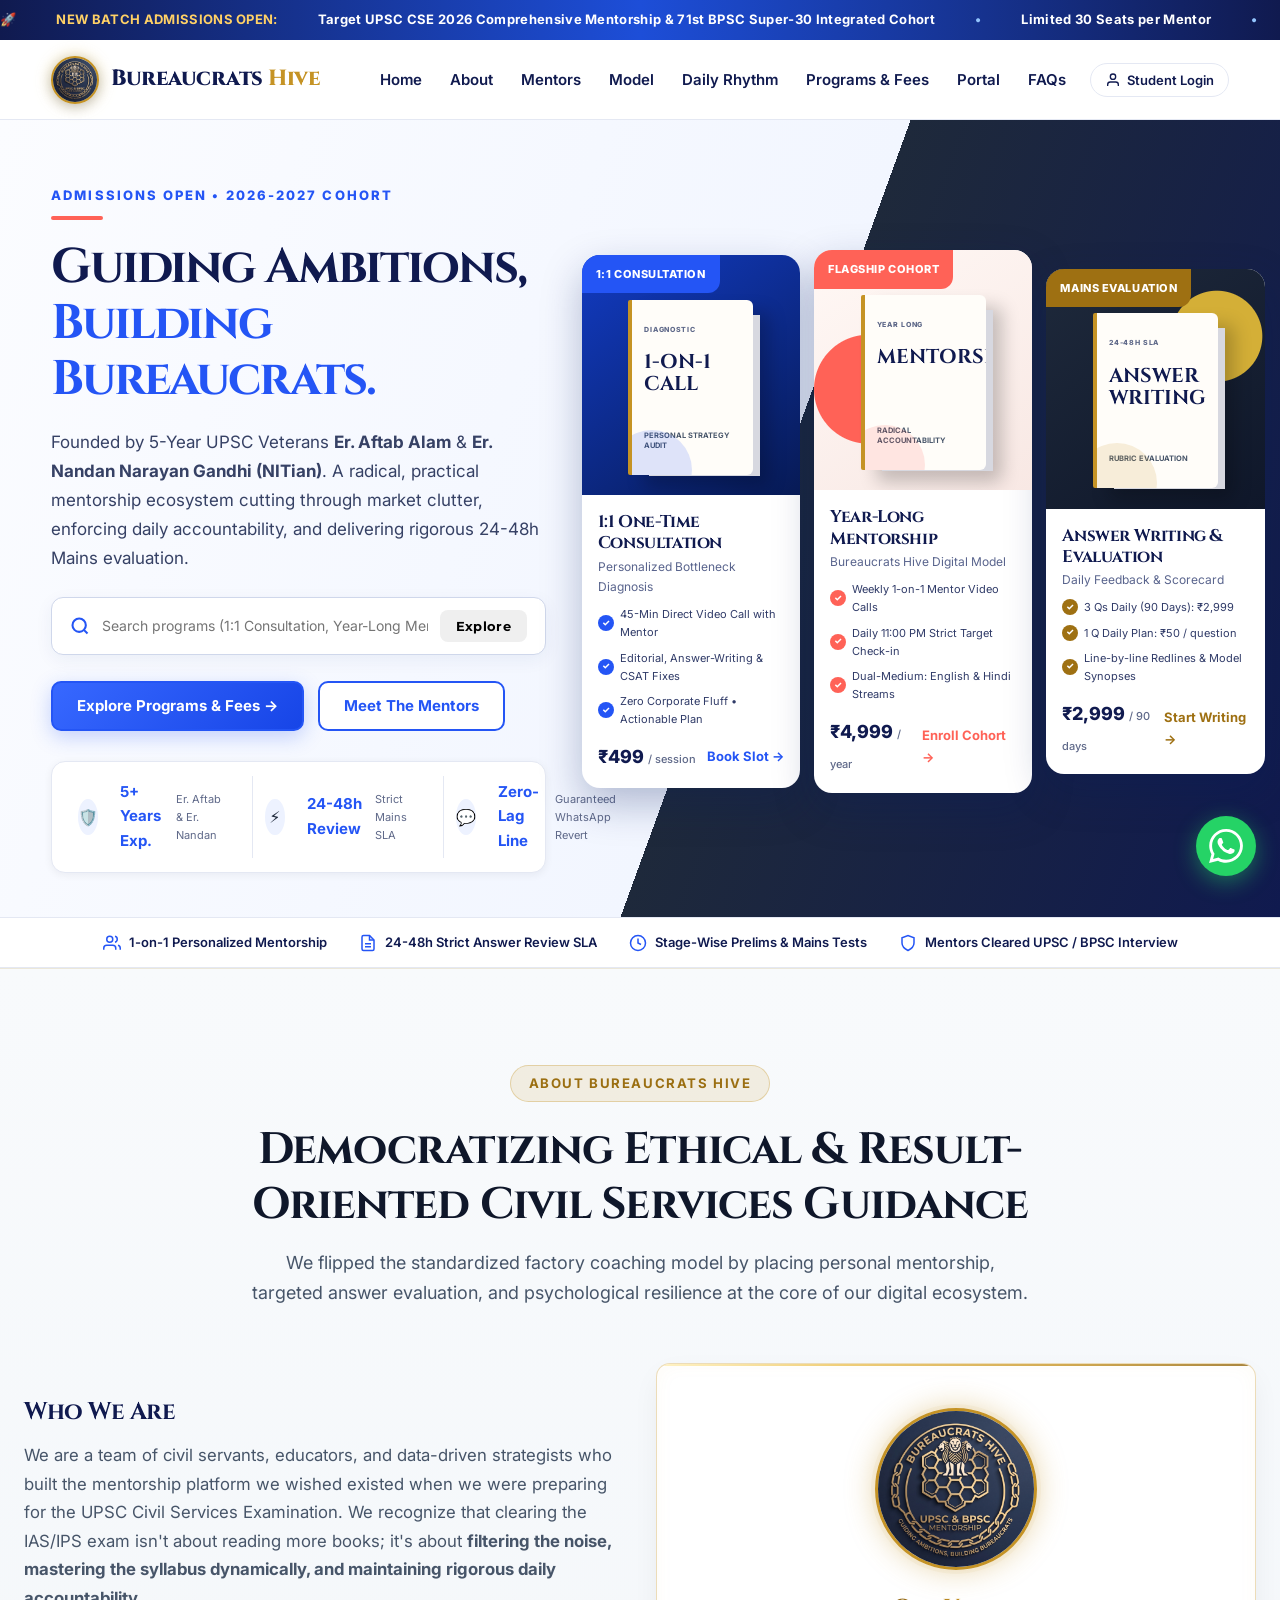
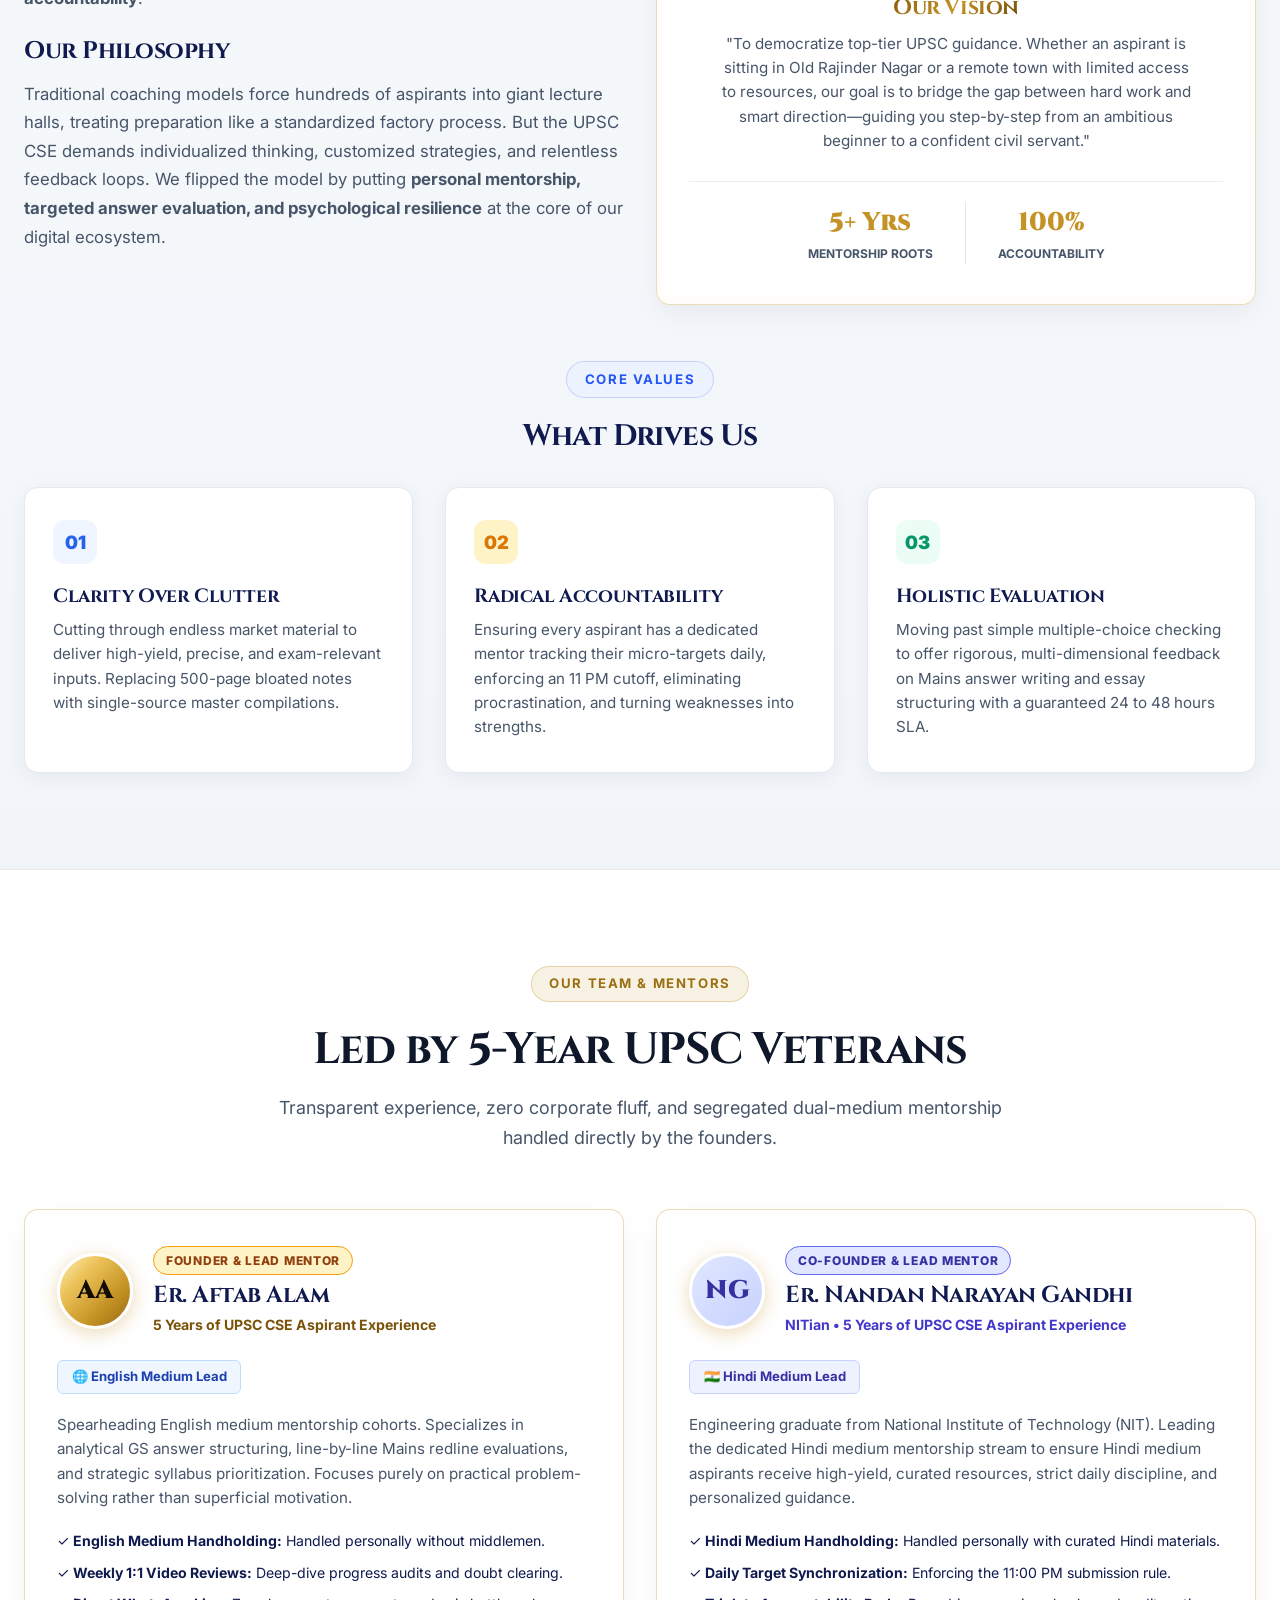
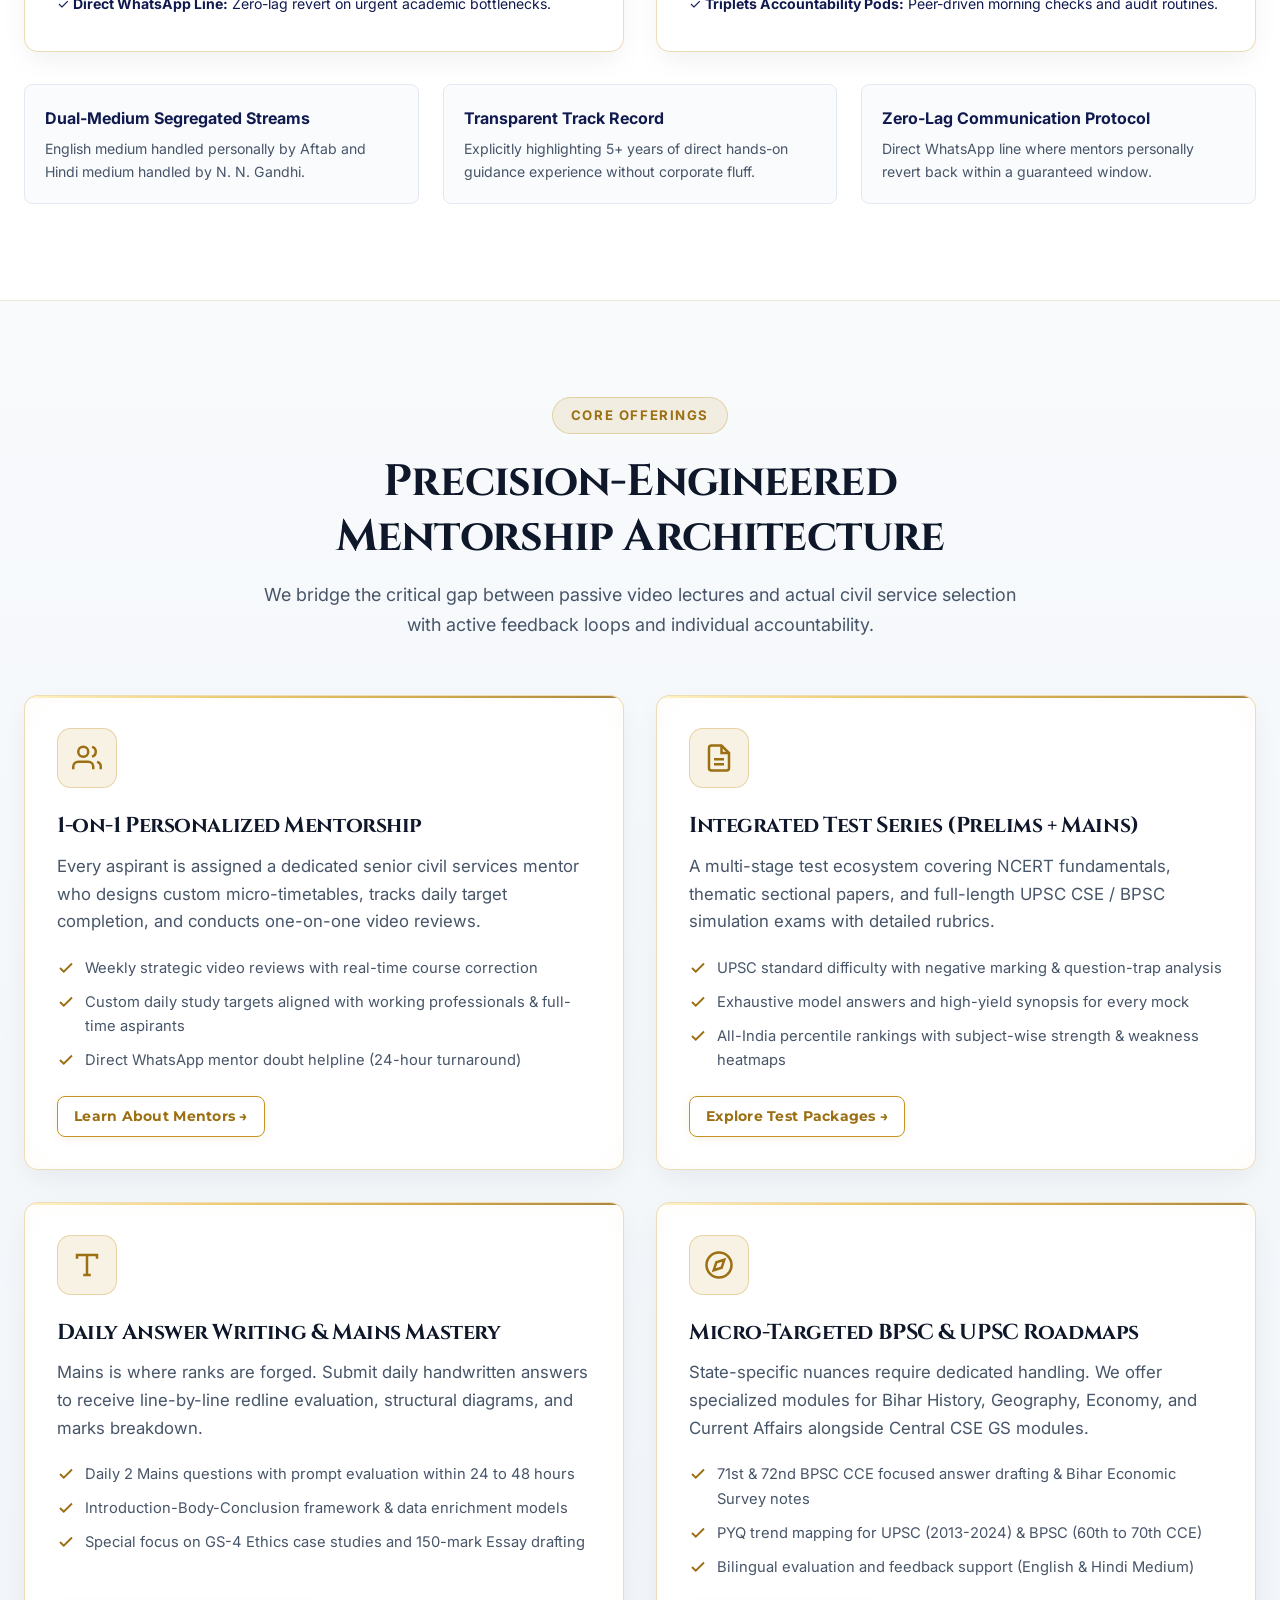
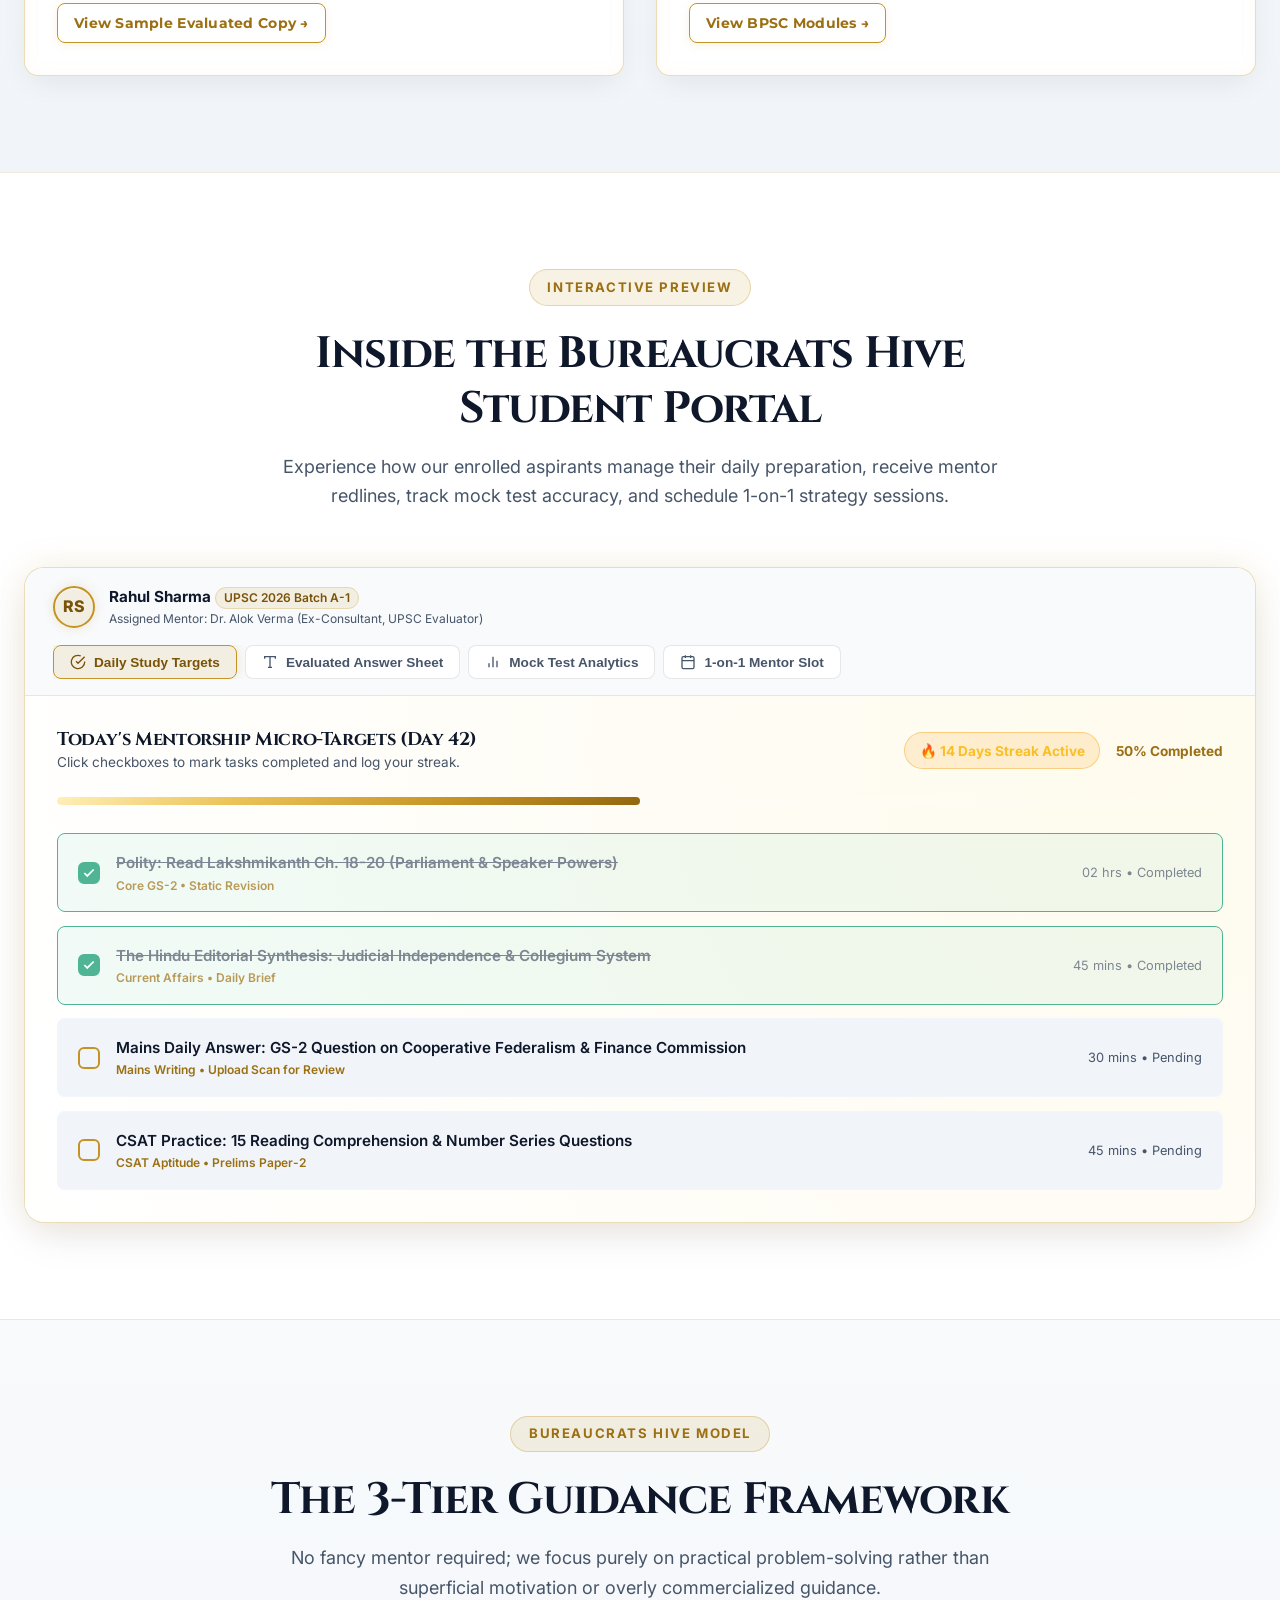
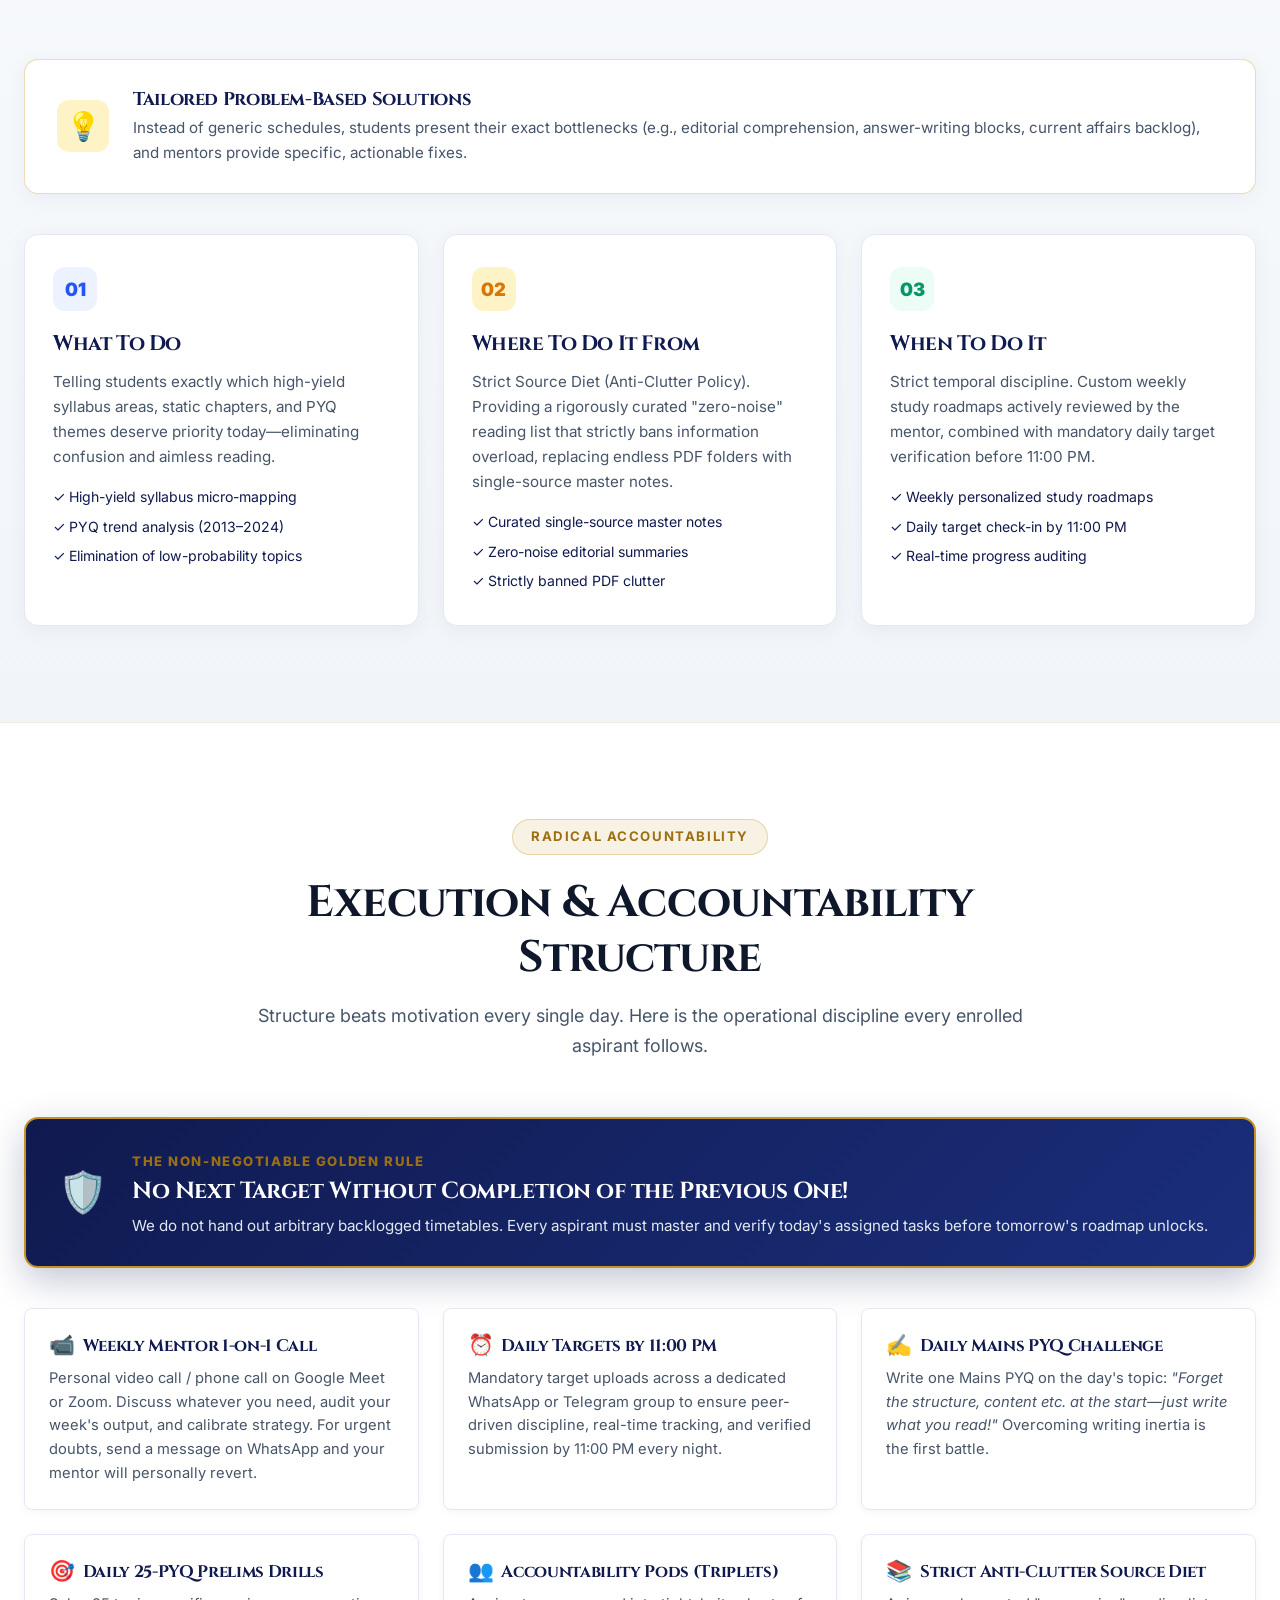
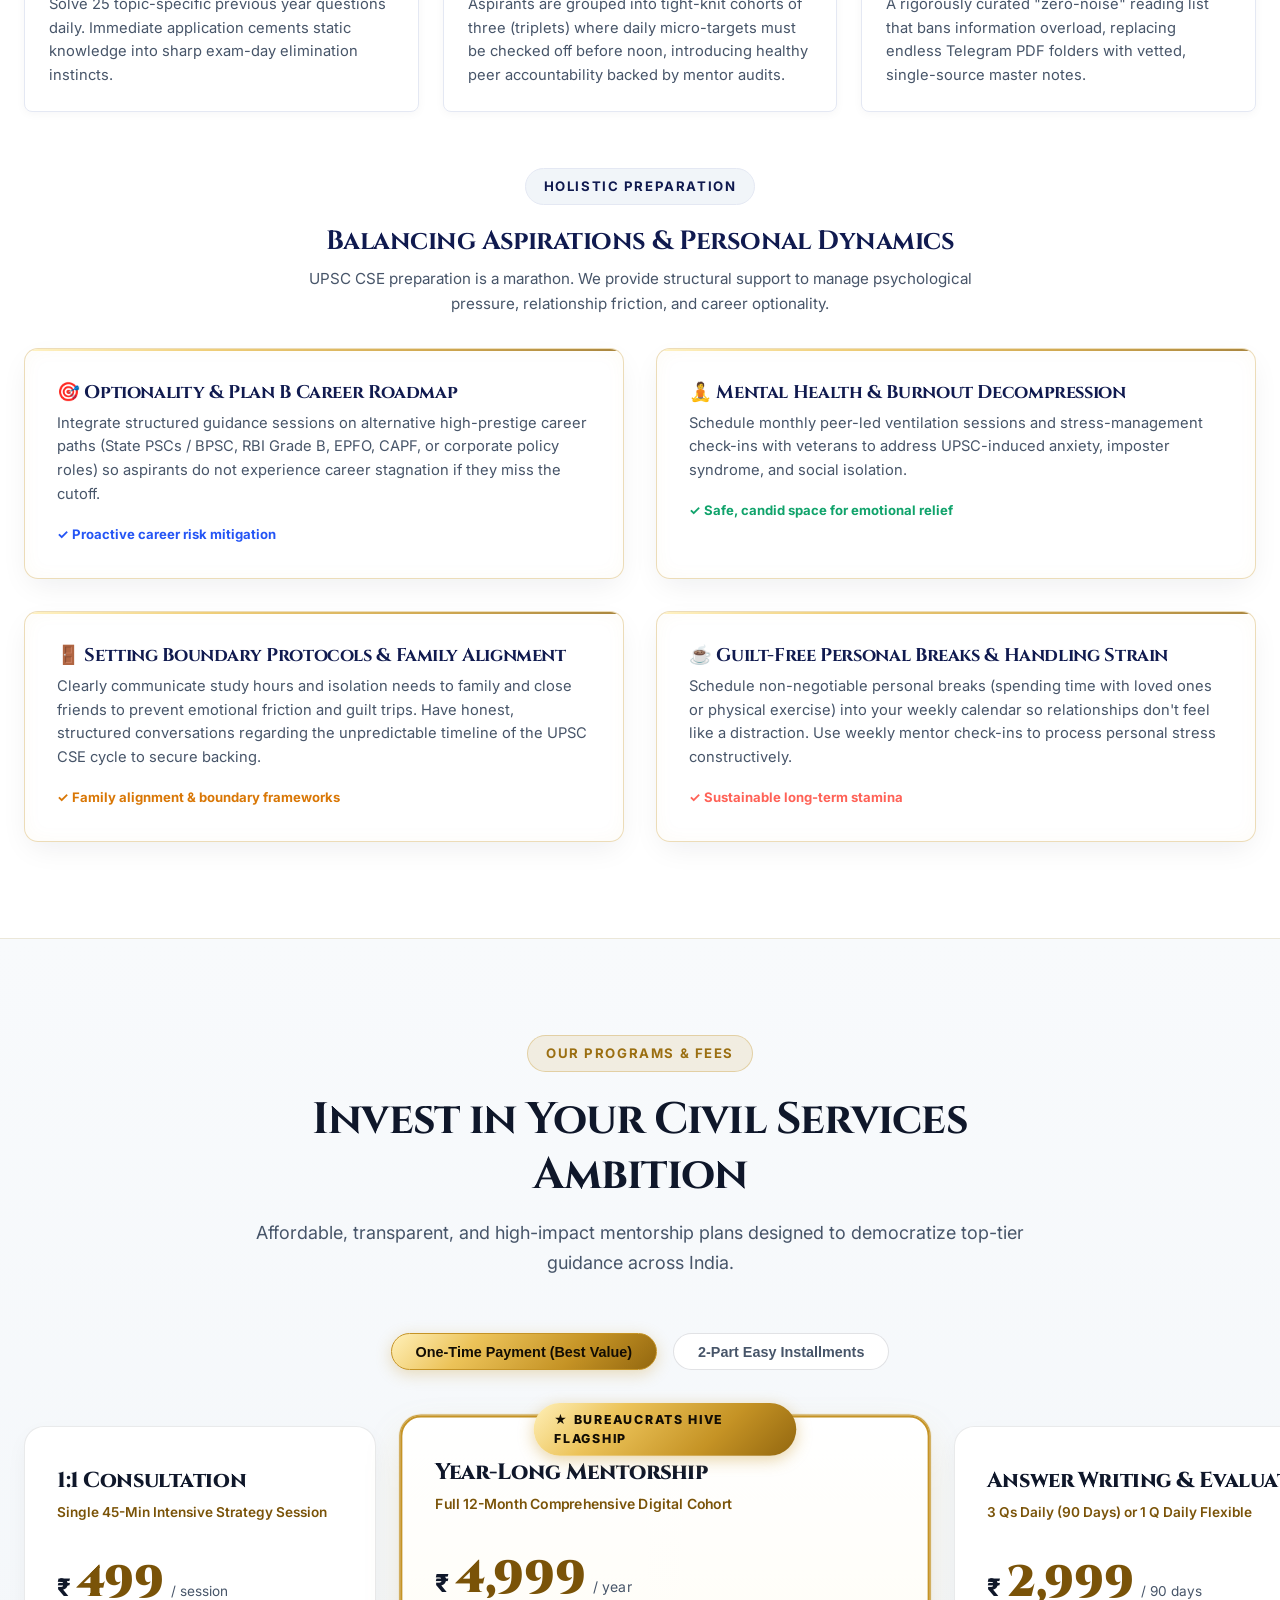
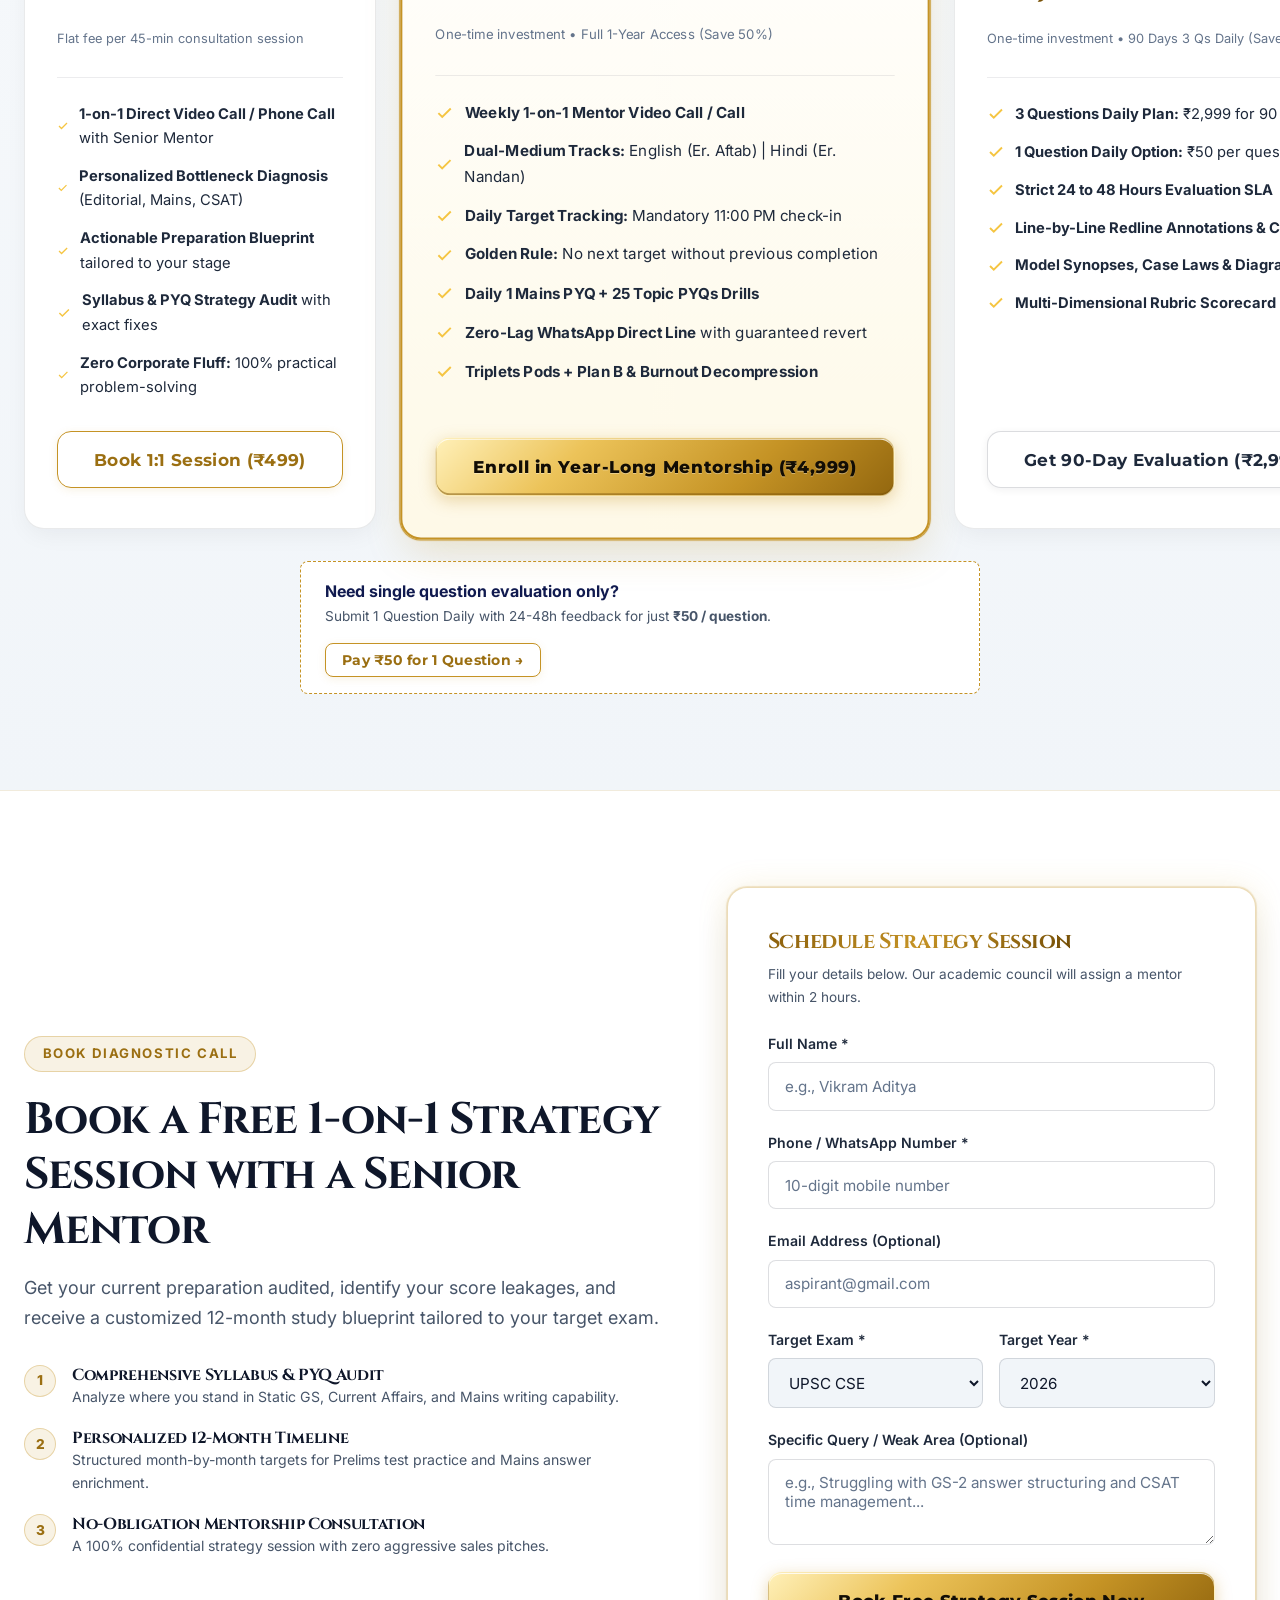
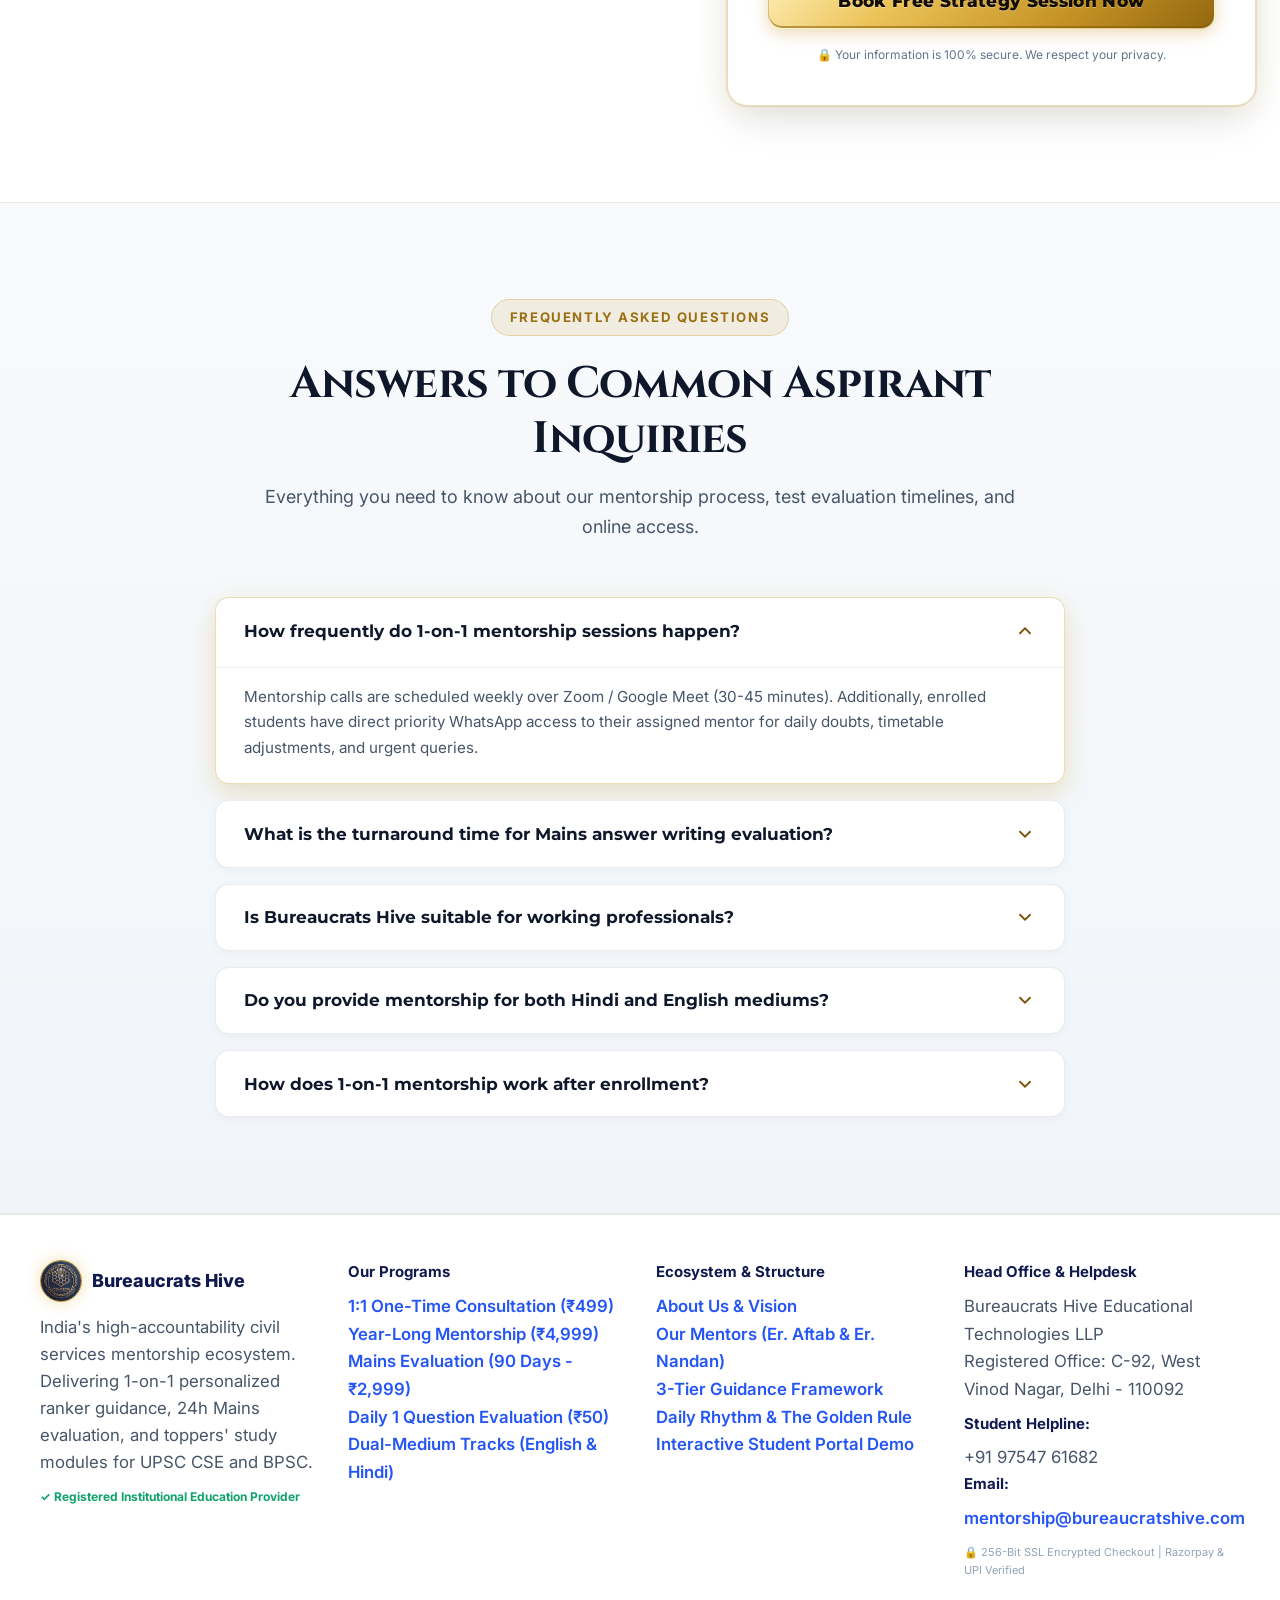
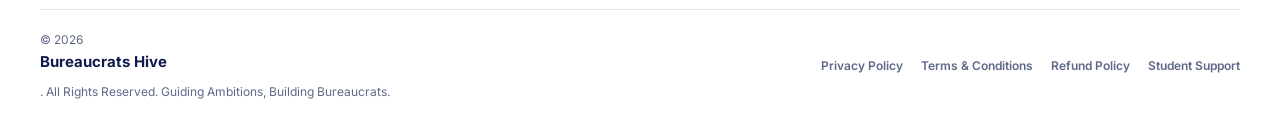
==== index.html @ f59de05a "Integrate complete Bureaucrats Hive mentorship model, founders (Er. Aftab & Er. Nandan), 3-tier fram" ====
<!DOCTYPE html>
<html lang="en">
<head>
  <meta charset="UTF-8" />
  <meta name="viewport" content="width=device-width, initial-scale=1.0" />
  
  <!-- SEO Meta Tags -->
  <title>Bureaucrats Hive | UPSC & BPSC Online Mentorship & Test Series</title>
  <meta name="description" content="Bureaucrats Hive is India's premier online civil services mentorship ecosystem for UPSC CSE and BPSC aspirants. 1-on-1 mentorship, strict daily answer writing evaluation, stage-wise test series, and personalized roadmaps." />
  <meta name="keywords" content="UPSC Mentorship, BPSC Mentorship, Civil Services Test Series, 1-on-1 UPSC Guidance, Daily Answer Writing Evaluation, 71st BPSC Mentorship" />
  <meta name="author" content="Bureaucrats Hive" />
  <meta name="color-scheme" content="light" />
  <meta name="theme-color" content="#ffffff" />

  <!-- Open Graph / Social Meta -->
  <meta property="og:title" content="Bureaucrats Hive - Guiding Ambitions, Building Bureaucrats" />
  <meta property="og:description" content="Personalized Online Mentorship & Comprehensive Test Series for UPSC & BPSC Aspirants." />
  <meta property="og:image" content="assets/images/logo.png" />
  <meta property="og:type" content="website" />

  <!-- Favicon -->
  <link rel="icon" type="image/png" href="assets/images/logo.png" />

  <!-- Google Fonts: Cinzel, Montserrat, Inter -->
  <link rel="preconnect" href="https://fonts.googleapis.com" />
  <link rel="preconnect" href="https://fonts.gstatic.com" crossorigin />
  <link href="https://fonts.googleapis.com/css2?family=Cinzel:wght@600;700;800;900&family=Inter:wght@300;400;500;600;700&family=Montserrat:wght@400;500;600;700;800;900&display=swap" rel="stylesheet" />

  <!-- Stylesheets -->
  <link rel="stylesheet" href="css/main.css?v=3" />
  <link rel="stylesheet" href="css/components.css?v=4" />
  <link rel="stylesheet" href="css/portal.css?v=3" />
</head>
<body>

  <!-- Smriti Shah Continuous Announcement Ribbon -->
  <div class="launch-ribbon">
    <a href="#pricing">
      🚀 <strong>NEW BATCH ADMISSIONS OPEN:</strong> Target UPSC CSE 2026 Comprehensive Mentorship &amp; 71st BPSC Super-30 Integrated Cohort <span class="dot">•</span> Limited 30 Seats per Mentor <span class="dot">•</span> <strong>Special 35% Early Bird Fee Waiver Active Today!</strong> <span class="dot">•</span> 100% Online With 1-on-1 Mentor Handholding &amp; 24h Mains Evaluation &rarr;
    </a>
  </div>

  <!-- Smriti Shah Clean White Sticky Navbar -->
  <header class="navbar-edtech" id="siteHeader">
    <a href="#home" class="brand-edtech" aria-label="Bureaucrats Hive Home">
      <img src="assets/images/emblem.png?v=7" alt="Bureaucrats Hive Emblem Logo" class="brand-emblem-img" style="width: 48px; height: 48px; border-radius: 50%; object-fit: cover; box-shadow: 0 3px 12px rgba(16, 26, 79, 0.22); border: 2px solid var(--gold-primary);" />
      <div class="brand-txt-edtech">Bureaucrats <span>Hive</span></div>
    </a>

    <!-- Desktop Navigation Links -->
    <nav class="desktop-links-edtech">
      <a href="#home">Home</a>
      <a href="#about">About</a>
      <a href="#team">Mentors</a>
      <a href="#methodology">Model</a>
      <a href="#accountability">Daily Rhythm</a>
      <a href="#pricing">Programs &amp; Fees</a>
      <a href="#student-portal">Portal</a>
      <a href="#faq">FAQs</a>
    </nav>

    <!-- Right Action Items: Student Login -->
    <div class="nav-actions-edtech">
      <button class="track-btn-edtech" onclick="openAuthModal()" title="Student LMS Portal Login">
        <svg xmlns="http://www.w3.org/2000/svg" width="16" height="16" viewBox="0 0 24 24" fill="none" stroke="currentColor" stroke-width="2"><path d="M20 21v-2a4 4 0 0 0-4-4H8a4 4 0 0 0-4 4v2"></path><circle cx="12" cy="7" r="4"></circle></svg>
        <span>Student Login</span>
      </button>

      <!-- Mobile Hamburger Button -->
      <button class="mobile-toggle-btn" id="mobileMenuToggle" aria-label="Toggle Navigation Menu">
        <svg xmlns="http://www.w3.org/2000/svg" width="24" height="24" viewBox="0 0 24 24" fill="none" stroke="currentColor" stroke-width="2"><line x1="3" y1="12" x2="21" y2="12"></line><line x1="3" y1="6" x2="21" y2="6"></line><line x1="3" y1="18" x2="21" y2="18"></line></svg>
      </button>
    </div>

    <!-- Mobile Drawer Menu -->
    <div class="mobile-drawer" id="mobileDrawer">
      <a href="#home" class="nav-link">Home</a>
      <a href="#about" class="nav-link">About Us &amp; Vision</a>
      <a href="#team" class="nav-link">Our Mentors</a>
      <a href="#methodology" class="nav-link">Mentorship Model</a>
      <a href="#accountability" class="nav-link">Daily Rhythm &amp; Rules</a>
      <a href="#pricing" class="nav-link">Programs &amp; Pricing</a>
      <a href="#student-portal" class="nav-link">Student Portal Demo</a>
      <a href="#faq" class="nav-link">FAQs</a>
      <div style="display: flex; flex-direction: column; gap: 0.75rem; margin-top: 1rem;">
        <button onclick="openAuthModal();" class="btn btn-gold" style="width: 100%;">Student Login</button>
        <a href="#strategy-session" class="btn btn-outline-gold" style="width: 100%; text-align: center;">Book Free Strategy Session</a>
      </div>
    </div>
  </header>

  <!-- 2. Smriti Shah Asymmetric Split Hero Section -->
  <section class="hero-edtech" id="home">
    <div class="hero-shell">
      
      <!-- Left Column: Copy, Search, CTAs & Trust Box -->
      <div class="hero-copy">
        <span class="hero-tag-edtech">Admissions Open • 2026-2027 Cohort</span>
        <h1>
          Guiding Ambitions, <br />
          <em>Building Bureaucrats.</em>
        </h1>
        <p>
          Founded by 5-Year UPSC Veterans <strong>Er. Aftab Alam</strong> &amp; <strong>Er. Nandan Narayan Gandhi (NITian)</strong>. A radical, practical mentorship ecosystem cutting through market clutter, enforcing daily accountability, and delivering rigorous 24-48h Mains evaluation.
        </p>

        <!-- Live Instant Search Bar -->
        <div class="search-bar">
          <svg xmlns="http://www.w3.org/2000/svg" width="20" height="20" viewBox="0 0 24 24" fill="none" stroke="currentColor" stroke-width="2.5"><circle cx="11" cy="11" r="8"></circle><line x1="21" y1="21" x2="16.65" y2="16.65"></line></svg>
          <input type="text" id="catalog-search-input" placeholder="Search programs (1:1 Consultation, Year-Long Mentorship, Mains Eval)..." onkeydown="if(event.key==='Enter') document.getElementById('pricing').scrollIntoView({behavior:'smooth'})" />
          <button class="btn btn-blue" style="padding: 8px 16px; font-size: 13px; border-radius: 8px;" onclick="document.getElementById('pricing').scrollIntoView({behavior:'smooth'})">Explore</button>
        </div>

        <!-- Action CTAs -->
        <div class="hero-buttons">
          <a href="#pricing" class="hero-cta primary">
            Explore Programs &amp; Fees &rarr;
          </a>
          <a href="#team" class="hero-cta secondary">
            Meet The Mentors
          </a>
        </div>

        <!-- 3-Item Trust Stats Box -->
        <div class="hero-trust">
          <div>
            <i>🛡️</i>
            <div>
              <strong>5+ Years Exp.</strong>
              <span>Er. Aftab &amp; Er. Nandan</span>
            </div>
          </div>
          <div>
            <i>⚡</i>
            <div>
              <strong>24-48h Review</strong>
              <span>Strict Mains SLA</span>
            </div>
          </div>
          <div>
            <i>💬</i>
            <div>
              <strong>Zero-Lag Line</strong>
              <span>Guaranteed WhatsApp Revert</span>
            </div>
          </div>
        </div>
      </div>

      <!-- Right Column: 3 Interactive 3D Promotional Cards -->
      <div class="hero-products">
        
        <!-- Promo Card 1: 1:1 One-Time Consultation -->
        <a href="#pricing" class="promo-card">
          <div class="promo-visual">
            <span class="promo-tag">1:1 CONSULTATION</span>
            <div class="cover">
              <small>DIAGNOSTIC</small>
              <b>1-ON-1 CALL</b>
              <span>PERSONAL STRATEGY AUDIT</span>
            </div>
          </div>
          <div class="promo-info">
            <h3>1:1 One-Time Consultation</h3>
            <p>Personalized Bottleneck Diagnosis</p>
            <ul>
              <li>45-Min Direct Video Call with Mentor</li>
              <li>Editorial, Answer-Writing &amp; CSAT Fixes</li>
              <li>Zero Corporate Fluff • Actionable Plan</li>
            </ul>
            <div style="margin-top: 14px; display: flex; align-items: center; justify-content: space-between;">
              <span style="font-size: 18px; font-weight: 800; color: var(--ink);">₹499 <small style="font-size: 11px; color: var(--ed-muted); font-weight: 500;">/ session</small></span>
              <span style="font-size: 13px; color: var(--blue); font-weight: 700;">Book Slot &rarr;</span>
            </div>
          </div>
        </a>

        <!-- Promo Card 2: Year-Long Mentorship -->
        <a href="#pricing" class="promo-card">
          <div class="promo-visual">
            <span class="promo-tag">FLAGSHIP COHORT</span>
            <div class="cover bpsc">
              <small>YEAR LONG</small>
              <b>MENTORSHIP</b>
              <span>RADICAL ACCOUNTABILITY</span>
            </div>
          </div>
          <div class="promo-info">
            <h3>Year-Long Mentorship</h3>
            <p>Bureaucrats Hive Digital Model</p>
            <ul>
              <li>Weekly 1-on-1 Mentor Video Calls</li>
              <li>Daily 11:00 PM Strict Target Check-in</li>
              <li>Dual-Medium: English &amp; Hindi Streams</li>
            </ul>
            <div style="margin-top: 14px; display: flex; align-items: center; justify-content: space-between;">
              <span style="font-size: 18px; font-weight: 800; color: var(--ink);">₹4,999 <small style="font-size: 11px; color: var(--ed-muted); font-weight: 500;">/ year</small></span>
              <span style="font-size: 13px; color: var(--coral); font-weight: 700;">Enroll Cohort &rarr;</span>
            </div>
          </div>
        </a>

        <!-- Promo Card 3: Mains Daily Answer Writing & Evaluation -->
        <a href="#pricing" class="promo-card">
          <div class="promo-visual">
            <span class="promo-tag">MAINS EVALUATION</span>
            <div class="cover test">
              <small>24-48H SLA</small>
              <b>ANSWER WRITING</b>
              <span>RUBRIC EVALUATION</span>
            </div>
          </div>
          <div class="promo-info">
            <h3>Answer Writing &amp; Evaluation</h3>
            <p>Daily Feedback &amp; Scorecard</p>
            <ul>
              <li>3 Qs Daily (90 Days): ₹2,999</li>
              <li>1 Q Daily Plan: ₹50 / question</li>
              <li>Line-by-line Redlines &amp; Model Synopses</li>
            </ul>
            <div style="margin-top: 14px; display: flex; align-items: center; justify-content: space-between;">
              <span style="font-size: 18px; font-weight: 800; color: var(--ink);">₹2,999 <small style="font-size: 11px; color: var(--ed-muted); font-weight: 500;">/ 90 days</small></span>
              <span style="font-size: 13px; color: #9E7012; font-weight: 700;">Start Writing &rarr;</span>
            </div>
          </div>
        </a>

      </div>
    </div>
  </section>

  <!-- Horizontal Trust Pill Strip -->
  <div class="trust-bar-edtech">
    <div class="trust-pill-edtech">
      <svg xmlns="http://www.w3.org/2000/svg" width="18" height="18" viewBox="0 0 24 24" fill="none" stroke="currentColor" stroke-width="2" style="color:var(--blue);"><path d="M17 21v-2a4 4 0 0 0-4-4H5a4 4 0 0 0-4 4v2"></path><circle cx="9" cy="7" r="4"></circle><path d="M23 21v-2a4 4 0 0 0-3-3.87"></path><path d="M16 3.13a4 4 0 0 1 0 7.75"></path></svg>
      <span>1-on-1 Personalized Mentorship</span>
    </div>
    <div class="trust-pill-edtech">
      <svg xmlns="http://www.w3.org/2000/svg" width="18" height="18" viewBox="0 0 24 24" fill="none" stroke="currentColor" stroke-width="2" style="color:var(--blue);"><path d="M14 2H6a2 2 0 0 0-2 2v16a2 2 0 0 0 2 2h12a2 2 0 0 0 2-2V8z"></path><polyline points="14 2 14 8 20 8"></polyline><line x1="16" y1="13" x2="8" y2="13"></line><line x1="16" y1="17" x2="8" y2="17"></line></svg>
      <span>24-48h Strict Answer Review SLA</span>
    </div>
    <div class="trust-pill-edtech">
      <svg xmlns="http://www.w3.org/2000/svg" width="18" height="18" viewBox="0 0 24 24" fill="none" stroke="currentColor" stroke-width="2" style="color:var(--blue);"><circle cx="12" cy="12" r="10"></circle><polyline points="12 6 12 12 16 14"></polyline></svg>
      <span>Stage-Wise Prelims &amp; Mains Tests</span>
    </div>
    <div class="trust-pill-edtech">
      <svg xmlns="http://www.w3.org/2000/svg" width="18" height="18" viewBox="0 0 24 24" fill="none" stroke="currentColor" stroke-width="2" style="color:var(--blue);"><path d="M12 22s8-4 8-10V5l-8-3-8 3v7c0 6 8 10 8 10z"></path></svg>
      <span>Mentors Cleared UPSC / BPSC Interview</span>
    </div>
  </div>

  <!-- 3. About Us & Institutional Vision -->
  <section class="section section-alt" id="about">
    <div class="container">
      <div class="section-header">
        <span class="section-tag">About Bureaucrats Hive</span>
        <h2>Democratizing Ethical &amp; Result-Oriented Civil Services Guidance</h2>
        <p class="section-subtitle">We flipped the standardized factory coaching model by placing personal mentorship, targeted answer evaluation, and psychological resilience at the core of our digital ecosystem.</p>
      </div>

      <div class="grid-2" style="align-items: center; margin-bottom: 3.5rem;">
        <!-- Left: Who We Are & Our Philosophy -->
        <div>
          <h3 style="color: var(--ink); margin-bottom: 0.85rem; font-size: 1.5rem;">Who We Are</h3>
          <p style="margin-bottom: 1.25rem; font-size: 1.05rem; line-height: 1.7;">
            We are a team of civil servants, educators, and data-driven strategists who built the mentorship platform we wished existed when we were preparing for the UPSC Civil Services Examination. We recognize that clearing the IAS/IPS exam isn't about reading more books; it's about <strong>filtering the noise, mastering the syllabus dynamically, and maintaining rigorous daily accountability</strong>.
          </p>

          <h3 style="color: var(--ink); margin-bottom: 0.85rem; font-size: 1.5rem; margin-top: 1.5rem;">Our Philosophy</h3>
          <p style="font-size: 1.05rem; line-height: 1.7; margin-bottom: 1.25rem;">
            Traditional coaching models force hundreds of aspirants into giant lecture halls, treating preparation like a standardized factory process. But the UPSC CSE demands individualized thinking, customized strategies, and relentless feedback loops. We flipped the model by putting <strong>personal mentorship, targeted answer evaluation, and psychological resilience</strong> at the core of our digital ecosystem.
          </p>
        </div>

        <!-- Right: Official Seal & Vision Card -->
        <div class="glass-card" style="text-align: center; padding: 2.5rem 2rem;">
          <div class="animate-float" style="width: 170px; height: 170px; margin: 0 auto 1.25rem auto; border-radius: 50%; padding: 4px; background: radial-gradient(circle, rgba(197,147,37,0.25) 0%, rgba(197,147,37,0.05) 70%, transparent 100%);">
            <img src="assets/images/emblem.png?v=7" alt="Bureaucrats Hive Seal" style="width: 100%; height: 100%; object-fit: cover; border-radius: 50%; border: 3px solid var(--gold-primary); box-shadow: 0 0 30px rgba(197, 147, 37, 0.4); display: block;" />
          </div>
          <h4 class="gold-text" style="font-size: 1.35rem; margin-bottom: 0.65rem;">Our Vision</h4>
          <p style="font-size: 0.95rem; color: var(--text-slate); line-height: 1.6; max-width: 480px; margin: 0 auto;">
            "To democratize top-tier UPSC guidance. Whether an aspirant is sitting in Old Rajinder Nagar or a remote town with limited access to resources, our goal is to bridge the gap between hard work and smart direction—guiding you step-by-step from an ambitious beginner to a confident civil servant."
          </p>
          <div style="display: flex; justify-content: center; gap: 2rem; margin-top: 1.75rem; border-top: 1px solid rgba(15,23,42,0.08); padding-top: 1.25rem;">
            <div>
              <div style="font-family: var(--font-heading); font-size: 1.6rem; font-weight: 900; color: var(--gold-primary);">5+ Yrs</div>
              <div style="font-size: 0.75rem; color: var(--text-slate); text-transform: uppercase; font-weight: 700;">Mentorship Roots</div>
            </div>
            <div style="width: 1px; background: rgba(15,23,42,0.1);"></div>
            <div>
              <div style="font-family: var(--font-heading); font-size: 1.6rem; font-weight: 900; color: var(--gold-primary);">100%</div>
              <div style="font-size: 0.75rem; color: var(--text-slate); text-transform: uppercase; font-weight: 700;">Accountability</div>
            </div>
          </div>
        </div>
      </div>

      <!-- What Drives Us (3 Visual Pillars) -->
      <div style="text-align: center; margin-bottom: 2rem;">
        <span class="section-tag" style="background: var(--blue-pale); border-color: rgba(36,85,245,0.2); color: var(--blue);">Core Values</span>
        <h3 style="font-size: 1.85rem; color: var(--ink);">What Drives Us</h3>
      </div>

      <div class="grid-3">
        <div class="tier-pillar-card">
          <div class="tier-pillar-number" style="background: #EFF6FF; color: #2563EB;">01</div>
          <h4 style="font-size: 1.2rem; color: var(--ink); margin-bottom: 0.65rem;">Clarity Over Clutter</h4>
          <p style="font-size: 0.95rem; color: var(--text-slate); line-height: 1.6;">
            Cutting through endless market material to deliver high-yield, precise, and exam-relevant inputs. Replacing 500-page bloated notes with single-source master compilations.
          </p>
        </div>

        <div class="tier-pillar-card">
          <div class="tier-pillar-number" style="background: #FEF3C7; color: #D97706;">02</div>
          <h4 style="font-size: 1.2rem; color: var(--ink); margin-bottom: 0.65rem;">Radical Accountability</h4>
          <p style="font-size: 0.95rem; color: var(--text-slate); line-height: 1.6;">
            Ensuring every aspirant has a dedicated mentor tracking their micro-targets daily, enforcing an 11 PM cutoff, eliminating procrastination, and turning weaknesses into strengths.
          </p>
        </div>

        <div class="tier-pillar-card">
          <div class="tier-pillar-number" style="background: #ECFDF5; color: #059669;">03</div>
          <h4 style="font-size: 1.2rem; color: var(--ink); margin-bottom: 0.65rem;">Holistic Evaluation</h4>
          <p style="font-size: 0.95rem; color: var(--text-slate); line-height: 1.6;">
            Moving past simple multiple-choice checking to offer rigorous, multi-dimensional feedback on Mains answer writing and essay structuring with a guaranteed 24 to 48 hours SLA.
          </p>
        </div>
      </div>
    </div>
  </section>

  <!-- 4. Our Leadership & Mentors Section -->
  <section class="section" id="team">
    <div class="container">
      <div class="section-header">
        <span class="section-tag">Our Team &amp; Mentors</span>
        <h2>Led by 5-Year UPSC Veterans</h2>
        <p class="section-subtitle">Transparent experience, zero corporate fluff, and segregated dual-medium mentorship handled directly by the founders.</p>
      </div>

      <div class="team-grid">
        <!-- Mentor 1: Founder Er. Aftab Alam -->
        <div class="team-card">
          <div class="team-card-header">
            <div class="team-avatar-box">AA</div>
            <div>
              <span class="team-badge-tag badge-founder">Founder &amp; Lead Mentor</span>
              <h3 style="font-size: 1.45rem; color: var(--ink); margin-bottom: 0.2rem;">Er. Aftab Alam</h3>
              <p style="font-size: 0.88rem; color: var(--gold-dark); font-weight: 700;">5 Years of UPSC CSE Aspirant Experience</p>
            </div>
          </div>
          <div style="margin-bottom: 1.2rem;">
            <span class="medium-pill" style="background: #EFF6FF; border-color: #BFDBFE; color: #1E40AF;">
              🌐 English Medium Lead
            </span>
          </div>
          <p style="font-size: 0.95rem; color: var(--text-slate); line-height: 1.6; margin-bottom: 1.2rem;">
            Spearheading English medium mentorship cohorts. Specializes in analytical GS answer structuring, line-by-line Mains redline evaluations, and strategic syllabus prioritization. Focuses purely on practical problem-solving rather than superficial motivation.
          </p>
          <ul style="font-size: 0.88rem; color: var(--ink); display: flex; flex-direction: column; gap: 0.5rem;">
            <li>✓ <strong>English Medium Handholding:</strong> Handled personally without middlemen.</li>
            <li>✓ <strong>Weekly 1:1 Video Reviews:</strong> Deep-dive progress audits and doubt clearing.</li>
            <li>✓ <strong>Direct WhatsApp Line:</strong> Zero-lag revert on urgent academic bottlenecks.</li>
          </ul>
        </div>

        <!-- Mentor 2: Co-Founder Er. Nandan Narayan Gandhi -->
        <div class="team-card">
          <div class="team-card-header">
            <div class="team-avatar-box" style="background: linear-gradient(135deg, #E0E7FF 0%, #C7D2FE 100%); color: #3730A3;">NG</div>
            <div>
              <span class="team-badge-tag badge-cofounder">Co-Founder &amp; Lead Mentor</span>
              <h3 style="font-size: 1.45rem; color: var(--ink); margin-bottom: 0.2rem;">Er. Nandan Narayan Gandhi</h3>
              <p style="font-size: 0.88rem; color: #4338CA; font-weight: 700;">NITian • 5 Years of UPSC CSE Aspirant Experience</p>
            </div>
          </div>
          <div style="margin-bottom: 1.2rem;">
            <span class="medium-pill" style="background: #EEF2FF; border-color: #C7D2FE; color: #3730A3;">
              🇮🇳 Hindi Medium Lead
            </span>
          </div>
          <p style="font-size: 0.95rem; color: var(--text-slate); line-height: 1.6; margin-bottom: 1.2rem;">
            Engineering graduate from National Institute of Technology (NIT). Leading the dedicated Hindi medium mentorship stream to ensure Hindi medium aspirants receive high-yield, curated resources, strict daily discipline, and personalized guidance.
          </p>
          <ul style="font-size: 0.88rem; color: var(--ink); display: flex; flex-direction: column; gap: 0.5rem;">
            <li>✓ <strong>Hindi Medium Handholding:</strong> Handled personally with curated Hindi materials.</li>
            <li>✓ <strong>Daily Target Synchronization:</strong> Enforcing the 11:00 PM submission rule.</li>
            <li>✓ <strong>Triplets Accountability Pods:</strong> Peer-driven morning checks and audit routines.</li>
          </ul>
        </div>
      </div>

      <!-- Trust Pillars Row -->
      <div style="display: grid; grid-template-columns: repeat(3, 1fr); gap: 1.5rem; margin-top: 2rem;">
        <div style="background: #FAFBFD; border: 1px solid var(--ed-line); border-radius: var(--radius-sm); padding: 1.25rem;">
          <strong style="color: var(--ink); display: block; margin-bottom: 0.35rem;">Dual-Medium Segregated Streams</strong>
          <p style="font-size: 0.88rem; color: var(--text-slate); margin: 0;">English medium handled personally by Aftab and Hindi medium handled by N. N. Gandhi.</p>
        </div>
        <div style="background: #FAFBFD; border: 1px solid var(--ed-line); border-radius: var(--radius-sm); padding: 1.25rem;">
          <strong style="color: var(--ink); display: block; margin-bottom: 0.35rem;">Transparent Track Record</strong>
          <p style="font-size: 0.88rem; color: var(--text-slate); margin: 0;">Explicitly highlighting 5+ years of direct hands-on guidance experience without corporate fluff.</p>
        </div>
        <div style="background: #FAFBFD; border: 1px solid var(--ed-line); border-radius: var(--radius-sm); padding: 1.25rem;">
          <strong style="color: var(--ink); display: block; margin-bottom: 0.35rem;">Zero-Lag Communication Protocol</strong>
          <p style="font-size: 0.88rem; color: var(--text-slate); margin: 0;">Direct WhatsApp line where mentors personally revert back within a guaranteed window.</p>
        </div>
      </div>
    </div>
  </section>

  <!-- 5. Core Offerings & Features -->
  <section class="section section-alt" id="offerings">
    <div class="container">
      <div class="section-header">
        <span class="section-tag">Core Offerings</span>
        <h2>Precision-Engineered Mentorship Architecture</h2>
        <p class="section-subtitle">We bridge the critical gap between passive video lectures and actual civil service selection with active feedback loops and individual accountability.</p>
      </div>

      <div class="grid-2">
        <!-- Offering 1: 1-on-1 Online Mentorship -->
        <div class="glass-card offering-card">
          <div>
            <div class="offering-icon-wrapper">
              <svg xmlns="http://www.w3.org/2000/svg" width="30" height="30" viewBox="0 0 24 24" fill="none" stroke="currentColor" stroke-width="2"><path d="M17 21v-2a4 4 0 0 0-4-4H5a4 4 0 0 0-4 4v2"></path><circle cx="9" cy="7" r="4"></circle><path d="M23 21v-2a4 4 0 0 0-3-3.87"></path><path d="M16 3.13a4 4 0 0 1 0 7.75"></path></svg>
            </div>
            <h3 class="offering-title">1-on-1 Personalized Mentorship</h3>
            <p>Every aspirant is assigned a dedicated senior civil services mentor who designs custom micro-timetables, tracks daily target completion, and conducts one-on-one video reviews.</p>
            <ul class="offering-features-list">
              <li>
                <svg xmlns="http://www.w3.org/2000/svg" width="18" height="18" viewBox="0 0 24 24" fill="none" stroke="currentColor" stroke-width="2.5"><polyline points="20 6 9 17 4 12"></polyline></svg>
                <span>Weekly strategic video reviews with real-time course correction</span>
              </li>
              <li>
                <svg xmlns="http://www.w3.org/2000/svg" width="18" height="18" viewBox="0 0 24 24" fill="none" stroke="currentColor" stroke-width="2.5"><polyline points="20 6 9 17 4 12"></polyline></svg>
                <span>Custom daily study targets aligned with working professionals &amp; full-time aspirants</span>
              </li>
              <li>
                <svg xmlns="http://www.w3.org/2000/svg" width="18" height="18" viewBox="0 0 24 24" fill="none" stroke="currentColor" stroke-width="2.5"><polyline points="20 6 9 17 4 12"></polyline></svg>
                <span>Direct WhatsApp mentor doubt helpline (24-hour turnaround)</span>
              </li>
            </ul>
          </div>
          <div style="margin-top: 1.5rem;">
            <a href="#strategy-session" class="btn btn-outline-gold btn-sm">Learn About Mentors &rarr;</a>
          </div>
        </div>

        <!-- Offering 2: Integrated Test Series -->
        <div class="glass-card offering-card">
          <div>
            <div class="offering-icon-wrapper">
              <svg xmlns="http://www.w3.org/2000/svg" width="30" height="30" viewBox="0 0 24 24" fill="none" stroke="currentColor" stroke-width="2"><path d="M14 2H6a2 2 0 0 0-2 2v16a2 2 0 0 0 2 2h12a2 2 0 0 0 2-2V8z"></path><polyline points="14 2 14 8 20 8"></polyline><line x1="16" y1="13" x2="8" y2="13"></line><line x1="16" y1="17" x2="8" y2="17"></line></svg>
            </div>
            <h3 class="offering-title">Integrated Test Series (Prelims + Mains)</h3>
            <p>A multi-stage test ecosystem covering NCERT fundamentals, thematic sectional papers, and full-length UPSC CSE / BPSC simulation exams with detailed rubrics.</p>
            <ul class="offering-features-list">
              <li>
                <svg xmlns="http://www.w3.org/2000/svg" width="18" height="18" viewBox="0 0 24 24" fill="none" stroke="currentColor" stroke-width="2.5"><polyline points="20 6 9 17 4 12"></polyline></svg>
                <span>UPSC standard difficulty with negative marking &amp; question-trap analysis</span>
              </li>
              <li>
                <svg xmlns="http://www.w3.org/2000/svg" width="18" height="18" viewBox="0 0 24 24" fill="none" stroke="currentColor" stroke-width="2.5"><polyline points="20 6 9 17 4 12"></polyline></svg>
                <span>Exhaustive model answers and high-yield synopsis for every mock</span>
              </li>
              <li>
                <svg xmlns="http://www.w3.org/2000/svg" width="18" height="18" viewBox="0 0 24 24" fill="none" stroke="currentColor" stroke-width="2.5"><polyline points="20 6 9 17 4 12"></polyline></svg>
                <span>All-India percentile rankings with subject-wise strength &amp; weakness heatmaps</span>
              </li>
            </ul>
          </div>
          <div style="margin-top: 1.5rem;">
            <a href="#pricing" class="btn btn-outline-gold btn-sm">Explore Test Packages &rarr;</a>
          </div>
        </div>

        <!-- Offering 3: Daily Answer Writing & Mains Mastery -->
        <div class="glass-card offering-card">
          <div>
            <div class="offering-icon-wrapper">
              <svg xmlns="http://www.w3.org/2000/svg" width="30" height="30" viewBox="0 0 24 24" fill="none" stroke="currentColor" stroke-width="2"><polyline points="4 7 4 4 20 4 20 7"></polyline><line x1="9" y1="20" x2="15" y2="20"></line><line x1="12" y1="4" x2="12" y2="20"></line></svg>
            </div>
            <h3 class="offering-title">Daily Answer Writing &amp; Mains Mastery</h3>
            <p>Mains is where ranks are forged. Submit daily handwritten answers to receive line-by-line redline evaluation, structural diagrams, and marks breakdown.</p>
            <ul class="offering-features-list">
              <li>
                <svg xmlns="http://www.w3.org/2000/svg" width="18" height="18" viewBox="0 0 24 24" fill="none" stroke="currentColor" stroke-width="2.5"><polyline points="20 6 9 17 4 12"></polyline></svg>
                <span>Daily 2 Mains questions with prompt evaluation within 24 to 48 hours</span>
              </li>
              <li>
                <svg xmlns="http://www.w3.org/2000/svg" width="18" height="18" viewBox="0 0 24 24" fill="none" stroke="currentColor" stroke-width="2.5"><polyline points="20 6 9 17 4 12"></polyline></svg>
                <span>Introduction-Body-Conclusion framework &amp; data enrichment models</span>
              </li>
              <li>
                <svg xmlns="http://www.w3.org/2000/svg" width="18" height="18" viewBox="0 0 24 24" fill="none" stroke="currentColor" stroke-width="2.5"><polyline points="20 6 9 17 4 12"></polyline></svg>
                <span>Special focus on GS-4 Ethics case studies and 150-mark Essay drafting</span>
              </li>
            </ul>
          </div>
          <div style="margin-top: 1.5rem;">
            <a href="#student-portal" class="btn btn-outline-gold btn-sm">View Sample Evaluated Copy &rarr;</a>
          </div>
        </div>

        <!-- Offering 4: Micro-Targeted BPSC & UPSC Roadmaps -->
        <div class="glass-card offering-card">
          <div>
            <div class="offering-icon-wrapper">
              <svg xmlns="http://www.w3.org/2000/svg" width="30" height="30" viewBox="0 0 24 24" fill="none" stroke="currentColor" stroke-width="2"><circle cx="12" cy="12" r="10"></circle><polygon points="16.24 7.76 14.12 14.12 7.76 16.24 9.88 9.88 16.24 7.76"></polygon></svg>
            </div>
            <h3 class="offering-title">Micro-Targeted BPSC &amp; UPSC Roadmaps</h3>
            <p>State-specific nuances require dedicated handling. We offer specialized modules for Bihar History, Geography, Economy, and Current Affairs alongside Central CSE GS modules.</p>
            <ul class="offering-features-list">
              <li>
                <svg xmlns="http://www.w3.org/2000/svg" width="18" height="18" viewBox="0 0 24 24" fill="none" stroke="currentColor" stroke-width="2.5"><polyline points="20 6 9 17 4 12"></polyline></svg>
                <span>71st &amp; 72nd BPSC CCE focused answer drafting &amp; Bihar Economic Survey notes</span>
              </li>
              <li>
                <svg xmlns="http://www.w3.org/2000/svg" width="18" height="18" viewBox="0 0 24 24" fill="none" stroke="currentColor" stroke-width="2.5"><polyline points="20 6 9 17 4 12"></polyline></svg>
                <span>PYQ trend mapping for UPSC (2013-2024) &amp; BPSC (60th to 70th CCE)</span>
              </li>
              <li>
                <svg xmlns="http://www.w3.org/2000/svg" width="18" height="18" viewBox="0 0 24 24" fill="none" stroke="currentColor" stroke-width="2.5"><polyline points="20 6 9 17 4 12"></polyline></svg>
                <span>Bilingual evaluation and feedback support (English &amp; Hindi Medium)</span>
              </li>
            </ul>
          </div>
          <div style="margin-top: 1.5rem;">
            <a href="#pricing" class="btn btn-outline-gold btn-sm">View BPSC Modules &rarr;</a>
          </div>
        </div>
      </div>
    </div>
  </section>

  <!-- 4. Interactive Student Portal Demo Section -->
  <section class="section" id="student-portal">
    <div class="container">
      <div class="section-header">
        <span class="section-tag">Interactive Preview</span>
        <h2>Inside the Bureaucrats Hive Student Portal</h2>
        <p class="section-subtitle">Experience how our enrolled aspirants manage their daily preparation, receive mentor redlines, track mock test accuracy, and schedule 1-on-1 strategy sessions.</p>
      </div>

      <!-- Portal Window Mockup -->
      <div class="portal-showcase-box">
        
        <!-- Portal Window Topbar -->
        <div class="portal-top-header">
          <div class="portal-user-badge">
            <div class="portal-avatar">RS</div>
            <div>
              <div class="portal-student-name">Rahul Sharma <span class="portal-batch-tag">UPSC 2026 Batch A-1</span></div>
              <div style="font-size: 0.75rem; color: var(--text-slate);">Assigned Mentor: Dr. Alok Verma (Ex-Consultant, UPSC Evaluator)</div>
            </div>
          </div>

          <!-- Navigation Tabs -->
          <div class="portal-nav-tabs">
            <button class="portal-tab-btn active" data-tab="tab-daily-targets">
              <svg xmlns="http://www.w3.org/2000/svg" width="16" height="16" viewBox="0 0 24 24" fill="none" stroke="currentColor" stroke-width="2"><path d="M22 11.08V12a10 10 0 1 1-5.93-9.14"></path><polyline points="22 4 12 14.01 9 11.01"></polyline></svg>
              Daily Study Targets
            </button>
            <button class="portal-tab-btn" data-tab="tab-mains-eval">
              <svg xmlns="http://www.w3.org/2000/svg" width="16" height="16" viewBox="0 0 24 24" fill="none" stroke="currentColor" stroke-width="2"><polyline points="4 7 4 4 20 4 20 7"></polyline><line x1="9" y1="20" x2="15" y2="20"></line><line x1="12" y1="4" x2="12" y2="20"></line></svg>
              Evaluated Answer Sheet
            </button>
            <button class="portal-tab-btn" data-tab="tab-analytics">
              <svg xmlns="http://www.w3.org/2000/svg" width="16" height="16" viewBox="0 0 24 24" fill="none" stroke="currentColor" stroke-width="2"><line x1="18" y1="20" x2="18" y2="10"></line><line x1="12" y1="20" x2="12" y2="4"></line><line x1="6" y1="20" x2="6" y2="14"></line></svg>
              Mock Test Analytics
            </button>
            <button class="portal-tab-btn" data-tab="tab-mentor-booking">
              <svg xmlns="http://www.w3.org/2000/svg" width="16" height="16" viewBox="0 0 24 24" fill="none" stroke="currentColor" stroke-width="2"><rect x="3" y="4" width="18" height="18" rx="2" ry="2"></rect><line x1="16" y1="2" x2="16" y2="6"></line><line x1="8" y1="2" x2="8" y2="6"></line><line x1="3" y1="10" x2="21" y2="10"></line></svg>
              1-on-1 Mentor Slot
            </button>
          </div>
        </div>

        <!-- Portal Body Panels -->
        <div class="portal-content-body">
          
          <!-- TAB 1: Daily Targets Checklist -->
          <div class="portal-tab-panel active" id="tab-daily-targets">
            <div class="tracker-header">
              <div>
                <h4 style="font-size: 1.15rem; color: var(--text-white);">Today's Mentorship Micro-Targets (Day 42)</h4>
                <p style="font-size: 0.85rem; color: var(--text-slate);">Click checkboxes to mark tasks completed and log your streak.</p>
              </div>
              <div style="display: flex; align-items: center; gap: 1rem;">
                <span id="portalStreakCount" class="streak-counter">🔥 14 Days Streak Active</span>
                <span id="portalProgressPercent" style="font-size: 0.85rem; color: var(--gold-light); font-weight: 700;">66% Completed</span>
              </div>
            </div>

            <div class="progress-bar-container">
              <div class="progress-bar-fill" style="width: 66%;"></div>
            </div>

            <div class="task-list">
              <div class="task-item completed">
                <div class="task-left">
                  <div class="custom-checkbox">
                    <svg xmlns="http://www.w3.org/2000/svg" width="14" height="14" viewBox="0 0 24 24" fill="none" stroke="currentColor" stroke-width="3"><polyline points="20 6 9 17 4 12"></polyline></svg>
                  </div>
                  <div>
                    <div class="task-info-title">Polity: Read Lakshmikanth Ch. 18-20 (Parliament &amp; Speaker Powers)</div>
                    <div class="task-info-tag">Core GS-2 • Static Revision</div>
                  </div>
                </div>
                <div class="task-time">02 hrs • Completed</div>
              </div>

              <div class="task-item completed">
                <div class="task-left">
                  <div class="custom-checkbox">
                    <svg xmlns="http://www.w3.org/2000/svg" width="14" height="14" viewBox="0 0 24 24" fill="none" stroke="currentColor" stroke-width="3"><polyline points="20 6 9 17 4 12"></polyline></svg>
                  </div>
                  <div>
                    <div class="task-info-title">The Hindu Editorial Synthesis: Judicial Independence &amp; Collegium System</div>
                    <div class="task-info-tag">Current Affairs • Daily Brief</div>
                  </div>
                </div>
                <div class="task-time">45 mins • Completed</div>
              </div>

              <div class="task-item">
                <div class="task-left">
                  <div class="custom-checkbox"></div>
                  <div>
                    <div class="task-info-title">Mains Daily Answer: GS-2 Question on Cooperative Federalism &amp; Finance Commission</div>
                    <div class="task-info-tag">Mains Writing • Upload Scan for Review</div>
                  </div>
                </div>
                <div class="task-time">30 mins • Pending</div>
              </div>

              <div class="task-item">
                <div class="task-left">
                  <div class="custom-checkbox"></div>
                  <div>
                    <div class="task-info-title">CSAT Practice: 15 Reading Comprehension &amp; Number Series Questions</div>
                    <div class="task-info-tag">CSAT Aptitude • Prelims Paper-2</div>
                  </div>
                </div>
                <div class="task-time">45 mins • Pending</div>
              </div>
            </div>
          </div>

          <!-- TAB 2: Evaluated Answer Sheet Preview -->
          <div class="portal-tab-panel" id="tab-mains-eval">
            <div class="eval-grid">
              
              <!-- Left: Evaluated Sheet Sample -->
              <div class="answer-sheet-preview">
                <div class="sample-answer-header">
                  <div style="font-size: 0.8rem; color: var(--gold-light); font-weight: 700;">QUESTION GS-2 (15 MARKS - 250 WORDS):</div>
                  <p style="color: var(--text-white); font-size: 0.9rem; margin-top: 0.3rem;">
                    "The Office of the Governor has often become a bone of contention between the Centre and States. Discuss the constitutional role, recent controversies, and key recommendations of Sarkaria &amp; Punchhi Commissions."
                  </p>
                </div>

                <div style="font-size: 0.85rem; line-height: 1.6; color: #CBD5E1;">
                  <p><strong>Aspirant Answer Extract:</strong> Under Article 153 of the Constitution, there shall be a Governor for each state. The Governor acts as the constitutional head of the state as well as a vital link between Union and State...</p>
                  
                  <div class="mentor-annotation praise">
                    ✔ <strong>Mentor Note:</strong> Strong opening mentioning Art 153 and dual constitutional role. Clean and precise definition.
                  </div>

                  <p><strong>Body:</strong> The constitutional role includes discretionary powers under Article 163, reservation of bills under Article 200, and recommending President's rule under Article 356...</p>

                  <div class="mentor-annotation">
                    ⚠ <strong>Mentor Redline:</strong> Mention recent SC judgment in <em>State of Punjab v. Principal Secretary to Governor (2023)</em> regarding Article 200 timeline. Include a 3-point diagram on Sarkaria Commission recommendations.
                  </div>
                </div>
              </div>

              <!-- Right: Evaluation Scorecard -->
              <div class="eval-scorecard">
                <div class="eval-score-total">
                  <div style="font-size: 0.8rem; text-transform: uppercase; color: var(--text-slate);">Awarded Score</div>
                  <div class="score-num">9.5 <span style="font-size: 1.1rem; color: var(--text-slate);">/ 15</span></div>
                  <div style="font-size: 0.75rem; color: #10B981; font-weight: 700;">Above Average (Top 12% Cohort)</div>
                </div>

                <div style="margin-bottom: 1.25rem;">
                  <div class="eval-rubric-row">
                    <span>Introduction &amp; Definition:</span>
                    <span>3.0 / 3.0</span>
                  </div>
                  <div class="eval-rubric-row">
                    <span>Constitutional Articles &amp; Data:</span>
                    <span>2.5 / 4.0</span>
                  </div>
                  <div class="eval-rubric-row">
                    <span>Sarkaria/Punchhi Recommendations:</span>
                    <span>2.0 / 4.0</span>
                  </div>
                  <div class="eval-rubric-row">
                    <span>Structure &amp; Conclusion:</span>
                    <span>2.0 / 4.0</span>
                  </div>
                </div>

                <div style="border-top: 1px solid rgba(255,255,255,0.08); padding-top: 0.85rem; font-size: 0.82rem; color: var(--text-slate);">
                  <strong style="color: var(--gold-light);">Mentor Verdict:</strong> Good conceptual clarity. Focus on case law integration and visual formatting to push score beyond 10.5/15 in final exam.
                </div>
              </div>

            </div>
          </div>

          <!-- TAB 3: Mock Test Analytics -->
          <div class="portal-tab-panel" id="tab-analytics">
            <div class="analytics-stats-grid">
              <div class="analytic-card">
                <div class="analytic-val">114.5</div>
                <div class="analytic-lbl">Latest Mock Score (Cutoff: 88.0)</div>
              </div>
              <div class="analytic-card">
                <div class="analytic-val">96.4%</div>
                <div class="analytic-lbl">All-India Percentile (Rank 42/1150)</div>
              </div>
              <div class="analytic-card">
                <div class="analytic-val">78.2%</div>
                <div class="analytic-lbl">Accuracy Rate (68 Correct / 18 Incorrect)</div>
              </div>
            </div>

            <div style="background: var(--bg-surface-elevated); border: 1px solid var(--gold-border); border-radius: var(--radius-sm); padding: 1.5rem;">
              <h4 style="font-size: 1rem; color: var(--text-white); margin-bottom: 1.25rem;">Subject-Wise Performance Breakdown</h4>

              <div class="subject-bar-item">
                <div class="subject-bar-header">
                  <span>Indian Polity &amp; Governance</span>
                  <span style="color: var(--color-success); font-weight: 700;">88% Accuracy (Strong)</span>
                </div>
                <div class="subject-bar-track">
                  <div class="subject-bar-val" style="width: 88%;"></div>
                </div>
              </div>

              <div class="subject-bar-item">
                <div class="subject-bar-header">
                  <span>Modern Indian History &amp; Art/Culture</span>
                  <span style="color: var(--gold-light); font-weight: 700;">72% Accuracy (Good)</span>
                </div>
                <div class="subject-bar-track">
                  <div class="subject-bar-val" style="width: 72%;"></div>
                </div>
              </div>

              <div class="subject-bar-item">
                <div class="subject-bar-header">
                  <span>Economy &amp; Budget Analysis</span>
                  <span style="color: var(--color-warning); font-weight: 700;">64% Accuracy (Moderate)</span>
                </div>
                <div class="subject-bar-track">
                  <div class="subject-bar-val" style="width: 64%;"></div>
                </div>
              </div>

              <div class="subject-bar-item">
                <div class="subject-bar-header">
                  <span>Environment, Ecology &amp; Science Tech</span>
                  <span style="color: #F87171; font-weight: 700;">52% Accuracy (Requires Attention)</span>
                </div>
                <div class="subject-bar-track">
                  <div class="subject-bar-val" style="width: 52%; background: #EF4444;"></div>
                </div>
              </div>
            </div>
          </div>

          <!-- TAB 4: 1-on-1 Mentor Slot Booking -->
          <div class="portal-tab-panel" id="tab-mentor-booking">
            <div class="mentor-profile-box">
              <div class="mentor-profile-avatar">AV</div>
              <div>
                <h4 style="color: var(--text-white); font-size: 1.1rem;">Dr. Alok Verma, Senior Mentor</h4>
                <p style="font-size: 0.85rem; color: var(--gold-light);">Civil Services Coach &amp; Mains Evaluator • 9+ Years Experience</p>
                <p style="font-size: 0.8rem; color: var(--text-slate); margin-top: 0.2rem;">Specialization: GS 2, GS 4 Ethics, Essay &amp; Strategy Roadmaps</p>
              </div>
            </div>

            <div style="background: var(--bg-surface-elevated); border: 1px solid rgba(255,255,255,0.08); border-radius: var(--radius-sm); padding: 1.5rem;">
              <h4 style="font-size: 0.95rem; color: var(--text-white); margin-bottom: 0.5rem;">Select Available 1-on-1 Strategy Call Slot:</h4>
              <p style="font-size: 0.82rem; color: var(--text-slate);">Sessions are conducted via Google Meet / Zoom (Duration: 30-45 mins)</p>

              <div class="slots-grid">
                <button type="button" class="slot-btn" data-slot="Tomorrow, 4:00 PM - 4:45 PM">Tomorrow • 4:00 PM</button>
                <button type="button" class="slot-btn selected" data-slot="Tomorrow, 6:30 PM - 7:15 PM">Tomorrow • 6:30 PM</button>
                <button type="button" class="slot-btn" data-slot="Thursday, 11:00 AM - 11:45 AM">Thursday • 11:00 AM</button>
                <button type="button" class="slot-btn" data-slot="Thursday, 5:00 PM - 5:45 PM">Thursday • 5:00 PM</button>
                <button type="button" class="slot-btn" data-slot="Friday, 3:00 PM - 3:45 PM">Friday • 3:00 PM</button>
                <button type="button" class="slot-btn" data-slot="Saturday, 7:00 PM - 7:45 PM">Saturday • 7:00 PM</button>
              </div>

              <div style="display: flex; gap: 1rem; align-items: center; margin-top: 1.5rem;">
                <button type="button" id="confirmSlotBookingBtn" class="btn btn-gold">
                  Confirm Mentorship Slot &amp; Generate Link
                </button>
              </div>
            </div>
          </div>

        </div>
      </div>
    </div>
  </section>

  <!-- 6. Bureaucrats Hive Model & 3-Tier Guidance Framework -->
  <section class="section section-alt" id="methodology">
    <div class="container">
      <div class="section-header">
        <span class="section-tag">Bureaucrats Hive Model</span>
        <h2>The 3-Tier Guidance Framework</h2>
        <p class="section-subtitle">No fancy mentor required; we focus purely on practical problem-solving rather than superficial motivation or overly commercialized guidance.</p>
      </div>

      <!-- Problem-Based Solutions Callout -->
      <div style="background: #FFFFFF; border: 1.5px solid var(--gold-border); border-radius: var(--radius-md); padding: 1.75rem 2rem; margin-bottom: 2.5rem; box-shadow: 0 4px 20px rgba(16, 26, 79, 0.05); display: flex; align-items: center; gap: 1.5rem; flex-wrap: wrap;">
        <div style="width: 52px; height: 52px; border-radius: 12px; background: #FEF3C7; color: #D97706; display: flex; align-items: center; justify-content: center; font-size: 1.75rem; flex-shrink: 0;">
          💡
        </div>
        <div style="flex: 1; min-width: 280px;">
          <h4 style="font-size: 1.15rem; color: var(--ink); margin-bottom: 0.35rem;">Tailored Problem-Based Solutions</h4>
          <p style="font-size: 0.95rem; color: var(--text-slate); margin: 0; line-height: 1.6;">
            Instead of generic schedules, students present their exact bottlenecks (e.g., editorial comprehension, answer-writing blocks, current affairs backlog), and mentors provide specific, actionable fixes.
          </p>
        </div>
      </div>

      <!-- 3 Actionable Pillars -->
      <div class="tier-framework-grid">
        <!-- Pillar 1 -->
        <div class="tier-pillar-card">
          <div class="tier-pillar-number">01</div>
          <h3 style="font-size: 1.3rem; color: var(--ink); margin-bottom: 0.75rem;">What To Do</h3>
          <p style="font-size: 0.95rem; color: var(--text-slate); line-height: 1.65; margin-bottom: 1rem;">
            Telling students exactly which high-yield syllabus areas, static chapters, and PYQ themes deserve priority today—eliminating confusion and aimless reading.
          </p>
          <ul style="font-size: 0.88rem; color: var(--ink); display: flex; flex-direction: column; gap: 0.4rem;">
            <li>✓ High-yield syllabus micro-mapping</li>
            <li>✓ PYQ trend analysis (2013–2024)</li>
            <li>✓ Elimination of low-probability topics</li>
          </ul>
        </div>

        <!-- Pillar 2 -->
        <div class="tier-pillar-card">
          <div class="tier-pillar-number" style="background: #FEF3C7; color: #D97706;">02</div>
          <h3 style="font-size: 1.3rem; color: var(--ink); margin-bottom: 0.75rem;">Where To Do It From</h3>
          <p style="font-size: 0.95rem; color: var(--text-slate); line-height: 1.65; margin-bottom: 1rem;">
            Strict Source Diet (Anti-Clutter Policy). Providing a rigorously curated "zero-noise" reading list that strictly bans information overload, replacing endless PDF folders with single-source master notes.
          </p>
          <ul style="font-size: 0.88rem; color: var(--ink); display: flex; flex-direction: column; gap: 0.4rem;">
            <li>✓ Curated single-source master notes</li>
            <li>✓ Zero-noise editorial summaries</li>
            <li>✓ Strictly banned PDF clutter</li>
          </ul>
        </div>

        <!-- Pillar 3 -->
        <div class="tier-pillar-card">
          <div class="tier-pillar-number" style="background: #ECFDF5; color: #059669;">03</div>
          <h3 style="font-size: 1.3rem; color: var(--ink); margin-bottom: 0.75rem;">When To Do It</h3>
          <p style="font-size: 0.95rem; color: var(--text-slate); line-height: 1.65; margin-bottom: 1rem;">
            Strict temporal discipline. Custom weekly study roadmaps actively reviewed by the mentor, combined with mandatory daily target verification before 11:00 PM.
          </p>
          <ul style="font-size: 0.88rem; color: var(--ink); display: flex; flex-direction: column; gap: 0.4rem;">
            <li>✓ Weekly personalized study roadmaps</li>
            <li>✓ Daily target check-in by 11:00 PM</li>
            <li>✓ Real-time progress auditing</li>
          </ul>
        </div>
      </div>
    </div>
  </section>

  <!-- 7. Execution, Accountability Structure & Daily Rhythm -->
  <section class="section" id="accountability">
    <div class="container">
      <div class="section-header">
        <span class="section-tag">Radical Accountability</span>
        <h2>Execution &amp; Accountability Structure</h2>
        <p class="section-subtitle">Structure beats motivation every single day. Here is the operational discipline every enrolled aspirant follows.</p>
      </div>

      <!-- The Non-Negotiable Golden Rule Banner -->
      <div class="golden-rule-banner">
        <div class="golden-rule-icon">🛡️</div>
        <div>
          <span style="font-size: 0.82rem; text-transform: uppercase; letter-spacing: 0.12em; color: var(--gold-light); font-weight: 800;">The Non-Negotiable Golden Rule</span>
          <h3 style="font-size: 1.45rem; color: #FFFFFF; margin: 0.25rem 0 0.5rem 0;">No Next Target Without Completion of the Previous One!</h3>
          <p style="font-size: 0.95rem; color: #E2E8F0; margin: 0; line-height: 1.6;">
            We do not hand out arbitrary backlogged timetables. Every aspirant must master and verify today's assigned tasks before tomorrow's roadmap unlocks.
          </p>
        </div>
      </div>

      <!-- Daily Rhythm (6 Cards) -->
      <div class="accountability-grid">
        <!-- 1. Weekly 1-on-1 Mentor Video Call -->
        <div class="accountability-item">
          <h4>
            <span style="font-size: 1.3rem;">📹</span>
            <span>Weekly Mentor 1-on-1 Call</span>
          </h4>
          <p style="font-size: 0.92rem; color: var(--text-slate); line-height: 1.6;">
            Personal video call / phone call on Google Meet or Zoom. Discuss whatever you need, audit your week's output, and calibrate strategy. For urgent doubts, send a message on WhatsApp and your mentor will personally revert.
          </p>
        </div>

        <!-- 2. Daily Target Synchronization -->
        <div class="accountability-item">
          <h4>
            <span style="font-size: 1.3rem;">⏰</span>
            <span>Daily Targets by 11:00 PM</span>
          </h4>
          <p style="font-size: 0.92rem; color: var(--text-slate); line-height: 1.6;">
            Mandatory target uploads across a dedicated WhatsApp or Telegram group to ensure peer-driven discipline, real-time tracking, and verified submission by 11:00 PM every night.
          </p>
        </div>

        <!-- 3. Daily Mains PYQ -->
        <div class="accountability-item">
          <h4>
            <span style="font-size: 1.3rem;">✍️</span>
            <span>Daily Mains PYQ Challenge</span>
          </h4>
          <p style="font-size: 0.92rem; color: var(--text-slate); line-height: 1.6;">
            Write one Mains PYQ on the day's topic: <em>"Forget the structure, content etc. at the start—just write what you read!"</em> Overcoming writing inertia is the first battle.
          </p>
        </div>

        <!-- 4. Solve 25 Topic PYQs -->
        <div class="accountability-item">
          <h4>
            <span style="font-size: 1.3rem;">🎯</span>
            <span>Daily 25-PYQ Prelims Drills</span>
          </h4>
          <p style="font-size: 0.92rem; color: var(--text-slate); line-height: 1.6;">
            Solve 25 topic-specific previous year questions daily. Immediate application cements static knowledge into sharp exam-day elimination instincts.
          </p>
        </div>

        <!-- 5. Accountability Pods (Triplets) -->
        <div class="accountability-item">
          <h4>
            <span style="font-size: 1.3rem;">👥</span>
            <span>Accountability Pods (Triplets)</span>
          </h4>
          <p style="font-size: 0.92rem; color: var(--text-slate); line-height: 1.6;">
            Aspirants are grouped into tight-knit cohorts of three (triplets) where daily micro-targets must be checked off before noon, introducing healthy peer accountability backed by mentor audits.
          </p>
        </div>

        <!-- 6. Strict Source Diet -->
        <div class="accountability-item">
          <h4>
            <span style="font-size: 1.3rem;">📚</span>
            <span>Strict Anti-Clutter Source Diet</span>
          </h4>
          <p style="font-size: 0.92rem; color: var(--text-slate); line-height: 1.6;">
            A rigorously curated "zero-noise" reading list that bans information overload, replacing endless Telegram PDF folders with vetted, single-source master notes.
          </p>
        </div>
      </div>

      <!-- Strategic Backups & Personal Dynamics Section -->
      <div style="margin-top: 3.5rem;">
        <div style="text-align: center; margin-bottom: 2rem;">
          <span class="section-tag" style="background: #F1F5F9; color: var(--ink); border-color: var(--ed-line);">Holistic Preparation</span>
          <h3 style="font-size: 1.65rem; color: var(--ink);">Balancing Aspirations &amp; Personal Dynamics</h3>
          <p style="font-size: 0.95rem; color: var(--text-slate); max-width: 680px; margin: 0.5rem auto 0 auto;">
            UPSC CSE preparation is a marathon. We provide structural support to manage psychological pressure, relationship friction, and career optionality.
          </p>
        </div>

        <div class="grid-2">
          <!-- Optionality & Plan B Roadmap -->
          <div class="glass-card">
            <h4 style="font-size: 1.15rem; color: var(--ink); margin-bottom: 0.5rem;">🎯 Optionality &amp; Plan B Career Roadmap</h4>
            <p style="font-size: 0.92rem; color: var(--text-slate); line-height: 1.6; margin-bottom: 0.85rem;">
              Integrate structured guidance sessions on alternative high-prestige career paths (State PSCs / BPSC, RBI Grade B, EPFO, CAPF, or corporate policy roles) so aspirants do not experience career stagnation if they miss the cutoff.
            </p>
            <span style="font-size: 0.82rem; color: var(--blue); font-weight: 700;">✓ Proactive career risk mitigation</span>
          </div>

          <!-- Mental Health & Burnout Decompression -->
          <div class="glass-card">
            <h4 style="font-size: 1.15rem; color: var(--ink); margin-bottom: 0.5rem;">🧘 Mental Health &amp; Burnout Decompression</h4>
            <p style="font-size: 0.92rem; color: var(--text-slate); line-height: 1.6; margin-bottom: 0.85rem;">
              Schedule monthly peer-led ventilation sessions and stress-management check-ins with veterans to address UPSC-induced anxiety, imposter syndrome, and social isolation.
            </p>
            <span style="font-size: 0.82rem; color: var(--green); font-weight: 700;">✓ Safe, candid space for emotional relief</span>
          </div>

          <!-- Setting Boundary Protocols -->
          <div class="glass-card">
            <h4 style="font-size: 1.15rem; color: var(--ink); margin-bottom: 0.5rem;">🚪 Setting Boundary Protocols &amp; Family Alignment</h4>
            <p style="font-size: 0.92rem; color: var(--text-slate); line-height: 1.6; margin-bottom: 0.85rem;">
              Clearly communicate study hours and isolation needs to family and close friends to prevent emotional friction and guilt trips. Have honest, structured conversations regarding the unpredictable timeline of the UPSC CSE cycle to secure backing.
            </p>
            <span style="font-size: 0.82rem; color: #D97706; font-weight: 700;">✓ Family alignment &amp; boundary frameworks</span>
          </div>

          <!-- Guilt-Free Breaks & Handling Strain -->
          <div class="glass-card">
            <h4 style="font-size: 1.15rem; color: var(--ink); margin-bottom: 0.5rem;">☕ Guilt-Free Personal Breaks &amp; Handling Strain</h4>
            <p style="font-size: 0.92rem; color: var(--text-slate); line-height: 1.6; margin-bottom: 0.85rem;">
              Schedule non-negotiable personal breaks (spending time with loved ones or physical exercise) into your weekly calendar so relationships don't feel like a distraction. Use weekly mentor check-ins to process personal stress constructively.
            </p>
            <span style="font-size: 0.82rem; color: var(--coral); font-weight: 700;">✓ Sustainable long-term stamina</span>
          </div>
        </div>
      </div>
    </div>
  </section>

  <!-- 8. Fee Structure & Transparent Pricing Plans -->
  <section class="section section-alt" id="pricing">
    <div class="container">
      <div class="section-header">
        <span class="section-tag">Our Programs &amp; Fees</span>
        <h2>Invest in Your Civil Services Ambition</h2>
        <p class="section-subtitle">Affordable, transparent, and high-impact mentorship plans designed to democratize top-tier guidance across India.</p>
      </div>

      <!-- Switcher: One-Time vs Installments -->
      <div class="pricing-switcher-wrap">
        <button type="button" class="pricing-switch-btn active" data-billing="onetime">One-Time Payment (Best Value)</button>
        <button type="button" class="pricing-switch-btn" data-billing="installment">2-Part Easy Installments</button>
      </div>

      <div class="grid-3">
        
        <!-- Plan 1: 1:1 One-Time Consultation -->
        <div class="pricing-card" id="card-consultation">
          <div>
            <div class="plan-header">
              <h3 class="plan-tier-name">1:1 Consultation</h3>
              <div class="plan-target">Single 45-Min Intensive Strategy Session</div>
            </div>

            <div class="price-display">
              <span class="price-currency">₹</span>
              <span class="price-amount" id="pricePlan1">499</span>
              <span class="price-period">/ session</span>
            </div>
            <div class="price-sub-note" id="notePlan1">Flat fee per 45-min consultation session</div>

            <ul class="pricing-features">
              <li>
                <svg xmlns="http://www.w3.org/2000/svg" width="18" height="18" viewBox="0 0 24 24" fill="none" stroke="#F5C542" stroke-width="2.5"><polyline points="20 6 9 17 4 12"></polyline></svg>
                <span><strong>1-on-1 Direct Video Call / Phone Call</strong> with Senior Mentor</span>
              </li>
              <li>
                <svg xmlns="http://www.w3.org/2000/svg" width="18" height="18" viewBox="0 0 24 24" fill="none" stroke="#F5C542" stroke-width="2.5"><polyline points="20 6 9 17 4 12"></polyline></svg>
                <span><strong>Personalized Bottleneck Diagnosis</strong> (Editorial, Mains, CSAT)</span>
              </li>
              <li>
                <svg xmlns="http://www.w3.org/2000/svg" width="18" height="18" viewBox="0 0 24 24" fill="none" stroke="#F5C542" stroke-width="2.5"><polyline points="20 6 9 17 4 12"></polyline></svg>
                <span><strong>Actionable Preparation Blueprint</strong> tailored to your stage</span>
              </li>
              <li>
                <svg xmlns="http://www.w3.org/2000/svg" width="18" height="18" viewBox="0 0 24 24" fill="none" stroke="#F5C542" stroke-width="2.5"><polyline points="20 6 9 17 4 12"></polyline></svg>
                <span><strong>Syllabus &amp; PYQ Strategy Audit</strong> with exact fixes</span>
              </li>
              <li>
                <svg xmlns="http://www.w3.org/2000/svg" width="18" height="18" viewBox="0 0 24 24" fill="none" stroke="#F5C542" stroke-width="2.5"><polyline points="20 6 9 17 4 12"></polyline></svg>
                <span><strong>Zero Corporate Fluff:</strong> 100% practical problem-solving</span>
              </li>
            </ul>
          </div>

          <button type="button" class="btn btn-outline-gold btn-lg enroll-trigger-btn" data-plan="one-time-consultation" style="width: 100%;">
            Book 1:1 Session (₹499)
          </button>
        </div>

        <!-- Plan 2: Year-Long Comprehensive Mentorship -->
        <div class="pricing-card featured" id="card-yearlong">
          <span class="popular-badge">★ Bureaucrats Hive Flagship</span>
          <div>
            <div class="plan-header">
              <h3 class="plan-tier-name">Year-Long Mentorship</h3>
              <div class="plan-target">Full 12-Month Comprehensive Digital Cohort</div>
            </div>

            <div class="price-display">
              <span class="price-currency">₹</span>
              <span class="price-amount" id="pricePlan2">4,999</span>
              <span class="price-period">/ year</span>
            </div>
            <div class="price-sub-note" id="notePlan2">One-time investment • Full 1-Year Access (Save 50%)</div>

            <ul class="pricing-features">
              <li>
                <svg xmlns="http://www.w3.org/2000/svg" width="18" height="18" viewBox="0 0 24 24" fill="none" stroke="#F5C542" stroke-width="2.5"><polyline points="20 6 9 17 4 12"></polyline></svg>
                <span><strong>Weekly 1-on-1 Mentor Video Call / Call</strong></span>
              </li>
              <li>
                <svg xmlns="http://www.w3.org/2000/svg" width="18" height="18" viewBox="0 0 24 24" fill="none" stroke="#F5C542" stroke-width="2.5"><polyline points="20 6 9 17 4 12"></polyline></svg>
                <span><strong>Dual-Medium Tracks:</strong> English (Er. Aftab) | Hindi (Er. Nandan)</span>
              </li>
              <li>
                <svg xmlns="http://www.w3.org/2000/svg" width="18" height="18" viewBox="0 0 24 24" fill="none" stroke="#F5C542" stroke-width="2.5"><polyline points="20 6 9 17 4 12"></polyline></svg>
                <span><strong>Daily Target Tracking:</strong> Mandatory 11:00 PM check-in</span>
              </li>
              <li>
                <svg xmlns="http://www.w3.org/2000/svg" width="18" height="18" viewBox="0 0 24 24" fill="none" stroke="#F5C542" stroke-width="2.5"><polyline points="20 6 9 17 4 12"></polyline></svg>
                <span><strong>Golden Rule:</strong> No next target without previous completion</span>
              </li>
              <li>
                <svg xmlns="http://www.w3.org/2000/svg" width="18" height="18" viewBox="0 0 24 24" fill="none" stroke="#F5C542" stroke-width="2.5"><polyline points="20 6 9 17 4 12"></polyline></svg>
                <span><strong>Daily 1 Mains PYQ + 25 Topic PYQs Drills</strong></span>
              </li>
              <li>
                <svg xmlns="http://www.w3.org/2000/svg" width="18" height="18" viewBox="0 0 24 24" fill="none" stroke="#F5C542" stroke-width="2.5"><polyline points="20 6 9 17 4 12"></polyline></svg>
                <span><strong>Zero-Lag WhatsApp Direct Line</strong> with guaranteed revert</span>
              </li>
              <li>
                <svg xmlns="http://www.w3.org/2000/svg" width="18" height="18" viewBox="0 0 24 24" fill="none" stroke="#F5C542" stroke-width="2.5"><polyline points="20 6 9 17 4 12"></polyline></svg>
                <span><strong>Triplets Pods + Plan B &amp; Burnout Decompression</strong></span>
              </li>
            </ul>
          </div>

          <button type="button" class="btn btn-gold btn-lg enroll-trigger-btn" data-plan="year-long-mentorship" style="width: 100%;">
            Enroll in Year-Long Mentorship (₹4,999)
          </button>
        </div>

        <!-- Plan 3: Mains Answer Writing & Evaluation -->
        <div class="pricing-card" id="card-evaluation">
          <div>
            <div class="plan-header">
              <h3 class="plan-tier-name">Answer Writing &amp; Evaluation</h3>
              <div class="plan-target">3 Qs Daily (90 Days) or 1 Q Daily Flexible</div>
            </div>

            <div class="price-display">
              <span class="price-currency">₹</span>
              <span class="price-amount" id="pricePlan3">2,999</span>
              <span class="price-period">/ 90 days</span>
            </div>
            <div class="price-sub-note" id="notePlan3">One-time investment • 90 Days 3 Qs Daily (Save 50%)</div>

            <ul class="pricing-features">
              <li>
                <svg xmlns="http://www.w3.org/2000/svg" width="18" height="18" viewBox="0 0 24 24" fill="none" stroke="#F5C542" stroke-width="2.5"><polyline points="20 6 9 17 4 12"></polyline></svg>
                <span><strong>3 Questions Daily Plan:</strong> ₹2,999 for 90 Days</span>
              </li>
              <li>
                <svg xmlns="http://www.w3.org/2000/svg" width="18" height="18" viewBox="0 0 24 24" fill="none" stroke="#F5C542" stroke-width="2.5"><polyline points="20 6 9 17 4 12"></polyline></svg>
                <span><strong>1 Question Daily Option:</strong> ₹50 per question</span>
              </li>
              <li>
                <svg xmlns="http://www.w3.org/2000/svg" width="18" height="18" viewBox="0 0 24 24" fill="none" stroke="#F5C542" stroke-width="2.5"><polyline points="20 6 9 17 4 12"></polyline></svg>
                <span><strong>Strict 24 to 48 Hours Evaluation SLA</strong></span>
              </li>
              <li>
                <svg xmlns="http://www.w3.org/2000/svg" width="18" height="18" viewBox="0 0 24 24" fill="none" stroke="#F5C542" stroke-width="2.5"><polyline points="20 6 9 17 4 12"></polyline></svg>
                <span><strong>Line-by-Line Redline Annotations &amp; Critique</strong></span>
              </li>
              <li>
                <svg xmlns="http://www.w3.org/2000/svg" width="18" height="18" viewBox="0 0 24 24" fill="none" stroke="#F5C542" stroke-width="2.5"><polyline points="20 6 9 17 4 12"></polyline></svg>
                <span><strong>Model Synopses, Case Laws &amp; Diagrams</strong></span>
              </li>
              <li>
                <svg xmlns="http://www.w3.org/2000/svg" width="18" height="18" viewBox="0 0 24 24" fill="none" stroke="#F5C542" stroke-width="2.5"><polyline points="20 6 9 17 4 12"></polyline></svg>
                <span><strong>Multi-Dimensional Rubric Scorecard</strong></span>
              </li>
            </ul>
          </div>

          <button type="button" class="btn btn-secondary btn-lg enroll-trigger-btn" data-plan="mains-evaluation-90" style="width: 100%;">
            Get 90-Day Evaluation (₹2,999)
          </button>
        </div>

      </div>

      <!-- Quick Option for Single Question Daily Evaluation -->
      <div style="max-width: 680px; margin: 2rem auto 0 auto; text-align: center; background: #FFFFFF; border: 1px dashed var(--gold-primary); border-radius: var(--radius-sm); padding: 1rem 1.5rem; display: flex; align-items: center; justify-content: space-between; gap: 1rem; flex-wrap: wrap;">
        <div style="text-align: left;">
          <strong style="color: var(--ink); font-size: 1rem;">Need single question evaluation only?</strong>
          <p style="font-size: 0.85rem; color: var(--text-slate); margin: 0;">Submit 1 Question Daily with 24-48h feedback for just <strong>₹50 / question</strong>.</p>
        </div>
        <button type="button" class="btn btn-outline-gold btn-sm enroll-trigger-btn" data-plan="single-eval">
          Pay ₹50 for 1 Question &rarr;
        </button>
      </div>
    </div>
  </section>

  <!-- 8. Free Strategy Session Lead Capture Form -->
  <section class="section" id="strategy-session">
    <div class="container">
      <div class="lead-section-grid">
        
        <!-- Left: Perks and Pitch -->
        <div>
          <span class="section-tag">Book Diagnostic Call</span>
          <h2>Book a Free 1-on-1 Strategy Session with a Senior Mentor</h2>
          <p class="section-subtitle">
            Get your current preparation audited, identify your score leakages, and receive a customized 12-month study blueprint tailored to your target exam.
          </p>

          <div class="lead-perks-list">
            <div class="lead-perk-item">
              <div class="lead-perk-bullet">1</div>
              <div>
                <h4 style="color: var(--text-white); font-size: 1rem;">Comprehensive Syllabus &amp; PYQ Audit</h4>
                <p style="font-size: 0.88rem; color: var(--text-slate);">Analyze where you stand in Static GS, Current Affairs, and Mains writing capability.</p>
              </div>
            </div>

            <div class="lead-perk-item">
              <div class="lead-perk-bullet">2</div>
              <div>
                <h4 style="color: var(--text-white); font-size: 1rem;">Personalized 12-Month Timeline</h4>
                <p style="font-size: 0.88rem; color: var(--text-slate);">Structured month-by-month targets for Prelims test practice and Mains answer enrichment.</p>
              </div>
            </div>

            <div class="lead-perk-item">
              <div class="lead-perk-bullet">3</div>
              <div>
                <h4 style="color: var(--text-white); font-size: 1rem;">No-Obligation Mentorship Consultation</h4>
                <p style="font-size: 0.88rem; color: var(--text-slate);">A 100% confidential strategy session with zero aggressive sales pitches.</p>
              </div>
            </div>
          </div>
        </div>

        <!-- Right: Lead Capture Form -->
        <div class="lead-form-box">
          <h3 style="font-size: 1.35rem; margin-bottom: 0.5rem;" class="gold-text">Schedule Strategy Session</h3>
          <p style="font-size: 0.85rem; color: var(--text-slate); margin-bottom: 1.5rem;">Fill your details below. Our academic council will assign a mentor within 2 hours.</p>

          <form id="strategySessionForm">
            <div class="form-group">
              <label class="form-label" for="leadName">Full Name *</label>
              <input type="text" id="leadName" class="form-control" placeholder="e.g., Vikram Aditya" required />
            </div>

            <div class="form-group">
              <label class="form-label" for="leadPhone">Phone / WhatsApp Number *</label>
              <input type="tel" id="leadPhone" class="form-control" placeholder="10-digit mobile number" required />
            </div>

            <div class="form-group">
              <label class="form-label" for="leadEmail">Email Address (Optional)</label>
              <input type="email" id="leadEmail" class="form-control" placeholder="aspirant@gmail.com" />
            </div>

            <div style="display: grid; grid-template-columns: 1fr 1fr; gap: 1rem;">
              <div class="form-group">
                <label class="form-label" for="leadExam">Target Exam *</label>
                <select id="leadExam" class="form-control" required style="background: var(--bg-surface-elevated); color: var(--text-white);">
                  <option value="UPSC CSE">UPSC CSE</option>
                  <option value="71st BPSC CCE">71st BPSC CCE</option>
                  <option value="Both UPSC &amp; BPSC">Both UPSC &amp; BPSC</option>
                </select>
              </div>

              <div class="form-group">
                <label class="form-label" for="leadYear">Target Year *</label>
                <select id="leadYear" class="form-control" required style="background: var(--bg-surface-elevated); color: var(--text-white);">
                  <option value="2025">2025</option>
                  <option value="2026" selected>2026</option>
                  <option value="2027">2027</option>
                </select>
              </div>
            </div>

            <div class="form-group">
              <label class="form-label" for="leadNotes">Specific Query / Weak Area (Optional)</label>
              <textarea id="leadNotes" class="form-control" rows="3" placeholder="e.g., Struggling with GS-2 answer structuring and CSAT time management..."></textarea>
            </div>

            <button type="submit" class="btn btn-gold btn-lg" style="width: 100%;">
              Book Free Strategy Session Now
            </button>

            <p style="font-size: 0.75rem; color: var(--text-muted); text-align: center; margin-top: 1rem;">
              🔒 Your information is 100% secure. We respect your privacy.
            </p>
          </form>
        </div>

      </div>
    </div>
  </section>

  <!-- 9. FAQ Accordion Section -->
  <section class="section section-alt" id="faq">
    <div class="container">
      <div class="section-header">
        <span class="section-tag">Frequently Asked Questions</span>
        <h2>Answers to Common Aspirant Inquiries</h2>
        <p class="section-subtitle">Everything you need to know about our mentorship process, test evaluation timelines, and online access.</p>
      </div>

      <div class="faq-container">
        
        <!-- FAQ 1 -->
        <div class="faq-item active">
          <button class="faq-question">
            <span>How frequently do 1-on-1 mentorship sessions happen?</span>
            <svg class="faq-icon-arrow" xmlns="http://www.w3.org/2000/svg" width="24" height="24" viewBox="0 0 24 24" fill="none" stroke="currentColor" stroke-width="2"><polyline points="6 9 12 15 18 9"></polyline></svg>
          </button>
          <div class="faq-answer">
            <div class="faq-answer-inner">
              Mentorship calls are scheduled weekly over Zoom / Google Meet (30-45 minutes). Additionally, enrolled students have direct priority WhatsApp access to their assigned mentor for daily doubts, timetable adjustments, and urgent queries.
            </div>
          </div>
        </div>

        <!-- FAQ 2 -->
        <div class="faq-item">
          <button class="faq-question">
            <span>What is the turnaround time for Mains answer writing evaluation?</span>
            <svg class="faq-icon-arrow" xmlns="http://www.w3.org/2000/svg" width="24" height="24" viewBox="0 0 24 24" fill="none" stroke="currentColor" stroke-width="2"><polyline points="6 9 12 15 18 9"></polyline></svg>
          </button>
          <div class="faq-answer">
            <div class="faq-answer-inner">
              We adhere to a strict <strong>24 to 48 hours SLA</strong> for daily answer writing and full-length Mains test copies. Evaluated PDFs include line-by-line redlines, structural improvement pointers, model answers, and rubric-based score breakdowns.
            </div>
          </div>
        </div>

        <!-- FAQ 3 -->
        <div class="faq-item">
          <button class="faq-question">
            <span>Is Bureaucrats Hive suitable for working professionals?</span>
            <svg class="faq-icon-arrow" xmlns="http://www.w3.org/2000/svg" width="24" height="24" viewBox="0 0 24 24" fill="none" stroke="currentColor" stroke-width="2"><polyline points="6 9 12 15 18 9"></polyline></svg>
          </button>
          <div class="faq-answer">
            <div class="faq-answer-inner">
              Yes, more than 40% of our enrolled cohort consists of working professionals. Your mentor creates a realistic 4-5 hour daily study plan tailored around your work schedule, with flexible test submission windows on weekends.
            </div>
          </div>
        </div>

        <!-- FAQ 4 -->
        <div class="faq-item">
          <button class="faq-question">
            <span>Do you provide mentorship for both Hindi and English mediums?</span>
            <svg class="faq-icon-arrow" xmlns="http://www.w3.org/2000/svg" width="24" height="24" viewBox="0 0 24 24" fill="none" stroke="currentColor" stroke-width="2"><polyline points="6 9 12 15 18 9"></polyline></svg>
          </button>
          <div class="faq-answer">
            <div class="faq-answer-inner">
              Yes. Both UPSC CSE and BPSC programs support English and Hindi mediums with dedicated bilingual evaluators and specialized model answers in both languages.
            </div>
          </div>
        </div>

        <!-- FAQ 5 -->
        <div class="faq-item">
          <button class="faq-question">
            <span>How does 1-on-1 mentorship work after enrollment?</span>
            <svg class="faq-icon-arrow" xmlns="http://www.w3.org/2000/svg" width="24" height="24" viewBox="0 0 24 24" fill="none" stroke="currentColor" stroke-width="2"><polyline points="6 9 12 15 18 9"></polyline></svg>
          </button>
          <div class="faq-answer">
            <div class="faq-answer-inner">
              Once enrolled, you are assigned a dedicated mentor who has cleared UPSC CSE or BPSC Mains/Interview. You receive an initial onboarding diagnostic call to customize your roadmap, followed by scheduled weekly video reviews, daily micro-target tracking, and 24-48h answer copy evaluations.
            </div>
          </div>
        </div>

      </div>
    </div>
  </section>

  <!-- 10. Smriti Shah Institutional EdTech Footer -->
  <footer class="edtech-footer">
    <div class="edtech-footer-container">
      <!-- Col 1: Brand & Bio -->
      <div>
        <a href="#home" style="display: flex; align-items: center; gap: 10px; margin-bottom: 12px; text-decoration: none;">
          <img src="assets/images/emblem.png?v=7" alt="Bureaucrats Hive Emblem Logo" class="brand-emblem-img" style="width: 42px; height: 42px; border-radius: 50%; object-fit: cover; border: 1.5px solid var(--gold-primary);" />
          <span style="font-size: 18px; font-weight: 800; color: var(--ink);">Bureaucrats Hive</span>
        </a>
        <p style="line-height: 1.6; margin-bottom: 12px;">
          India's high-accountability civil services mentorship ecosystem. Delivering 1-on-1 personalized ranker guidance, 24h Mains evaluation, and toppers' study modules for UPSC CSE and BPSC.
        </p>
        <p style="font-size: 12px; color: var(--green); font-weight: 700;">
          ✓ Registered Institutional Education Provider
        </p>
      </div>

      <!-- Col 2: Mentorship Programs -->
      <div>
        <strong>Our Programs</strong>
        <p><a href="#pricing">1:1 One-Time Consultation (₹499)</a></p>
        <p><a href="#pricing">Year-Long Mentorship (₹4,999)</a></p>
        <p><a href="#pricing">Mains Evaluation (90 Days - ₹2,999)</a></p>
        <p><a href="#pricing">Daily 1 Question Evaluation (₹50)</a></p>
        <p><a href="#team">Dual-Medium Tracks (English &amp; Hindi)</a></p>
      </div>

      <!-- Col 3: Student Ecosystem & Portal -->
      <div>
        <strong>Ecosystem &amp; Structure</strong>
        <p><a href="#about">About Us &amp; Vision</a></p>
        <p><a href="#team">Our Mentors (Er. Aftab &amp; Er. Nandan)</a></p>
        <p><a href="#methodology">3-Tier Guidance Framework</a></p>
        <p><a href="#accountability">Daily Rhythm &amp; The Golden Rule</a></p>
        <p><a href="#student-portal">Interactive Student Portal Demo</a></p>
      </div>

      <!-- Col 4: Registered Office & Helpdesk -->
      <div>
        <strong>Head Office &amp; Helpdesk</strong>
        <p>Bureaucrats Hive Educational Technologies LLP</p>
        <p>Registered Office: C-92, West Vinod Nagar, Delhi - 110092</p>
        <p style="margin-top: 8px;"><strong>Student Helpline:</strong> +91 97547 61682</p>
        <p><strong>Email:</strong> <a href="mailto:mentorship@bureaucratshive.com">mentorship@bureaucratshive.com</a></p>
        <p style="margin-top: 10px; font-size: 11px; color: #94A3B8;">
          🔒 256-Bit SSL Encrypted Checkout | Razorpay &amp; UPI Verified
        </p>
      </div>
    </div>

    <!-- Bottom Copyright & Legal Links -->
    <div style="max-width: 1200px; margin: 30px auto 0; padding-top: 20px; border-top: 1px solid var(--ed-line); display: flex; align-items: center; justify-content: space-between; flex-wrap: wrap; gap: 12px; font-size: 12px;">
      <div>
        &copy; 2026 <strong>Bureaucrats Hive</strong>. All Rights Reserved. Guiding Ambitions, Building Bureaucrats.
      </div>
      <div style="display: flex; gap: 18px;">
        <a href="#about" style="color: var(--ed-muted);">Privacy Policy</a>
        <a href="#about" style="color: var(--ed-muted);">Terms &amp; Conditions</a>
        <a href="#about" style="color: var(--ed-muted);">Refund Policy</a>
        <a href="#about" style="color: var(--ed-muted);">Student Support</a>
      </div>
    </div>
  </footer>

  <!-- Floating WhatsApp Assistance Button -->
  <a href="https://wa.me/919754761682?text=Hello%20Bureaucrats%20Hive,%20I%20want%20to%20know%20more%20about%20your%20Civil%20Services%20mentorship%20programs." target="_blank" rel="noopener noreferrer" class="wa-float" aria-label="Chat with Mentor on WhatsApp">
    <div class="wa-float-btn">
      <svg xmlns="http://www.w3.org/2000/svg" width="34" height="34" viewBox="0 0 24 24" fill="#ffffff">
        <path d="M.057 24l1.687-6.163c-1.041-1.804-1.588-3.849-1.587-5.946.003-6.556 5.338-11.891 11.893-11.891 3.181.001 6.167 1.24 8.413 3.488 2.245 2.248 3.481 5.236 3.48 8.414-.003 6.557-5.338 11.892-11.893 11.892-1.99-.001-3.951-.5-5.688-1.448l-6.305 1.654zm6.597-3.807c1.676.995 3.276 1.591 5.392 1.592 5.448 0 9.886-4.434 9.889-9.885.002-5.462-4.415-9.89-9.881-9.892-5.452 0-9.887 4.434-9.889 9.884-.001 2.225.651 3.891 1.746 5.634l-.999 3.648 3.742-.981zm11.387-5.464c-.074-.124-.272-.198-.57-.347-.297-.149-1.758-.868-2.031-.967-.272-.099-.47-.149-.669.149-.198.297-.768.967-.941 1.165-.173.198-.347.223-.644.074-.297-.149-1.255-.462-2.39-1.475-.883-.788-1.48-1.761-1.653-2.059-.173-.297-.018-.458.13-.606.134-.133.297-.347.446-.521.151-.172.2-.296.3-.495.099-.198.05-.372-.025-.521-.075-.148-.669-1.611-.916-2.206-.242-.579-.487-.501-.669-.51l-.57-.01c-.198 0-.52.074-.792.372s-1.04 1.016-1.04 2.479 1.065 2.876 1.213 3.074c.149.198 2.095 3.2 5.076 4.487.709.306 1.263.489 1.694.626.712.226 1.36.194 1.872.118.571-.085 1.758-.719 2.006-1.413.248-.695.248-1.29.173-1.414z"/>
      </svg>
    </div>
    <span class="wa-float-tooltip">Chat with Mentor on WhatsApp 💬</span>
  </a>

  <!-- Scripts -->
  <script src="js/app.js?v=5"></script>
  <script src="js/portal.js?v=5"></script>
  <script src="js/leadCapture.js?v=5"></script>
  <script src="js/checkout.js?v=5"></script>
</body>
</html>
---- css/main.css ----
/* ==========================================================================
   BUREAUCRATS HIVE - REALISTIC DESIGN SYSTEM (CALIBRATED FROM LOGO)
   Colors: Deep Slate Midnight Navy (#0E1624 / #131E31), Metallic 3D Gold (#D4AF37 / #F3D279 / #8C6318)
   ========================================================================== */

:root {
  /* Brand Backgrounds - Prestigious White & Ivory Luxury Theme */
  --bg-primary: #FFFFFF;
  --bg-secondary: #F8FAFC;
  --bg-surface: #FFFFFF;
  --bg-surface-elevated: #F1F5F9;
  --bg-surface-glass: rgba(255, 255, 255, 0.94);
  --bg-card-hover: rgba(255, 255, 255, 1);

  /* Gold Metallic Accents - Calibrated for High-Contrast on White */
  --gold-primary: #C59325;
  --gold-light: #9B6F12;
  --gold-lighter: #FFF9E6;
  --gold-dark: #7A5308;
  --gold-deep: #4E3403;
  --gold-muted: rgba(197, 147, 37, 0.12);
  --gold-border: rgba(197, 147, 37, 0.32);
  --gold-border-glow: rgba(197, 147, 37, 0.6);
  
  /* 3D Metallic Gradients */
  --gold-gradient: linear-gradient(135deg, #FFF0B8 0%, #ECC359 30%, #C59325 68%, #93670F 100%);
  --gold-gradient-hover: linear-gradient(135deg, #FFFFFF 0%, #FFEBA3 25%, #DFB448 60%, #B07F19 100%);
  --gold-text-gradient: linear-gradient(135deg, #875C0B 0%, #C59325 50%, #6E4904 100%);
  --gold-border-gradient: linear-gradient(135deg, rgba(197, 147, 37, 0.6) 0%, rgba(243, 210, 121, 0.35) 45%, rgba(140, 99, 24, 0.5) 100%);

  /* Text Colors - High Contrast for Crisp Readability on White */
  --text-white: #0F172A;
  --text-ivory: #1E293B;
  --text-slate: #475569;
  --text-muted: #64748B;
  --text-gold: #9E7012;

  /* Modern EdTech Tokens (Inspired by Smriti Shah) */
  --ink: #101A4F;
  --blue: #2455F5;
  --blue-dark: #173FD2;
  --blue-pale: #EDF2FF;
  --coral: #FF6257;
  --green: #10A36B;
  --ed-muted: #5F6989;
  --ed-line: #E4E8F3;

  /* State & Status Colors */
  --color-success: #059669;
  --color-success-bg: rgba(5, 150, 105, 0.12);
  --color-warning: #D97706;
  --color-info: #0284C7;
  --color-danger: #DC2626;

  /* Typography */
  --font-heading: 'Cinzel', 'Montserrat', serif, sans-serif;
  --font-subheading: 'Montserrat', sans-serif;
  --font-body: 'Inter', system-ui, -apple-system, BlinkMacSystemFont, 'Segoe UI', Roboto, sans-serif;

  /* Realistic 3D Shadows, Bevels & Glows - Crisp for Light Theme */
  --shadow-sm: 0 2px 8px rgba(15, 23, 42, 0.06);
  --shadow-md: 0 8px 24px -4px rgba(15, 23, 42, 0.08), 0 0 1px 1px rgba(197, 147, 37, 0.16);
  --shadow-lg: 0 20px 40px -8px rgba(15, 23, 42, 0.12), 0 0 1px 1px rgba(197, 147, 37, 0.22);
  --shadow-gold: 0 8px 24px rgba(197, 147, 37, 0.25);
  --shadow-gold-lg: 0 14px 40px rgba(197, 147, 37, 0.35);
  --shadow-inner-gold: inset 0 1px 1px rgba(255, 255, 255, 0.8), inset 0 -1px 1px rgba(197, 147, 37, 0.2);
  --shadow-btn-gold: inset 0 1px 0 rgba(255, 255, 255, 0.8), inset 0 -2px 0 rgba(122, 83, 8, 0.5), 0 4px 16px rgba(197, 147, 37, 0.35);

  /* Borders & Radius */
  --radius-sm: 8px;
  --radius-md: 14px;
  --radius-lg: 20px;
  --radius-full: 9999px;
  --border-glass: 1px solid rgba(15, 23, 42, 0.08);
  --border-gold: 1px solid var(--gold-border);

  /* Transitions */
  --transition-fast: 0.2s cubic-bezier(0.4, 0, 0.2, 1);
  --transition-normal: 0.3s cubic-bezier(0.4, 0, 0.2, 1);
  --transition-slow: 0.5s cubic-bezier(0.4, 0, 0.2, 1);
}

/* Reset & Box Sizing */
*, *::before, *::after {
  box-sizing: border-box;
  margin: 0;
  padding: 0;
}

html {
  scroll-behavior: smooth;
  font-size: 16px;
  color-scheme: light;
}

body {
  background-color: var(--bg-primary);
  color: var(--text-ivory);
  font-family: var(--font-body);
  line-height: 1.65;
  overflow-x: hidden;
  position: relative;
  min-height: 100vh;
  -webkit-font-smoothing: antialiased;
  -moz-osx-font-smoothing: grayscale;
}

/* Ambient Background Canvas / Subtle Warm Gold Luster */
body::before {
  content: '';
  position: fixed;
  top: 0;
  left: 0;
  width: 100vw;
  height: 100vh;
  background: 
    radial-gradient(circle at 18% 12%, rgba(212, 175, 55, 0.07) 0%, transparent 45%),
    radial-gradient(circle at 82% 28%, rgba(226, 232, 240, 0.7) 0%, transparent 50%),
    radial-gradient(circle at 50% 85%, rgba(212, 175, 55, 0.05) 0%, transparent 55%),
    radial-gradient(ellipse at 50% 50%, transparent 60%, rgba(241, 245, 249, 0.8) 100%);
  pointer-events: none;
  z-index: -1;
}

/* Realistic Honeycomb Pattern Overlay Matching Logo Hive */
.bg-honeycomb-pattern {
  position: absolute;
  inset: 0;
  background-image: url("data:image/svg+xml,%3Csvg xmlns='http://www.w3.org/2000/svg' width='56' height='97' viewBox='0 0 56 97'%3E%3Cpath d='M28 66L0 50L0 17L28 1L56 17L56 50L28 66L28 97' fill='none' stroke='rgba(180,130,24,0.06)' stroke-width='1.2'/%3E%3Cpath d='M28 0L28 33L56 49L56 82L28 98L0 82L0 49L28 33' fill='none' stroke='rgba(180,130,24,0.06)' stroke-width='1.2'/%3E%3C/svg%3E");
  background-size: 56px 97px;
  opacity: 0.65;
  pointer-events: none;
  z-index: 0;
}

/* Typography Helpers */
h1, h2, h3, h4, .font-heading {
  font-family: var(--font-heading);
  color: var(--text-white);
  line-height: 1.25;
  font-weight: 700;
  letter-spacing: -0.02em;
}

h2 {
  font-size: clamp(2rem, 3.5vw, 2.75rem);
}

h3 {
  font-size: clamp(1.35rem, 2.2vw, 1.75rem);
}

p {
  color: var(--text-slate);
  font-size: 1.05rem;
}

a {
  color: inherit;
  text-decoration: none;
  transition: var(--transition-fast);
}

ul {
  list-style: none;
}

img, svg {
  display: block;
  max-width: 100%;
}

/* Gold Text Gradient Utility */
.gold-text {
  background: var(--gold-text-gradient);
  -webkit-background-clip: text;
  -webkit-text-fill-color: transparent;
  display: inline-block;
}

.gold-glow {
  text-shadow: 0 0 20px rgba(245, 197, 66, 0.4);
}

/* Layout Utilities */
.container {
  width: 100%;
  max-width: 1280px;
  margin-left: auto;
  margin-right: auto;
  padding-left: 1.5rem;
  padding-right: 1.5rem;
  position: relative;
  z-index: 1;
}

.section {
  padding: 6rem 0;
  position: relative;
}

.section-alt {
  background: linear-gradient(180deg, #F8FAFC 0%, #F1F5F9 100%);
  border-top: 1px solid rgba(197, 147, 37, 0.15);
  border-bottom: 1px solid rgba(197, 147, 37, 0.15);
}

.section-header {
  text-align: center;
  max-width: 780px;
  margin: 0 auto 3.5rem auto;
}

.section-tag {
  display: inline-flex;
  align-items: center;
  gap: 0.5rem;
  background: var(--gold-muted);
  border: 1px solid var(--gold-border);
  color: var(--gold-light);
  padding: 0.4rem 1.1rem;
  border-radius: var(--radius-full);
  font-size: 0.825rem;
  font-weight: 700;
  letter-spacing: 0.12em;
  text-transform: uppercase;
  margin-bottom: 1.25rem;
}

.section-subtitle {
  margin-top: 1rem;
  font-size: 1.125rem;
  color: var(--text-slate);
}

/* Glassmorphism Card Base - 3D Beveled Gold Trim */
.glass-card {
  background: var(--bg-surface-glass);
  backdrop-filter: blur(18px);
  -webkit-backdrop-filter: blur(18px);
  border: 1px solid var(--gold-border);
  border-radius: var(--radius-md);
  padding: 2rem;
  box-shadow: 
    0 10px 30px -6px rgba(15, 23, 42, 0.08),
    inset 0 1px 1px rgba(255, 255, 255, 0.9),
    inset 0 0 20px rgba(197, 147, 37, 0.04);
  transition: all var(--transition-normal);
  position: relative;
  overflow: hidden;
}

.glass-card::before {
  content: '';
  position: absolute;
  top: 0;
  left: 0;
  right: 0;
  height: 2px;
  background: var(--gold-gradient);
  opacity: 0.8;
  transition: opacity var(--transition-normal);
}

.glass-card:hover {
  transform: translateY(-5px);
  border-color: var(--gold-border-glow);
  box-shadow: 
    0 18px 45px -8px rgba(15, 23, 42, 0.14),
    0 0 22px rgba(197, 147, 37, 0.22),
    inset 0 1px 2px rgba(255, 255, 255, 1);
}

.glass-card:hover::before {
  opacity: 1;
}

/* 3D Embossed Metallic Buttons */
.btn {
  display: inline-flex;
  align-items: center;
  justify-content: center;
  gap: 0.6rem;
  padding: 0.85rem 1.75rem;
  font-family: var(--font-subheading);
  font-size: 0.95rem;
  font-weight: 700;
  border-radius: var(--radius-sm);
  cursor: pointer;
  transition: all var(--transition-normal);
  border: none;
  text-align: center;
  white-space: nowrap;
  letter-spacing: 0.02em;
}

.btn-gold {
  background: var(--gold-gradient);
  color: #120D04;
  font-weight: 800;
  text-shadow: 0 1px 0 rgba(255, 255, 255, 0.35);
  box-shadow: var(--shadow-btn-gold);
  border: 1px solid rgba(255, 246, 205, 0.6);
}

.btn-gold:hover {
  background: var(--gold-gradient-hover);
  box-shadow: 
    inset 0 1px 0 rgba(255, 255, 255, 0.9),
    inset 0 -2px 0 rgba(94, 65, 11, 0.7),
    0 8px 30px rgba(197, 147, 37, 0.5);
  transform: translateY(-2px);
  color: #0A0702;
}

.btn-outline-gold {
  background: #FFFFFF;
  border: 1.5px solid var(--gold-primary);
  color: var(--gold-light);
  box-shadow: inset 0 1px 1px rgba(255, 255, 255, 0.8), 0 2px 8px rgba(197, 147, 37, 0.12);
}

.btn-outline-gold:hover {
  background: var(--gold-muted);
  border-color: var(--gold-light);
  color: var(--gold-dark);
  box-shadow: var(--shadow-gold), inset 0 1px 2px rgba(255, 255, 255, 0.5);
  transform: translateY(-2px);
}

.btn-secondary {
  background: #FFFFFF;
  border: 1.5px solid rgba(15, 23, 42, 0.15);
  color: var(--text-ivory);
  box-shadow: inset 0 1px 0 rgba(255, 255, 255, 1), 0 2px 8px rgba(15, 23, 42, 0.06);
}

.btn-secondary:hover {
  background: #F8FAFC;
  border-color: var(--gold-primary);
  color: var(--text-white);
  transform: translateY(-2px);
}

.btn-lg {
  padding: 1.1rem 2.25rem;
  font-size: 1.05rem;
  border-radius: var(--radius-md);
}

.btn-sm {
  padding: 0.5rem 1rem;
  font-size: 0.85rem;
}

.btn-icon {
  width: 20px;
  height: 20px;
  transition: transform var(--transition-fast);
}

.btn:hover .btn-icon {
  transform: translateX(3px);
}

/* Animations & Keyframes */
@keyframes pulseGlow {
  0%, 100% {
    box-shadow: 0 0 15px rgba(212, 175, 55, 0.3);
  }
  50% {
    box-shadow: 0 0 30px rgba(212, 175, 55, 0.6);
  }
}

@keyframes floatEmblem {
  0%, 100% {
    transform: translateY(0px) rotate(0deg);
  }
  50% {
    transform: translateY(-8px) rotate(1deg);
  }
}

@keyframes shimmer {
  0% {
    background-position: -200% 0;
  }
  100% {
    background-position: 200% 0;
  }
}

.animate-pulse-glow {
  animation: pulseGlow 3s infinite ease-in-out;
}

.animate-float {
  animation: floatEmblem 6s infinite ease-in-out;
}

/* Responsive Grid Base */
.grid-2 {
  display: grid;
  grid-template-columns: repeat(2, 1fr);
  gap: 2rem;
}

.grid-3 {
  display: grid;
  grid-template-columns: repeat(3, 1fr);
  gap: 2rem;
}

.grid-4 {
  display: grid;
  grid-template-columns: repeat(4, 1fr);
  gap: 1.5rem;
}

@media (max-width: 1024px) {
  .grid-3, .grid-4 {
    grid-template-columns: repeat(2, 1fr);
  }
}

@media (max-width: 768px) {
  .section {
    padding: 3.5rem 0;
  }
  .grid-2, .grid-3, .grid-4 {
    grid-template-columns: 1fr;
    gap: 1.5rem;
  }
  .container {
    padding-left: 1rem;
    padding-right: 1rem;
  }
  h1 {
    font-size: 2.1rem;
  }
  h2 {
    font-size: 1.65rem;
  }
  .section-header {
    margin-bottom: 2.25rem;
  }
}

@media (max-width: 480px) {
  .section {
    padding: 2.75rem 0;
  }
  .container {
    padding-left: 0.85rem;
    padding-right: 0.85rem;
  }
  h1 {
    font-size: 1.85rem;
  }
  h2 {
    font-size: 1.45rem;
  }
  .section-tag {
    font-size: 0.72rem;
    padding: 0.3rem 0.85rem;
  }
}
---- css/components.css ----
/* ==========================================================================
   BUREAUCRATS HIVE - COMPONENTS STYLESHEET
   ========================================================================== */

/* Top Alert Bar / Batch Notice */
.top-notice-bar {
  background: linear-gradient(90deg, #F8FAFC 0%, #FEF9E7 50%, #F8FAFC 100%);
  border-bottom: 1px solid var(--gold-border);
  padding: 0.55rem 1rem;
  font-size: 0.85rem;
  color: var(--gold-dark);
  text-align: center;
  font-weight: 600;
  display: flex;
  align-items: center;
  justify-content: center;
  gap: 0.75rem;
  box-shadow: 0 1px 4px rgba(15, 23, 42, 0.05);
}

.top-notice-badge {
  background: var(--gold-gradient);
  color: #120D04;
  font-weight: 800;
  padding: 0.15rem 0.65rem;
  border-radius: var(--radius-full);
  font-size: 0.75rem;
  text-transform: uppercase;
  letter-spacing: 0.05em;
  box-shadow: 0 2px 6px rgba(197, 147, 37, 0.25);
}

/* 1. Header / Navbar */
.site-header {
  position: sticky;
  top: 0;
  width: 100%;
  z-index: 1000;
  background: rgba(255, 255, 255, 0.92);
  backdrop-filter: blur(20px);
  -webkit-backdrop-filter: blur(20px);
  border-bottom: 1px solid rgba(197, 147, 37, 0.22);
  transition: all var(--transition-normal);
}

.site-header.scrolled {
  background: rgba(255, 255, 255, 0.98);
  box-shadow: 0 4px 20px rgba(15, 23, 42, 0.06), 0 0 15px rgba(197, 147, 37, 0.1);
  border-bottom-color: var(--gold-border);
}

.navbar-container {
  display: flex;
  align-items: center;
  justify-content: space-between;
  height: 80px;
}

/* Brand Logo */
.brand-logo {
  display: flex;
  align-items: center;
  gap: 0.85rem;
  text-decoration: none;
}

.brand-emblem-img {
  width: 52px;
  height: 52px;
  border-radius: 50%;
  object-fit: cover;
  filter: drop-shadow(0 0 8px rgba(212, 175, 55, 0.4));
  transition: transform var(--transition-fast);
}

.brand-logo:hover .brand-emblem-img {
  transform: scale(1.06) rotate(3deg);
}

.brand-text-block {
  display: flex;
  flex-direction: column;
}

.brand-name {
  font-family: var(--font-heading);
  font-size: 1.35rem;
  font-weight: 900;
  letter-spacing: 0.08em;
  background: var(--gold-gradient);
  -webkit-background-clip: text;
  -webkit-text-fill-color: transparent;
  text-transform: uppercase;
}

.brand-tagline {
  font-size: 0.68rem;
  letter-spacing: 0.16em;
  color: var(--text-slate);
  text-transform: uppercase;
  font-weight: 600;
}

/* Nav Links */
.nav-menu {
  display: flex;
  align-items: center;
  gap: 1.75rem;
}

.nav-link {
  font-size: 0.92rem;
  font-weight: 600;
  color: var(--text-ivory);
  position: relative;
  padding: 0.4rem 0;
}

.nav-link::after {
  content: '';
  position: absolute;
  bottom: 0;
  left: 0;
  width: 0;
  height: 2px;
  background: var(--gold-gradient);
  transition: width var(--transition-fast);
}

.nav-link:hover, .nav-link.active {
  color: var(--gold-light);
}

.nav-link:hover::after, .nav-link.active::after {
  width: 100%;
}

.nav-actions {
  display: flex;
  align-items: center;
  gap: 1rem;
}

.btn-portal-ghost {
  background: rgba(15, 23, 42, 0.04);
  border: 1.5px solid rgba(15, 23, 42, 0.12);
  color: var(--text-ivory);
  padding: 0.6rem 1.1rem;
  font-size: 0.88rem;
  border-radius: var(--radius-sm);
  display: flex;
  align-items: center;
  gap: 0.45rem;
  font-weight: 600;
  transition: all var(--transition-fast);
}

.btn-portal-ghost:hover {
  background: var(--gold-muted);
  border-color: var(--gold-primary);
  color: var(--gold-dark);
}

/* Mobile Nav Toggle */
.mobile-toggle-btn {
  display: none;
  background: none;
  border: 1.5px solid var(--gold-border);
  color: var(--gold-light);
  padding: 0.5rem;
  border-radius: var(--radius-sm);
  cursor: pointer;
}

/* Mobile Drawer */
.mobile-drawer {
  position: fixed;
  top: 80px;
  left: 0;
  width: 100%;
  background: rgba(255, 255, 255, 0.98);
  backdrop-filter: blur(20px);
  border-bottom: 2px solid var(--gold-border);
  box-shadow: 0 12px 30px rgba(15, 23, 42, 0.1);
  padding: 2rem 1.5rem;
  display: flex;
  flex-direction: column;
  gap: 1.25rem;
  transform: translateY(-120%);
  opacity: 0;
  transition: all var(--transition-normal);
  pointer-events: none;
  z-index: 999;
}

.mobile-drawer.open {
  transform: translateY(0);
  opacity: 1;
  pointer-events: auto;
}

.mobile-drawer .nav-link {
  font-size: 1.1rem;
  padding: 0.6rem 0;
}

/* 2. Hero Section */
.hero-section {
  position: relative;
  padding: 5.5rem 0 6.5rem 0;
  overflow: hidden;
  background: radial-gradient(circle at 50% 15%, rgba(254, 249, 231, 0.8) 0%, rgba(255, 255, 255, 1) 80%);
}

.hero-grid {
  display: grid;
  grid-template-columns: 1.15fr 0.85fr;
  gap: 3.5rem;
  align-items: center;
}

.hero-pill {
  display: inline-flex;
  align-items: center;
  gap: 0.65rem;
  background: rgba(197, 147, 37, 0.1);
  border: 1px solid var(--gold-border);
  padding: 0.5rem 1.25rem;
  border-radius: var(--radius-full);
  color: var(--gold-dark);
  font-size: 0.85rem;
  font-weight: 700;
  letter-spacing: 0.05em;
  margin-bottom: 1.5rem;
  box-shadow: inset 0 1px 1px rgba(255, 255, 255, 0.8), 0 2px 10px rgba(197, 147, 37, 0.12);
}

.hero-pill-dot {
  width: 8px;
  height: 8px;
  background: #059669;
  border-radius: 50%;
  box-shadow: 0 0 8px #059669;
  animation: pulseGlow 2s infinite;
}

.hero-title {
  font-size: clamp(2.5rem, 4.5vw, 3.8rem);
  font-weight: 900;
  line-height: 1.15;
  margin-bottom: 1.5rem;
  color: var(--text-white);
}

.hero-description {
  font-size: 1.2rem;
  line-height: 1.7;
  color: var(--text-slate);
  margin-bottom: 2.25rem;
  max-width: 600px;
}

.hero-cta-group {
  display: flex;
  align-items: center;
  gap: 1.25rem;
  flex-wrap: wrap;
  margin-bottom: 3rem;
}

/* Trust Badges Bar */
.trust-metrics-strip {
  display: grid;
  grid-template-columns: repeat(4, 1fr);
  gap: 1.25rem;
  background: var(--bg-surface-glass);
  backdrop-filter: blur(16px);
  border: 1px solid rgba(197, 147, 37, 0.25);
  border-radius: var(--radius-md);
  padding: 1.5rem;
  margin-top: 3.5rem;
  box-shadow: 0 8px 25px -4px rgba(15, 23, 42, 0.06), inset 0 1px 1px rgba(255, 255, 255, 0.9);
}

.trust-metric-item {
  display: flex;
  align-items: center;
  gap: 0.85rem;
  border-right: 1px solid rgba(15, 23, 42, 0.08);
  padding-right: 0.75rem;
}

.trust-metric-item:last-child {
  border-right: none;
}

.trust-icon-box {
  width: 44px;
  height: 44px;
  border-radius: var(--radius-sm);
  background: var(--gold-muted);
  border: 1px solid var(--gold-border);
  display: flex;
  align-items: center;
  justify-content: center;
  color: var(--gold-light);
  flex-shrink: 0;
  box-shadow: inset 0 1px 1px rgba(255, 246, 205, 0.2);
}

.trust-text-val {
  font-size: 1.05rem;
  font-weight: 800;
  color: var(--text-white);
  line-height: 1.2;
}

.trust-text-lbl {
  font-size: 0.75rem;
  color: var(--text-slate);
  text-transform: uppercase;
  letter-spacing: 0.05em;
}

/* Hero Right: Interactive Quick Assessment Widget */
.hero-interactive-card {
  background: var(--bg-surface-glass);
  backdrop-filter: blur(20px);
  -webkit-backdrop-filter: blur(20px);
  border: 1.5px solid var(--gold-border);
  border-radius: var(--radius-lg);
  padding: 2.25rem;
  box-shadow: 0 16px 45px -8px rgba(15, 23, 42, 0.12), 0 0 25px rgba(197, 147, 37, 0.15), inset 0 1px 2px rgba(255, 255, 255, 0.9);
  position: relative;
}

.hero-interactive-card::after {
  content: '';
  position: absolute;
  inset: -1px;
  border-radius: var(--radius-lg);
  padding: 1.5px;
  background: var(--gold-gradient);
  -webkit-mask: linear-gradient(#fff 0 0) content-box, linear-gradient(#fff 0 0);
  mask: linear-gradient(#fff 0 0) content-box, linear-gradient(#fff 0 0);
  -webkit-mask-composite: xor;
  mask-composite: exclude;
  pointer-events: none;
}

.card-header-badge {
  display: flex;
  align-items: center;
  justify-content: space-between;
  margin-bottom: 1.25rem;
  padding-bottom: 1rem;
  border-bottom: 1px solid rgba(15, 23, 42, 0.08);
}

.card-tag {
  font-size: 0.75rem;
  font-weight: 700;
  text-transform: uppercase;
  letter-spacing: 0.1em;
  color: var(--gold-dark);
  background: var(--gold-muted);
  padding: 0.25rem 0.75rem;
  border-radius: var(--radius-full);
}

.assessment-step {
  margin-bottom: 1.25rem;
}

.assessment-label {
  font-size: 0.88rem;
  font-weight: 600;
  color: var(--text-ivory);
  margin-bottom: 0.6rem;
  display: flex;
  align-items: center;
  gap: 0.5rem;
}

.selector-grid {
  display: grid;
  grid-template-columns: repeat(3, 1fr);
  gap: 0.65rem;
}

.selector-btn {
  background: var(--bg-surface-elevated);
  border: 1px solid rgba(15, 23, 42, 0.1);
  color: var(--text-slate);
  padding: 0.65rem 0.5rem;
  border-radius: var(--radius-sm);
  font-size: 0.85rem;
  font-weight: 600;
  text-align: center;
  cursor: pointer;
  transition: all var(--transition-fast);
}

.selector-btn:hover {
  border-color: var(--gold-primary);
  color: var(--text-white);
  background: #FFFFFF;
}

.selector-btn.active {
  background: var(--gold-muted);
  border-color: var(--gold-primary);
  color: var(--gold-dark);
  box-shadow: 0 0 12px rgba(197, 147, 37, 0.2);
}

.assessment-result-box {
  background: #F8FAFC;
  border: 1.5px dashed var(--gold-border);
  border-radius: var(--radius-sm);
  padding: 1rem;
  margin-top: 1.25rem;
  font-size: 0.88rem;
}

.roadmap-stat-row {
  display: flex;
  justify-content: space-between;
  margin-bottom: 0.4rem;
  color: var(--text-slate);
}

.roadmap-stat-row span:last-child {
  color: var(--gold-light);
  font-weight: 700;
}

/* 3. Core Offerings & Features */
.offering-card {
  position: relative;
  display: flex;
  flex-direction: column;
  height: 100%;
  justify-content: space-between;
}

.offering-icon-wrapper {
  width: 60px;
  height: 60px;
  border-radius: var(--radius-md);
  background: var(--gold-muted);
  border: 1px solid var(--gold-border);
  display: flex;
  align-items: center;
  justify-content: center;
  color: var(--gold-light);
  margin-bottom: 1.5rem;
  transition: transform var(--transition-normal);
}

.offering-card:hover .offering-icon-wrapper {
  transform: scale(1.1) rotate(5deg);
  background: rgba(212, 175, 55, 0.25);
  box-shadow: 0 0 20px rgba(212, 175, 55, 0.4);
}

.offering-title {
  margin-bottom: 0.85rem;
  font-size: 1.35rem;
}

.offering-features-list {
  margin-top: 1.25rem;
  display: flex;
  flex-direction: column;
  gap: 0.6rem;
}

.offering-features-list li {
  display: flex;
  align-items: flex-start;
  gap: 0.6rem;
  font-size: 0.92rem;
  color: var(--text-slate);
}

.offering-features-list li svg {
  color: var(--gold-light);
  flex-shrink: 0;
  margin-top: 3px;
}

/* 4. Methodology / How It Works */
.steps-timeline {
  display: grid;
  grid-template-columns: repeat(4, 1fr);
  gap: 1.5rem;
  position: relative;
  margin-top: 2rem;
}

.steps-timeline::before {
  content: '';
  position: absolute;
  top: 45px;
  left: 5%;
  right: 5%;
  height: 2px;
  background: linear-gradient(90deg, var(--gold-border) 0%, var(--gold-primary) 50%, var(--gold-border) 100%);
  z-index: 0;
}

.step-card {
  position: relative;
  z-index: 1;
  text-align: center;
  display: flex;
  flex-direction: column;
  align-items: center;
}

.step-number-circle {
  width: 70px;
  height: 70px;
  border-radius: 50%;
  background: #FFFFFF;
  border: 2px solid var(--gold-primary);
  display: flex;
  align-items: center;
  justify-content: center;
  font-family: var(--font-heading);
  font-size: 1.5rem;
  font-weight: 900;
  color: var(--gold-dark);
  margin-bottom: 1.5rem;
  box-shadow: 0 4px 16px rgba(197, 147, 37, 0.2);
  transition: transform var(--transition-fast);
}

.step-card:hover .step-number-circle {
  transform: scale(1.12);
  background: var(--gold-gradient);
  color: #120D04;
}

.step-title {
  font-size: 1.15rem;
  margin-bottom: 0.75rem;
  color: var(--text-white);
}

.step-desc {
  font-size: 0.9rem;
  color: var(--text-slate);
  line-height: 1.55;
}

/* 5. Pricing & Plans Section */
.pricing-switcher-wrap {
  display: flex;
  align-items: center;
  justify-content: center;
  gap: 1rem;
  margin-bottom: 3.5rem;
}

.pricing-switch-btn {
  background: #FFFFFF;
  border: 1px solid rgba(15, 23, 42, 0.12);
  color: var(--text-slate);
  padding: 0.6rem 1.5rem;
  border-radius: var(--radius-full);
  font-weight: 700;
  font-size: 0.9rem;
  cursor: pointer;
  transition: all var(--transition-fast);
}

.pricing-switch-btn.active {
  background: var(--gold-gradient);
  color: #120D04;
  border-color: var(--gold-primary);
  box-shadow: 0 4px 16px rgba(197, 147, 37, 0.3);
}

.pricing-card {
  position: relative;
  display: flex;
  flex-direction: column;
  justify-content: space-between;
  border-radius: var(--radius-lg);
  padding: 2.5rem 2rem;
  background: #FFFFFF;
  border: 1.5px solid rgba(15, 23, 42, 0.09);
  box-shadow: 0 8px 25px -4px rgba(15, 23, 42, 0.06);
  transition: all var(--transition-normal);
}

.pricing-card.featured {
  background: linear-gradient(180deg, #FFFFFF 0%, #FEF9E7 100%);
  border: 2px solid var(--gold-primary);
  box-shadow: 0 16px 40px -8px rgba(197, 147, 37, 0.25), 0 0 1px 1px var(--gold-primary);
  transform: scale(1.03);
}

.popular-badge {
  position: absolute;
  top: -14px;
  left: 50%;
  transform: translateX(-50%);
  background: var(--gold-gradient);
  color: #120D04;
  font-weight: 800;
  font-size: 0.75rem;
  text-transform: uppercase;
  letter-spacing: 0.12em;
  padding: 0.35rem 1.25rem;
  border-radius: var(--radius-full);
  box-shadow: 0 4px 15px rgba(197, 147, 37, 0.4);
}

.plan-header {
  margin-bottom: 1.5rem;
}

.plan-tier-name {
  font-size: 1.35rem;
  font-weight: 800;
  margin-bottom: 0.4rem;
  color: var(--text-white);
}

.plan-target {
  font-size: 0.85rem;
  color: var(--gold-dark);
  font-weight: 600;
}

.price-display {
  display: flex;
  align-items: baseline;
  gap: 0.4rem;
  margin: 1.25rem 0 0.5rem 0;
}

.price-currency {
  font-size: 1.5rem;
  font-weight: 800;
  color: var(--text-white);
}

.price-amount {
  font-family: var(--font-heading);
  font-size: 2.75rem;
  font-weight: 900;
  color: var(--gold-dark);
}

.price-period {
  font-size: 0.85rem;
  color: var(--text-slate);
}

.price-sub-note {
  font-size: 0.8rem;
  color: var(--text-muted);
  margin-bottom: 1.75rem;
}

.pricing-features {
  margin: 1.5rem 0 2rem 0;
  display: flex;
  flex-direction: column;
  gap: 0.85rem;
  border-top: 1px solid rgba(15, 23, 42, 0.08);
  padding-top: 1.5rem;
}

.pricing-features li {
  display: flex;
  align-items: center;
  gap: 0.65rem;
  font-size: 0.92rem;
  color: var(--text-ivory);
}

.pricing-features li.disabled {
  color: var(--text-muted);
  text-decoration: line-through;
}

/* 6. Corporate About & Disclaimers */
.about-hero-box {
  display: grid;
  grid-template-columns: 1fr 1fr;
  gap: 3.5rem;
  align-items: center;
}

.corporate-banner {
  background: linear-gradient(135deg, #FEF9E7 0%, #FFFFFF 100%);
  border: 1.5px solid var(--gold-border);
  border-radius: var(--radius-md);
  padding: 1.75rem;
  margin-top: 2rem;
  display: flex;
  align-items: center;
  gap: 1.25rem;
  box-shadow: 0 6px 20px rgba(15, 23, 42, 0.05);
}

.corporate-badge-icon {
  width: 50px;
  height: 50px;
  border-radius: 50%;
  background: var(--gold-gradient);
  color: #120D04;
  display: flex;
  align-items: center;
  justify-content: center;
  flex-shrink: 0;
  font-weight: 900;
  font-family: var(--font-heading);
}

.corporate-title {
  font-size: 0.95rem;
  font-weight: 800;
  color: var(--gold-light);
  margin-bottom: 0.2rem;
  text-transform: uppercase;
  letter-spacing: 0.05em;
}

.corporate-text {
  font-size: 0.9rem;
  color: var(--text-ivory);
  line-height: 1.5;
}

/* 7. Free Strategy Session / Lead Capture Form */
.lead-section-grid {
  display: grid;
  grid-template-columns: 1.1fr 0.9fr;
  gap: 3.5rem;
  align-items: center;
}

.lead-perks-list {
  display: flex;
  flex-direction: column;
  gap: 1.25rem;
  margin-top: 2rem;
}

.lead-perk-item {
  display: flex;
  align-items: flex-start;
  gap: 1rem;
}

.lead-perk-bullet {
  width: 32px;
  height: 32px;
  border-radius: 50%;
  background: var(--gold-muted);
  border: 1px solid var(--gold-border);
  color: var(--gold-light);
  display: flex;
  align-items: center;
  justify-content: center;
  flex-shrink: 0;
  font-weight: 800;
  font-size: 0.85rem;
}

.lead-form-box {
  background: var(--bg-surface);
  border: 1.5px solid var(--gold-border);
  border-radius: var(--radius-lg);
  padding: 2.5rem;
  box-shadow: var(--shadow-lg), 0 0 30px rgba(212, 175, 55, 0.15);
}

.form-group {
  margin-bottom: 1.25rem;
}

.form-label {
  display: block;
  font-size: 0.88rem;
  font-weight: 600;
  color: var(--text-ivory);
  margin-bottom: 0.45rem;
}

.form-control {
  width: 100%;
  background: #FFFFFF;
  border: 1.5px solid rgba(15, 23, 42, 0.14);
  border-radius: var(--radius-sm);
  padding: 0.85rem 1rem;
  font-size: 0.95rem;
  color: var(--text-white);
  font-family: var(--font-body);
  transition: all var(--transition-fast);
}

.form-control:focus {
  outline: none;
  border-color: var(--gold-primary);
  box-shadow: 0 0 0 3px rgba(197, 147, 37, 0.2);
  background: #FFFFFF;
}

.form-control::placeholder {
  color: var(--text-muted);
}

/* 8. FAQ Accordion */
.faq-container {
  max-width: 850px;
  margin: 0 auto;
  display: flex;
  flex-direction: column;
  gap: 1rem;
}

.faq-item {
  background: #FFFFFF;
  border: 1.5px solid rgba(15, 23, 42, 0.08);
  border-radius: var(--radius-md);
  box-shadow: 0 2px 8px rgba(15, 23, 42, 0.04);
  overflow: hidden;
  transition: all var(--transition-normal);
}

.faq-item.active {
  border-color: var(--gold-border);
  box-shadow: var(--shadow-gold);
}

.faq-question {
  width: 100%;
  padding: 1.35rem 1.75rem;
  display: flex;
  align-items: center;
  justify-content: space-between;
  background: none;
  border: none;
  color: var(--text-white);
  font-family: var(--font-subheading);
  font-size: 1.05rem;
  font-weight: 700;
  text-align: left;
  cursor: pointer;
  gap: 1rem;
}

.faq-icon-arrow {
  width: 22px;
  height: 22px;
  color: var(--gold-dark);
  transition: transform var(--transition-fast);
  flex-shrink: 0;
}

.faq-item.active .faq-icon-arrow {
  transform: rotate(180deg);
}

.faq-answer {
  max-height: 0;
  overflow: hidden;
  transition: max-height var(--transition-normal);
}

.faq-answer-inner {
  padding: 0 1.75rem 1.5rem 1.75rem;
  color: var(--text-slate);
  font-size: 0.95rem;
  line-height: 1.65;
  border-top: 1px solid rgba(15, 23, 42, 0.06);
  margin-top: 0.25rem;
  padding-top: 1rem;
}

/* 9. Footer */
.site-footer {
  background: #0A1325;
  border-top: 2px solid var(--gold-border);
  padding: 5rem 0 2rem 0;
  position: relative;
}

.footer-top-grid {
  display: grid;
  grid-template-columns: 1.5fr 1fr 1fr 1.2fr;
  gap: 3rem;
  margin-bottom: 4rem;
}

.footer-brand-bio {
  font-size: 0.92rem;
  color: #94A3B8;
  line-height: 1.65;
  margin-top: 1.25rem;
  margin-bottom: 1.5rem;
}

.footer-col-title {
  font-family: var(--font-subheading);
  font-size: 1.05rem;
  font-weight: 800;
  color: var(--gold-primary);
  margin-bottom: 1.25rem;
  letter-spacing: 0.05em;
  text-transform: uppercase;
}

.footer-link-list {
  display: flex;
  flex-direction: column;
  gap: 0.75rem;
}

.footer-link-list a {
  font-size: 0.9rem;
  color: #94A3B8;
}

.footer-link-list a:hover {
  color: #F8FAFC;
  padding-left: 4px;
}

.footer-contact-item {
  display: flex;
  align-items: center;
  gap: 0.75rem;
  font-size: 0.9rem;
  color: #94A3B8;
  margin-bottom: 0.85rem;
}

.footer-contact-item svg {
  color: var(--gold-primary);
  flex-shrink: 0;
}

.footer-bottom-bar {
  border-top: 1px solid rgba(255, 255, 255, 0.1);
  padding-top: 2rem;
  display: flex;
  align-items: center;
  justify-content: space-between;
  font-size: 0.85rem;
  color: #64748B;
  flex-wrap: wrap;
  gap: 1rem;
}

.footer-corporate-tag {
  color: var(--gold-light);
  font-weight: 700;
}

/* Modals Overlay Base */
.modal-overlay {
  position: fixed;
  inset: 0;
  background: rgba(5, 12, 22, 0.85);
  backdrop-filter: blur(8px);
  -webkit-backdrop-filter: blur(8px);
  z-index: 2000;
  display: flex;
  align-items: center;
  justify-content: center;
  padding: 1.5rem;
  opacity: 0;
  pointer-events: none;
  transition: opacity var(--transition-normal);
}

.modal-overlay.open {
  opacity: 1;
  pointer-events: auto;
}

.modal-content {
  background: var(--bg-surface);
  border: 1.5px solid var(--gold-border);
  border-radius: var(--radius-lg);
  max-width: 600px;
  width: 100%;
  padding: 2.5rem;
  box-shadow: var(--shadow-lg), 0 0 50px rgba(212, 175, 55, 0.3);
  position: relative;
  max-height: 90vh;
  overflow-y: auto;
  transform: translateY(20px);
  transition: transform var(--transition-normal);
}

.modal-overlay.open .modal-content {
  transform: translateY(0);
}

.modal-close-btn {
  position: absolute;
  top: 1.25rem;
  right: 1.25rem;
  background: none;
  border: none;
  color: var(--text-slate);
  cursor: pointer;
  padding: 0.5rem;
}

.modal-close-btn:hover {
  color: var(--gold-light);
}

/* Toast Notifications */
.toast-container {
  position: fixed;
  bottom: 2rem;
  right: 2rem;
  z-index: 3000;
  display: flex;
  flex-direction: column;
  gap: 0.75rem;
  pointer-events: none;
}

.toast-msg {
  background: var(--bg-surface-elevated);
  border: 1px solid var(--gold-border);
  box-shadow: var(--shadow-lg), 0 0 20px rgba(212, 175, 55, 0.3);
  border-radius: var(--radius-md);
  padding: 1rem 1.5rem;
  color: var(--text-white);
  font-size: 0.92rem;
  display: flex;
  align-items: center;
  gap: 0.85rem;
  pointer-events: auto;
  animation: slideInRight 0.3s ease-out;
}

@keyframes slideInRight {
  from { transform: translateX(100%); opacity: 0; }
  to { transform: translateX(0); opacity: 1; }
}

@media (max-width: 1024px) {
  .hero-grid, .about-hero-box, .lead-section-grid {
    grid-template-columns: 1fr;
  }
  .steps-timeline {
    grid-template-columns: repeat(2, 1fr);
  }
  .steps-timeline::before {
    display: none;
  }
  .trust-metrics-strip {
    grid-template-columns: repeat(2, 1fr);
  }
  .footer-top-grid {
    grid-template-columns: repeat(2, 1fr);
  }
}

@media (max-width: 768px) {
  .nav-menu, 
  .nav-actions > a {
    display: none !important;
  }
  .mobile-toggle-btn {
    display: flex;
    align-items: center;
    justify-content: center;
    width: 42px;
    height: 42px;
  }
  .navbar-container {
    height: 64px;
    padding: 0 0.5rem;
  }
  .brand-logo {
    gap: 0.65rem;
  }
  .brand-emblem-img {
    width: 40px;
    height: 40px;
  }
  .brand-name {
    font-size: 1.15rem;
    letter-spacing: 0.04em;
  }
  .brand-tagline {
    font-size: 0.65rem;
  }
  .mobile-drawer {
    top: 64px;
    padding: 1.5rem 1.25rem;
    max-height: calc(100vh - 64px);
    overflow-y: auto;
  }
  .top-notice-bar {
    flex-direction: column;
    gap: 0.35rem;
    padding: 0.5rem 0.85rem;
    font-size: 0.76rem;
    line-height: 1.4;
  }
  .top-notice-badge {
    align-self: center;
  }
  .selector-grid {
    grid-template-columns: 1fr;
    gap: 0.5rem;
  }
  .selector-btn {
    padding: 0.75rem 0.85rem;
    font-size: 0.88rem;
    text-align: left;
  }
  .trust-metrics-strip {
    grid-template-columns: 1fr;
    padding: 1.25rem;
    gap: 1rem;
    margin-top: 2rem;
  }
  .trust-metric-item {
    border-right: none;
    border-bottom: 1px solid rgba(15, 23, 42, 0.08);
    padding-right: 0;
    padding-bottom: 0.85rem;
  }
  .trust-metric-item:last-child {
    border-bottom: none;
    padding-bottom: 0;
  }
  .hero-cta-group {
    flex-direction: column;
    width: 100%;
    gap: 0.85rem;
  }
  .hero-cta-group .btn {
    width: 100%;
    justify-content: center;
  }
  .hero-pill {
    font-size: 0.78rem;
    padding: 0.35rem 0.85rem;
    width: 100%;
    justify-content: center;
    text-align: center;
  }
  .hero-title {
    font-size: 2.1rem;
    margin-bottom: 1rem;
  }
  .hero-description {
    font-size: 1rem;
    margin-bottom: 1.75rem;
  }
  .steps-timeline {
    grid-template-columns: 1fr;
  }
  .pricing-card {
    padding: 1.75rem 1.25rem;
  }
  .pricing-card.featured {
    transform: none;
  }
  .lead-section-grid {
    gap: 2rem;
  }
  .footer-top-grid {
    grid-template-columns: 1fr;
    gap: 2rem;
  }
  .footer-bottom-bar {
    flex-direction: column;
    text-align: center;
    gap: 1rem;
  }
  .modal-content {
    max-width: 94vw;
    padding: 1.75rem 1.25rem;
    margin: 1rem auto;
  }
}

/* ==========================================================================
   SMRITI SHAH INSPIRED MODERN EDTECH STOREFRONT STYLES
   ========================================================================== */

/* 1. Launch Ribbon / Marquee Ticker */
.launch-ribbon {
  height: 40px;
  overflow: hidden;
  background: linear-gradient(90deg, #101A4F, #1D4ED8, #101A4F);
  color: #fff;
  display: flex;
  align-items: center;
  position: relative;
  z-index: 1001;
}

.launch-ribbon a,
.launch-ribbon a:link,
.launch-ribbon a:visited {
  display: flex;
  align-items: center;
  gap: 40px;
  width: max-content;
  white-space: nowrap;
  font-size: 13px;
  font-weight: 700;
  letter-spacing: .025em;
  animation: ribbonMove 24s linear infinite;
  color: #fff !important;
  text-decoration: none !important;
}

.launch-ribbon a:hover {
  animation-play-state: paused;
}

.launch-ribbon strong {
  color: #FFD166 !important;
}

.launch-ribbon .dot {
  color: #93C5FD !important;
}

@keyframes ribbonMove {
  from { transform: translateX(100vw); }
  to { transform: translateX(-100%); }
}

/* 2. Modern EdTech Navbar */
.navbar-edtech {
  height: 80px;
  padding: 0 clamp(20px, 4vw, 64px);
  display: flex;
  align-items: center;
  justify-content: space-between;
  border-bottom: 1px solid var(--ed-line);
  background: rgba(255, 255, 255, 0.96);
  backdrop-filter: blur(14px);
  position: sticky;
  top: 0;
  z-index: 1000;
}

.brand-edtech {
  display: flex;
  align-items: center;
  gap: 12px;
  cursor: pointer;
  text-decoration: none;
}

.brand-icon-edtech {
  width: 44px;
  height: 44px;
  border: 2px solid var(--gold-primary);
  border-radius: 12px;
  background: linear-gradient(135deg, #101A4F, #1E293B);
  color: var(--gold-lighter);
  font-size: 20px;
  font-weight: 800;
  display: flex;
  align-items: center;
  justify-content: center;
  box-shadow: 0 4px 12px rgba(16, 26, 79, 0.2);
  flex-shrink: 0;
}

.brand-txt-edtech {
  font-size: 22px;
  font-weight: 800;
  color: var(--ink);
  letter-spacing: -0.5px;
  font-family: var(--font-heading);
}

.brand-txt-edtech span {
  color: var(--gold-primary);
}

.desktop-links-edtech {
  display: flex;
  align-items: center;
  gap: 28px;
  margin-left: auto;
}

.desktop-links-edtech button,
.desktop-links-edtech a {
  border: 0;
  background: none;
  color: var(--ink);
  font: 600 15px 'Inter', sans-serif;
  cursor: pointer;
  padding: 10px 0;
  position: relative;
  text-decoration: none;
  transition: color 0.18s;
}

.desktop-links-edtech button:after,
.desktop-links-edtech a:after {
  content: "";
  position: absolute;
  left: 0;
  right: 100%;
  bottom: 2px;
  height: 2px;
  background: var(--blue);
  transition: 0.18s;
}

.desktop-links-edtech button:hover:after,
.desktop-links-edtech a:hover:after {
  right: 0;
}

.nav-actions-edtech {
  display: flex;
  align-items: center;
  gap: 12px;
  margin-left: 24px;
}

.track-btn-edtech {
  border: 1.5px solid var(--ed-line);
  background: #fff;
  color: var(--ink);
  padding: 8px 14px;
  border-radius: 30px;
  font: 600 13px 'Inter', sans-serif;
  cursor: pointer;
  transition: all 0.15s;
  display: inline-flex;
  align-items: center;
  gap: 6px;
}

.track-btn-edtech:hover {
  background: var(--blue-pale);
  border-color: var(--blue);
  color: var(--blue);
}

.cart-fab {
  background: var(--blue);
  color: #fff;
  border: none;
  border-radius: 30px;
  padding: 9px 18px;
  font-family: 'Inter', sans-serif;
  font-size: 14px;
  font-weight: 700;
  cursor: pointer;
  display: flex;
  align-items: center;
  gap: 8px;
  transition: all 0.15s;
  box-shadow: 0 4px 16px rgba(36, 85, 245, 0.28);
}

.cart-fab:hover {
  background: var(--blue-dark);
  transform: translateY(-1px);
}

.cart-badge {
  background: #fff;
  color: var(--blue);
  border-radius: 50%;
  width: 20px;
  height: 20px;
  font-size: 11px;
  font-weight: 800;
  display: flex;
  align-items: center;
  justify-content: center;
}

/* 3. Smriti Shah Style Asymmetric Hero */
.hero-edtech {
  padding: 0;
  text-align: left;
  border-bottom: 1px solid var(--ed-line);
  background: linear-gradient(110deg, #FBFCFF 0%, #F2F6FF 58%, #1E293B 58%, #101A4F 100%);
  position: relative;
  overflow: hidden;
}

.hero-shell {
  max-width: 1400px;
  min-height: 620px;
  margin: auto;
  padding: 50px clamp(20px, 4vw, 64px) 44px;
  display: grid;
  grid-template-columns: 42% 58%;
  gap: 36px;
  position: relative;
  z-index: 1;
}

.hero-copy {
  padding-top: 15px;
}

.hero-tag-edtech {
  color: var(--blue);
  font-size: 13px;
  font-weight: 800;
  letter-spacing: .16em;
  text-transform: uppercase;
  display: block;
  margin-bottom: 20px;
}

.hero-tag-edtech:after {
  content: "";
  display: block;
  width: 52px;
  height: 4px;
  border-radius: 5px;
  background: var(--coral);
  margin-top: 10px;
}

.hero-edtech h1 {
  font-size: clamp(38px, 3.8vw, 56px);
  line-height: 1.15;
  letter-spacing: -2px;
  color: var(--ink);
  margin-bottom: 20px;
  font-family: var(--font-heading);
}

.hero-edtech h1 em {
  color: var(--blue);
  font-style: normal;
}

.hero-edtech p {
  max-width: 540px;
  margin: 0;
  color: #364165;
  font-size: 17px;
  line-height: 1.7;
}

.hero-buttons {
  display: flex;
  gap: 14px;
  margin-top: 26px;
  flex-wrap: wrap;
}

.hero-cta {
  min-height: 50px;
  padding: 0 24px;
  border-radius: 10px;
  border: 2px solid var(--blue);
  font: 700 15px 'Inter', sans-serif;
  cursor: pointer;
  display: inline-flex;
  align-items: center;
  justify-content: space-between;
  gap: 20px;
  transition: 0.18s;
  text-decoration: none;
}

.hero-cta.primary {
  background: linear-gradient(135deg, #3768FF, #1745E7);
  color: #fff;
  box-shadow: 0 6px 20px rgba(36, 85, 245, 0.25);
}

.hero-cta.secondary {
  background: #fff;
  color: var(--blue);
}

.hero-cta:hover {
  transform: translateY(-2px);
  box-shadow: 0 10px 24px rgba(36, 85, 245, 0.2);
}

.search-bar {
  max-width: 540px;
  margin: 24px 0 0 0;
  background: #fff;
  border: 1.5px solid #CFD7EB;
  border-radius: 12px;
  padding: 12px 18px;
  display: flex;
  align-items: center;
  gap: 12px;
  box-shadow: 0 5px 18px rgba(20, 45, 120, 0.06);
}

.search-bar svg {
  flex-shrink: 0;
  color: var(--blue);
}

.search-bar input {
  border: none;
  outline: none;
  width: 100%;
  font-family: 'Inter', sans-serif;
  font-size: 14px;
  color: var(--ink);
  background: transparent;
}

.hero-trust {
  margin-top: 30px;
  max-width: 560px;
  background: #fff;
  border: 1px solid var(--ed-line);
  box-shadow: var(--shadow-sm);
  border-radius: 14px;
  padding: 14px;
  display: grid;
  grid-template-columns: repeat(3, 1fr);
}

.hero-trust div {
  display: flex;
  align-items: center;
  gap: 10px;
  padding: 2px 12px;
  border-right: 1px solid var(--ed-line);
}

.hero-trust div:last-child {
  border: 0;
}

.hero-trust i {
  width: 36px;
  height: 36px;
  border-radius: 50%;
  background: var(--blue-pale);
  display: grid;
  place-items: center;
  font-style: normal;
  font-size: 16px;
}

.hero-trust strong {
  display: block;
  color: var(--blue);
  font-size: 15px;
}

.hero-trust span {
  font-size: 11px;
  color: var(--ed-muted);
}

/* 4. Hero 3D Promotional Cards */
.hero-products {
  display: grid;
  grid-template-columns: repeat(3, 1fr);
  gap: 14px;
  align-items: center;
}

.promo-card {
  background: #fff;
  border-radius: 18px;
  overflow: hidden;
  box-shadow: 0 16px 40px rgba(8, 29, 95, 0.28);
  transition: 0.2s;
  text-decoration: none;
  color: inherit;
  display: block;
}

.promo-card:hover {
  transform: translateY(-5px);
}

.promo-visual {
  height: 240px;
  display: grid;
  place-items: center;
  position: relative;
  overflow: hidden;
  background: linear-gradient(145deg, #123BC2, #071A55);
}

.promo-card:nth-child(2) .promo-visual {
  background: radial-gradient(circle at 25% 58%, #FF6257 0 54px, transparent 55px), linear-gradient(145deg, #FFF8F5, #F8E8E4);
}

.promo-card:nth-child(3) .promo-visual {
  background: radial-gradient(circle at 78% 28%, #D4AF37 0 45px, transparent 46px), linear-gradient(145deg, #1E293B, #0F172A);
}

.promo-tag {
  position: absolute;
  left: 0;
  top: 0;
  padding: 10px 14px;
  background: var(--blue);
  color: #fff;
  font-weight: 800;
  font-size: 11px;
  border-radius: 0 0 12px;
  letter-spacing: 0.05em;
}

.promo-card:nth-child(2) .promo-tag {
  background: var(--coral);
}

.promo-card:nth-child(3) .promo-tag {
  background: #9E7012;
}

.cover {
  width: 125px;
  height: 175px;
  margin-top: 24px;
  padding: 24px 12px;
  background: #FFFDF9;
  color: #0B1746;
  display: flex;
  flex-direction: column;
  box-shadow: 14px 8px 0 -7px #D7D8E0, 16px 12px 18px rgba(0, 0, 0, 0.22);
  position: relative;
  overflow: hidden;
  border-radius: 2px 6px 6px 2px;
  border-left: 4px solid #C59325;
}

.cover:after {
  content: "";
  position: absolute;
  width: 80px;
  height: 80px;
  border-radius: 50%;
  background: var(--blue);
  left: -20px;
  bottom: -35px;
  opacity: 0.15;
}

.cover.bpsc:after {
  background: var(--coral);
}

.cover.test:after {
  background: var(--gold-primary);
}

.cover small {
  font-size: 7px;
  font-weight: 800;
  letter-spacing: 0.1em;
  color: var(--ed-muted);
}

.cover b {
  font-size: 20px;
  margin-top: 16px;
  font-family: var(--font-heading);
  color: var(--ink);
  line-height: 1.1;
}

.cover span {
  font-size: 7.5px;
  font-weight: 700;
  line-height: 1.3;
  margin-top: auto;
  color: #475569;
}

.promo-info {
  padding: 16px;
}

.promo-info h3 {
  font-size: 17px;
  letter-spacing: -0.4px;
  margin-bottom: 3px;
  color: var(--ink);
}

.promo-info > p {
  font-size: 12px;
  margin: 0;
  color: #59648D;
}

.promo-info ul {
  list-style: none;
  margin-top: 8px;
}

.promo-info li {
  font-size: 11px;
  color: #303B68;
  margin-top: 7px;
  display: flex;
  align-items: center;
  gap: 6px;
}

.promo-info li:before {
  content: "✓";
  display: inline-grid;
  place-items: center;
  width: 16px;
  height: 16px;
  border-radius: 50%;
  background: var(--blue);
  color: #fff;
  font-size: 9px;
  font-weight: 800;
  flex-shrink: 0;
}

.promo-card:nth-child(2) li:before {
  background: var(--coral);
}

.promo-card:nth-child(3) li:before {
  background: #9E7012;
}

/* 5. Trust Bar */
.trust-bar-edtech {
  background: #fff;
  border-bottom: 1px solid var(--ed-line);
  padding: 14px 20px;
  display: flex;
  align-items: center;
  justify-content: center;
  gap: 32px;
  flex-wrap: wrap;
}

.trust-pill-edtech {
  display: flex;
  align-items: center;
  gap: 8px;
  font-size: 13px;
  font-weight: 600;
  color: var(--ink);
}

/* 6. Store / Catalog Grids */
.catalog-wrap {
  max-width: 1360px;
  margin: 0 auto;
  padding: 55px 24px 60px;
}

.catalog-section-head {
  display: flex;
  align-items: center;
  justify-content: space-between;
  margin-bottom: 24px;
  border-bottom: 2px solid var(--ed-line);
  padding-bottom: 12px;
}

.catalog-section-head h2 {
  font-size: 26px;
  font-weight: 800;
  color: var(--ink);
  display: flex;
  align-items: center;
  gap: 10px;
}

.catalog-count-badge {
  font-size: 13px;
  color: var(--ed-muted);
  font-weight: 500;
}

.items-grid {
  display: grid;
  grid-template-columns: repeat(4, 1fr);
  gap: 20px;
}

@media (max-width: 1100px) {
  .items-grid { grid-template-columns: repeat(3, 1fr); }
}

@media (max-width: 768px) {
  .items-grid { grid-template-columns: repeat(2, 1fr); gap: 14px; }
}

@media (max-width: 500px) {
  .items-grid { grid-template-columns: 1fr; }
}

.item-card {
  background: #fff;
  border-radius: var(--radius);
  overflow: hidden;
  box-shadow: var(--shadow-sm);
  border: 1px solid var(--ed-line);
  transition: transform 0.2s, box-shadow 0.2s;
  display: flex;
  flex-direction: column;
}

.item-card:hover {
  transform: translateY(-4px);
  box-shadow: var(--shadow);
}

.item-card-top {
  aspect-ratio: 16/10;
  overflow: hidden;
  position: relative;
  background: linear-gradient(135deg, #101A4F, #1E293B);
  display: flex;
  align-items: center;
  justify-content: center;
  padding: 16px;
}

.item-card-top.book-top {
  aspect-ratio: 16/11;
  background: linear-gradient(135deg, #FFFDF9, #F1F5F9);
  border-bottom: 1px solid var(--ed-line);
}

.item-disc-badge {
  position: absolute;
  top: 10px;
  left: 10px;
  background: var(--green);
  color: #fff;
  font-size: 10px;
  font-weight: 800;
  padding: 3px 10px;
  border-radius: 20px;
  letter-spacing: 0.04em;
  z-index: 2;
}

.item-tag-badge {
  position: absolute;
  top: 10px;
  right: 10px;
  background: rgba(255, 255, 255, 0.94);
  color: var(--ink);
  font-size: 10px;
  font-weight: 700;
  padding: 3px 10px;
  border-radius: 20px;
  z-index: 2;
}

.item-card-body {
  padding: 16px;
  display: flex;
  flex-direction: column;
  flex-grow: 1;
}

.item-title {
  font-size: 15px;
  font-weight: 700;
  color: var(--ink);
  line-height: 1.35;
  margin-bottom: 6px;
}

.item-faculty {
  font-size: 12px;
  font-weight: 600;
  color: var(--blue);
  margin-bottom: 10px;
  display: flex;
  align-items: center;
  gap: 6px;
}

.item-features-list {
  list-style: none;
  font-size: 12px;
  color: #475569;
  margin-bottom: 14px;
  display: flex;
  flex-direction: column;
  gap: 4px;
}

.item-features-list li:before {
  content: "•";
  color: var(--blue);
  font-weight: bold;
  margin-right: 6px;
}

.item-price-row {
  display: flex;
  align-items: center;
  gap: 8px;
  margin-top: auto;
  margin-bottom: 12px;
  padding-top: 10px;
  border-top: 1px solid #F1F5F9;
}

.item-price {
  font-size: 18px;
  font-weight: 800;
  color: var(--ink);
}

.item-mrp {
  font-size: 13px;
  color: var(--ed-muted);
  text-decoration: line-through;
}

.item-pct {
  font-size: 12px;
  font-weight: 700;
  color: var(--green);
}

.btn-cart-add {
  width: 100%;
  background: #fff;
  color: var(--blue);
  border: 1.5px solid var(--blue);
  border-radius: 10px;
  padding: 10px;
  font-family: 'Inter', sans-serif;
  font-size: 13px;
  font-weight: 700;
  cursor: pointer;
  transition: all 0.15s;
  display: flex;
  align-items: center;
  justify-content: center;
  gap: 6px;
}

.btn-cart-add:hover {
  background: var(--blue);
  color: #fff;
}

.btn-sample-view {
  width: 100%;
  background: transparent;
  color: #475569;
  border: 1px solid #D1D5DB;
  border-radius: 10px;
  padding: 8px;
  font-family: 'Inter', sans-serif;
  font-size: 12px;
  font-weight: 600;
  cursor: pointer;
  transition: all 0.15s;
  margin-top: 6px;
  display: flex;
  align-items: center;
  justify-content: center;
  gap: 5px;
}

.btn-sample-view:hover {
  border-color: var(--ink);
  color: var(--ink);
}

/* 7. Slide-Out Shopping Cart Drawer */
.cart-overlay {
  position: fixed;
  inset: 0;
  z-index: 2000;
  background: rgba(0, 0, 0, 0.45);
  opacity: 0;
  pointer-events: none;
  transition: opacity 0.25s;
  backdrop-filter: blur(2px);
}

.cart-overlay.open {
  opacity: 1;
  pointer-events: all;
}

.cart-drawer {
  position: fixed;
  right: 0;
  top: 0;
  bottom: 0;
  width: 400px;
  max-width: 95vw;
  background: #fff;
  z-index: 2001;
  transform: translateX(100%);
  transition: transform 0.3s cubic-bezier(0.25, 0.46, 0.45, 0.94);
  display: flex;
  flex-direction: column;
  box-shadow: -8px 0 32px rgba(0, 0, 0, 0.15);
}

.cart-overlay.open .cart-drawer {
  transform: translateX(0);
}

.cart-drawer-head {
  padding: 20px;
  border-bottom: 1px solid var(--ed-line);
  display: flex;
  align-items: center;
  justify-content: space-between;
}

.cart-drawer-head h3 {
  font-size: 18px;
  font-weight: 700;
  color: var(--ink);
  display: flex;
  align-items: center;
  gap: 8px;
}

.cart-close-btn {
  width: 34px;
  height: 34px;
  border-radius: 50%;
  background: #F1F3F5;
  border: none;
  font-size: 18px;
  cursor: pointer;
  display: flex;
  align-items: center;
  justify-content: center;
  color: #495057;
}

.cart-close-btn:hover {
  background: #E9ECEF;
}

.cart-drawer-body {
  flex: 1;
  overflow-y: auto;
  padding: 16px 20px;
}

.cart-empty-state {
  text-align: center;
  padding: 60px 20px;
  color: var(--ed-muted);
}

.cart-empty-state .cart-empty-icon {
  font-size: 48px;
  margin-bottom: 14px;
}

.cart-drawer-item {
  display: flex;
  align-items: flex-start;
  gap: 14px;
  padding: 14px 0;
  border-bottom: 1px solid #F1F3F5;
}

.cart-item-thumb {
  width: 55px;
  height: 70px;
  border-radius: 8px;
  background: #F1F5F9;
  border: 1px solid #E2E8F0;
  display: flex;
  align-items: center;
  justify-content: center;
  font-size: 24px;
  flex-shrink: 0;
}

.cart-item-info {
  flex: 1;
}

.cart-item-title {
  font-size: 13.5px;
  font-weight: 700;
  color: var(--ink);
  margin-bottom: 4px;
  line-height: 1.3;
}

.cart-item-price {
  font-size: 13px;
  color: var(--ed-muted);
  margin-bottom: 8px;
}

.cart-qty-row {
  display: flex;
  align-items: center;
  gap: 8px;
}

.cart-qty-btn {
  width: 26px;
  height: 26px;
  border-radius: 6px;
  border: 1.5px solid #DEE2E6;
  background: #fff;
  font-size: 14px;
  cursor: pointer;
  color: var(--blue);
  font-weight: 700;
  display: flex;
  align-items: center;
  justify-content: center;
  transition: 0.15s;
}

.cart-qty-btn:hover {
  border-color: var(--blue);
  background: var(--blue-pale);
}

.cart-qty-val {
  font-size: 13px;
  font-weight: 700;
  min-width: 18px;
  text-align: center;
}

.cart-drawer-foot {
  padding: 20px;
  border-top: 2px solid #F1F3F5;
  background: #F8FAFC;
}

.cart-subtotal-row {
  display: flex;
  justify-content: space-between;
  align-items: center;
  margin-bottom: 14px;
}

.cart-subtotal-row span:first-child {
  font-size: 14px;
  color: var(--ed-muted);
  font-weight: 500;
}

.cart-subtotal-row span:last-child {
  font-size: 22px;
  font-weight: 800;
  color: var(--ink);
}

.btn-cart-checkout {
  width: 100%;
  background: var(--blue);
  color: #fff;
  border: none;
  border-radius: 12px;
  padding: 15px;
  font-family: 'Inter', sans-serif;
  font-size: 15px;
  font-weight: 700;
  cursor: pointer;
  transition: all 0.15s;
  display: flex;
  align-items: center;
  justify-content: center;
  gap: 8px;
}

.btn-cart-checkout:hover {
  background: var(--blue-dark);
  transform: translateY(-1px);
}

/* 8. Floating WhatsApp Assistance Button (Positioned Bottom-Right with Official Branding) */
.wa-float {
  position: fixed;
  bottom: 24px;
  right: 24px;
  left: auto;
  z-index: 1500;
  display: flex;
  flex-direction: row-reverse;
  align-items: center;
  gap: 12px;
  cursor: pointer;
  text-decoration: none;
}

.wa-float-btn {
  width: 60px;
  height: 60px;
  background: #25D366;
  border-radius: 50%;
  display: flex;
  align-items: center;
  justify-content: center;
  box-shadow: 0 6px 22px rgba(37, 211, 102, 0.45);
  transition: transform 0.25s ease, box-shadow 0.25s ease;
  animation: waPulse 2s ease-in-out infinite;
}

.wa-float:hover .wa-float-btn {
  transform: scale(1.1);
  box-shadow: 0 8px 28px rgba(37, 211, 102, 0.65);
}

.wa-float-tooltip {
  background: #111827;
  color: #fff;
  font-size: 13px;
  font-weight: 600;
  padding: 8px 16px;
  border-radius: 20px;
  white-space: nowrap;
  opacity: 0;
  transform: translateX(10px);
  transition: all 0.25s ease;
  pointer-events: none;
  box-shadow: 0 4px 16px rgba(0, 0, 0, 0.18);
  border: 1px solid rgba(255, 255, 255, 0.1);
}

.wa-float:hover .wa-float-tooltip {
  opacity: 1;
  transform: translateX(0);
}

@keyframes waPulse {
  0%, 100% { box-shadow: 0 4px 18px rgba(37, 211, 102, 0.45); }
  50% { box-shadow: 0 4px 30px rgba(37, 211, 102, 0.8); }
}

/* 9. EdTech Footer Grid */
.edtech-footer {
  background: #fff;
  border-top: 1px solid var(--ed-line);
  padding: 45px 20px 30px;
  color: var(--ed-muted);
  font-size: 13px;
}

.edtech-footer-container {
  max-width: 1200px;
  margin: 0 auto;
  display: grid;
  grid-template-columns: repeat(auto-fit, minmax(240px, 1fr));
  gap: 32px;
}

.edtech-footer strong {
  color: var(--ink);
  font-size: 15px;
  display: block;
  margin-bottom: 8px;
}

.edtech-footer a {
  color: var(--blue);
  text-decoration: none;
  font-weight: 600;
}

.edtech-footer a:hover {
  text-decoration: underline;
}

/* 11. Bureaucrats Hive - Team, Framework & Accountability Enhancements */
.team-grid {
  display: grid;
  grid-template-columns: repeat(2, 1fr);
  gap: 2rem;
  margin-top: 2rem;
}

.team-card {
  background: var(--bg-surface-glass);
  border: 1.5px solid var(--gold-border);
  border-radius: var(--radius-md);
  padding: 2.25rem 2rem;
  box-shadow: 0 10px 30px -6px rgba(15, 23, 42, 0.08);
  transition: all var(--transition-normal);
  position: relative;
  overflow: hidden;
}

.team-card:hover {
  transform: translateY(-5px);
  border-color: var(--gold-border-glow);
  box-shadow: 0 18px 45px -8px rgba(15, 23, 42, 0.12), 0 0 20px rgba(197, 147, 37, 0.2);
}

.team-card-header {
  display: flex;
  align-items: center;
  gap: 1.25rem;
  margin-bottom: 1.5rem;
}

.team-avatar-box {
  width: 76px;
  height: 76px;
  border-radius: 50%;
  background: var(--gold-gradient);
  display: flex;
  align-items: center;
  justify-content: center;
  font-family: var(--font-heading);
  font-size: 1.6rem;
  font-weight: 900;
  color: #120D04;
  box-shadow: 0 4px 18px rgba(197, 147, 37, 0.35);
  border: 3px solid #fff;
  flex-shrink: 0;
}

.team-badge-tag {
  display: inline-block;
  padding: 0.25rem 0.75rem;
  font-size: 0.75rem;
  font-weight: 800;
  text-transform: uppercase;
  letter-spacing: 0.06em;
  border-radius: var(--radius-full);
  margin-bottom: 0.35rem;
}

.badge-founder {
  background: #FEF3C7;
  color: #92400E;
  border: 1px solid #F59E0B;
}

.badge-cofounder {
  background: #E0E7FF;
  color: #3730A3;
  border: 1px solid #6366F1;
}

.medium-pill {
  display: inline-flex;
  align-items: center;
  gap: 0.4rem;
  background: #F1F5F9;
  color: var(--ink);
  padding: 0.3rem 0.85rem;
  border-radius: 6px;
  font-size: 0.82rem;
  font-weight: 700;
  border: 1px solid var(--ed-line);
}

/* 3-Tier Guidance Framework */
.tier-framework-grid {
  display: grid;
  grid-template-columns: repeat(3, 1fr);
  gap: 1.5rem;
  margin-top: 2.5rem;
}

.tier-pillar-card {
  background: #fff;
  border: 1px solid var(--ed-line);
  border-radius: var(--radius-md);
  padding: 2rem 1.75rem;
  position: relative;
  transition: all var(--transition-normal);
  box-shadow: 0 4px 20px rgba(16, 26, 79, 0.05);
}

.tier-pillar-card:hover {
  transform: translateY(-4px);
  border-color: var(--blue);
  box-shadow: 0 12px 30px rgba(36, 85, 245, 0.12);
}

.tier-pillar-number {
  width: 44px;
  height: 44px;
  border-radius: 12px;
  background: var(--blue-pale);
  color: var(--blue);
  display: flex;
  align-items: center;
  justify-content: center;
  font-weight: 900;
  font-size: 1.15rem;
  margin-bottom: 1.25rem;
}

/* Non-Negotiable Golden Rule Banner */
.golden-rule-banner {
  background: linear-gradient(135deg, #101A4F 0%, #1A2E7B 100%);
  border: 2px solid var(--gold-primary);
  border-radius: var(--radius-md);
  padding: 1.75rem 2rem;
  color: #fff;
  margin: 2.5rem 0;
  display: flex;
  align-items: center;
  gap: 1.5rem;
  box-shadow: 0 12px 36px rgba(16, 26, 79, 0.25);
}

.golden-rule-icon {
  font-size: 2.5rem;
  flex-shrink: 0;
}

/* Accountability Pods & Personal Dynamics */
.accountability-grid {
  display: grid;
  grid-template-columns: repeat(3, 1fr);
  gap: 1.5rem;
  margin-top: 2rem;
}

.accountability-item {
  background: #FFFFFF;
  border: 1px solid var(--ed-line);
  border-radius: var(--radius-sm);
  padding: 1.5rem;
  box-shadow: 0 2px 10px rgba(15, 23, 42, 0.04);
  transition: all var(--transition-fast);
}

.accountability-item:hover {
  border-color: var(--gold-primary);
  transform: translateY(-3px);
  box-shadow: 0 8px 24px rgba(197, 147, 37, 0.15);
}

.accountability-item h4 {
  font-size: 1.05rem;
  margin-bottom: 0.5rem;
  display: flex;
  align-items: center;
  gap: 0.5rem;
  color: var(--ink);
}

@media (max-width: 900px) {
  .team-grid, .tier-framework-grid, .accountability-grid {
    grid-template-columns: 1fr;
  }
  .golden-rule-banner {
    flex-direction: column;
    text-align: center;
  }
@media (max-width: 1100px) {
  .desktop-links-edtech { display: none; }
  .hero-edtech { background: linear-gradient(#FBFCFF, #EDF3FF); }
  .hero-shell { grid-template-columns: 1fr; min-height: auto; }
  .hero-copy { max-width: 760px; }
  .hero-products { max-width: 760px; margin-top: 20px; }
}

@media (max-width: 680px) {
  .navbar-edtech { height: auto; min-height: 68px; padding: 10px 16px; }
  .brand-txt-edtech { font-size: 18px; }
  .brand-icon-edtech { width: 38px; height: 38px; font-size: 16px; }
  .nav-actions-edtech { gap: 6px; margin-left: auto; }
  .track-btn-edtech span { display: none; }
  .hero-shell { padding: 35px 16px; }
  .hero-edtech h1 { font-size: 34px; letter-spacing: -1.2px; }
  .hero-trust { grid-template-columns: 1fr; gap: 8px; }
  .hero-trust div { border-right: 0; border-bottom: 1px solid var(--ed-line); padding: 8px 0; }
  .hero-products { grid-template-columns: 1fr; }
  .promo-visual { height: 260px; }
  .trust-bar-edtech { gap: 14px; font-size: 12px; }
}
---- css/portal.css ----
/* ==========================================================================
   BUREAUCRATS HIVE - STUDENT PORTAL SHOWCASE STYLES
   ========================================================================== */

.portal-showcase-box {
  background: var(--bg-surface);
  border: 1.5px solid var(--gold-border);
  border-radius: var(--radius-lg);
  overflow: hidden;
  box-shadow: 0 16px 45px -8px rgba(15, 23, 42, 0.1), 0 0 35px rgba(197, 147, 37, 0.12), inset 0 1px 2px rgba(255, 255, 255, 0.9);
}

/* Portal Window Header */
.portal-top-header {
  background: #F8FAFC;
  padding: 1rem 1.75rem;
  border-bottom: 1px solid rgba(197, 147, 37, 0.2);
  display: flex;
  align-items: center;
  justify-content: space-between;
  flex-wrap: wrap;
  gap: 1rem;
}

.portal-user-badge {
  display: flex;
  align-items: center;
  gap: 0.85rem;
}

.portal-avatar {
  width: 42px;
  height: 42px;
  border-radius: 50%;
  border: 2px solid var(--gold-primary);
  background: var(--gold-muted);
  display: flex;
  align-items: center;
  justify-content: center;
  font-weight: 800;
  color: var(--gold-dark);
  box-shadow: inset 0 1px 1px rgba(255, 255, 255, 0.8), 0 0 12px rgba(197, 147, 37, 0.2);
}

.portal-student-name {
  font-size: 0.95rem;
  font-weight: 700;
  color: var(--text-white);
}

.portal-batch-tag {
  font-size: 0.75rem;
  color: var(--gold-dark);
  background: rgba(197, 147, 37, 0.12);
  padding: 0.15rem 0.5rem;
  border-radius: var(--radius-full);
  border: 1px solid rgba(197, 147, 37, 0.25);
  font-weight: 600;
}

.portal-nav-tabs {
  display: flex;
  align-items: center;
  gap: 0.5rem;
  overflow-x: auto;
  max-width: 100%;
}

.portal-tab-btn {
  background: #FFFFFF;
  border: 1px solid rgba(15, 23, 42, 0.1);
  color: var(--text-slate);
  padding: 0.5rem 1rem;
  border-radius: var(--radius-sm);
  font-size: 0.85rem;
  font-weight: 600;
  cursor: pointer;
  display: flex;
  align-items: center;
  gap: 0.5rem;
  transition: all var(--transition-fast);
  white-space: nowrap;
}

.portal-tab-btn:hover {
  color: var(--text-white);
  border-color: var(--gold-border);
}

.portal-tab-btn.active {
  background: var(--gold-muted);
  border-color: var(--gold-primary);
  color: var(--gold-dark);
  box-shadow: 0 0 14px rgba(197, 147, 37, 0.2);
}

/* Portal Content Body */
.portal-content-body {
  padding: 2rem;
  background: radial-gradient(circle at 90% 10%, rgba(254, 249, 231, 0.7) 0%, #FFFFFF 100%);
  min-height: 450px;
}

.portal-tab-panel {
  display: none;
  animation: fadeIn 0.3s ease;
}

.portal-tab-panel.active {
  display: block;
}

@keyframes fadeIn {
  from { opacity: 0; transform: translateY(6px); }
  to { opacity: 1; transform: translateY(0); }
}

/* 1. Daily Study Tracker Panel */
.tracker-header {
  display: flex;
  align-items: center;
  justify-content: space-between;
  margin-bottom: 1.5rem;
  flex-wrap: wrap;
  gap: 1rem;
}

.streak-counter {
  display: inline-flex;
  align-items: center;
  gap: 0.5rem;
  background: rgba(245, 158, 11, 0.15);
  border: 1px solid rgba(245, 158, 11, 0.4);
  color: #FBBF24;
  padding: 0.4rem 0.9rem;
  border-radius: var(--radius-full);
  font-weight: 700;
  font-size: 0.85rem;
}

.progress-bar-container {
  width: 100%;
  height: 8px;
  background: rgba(255, 255, 255, 0.1);
  border-radius: var(--radius-full);
  margin-bottom: 1.75rem;
  overflow: hidden;
}

.progress-bar-fill {
  height: 100%;
  background: var(--gold-gradient);
  border-radius: var(--radius-full);
  transition: width 0.4s ease;
}

.task-list {
  display: flex;
  flex-direction: column;
  gap: 0.85rem;
}

.task-item {
  background: var(--bg-surface-elevated);
  border: 1px solid rgba(255, 255, 255, 0.08);
  border-radius: var(--radius-sm);
  padding: 1rem 1.25rem;
  display: flex;
  align-items: center;
  justify-content: space-between;
  cursor: pointer;
  transition: all var(--transition-fast);
}

.task-item:hover {
  border-color: var(--gold-border);
  transform: translateX(4px);
}

.task-item.completed {
  opacity: 0.7;
  border-color: var(--color-success);
  background: rgba(16, 185, 129, 0.08);
}

.task-left {
  display: flex;
  align-items: center;
  gap: 1rem;
}

.custom-checkbox {
  width: 22px;
  height: 22px;
  border-radius: 6px;
  border: 2px solid var(--gold-primary);
  display: flex;
  align-items: center;
  justify-content: center;
  transition: all var(--transition-fast);
}

.task-item.completed .custom-checkbox {
  background: var(--color-success);
  border-color: var(--color-success);
  color: white;
}

.task-info-title {
  font-size: 0.95rem;
  font-weight: 600;
  color: var(--text-white);
}

.task-item.completed .task-info-title {
  text-decoration: line-through;
  color: var(--text-slate);
}

.task-info-tag {
  font-size: 0.75rem;
  color: var(--gold-light);
  font-weight: 600;
}

.task-time {
  font-size: 0.8rem;
  color: var(--text-slate);
}

/* 2. Answer Writing Evaluation Sheet */
.eval-grid {
  display: grid;
  grid-template-columns: 1.15fr 0.85fr;
  gap: 1.5rem;
}

.answer-sheet-preview {
  background: #FFFDF9;
  border: 1.5px solid rgba(197, 147, 37, 0.35);
  box-shadow: 0 4px 14px rgba(15, 23, 42, 0.05);
  border-radius: var(--radius-md);
  padding: 1.5rem;
  position: relative;
  font-family: 'Courier New', Courier, monospace;
}

.sample-answer-header {
  border-bottom: 1px dashed rgba(15, 23, 42, 0.15);
  padding-bottom: 0.85rem;
  margin-bottom: 1rem;
  font-family: var(--font-body);
}

.mentor-annotation {
  background: rgba(239, 68, 68, 0.08);
  border-left: 3px solid #DC2626;
  padding: 0.5rem 0.75rem;
  font-size: 0.85rem;
  color: #B91C1C;
  margin: 0.75rem 0;
  font-family: var(--font-body);
  border-radius: 0 6px 6px 0;
}

.mentor-annotation.praise {
  background: rgba(5, 150, 105, 0.08);
  border-left-color: #059669;
  color: #047857;
}

.eval-scorecard {
  background: #FFFFFF;
  border: 1px solid var(--gold-border);
  border-radius: var(--radius-md);
  padding: 1.5rem;
  box-shadow: 0 4px 16px rgba(15, 23, 42, 0.04);
}

.eval-score-total {
  text-align: center;
  padding: 1rem;
  background: var(--gold-muted);
  border-radius: var(--radius-sm);
  margin-bottom: 1.25rem;
}

.score-num {
  font-family: var(--font-heading);
  font-size: 2.2rem;
  font-weight: 900;
  color: var(--gold-dark);
}

.eval-rubric-row {
  display: flex;
  justify-content: space-between;
  margin-bottom: 0.65rem;
  font-size: 0.88rem;
  color: var(--text-slate);
}

.eval-rubric-row span:last-child {
  font-weight: 700;
  color: var(--text-white);
}

/* 3. Prelims Analytics Radar / Metrics */
.analytics-stats-grid {
  display: grid;
  grid-template-columns: repeat(3, 1fr);
  gap: 1rem;
  margin-bottom: 1.5rem;
}

.analytic-card {
  background: #FFFFFF;
  border: 1px solid rgba(15, 23, 42, 0.08);
  box-shadow: 0 2px 8px rgba(15, 23, 42, 0.03);
  border-radius: var(--radius-sm);
  padding: 1.25rem;
  text-align: center;
}

.analytic-val {
  font-family: var(--font-heading);
  font-size: 1.8rem;
  font-weight: 800;
  color: var(--gold-dark);
}

.analytic-lbl {
  font-size: 0.78rem;
  color: var(--text-slate);
  text-transform: uppercase;
}

.subject-bar-item {
  margin-bottom: 1rem;
}

.subject-bar-header {
  display: flex;
  justify-content: space-between;
  font-size: 0.85rem;
  margin-bottom: 0.35rem;
}

.subject-bar-track {
  width: 100%;
  height: 6px;
  background: rgba(15, 23, 42, 0.08);
  border-radius: var(--radius-full);
  overflow: hidden;
}

.subject-bar-val {
  height: 100%;
  background: var(--gold-gradient);
  border-radius: var(--radius-full);
}

/* 4. Mentor 1-on-1 Booking */
.mentor-profile-box {
  display: flex;
  align-items: center;
  gap: 1.25rem;
  background: #FFFFFF;
  border: 1px solid var(--gold-border);
  box-shadow: 0 4px 14px rgba(15, 23, 42, 0.04);
  border-radius: var(--radius-md);
  padding: 1.25rem;
  margin-bottom: 1.5rem;
}

.mentor-profile-avatar {
  width: 55px;
  height: 55px;
  border-radius: 50%;
  border: 2px solid var(--gold-primary);
  background: var(--gold-muted);
  display: flex;
  align-items: center;
  justify-content: center;
  font-size: 1.35rem;
  color: var(--gold-dark);
}

.slots-grid {
  display: grid;
  grid-template-columns: repeat(3, 1fr);
  gap: 0.75rem;
  margin: 1.25rem 0;
}

.slot-btn {
  background: #FFFFFF;
  border: 1px solid rgba(15, 23, 42, 0.12);
  color: var(--text-ivory);
  padding: 0.75rem 0.5rem;
  border-radius: var(--radius-sm);
  font-size: 0.85rem;
  text-align: center;
  cursor: pointer;
  transition: all var(--transition-fast);
}

.slot-btn:hover {
  border-color: var(--gold-primary);
  background: #F8FAFC;
}

.slot-btn.selected {
  background: var(--gold-muted);
  border-color: var(--gold-primary);
  color: var(--gold-dark);
  font-weight: 700;
}

@media (max-width: 768px) {
  .portal-top-header {
    flex-direction: column;
    align-items: flex-start;
    padding: 1rem;
    gap: 0.85rem;
  }
  .portal-user-badge {
    width: 100%;
    justify-content: flex-start;
  }
  .portal-nav-tabs {
    width: 100%;
    justify-content: flex-start;
    overflow-x: auto;
    -webkit-overflow-scrolling: touch;
    scrollbar-width: none;
    padding-bottom: 4px;
  }
  .portal-nav-tabs::-webkit-scrollbar {
    display: none;
  }
  .portal-tab-btn {
    font-size: 0.8rem;
    padding: 0.45rem 0.8rem;
    white-space: nowrap;
  }
  .portal-content-body {
    padding: 1.25rem 1rem;
  }
  .eval-grid {
    grid-template-columns: 1fr;
    gap: 1.25rem;
  }
  .analytics-stats-grid {
    grid-template-columns: 1fr;
  }
  .slots-grid {
    grid-template-columns: repeat(2, 1fr);
  }
  .task-item {
    flex-direction: column;
    align-items: flex-start;
    gap: 0.75rem;
    padding: 0.85rem 1rem;
  }
  .task-left {
    width: 100%;
  }
  .task-right {
    width: 100%;
    display: flex;
    justify-content: space-between;
    align-items: center;
    padding-left: 2.25rem;
  }
}

@media (max-width: 480px) {
  .slots-grid {
    grid-template-columns: 1fr;
  }
  .portal-content-body {
    padding: 1rem 0.75rem;
  }
}
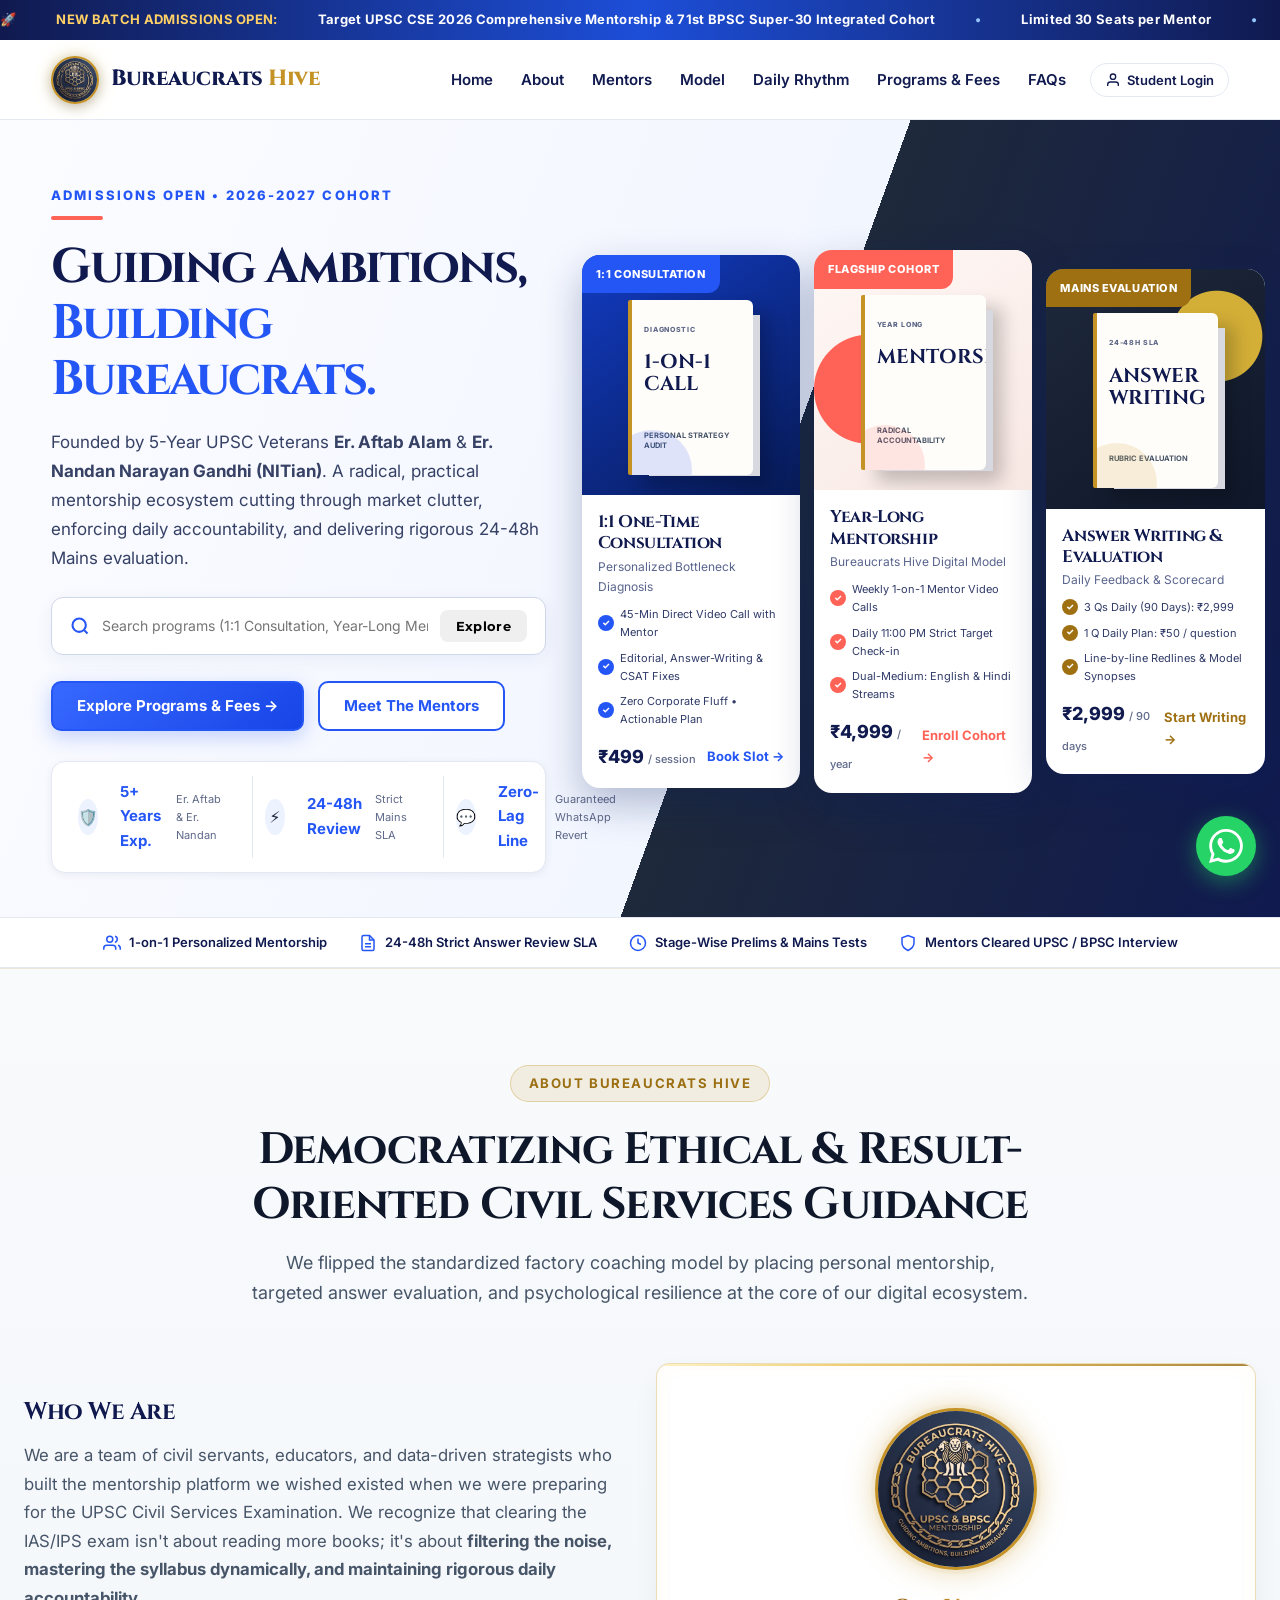
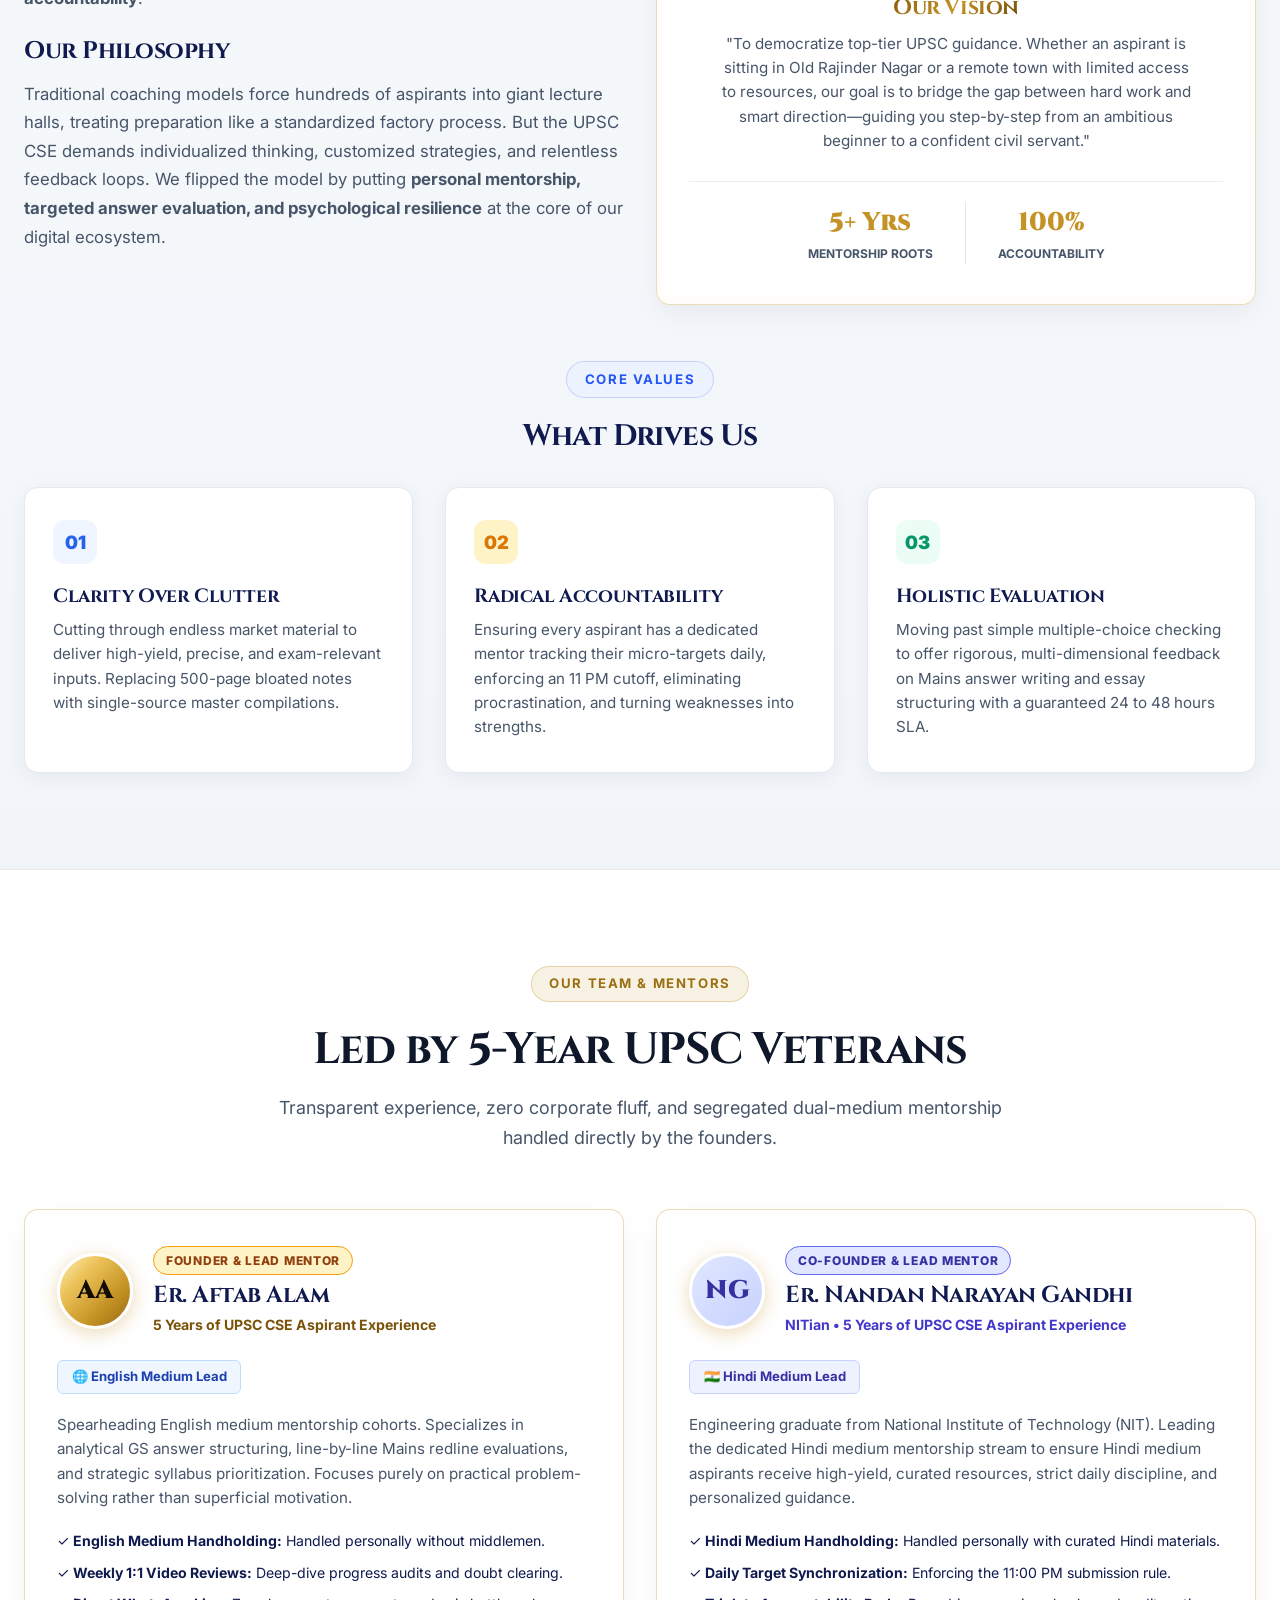
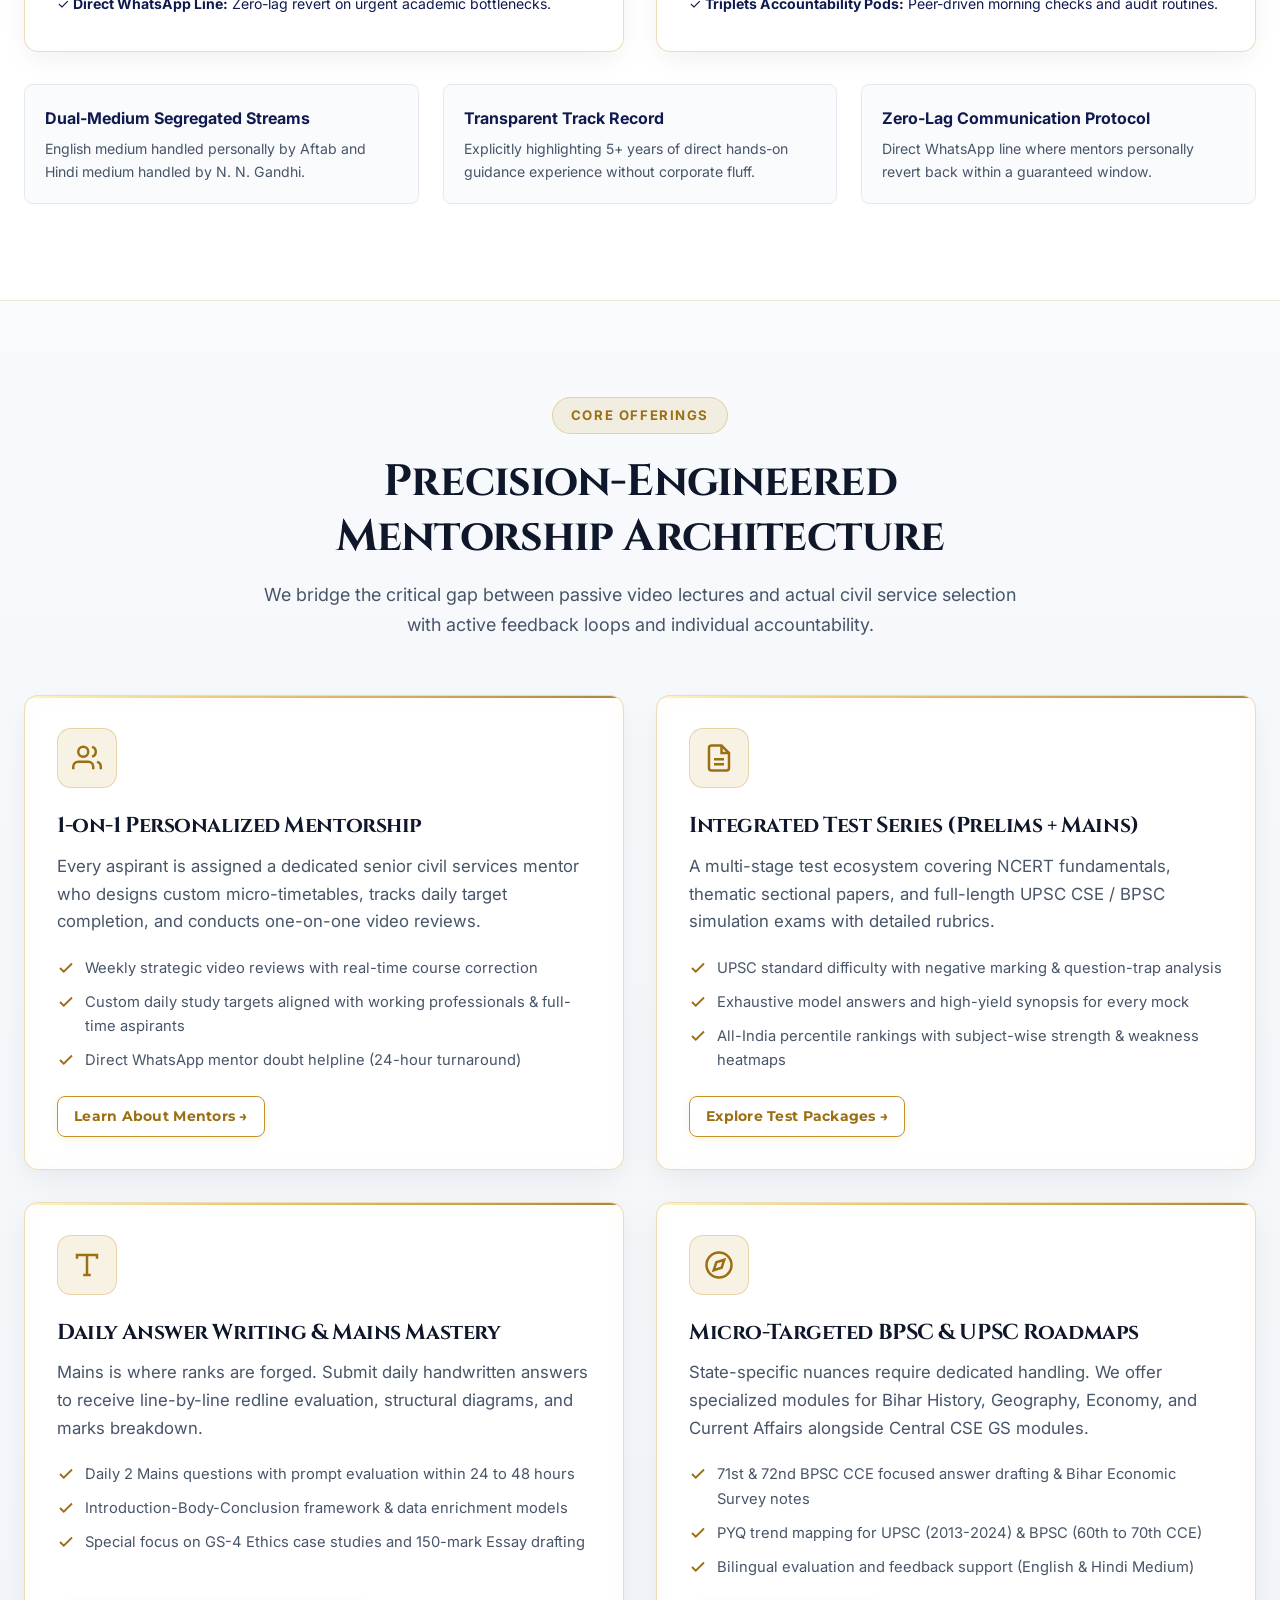
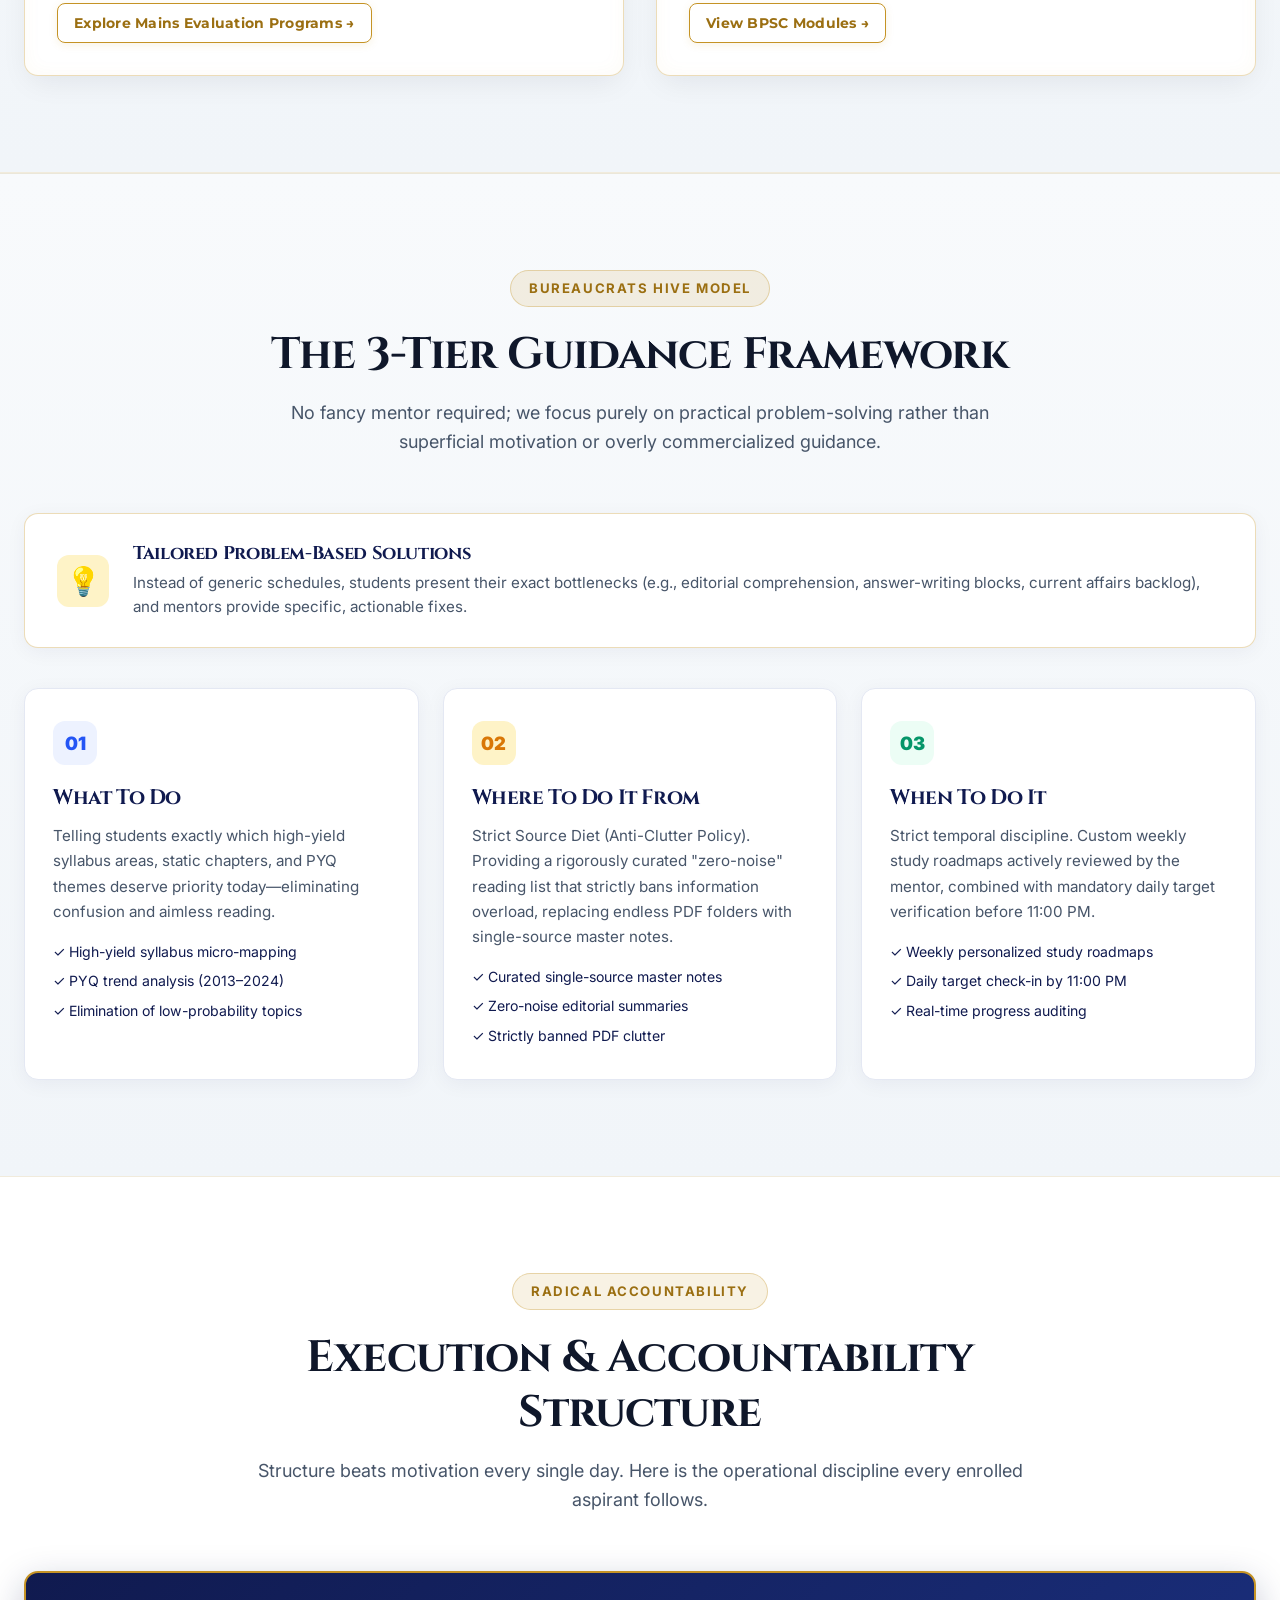
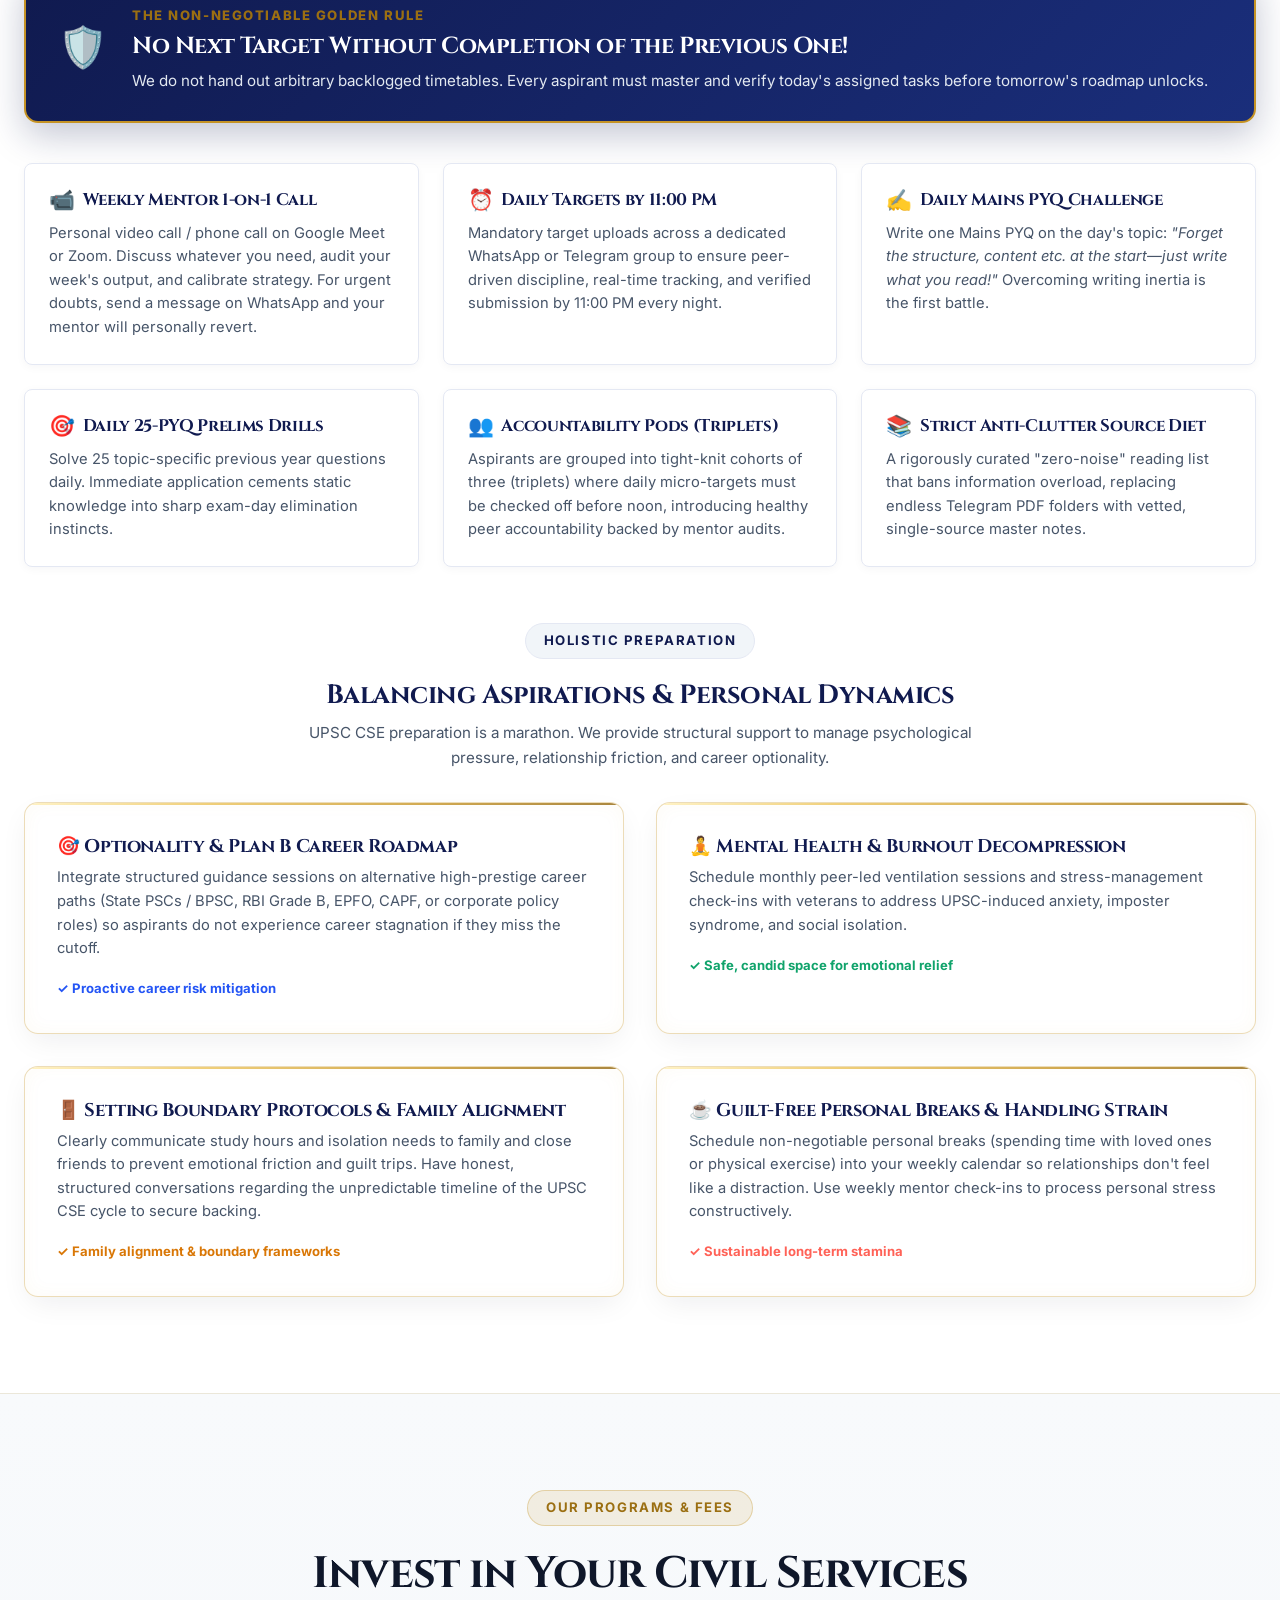
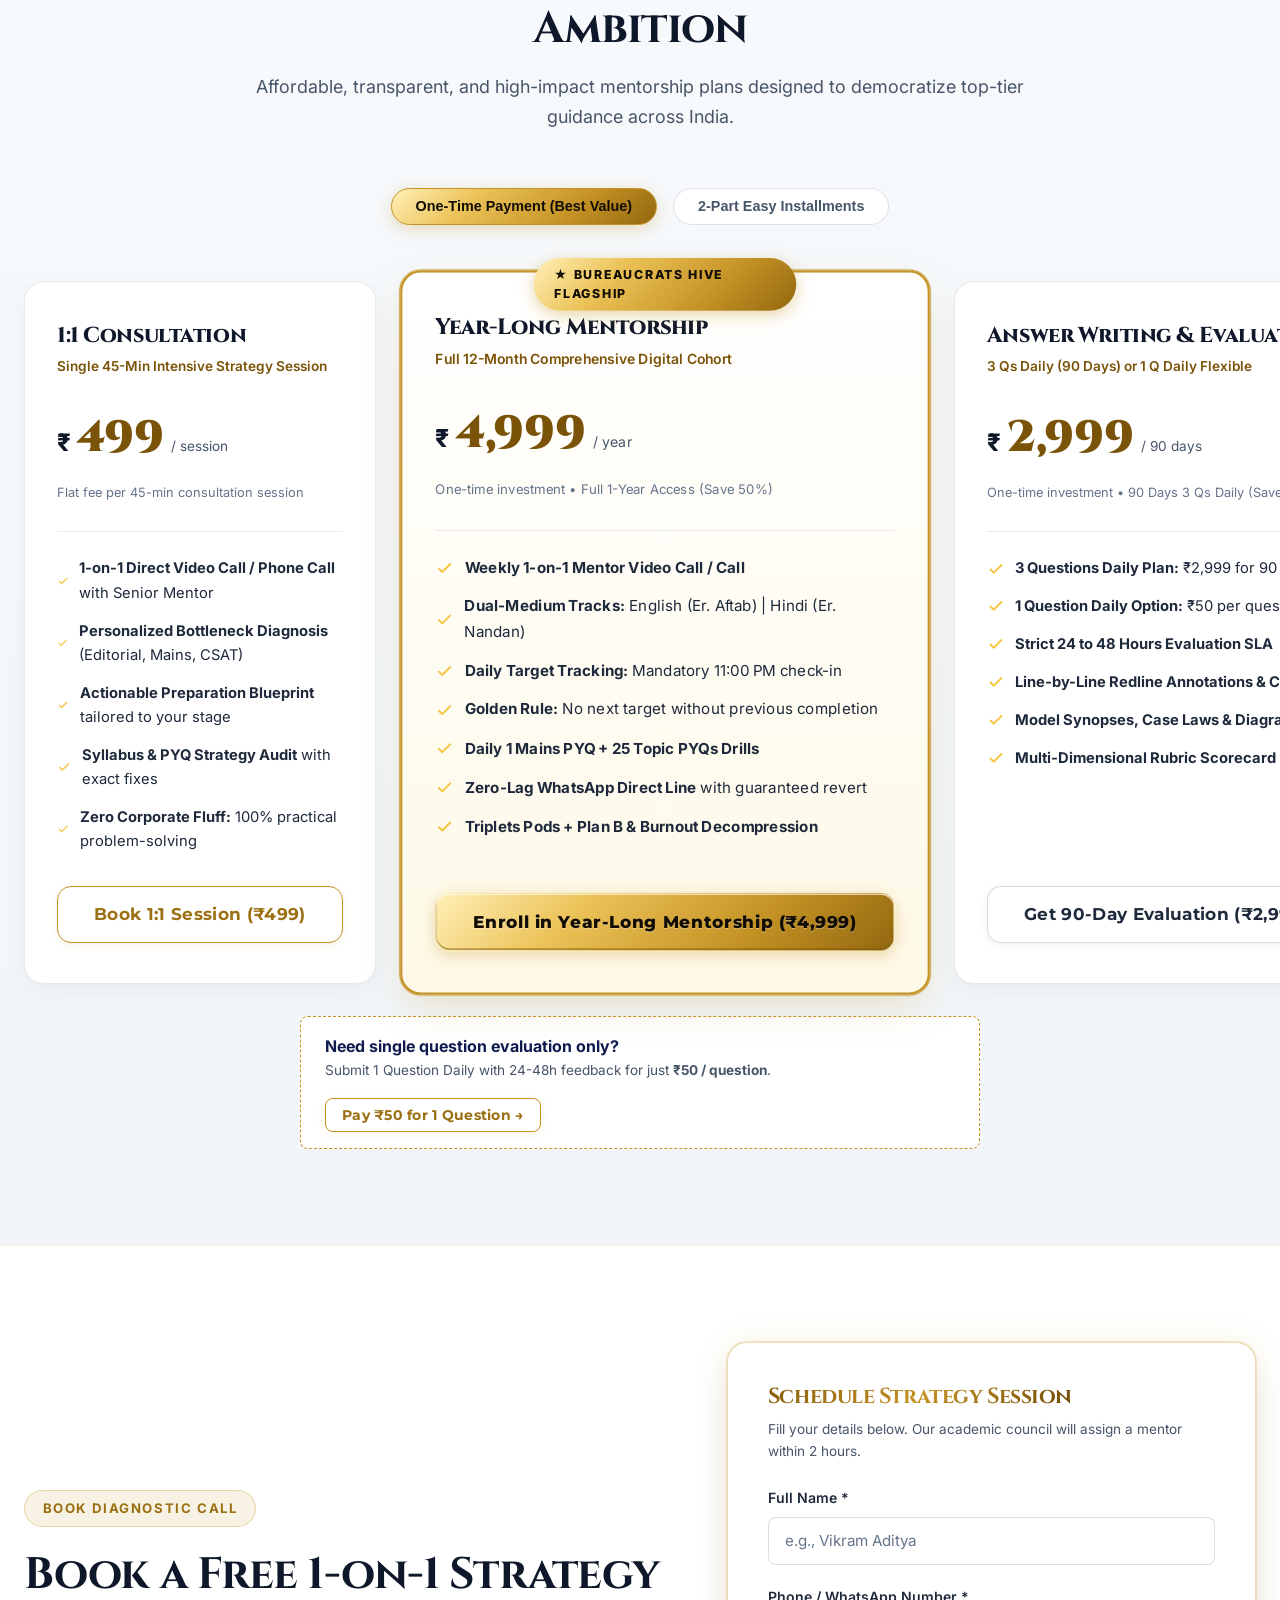
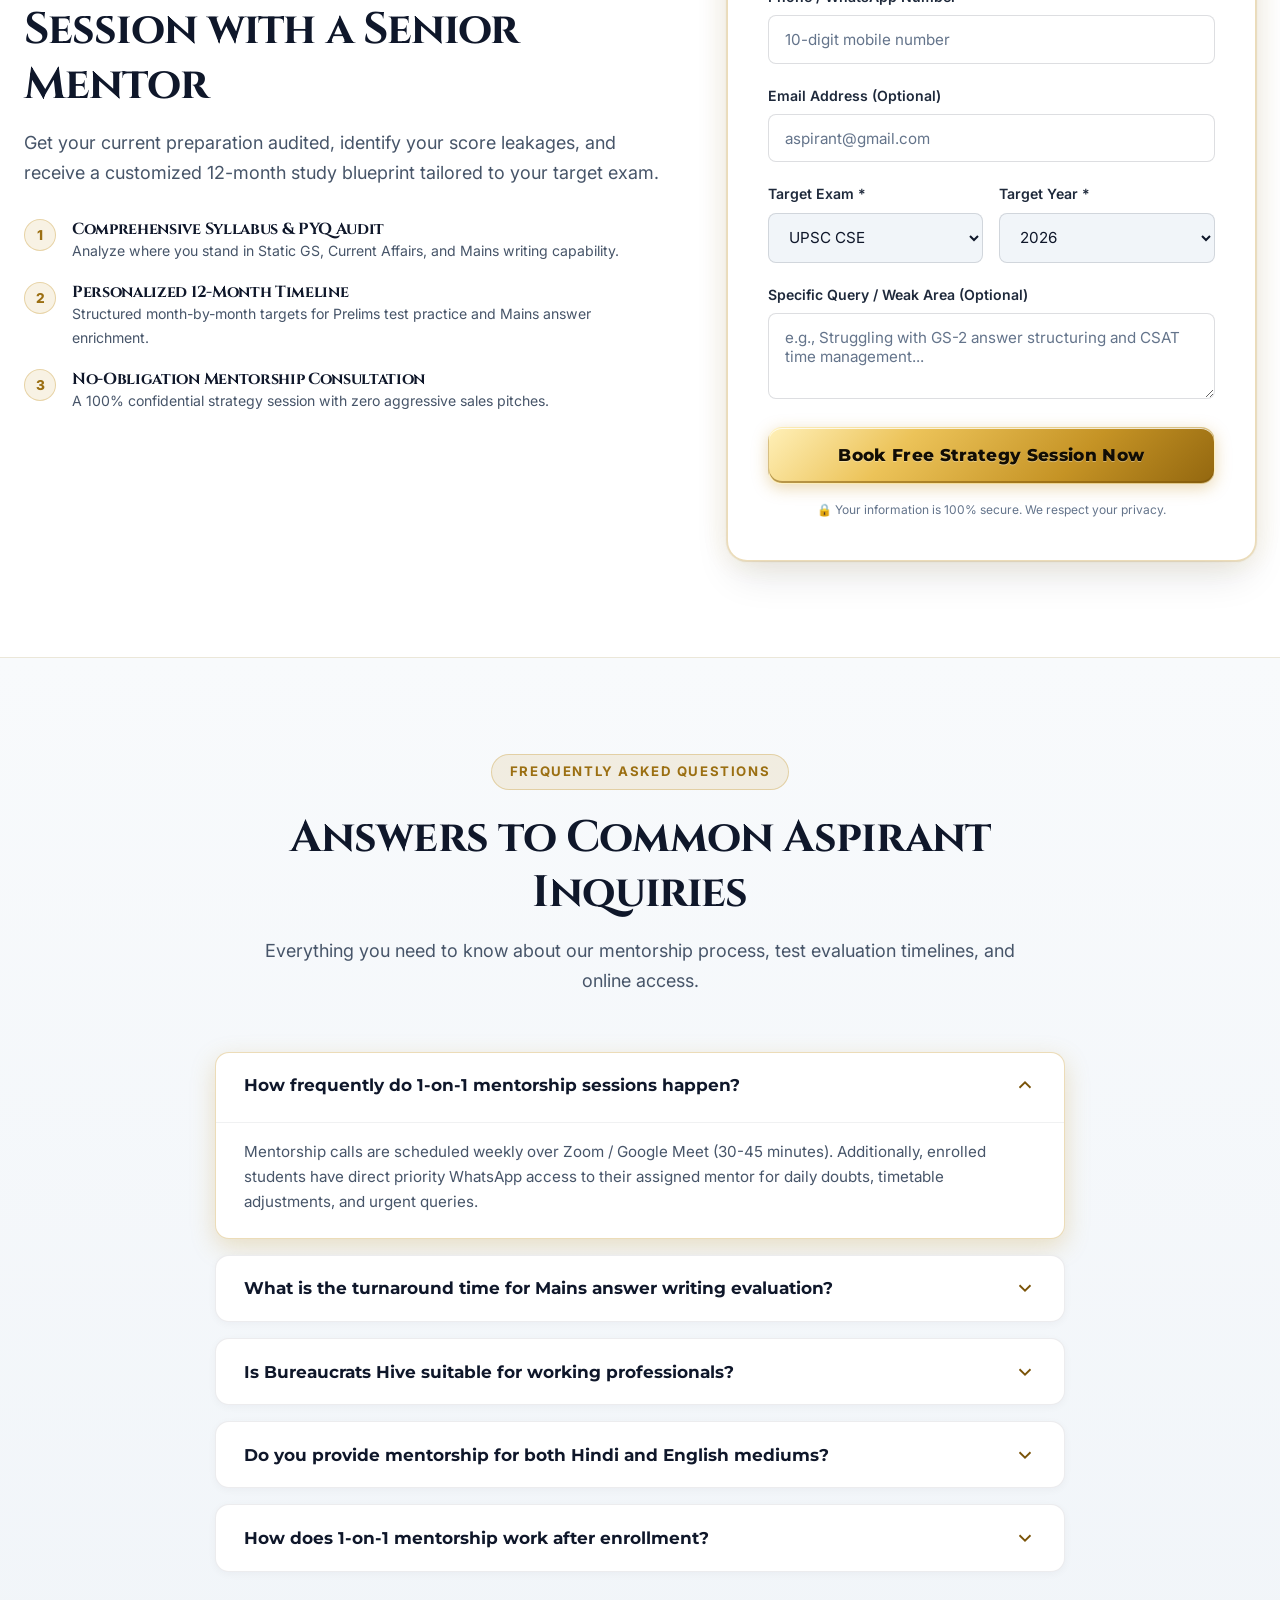
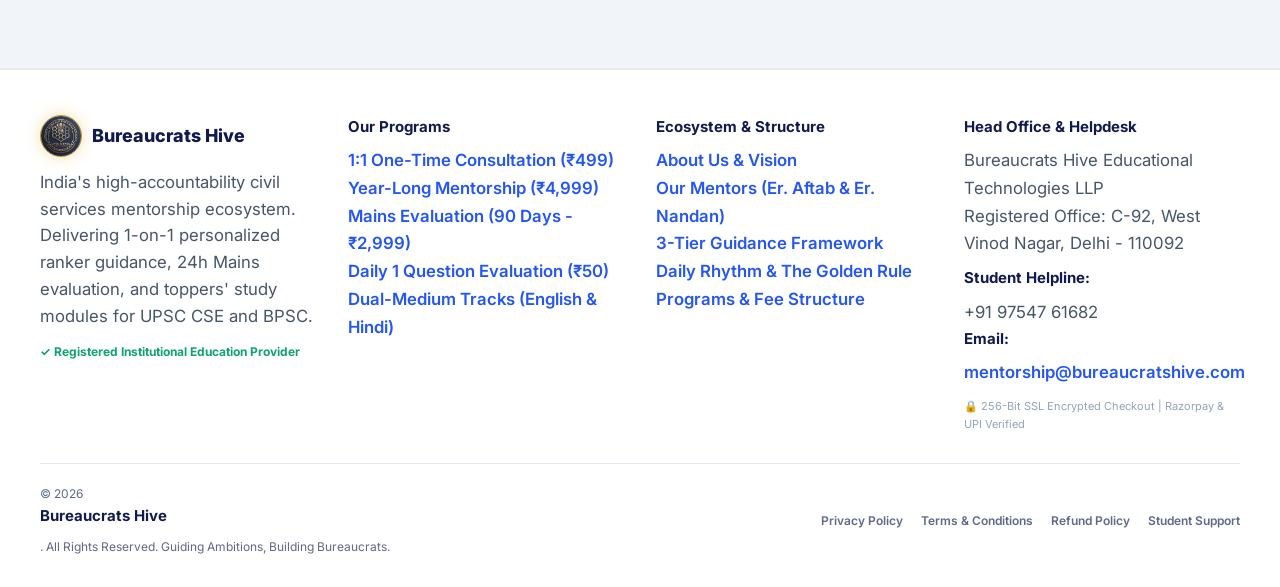
==== commit f0adaaf4: "Remove interactive student portal demo section and navigation references" ====
--- a/index.html
+++ b/index.html
@@ -27,9 +27,8 @@
   <link href="https://fonts.googleapis.com/css2?family=Cinzel:wght@600;700;800;900&family=Inter:wght@300;400;500;600;700&family=Montserrat:wght@400;500;600;700;800;900&display=swap" rel="stylesheet" />
 
   <!-- Stylesheets -->
-  <link rel="stylesheet" href="css/main.css?v=3" />
-  <link rel="stylesheet" href="css/components.css?v=4" />
-  <link rel="stylesheet" href="css/portal.css?v=3" />
+  <link rel="stylesheet" href="css/main.css?v=11" />
+  <link rel="stylesheet" href="css/components.css?v=11" />
 </head>
 <body>
 
@@ -55,7 +54,6 @@
       <a href="#methodology">Model</a>
       <a href="#accountability">Daily Rhythm</a>
       <a href="#pricing">Programs &amp; Fees</a>
-      <a href="#student-portal">Portal</a>
       <a href="#faq">FAQs</a>
     </nav>
 
@@ -80,7 +78,6 @@
       <a href="#methodology" class="nav-link">Mentorship Model</a>
       <a href="#accountability" class="nav-link">Daily Rhythm &amp; Rules</a>
       <a href="#pricing" class="nav-link">Programs &amp; Pricing</a>
-      <a href="#student-portal" class="nav-link">Student Portal Demo</a>
       <a href="#faq" class="nav-link">FAQs</a>
       <div style="display: flex; flex-direction: column; gap: 0.75rem; margin-top: 1rem;">
         <button onclick="openAuthModal();" class="btn btn-gold" style="width: 100%;">Student Login</button>
@@ -498,7 +495,7 @@
             </ul>
           </div>
           <div style="margin-top: 1.5rem;">
-            <a href="#student-portal" class="btn btn-outline-gold btn-sm">View Sample Evaluated Copy &rarr;</a>
+            <a href="#pricing" class="btn btn-outline-gold btn-sm">Explore Mains Evaluation Programs &rarr;</a>
           </div>
         </div>
 
@@ -528,282 +525,6 @@
           <div style="margin-top: 1.5rem;">
             <a href="#pricing" class="btn btn-outline-gold btn-sm">View BPSC Modules &rarr;</a>
           </div>
-        </div>
-      </div>
-    </div>
-  </section>
-
-  <!-- 4. Interactive Student Portal Demo Section -->
-  <section class="section" id="student-portal">
-    <div class="container">
-      <div class="section-header">
-        <span class="section-tag">Interactive Preview</span>
-        <h2>Inside the Bureaucrats Hive Student Portal</h2>
-        <p class="section-subtitle">Experience how our enrolled aspirants manage their daily preparation, receive mentor redlines, track mock test accuracy, and schedule 1-on-1 strategy sessions.</p>
-      </div>
-
-      <!-- Portal Window Mockup -->
-      <div class="portal-showcase-box">
-        
-        <!-- Portal Window Topbar -->
-        <div class="portal-top-header">
-          <div class="portal-user-badge">
-            <div class="portal-avatar">RS</div>
-            <div>
-              <div class="portal-student-name">Rahul Sharma <span class="portal-batch-tag">UPSC 2026 Batch A-1</span></div>
-              <div style="font-size: 0.75rem; color: var(--text-slate);">Assigned Mentor: Dr. Alok Verma (Ex-Consultant, UPSC Evaluator)</div>
-            </div>
-          </div>
-
-          <!-- Navigation Tabs -->
-          <div class="portal-nav-tabs">
-            <button class="portal-tab-btn active" data-tab="tab-daily-targets">
-              <svg xmlns="http://www.w3.org/2000/svg" width="16" height="16" viewBox="0 0 24 24" fill="none" stroke="currentColor" stroke-width="2"><path d="M22 11.08V12a10 10 0 1 1-5.93-9.14"></path><polyline points="22 4 12 14.01 9 11.01"></polyline></svg>
-              Daily Study Targets
-            </button>
-            <button class="portal-tab-btn" data-tab="tab-mains-eval">
-              <svg xmlns="http://www.w3.org/2000/svg" width="16" height="16" viewBox="0 0 24 24" fill="none" stroke="currentColor" stroke-width="2"><polyline points="4 7 4 4 20 4 20 7"></polyline><line x1="9" y1="20" x2="15" y2="20"></line><line x1="12" y1="4" x2="12" y2="20"></line></svg>
-              Evaluated Answer Sheet
-            </button>
-            <button class="portal-tab-btn" data-tab="tab-analytics">
-              <svg xmlns="http://www.w3.org/2000/svg" width="16" height="16" viewBox="0 0 24 24" fill="none" stroke="currentColor" stroke-width="2"><line x1="18" y1="20" x2="18" y2="10"></line><line x1="12" y1="20" x2="12" y2="4"></line><line x1="6" y1="20" x2="6" y2="14"></line></svg>
-              Mock Test Analytics
-            </button>
-            <button class="portal-tab-btn" data-tab="tab-mentor-booking">
-              <svg xmlns="http://www.w3.org/2000/svg" width="16" height="16" viewBox="0 0 24 24" fill="none" stroke="currentColor" stroke-width="2"><rect x="3" y="4" width="18" height="18" rx="2" ry="2"></rect><line x1="16" y1="2" x2="16" y2="6"></line><line x1="8" y1="2" x2="8" y2="6"></line><line x1="3" y1="10" x2="21" y2="10"></line></svg>
-              1-on-1 Mentor Slot
-            </button>
-          </div>
-        </div>
-
-        <!-- Portal Body Panels -->
-        <div class="portal-content-body">
-          
-          <!-- TAB 1: Daily Targets Checklist -->
-          <div class="portal-tab-panel active" id="tab-daily-targets">
-            <div class="tracker-header">
-              <div>
-                <h4 style="font-size: 1.15rem; color: var(--text-white);">Today's Mentorship Micro-Targets (Day 42)</h4>
-                <p style="font-size: 0.85rem; color: var(--text-slate);">Click checkboxes to mark tasks completed and log your streak.</p>
-              </div>
-              <div style="display: flex; align-items: center; gap: 1rem;">
-                <span id="portalStreakCount" class="streak-counter">🔥 14 Days Streak Active</span>
-                <span id="portalProgressPercent" style="font-size: 0.85rem; color: var(--gold-light); font-weight: 700;">66% Completed</span>
-              </div>
-            </div>
-
-            <div class="progress-bar-container">
-              <div class="progress-bar-fill" style="width: 66%;"></div>
-            </div>
-
-            <div class="task-list">
-              <div class="task-item completed">
-                <div class="task-left">
-                  <div class="custom-checkbox">
-                    <svg xmlns="http://www.w3.org/2000/svg" width="14" height="14" viewBox="0 0 24 24" fill="none" stroke="currentColor" stroke-width="3"><polyline points="20 6 9 17 4 12"></polyline></svg>
-                  </div>
-                  <div>
-                    <div class="task-info-title">Polity: Read Lakshmikanth Ch. 18-20 (Parliament &amp; Speaker Powers)</div>
-                    <div class="task-info-tag">Core GS-2 • Static Revision</div>
-                  </div>
-                </div>
-                <div class="task-time">02 hrs • Completed</div>
-              </div>
-
-              <div class="task-item completed">
-                <div class="task-left">
-                  <div class="custom-checkbox">
-                    <svg xmlns="http://www.w3.org/2000/svg" width="14" height="14" viewBox="0 0 24 24" fill="none" stroke="currentColor" stroke-width="3"><polyline points="20 6 9 17 4 12"></polyline></svg>
-                  </div>
-                  <div>
-                    <div class="task-info-title">The Hindu Editorial Synthesis: Judicial Independence &amp; Collegium System</div>
-                    <div class="task-info-tag">Current Affairs • Daily Brief</div>
-                  </div>
-                </div>
-                <div class="task-time">45 mins • Completed</div>
-              </div>
-
-              <div class="task-item">
-                <div class="task-left">
-                  <div class="custom-checkbox"></div>
-                  <div>
-                    <div class="task-info-title">Mains Daily Answer: GS-2 Question on Cooperative Federalism &amp; Finance Commission</div>
-                    <div class="task-info-tag">Mains Writing • Upload Scan for Review</div>
-                  </div>
-                </div>
-                <div class="task-time">30 mins • Pending</div>
-              </div>
-
-              <div class="task-item">
-                <div class="task-left">
-                  <div class="custom-checkbox"></div>
-                  <div>
-                    <div class="task-info-title">CSAT Practice: 15 Reading Comprehension &amp; Number Series Questions</div>
-                    <div class="task-info-tag">CSAT Aptitude • Prelims Paper-2</div>
-                  </div>
-                </div>
-                <div class="task-time">45 mins • Pending</div>
-              </div>
-            </div>
-          </div>
-
-          <!-- TAB 2: Evaluated Answer Sheet Preview -->
-          <div class="portal-tab-panel" id="tab-mains-eval">
-            <div class="eval-grid">
-              
-              <!-- Left: Evaluated Sheet Sample -->
-              <div class="answer-sheet-preview">
-                <div class="sample-answer-header">
-                  <div style="font-size: 0.8rem; color: var(--gold-light); font-weight: 700;">QUESTION GS-2 (15 MARKS - 250 WORDS):</div>
-                  <p style="color: var(--text-white); font-size: 0.9rem; margin-top: 0.3rem;">
-                    "The Office of the Governor has often become a bone of contention between the Centre and States. Discuss the constitutional role, recent controversies, and key recommendations of Sarkaria &amp; Punchhi Commissions."
-                  </p>
-                </div>
-
-                <div style="font-size: 0.85rem; line-height: 1.6; color: #CBD5E1;">
-                  <p><strong>Aspirant Answer Extract:</strong> Under Article 153 of the Constitution, there shall be a Governor for each state. The Governor acts as the constitutional head of the state as well as a vital link between Union and State...</p>
-                  
-                  <div class="mentor-annotation praise">
-                    ✔ <strong>Mentor Note:</strong> Strong opening mentioning Art 153 and dual constitutional role. Clean and precise definition.
-                  </div>
-
-                  <p><strong>Body:</strong> The constitutional role includes discretionary powers under Article 163, reservation of bills under Article 200, and recommending President's rule under Article 356...</p>
-
-                  <div class="mentor-annotation">
-                    ⚠ <strong>Mentor Redline:</strong> Mention recent SC judgment in <em>State of Punjab v. Principal Secretary to Governor (2023)</em> regarding Article 200 timeline. Include a 3-point diagram on Sarkaria Commission recommendations.
-                  </div>
-                </div>
-              </div>
-
-              <!-- Right: Evaluation Scorecard -->
-              <div class="eval-scorecard">
-                <div class="eval-score-total">
-                  <div style="font-size: 0.8rem; text-transform: uppercase; color: var(--text-slate);">Awarded Score</div>
-                  <div class="score-num">9.5 <span style="font-size: 1.1rem; color: var(--text-slate);">/ 15</span></div>
-                  <div style="font-size: 0.75rem; color: #10B981; font-weight: 700;">Above Average (Top 12% Cohort)</div>
-                </div>
-
-                <div style="margin-bottom: 1.25rem;">
-                  <div class="eval-rubric-row">
-                    <span>Introduction &amp; Definition:</span>
-                    <span>3.0 / 3.0</span>
-                  </div>
-                  <div class="eval-rubric-row">
-                    <span>Constitutional Articles &amp; Data:</span>
-                    <span>2.5 / 4.0</span>
-                  </div>
-                  <div class="eval-rubric-row">
-                    <span>Sarkaria/Punchhi Recommendations:</span>
-                    <span>2.0 / 4.0</span>
-                  </div>
-                  <div class="eval-rubric-row">
-                    <span>Structure &amp; Conclusion:</span>
-                    <span>2.0 / 4.0</span>
-                  </div>
-                </div>
-
-                <div style="border-top: 1px solid rgba(255,255,255,0.08); padding-top: 0.85rem; font-size: 0.82rem; color: var(--text-slate);">
-                  <strong style="color: var(--gold-light);">Mentor Verdict:</strong> Good conceptual clarity. Focus on case law integration and visual formatting to push score beyond 10.5/15 in final exam.
-                </div>
-              </div>
-
-            </div>
-          </div>
-
-          <!-- TAB 3: Mock Test Analytics -->
-          <div class="portal-tab-panel" id="tab-analytics">
-            <div class="analytics-stats-grid">
-              <div class="analytic-card">
-                <div class="analytic-val">114.5</div>
-                <div class="analytic-lbl">Latest Mock Score (Cutoff: 88.0)</div>
-              </div>
-              <div class="analytic-card">
-                <div class="analytic-val">96.4%</div>
-                <div class="analytic-lbl">All-India Percentile (Rank 42/1150)</div>
-              </div>
-              <div class="analytic-card">
-                <div class="analytic-val">78.2%</div>
-                <div class="analytic-lbl">Accuracy Rate (68 Correct / 18 Incorrect)</div>
-              </div>
-            </div>
-
-            <div style="background: var(--bg-surface-elevated); border: 1px solid var(--gold-border); border-radius: var(--radius-sm); padding: 1.5rem;">
-              <h4 style="font-size: 1rem; color: var(--text-white); margin-bottom: 1.25rem;">Subject-Wise Performance Breakdown</h4>
-
-              <div class="subject-bar-item">
-                <div class="subject-bar-header">
-                  <span>Indian Polity &amp; Governance</span>
-                  <span style="color: var(--color-success); font-weight: 700;">88% Accuracy (Strong)</span>
-                </div>
-                <div class="subject-bar-track">
-                  <div class="subject-bar-val" style="width: 88%;"></div>
-                </div>
-              </div>
-
-              <div class="subject-bar-item">
-                <div class="subject-bar-header">
-                  <span>Modern Indian History &amp; Art/Culture</span>
-                  <span style="color: var(--gold-light); font-weight: 700;">72% Accuracy (Good)</span>
-                </div>
-                <div class="subject-bar-track">
-                  <div class="subject-bar-val" style="width: 72%;"></div>
-                </div>
-              </div>
-
-              <div class="subject-bar-item">
-                <div class="subject-bar-header">
-                  <span>Economy &amp; Budget Analysis</span>
-                  <span style="color: var(--color-warning); font-weight: 700;">64% Accuracy (Moderate)</span>
-                </div>
-                <div class="subject-bar-track">
-                  <div class="subject-bar-val" style="width: 64%;"></div>
-                </div>
-              </div>
-
-              <div class="subject-bar-item">
-                <div class="subject-bar-header">
-                  <span>Environment, Ecology &amp; Science Tech</span>
-                  <span style="color: #F87171; font-weight: 700;">52% Accuracy (Requires Attention)</span>
-                </div>
-                <div class="subject-bar-track">
-                  <div class="subject-bar-val" style="width: 52%; background: #EF4444;"></div>
-                </div>
-              </div>
-            </div>
-          </div>
-
-          <!-- TAB 4: 1-on-1 Mentor Slot Booking -->
-          <div class="portal-tab-panel" id="tab-mentor-booking">
-            <div class="mentor-profile-box">
-              <div class="mentor-profile-avatar">AV</div>
-              <div>
-                <h4 style="color: var(--text-white); font-size: 1.1rem;">Dr. Alok Verma, Senior Mentor</h4>
-                <p style="font-size: 0.85rem; color: var(--gold-light);">Civil Services Coach &amp; Mains Evaluator • 9+ Years Experience</p>
-                <p style="font-size: 0.8rem; color: var(--text-slate); margin-top: 0.2rem;">Specialization: GS 2, GS 4 Ethics, Essay &amp; Strategy Roadmaps</p>
-              </div>
-            </div>
-
-            <div style="background: var(--bg-surface-elevated); border: 1px solid rgba(255,255,255,0.08); border-radius: var(--radius-sm); padding: 1.5rem;">
-              <h4 style="font-size: 0.95rem; color: var(--text-white); margin-bottom: 0.5rem;">Select Available 1-on-1 Strategy Call Slot:</h4>
-              <p style="font-size: 0.82rem; color: var(--text-slate);">Sessions are conducted via Google Meet / Zoom (Duration: 30-45 mins)</p>
-
-              <div class="slots-grid">
-                <button type="button" class="slot-btn" data-slot="Tomorrow, 4:00 PM - 4:45 PM">Tomorrow • 4:00 PM</button>
-                <button type="button" class="slot-btn selected" data-slot="Tomorrow, 6:30 PM - 7:15 PM">Tomorrow • 6:30 PM</button>
-                <button type="button" class="slot-btn" data-slot="Thursday, 11:00 AM - 11:45 AM">Thursday • 11:00 AM</button>
-                <button type="button" class="slot-btn" data-slot="Thursday, 5:00 PM - 5:45 PM">Thursday • 5:00 PM</button>
-                <button type="button" class="slot-btn" data-slot="Friday, 3:00 PM - 3:45 PM">Friday • 3:00 PM</button>
-                <button type="button" class="slot-btn" data-slot="Saturday, 7:00 PM - 7:45 PM">Saturday • 7:00 PM</button>
-              </div>
-
-              <div style="display: flex; gap: 1rem; align-items: center; margin-top: 1.5rem;">
-                <button type="button" id="confirmSlotBookingBtn" class="btn btn-gold">
-                  Confirm Mentorship Slot &amp; Generate Link
-                </button>
-              </div>
-            </div>
-          </div>
-
         </div>
       </div>
     </div>
@@ -1410,7 +1131,7 @@
         <p><a href="#team">Our Mentors (Er. Aftab &amp; Er. Nandan)</a></p>
         <p><a href="#methodology">3-Tier Guidance Framework</a></p>
         <p><a href="#accountability">Daily Rhythm &amp; The Golden Rule</a></p>
-        <p><a href="#student-portal">Interactive Student Portal Demo</a></p>
+        <p><a href="#pricing">Programs &amp; Fee Structure</a></p>
       </div>
 
       <!-- Col 4: Registered Office & Helpdesk -->
@@ -1451,9 +1172,8 @@
   </a>
 
   <!-- Scripts -->
-  <script src="js/app.js?v=5"></script>
-  <script src="js/portal.js?v=5"></script>
-  <script src="js/leadCapture.js?v=5"></script>
-  <script src="js/checkout.js?v=5"></script>
+  <script src="js/app.js?v=11"></script>
+  <script src="js/leadCapture.js?v=11"></script>
+  <script src="js/checkout.js?v=11"></script>
 </body>
 </html>
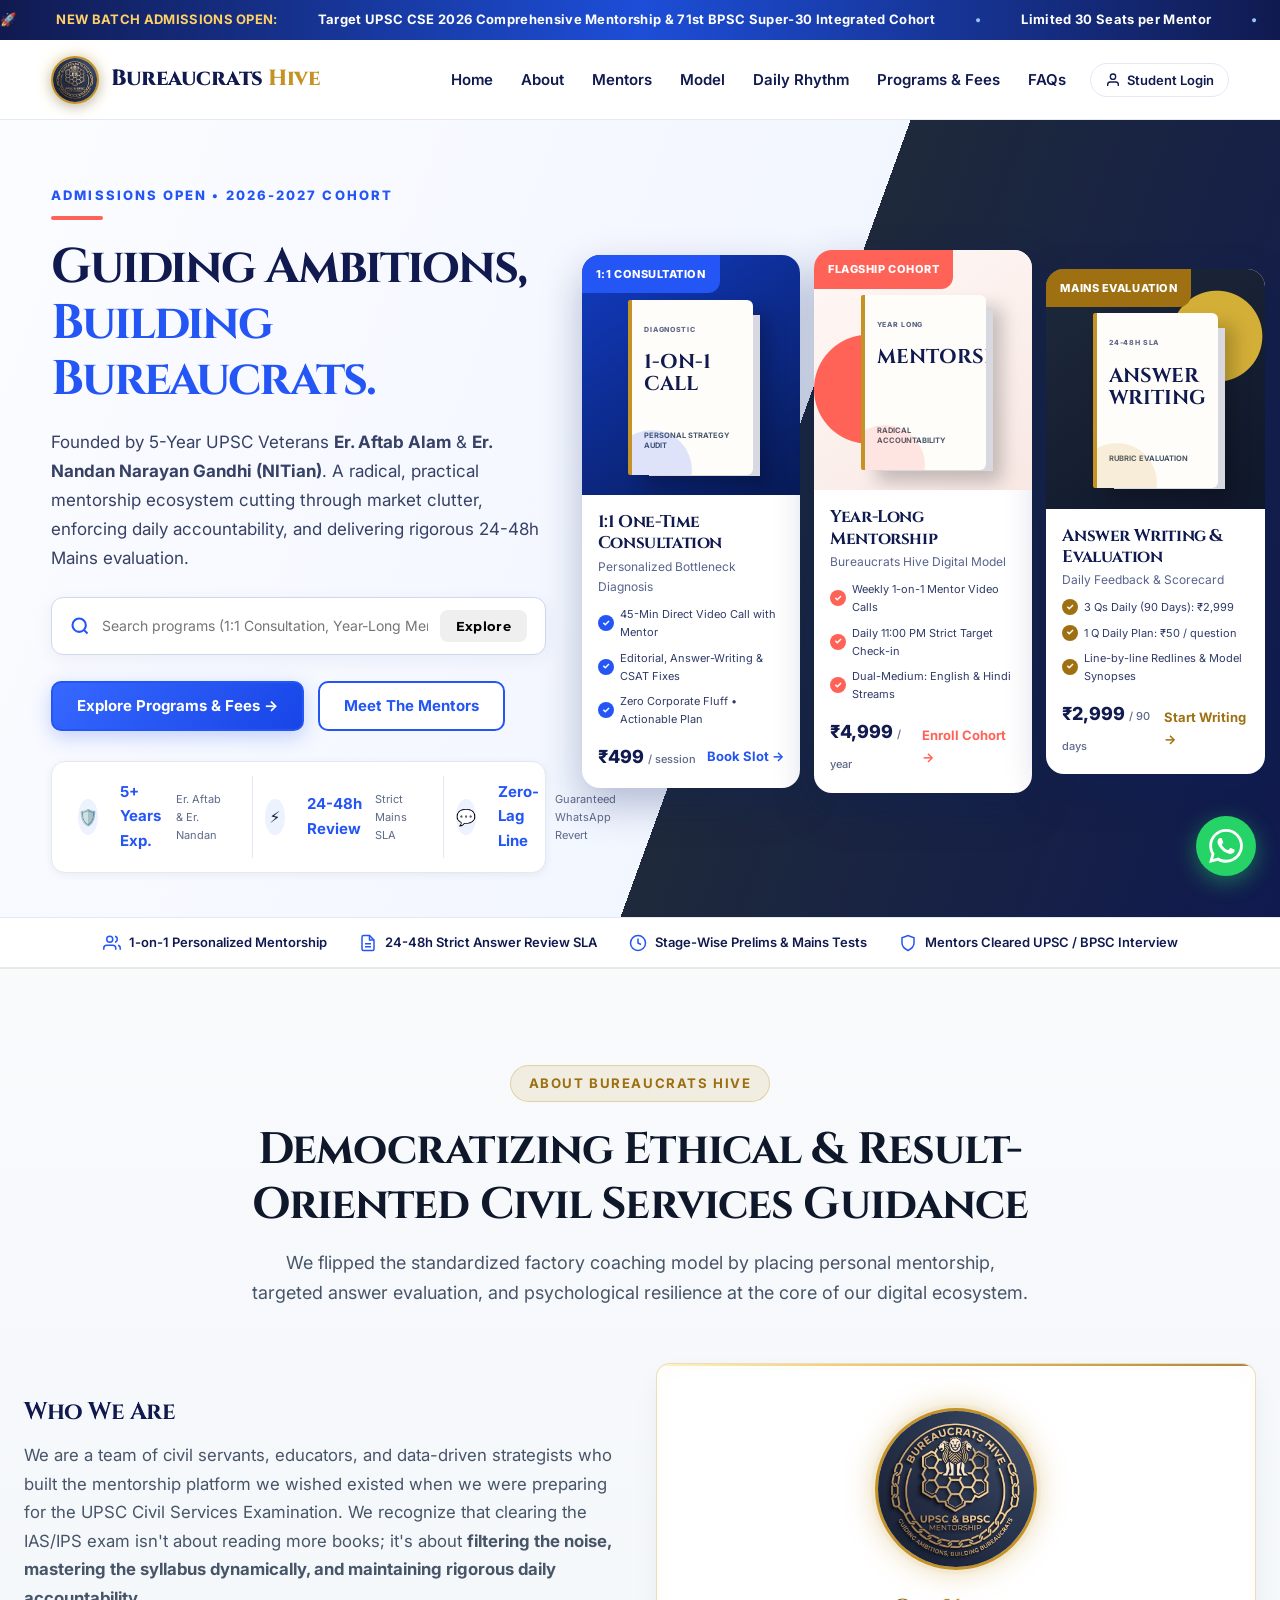
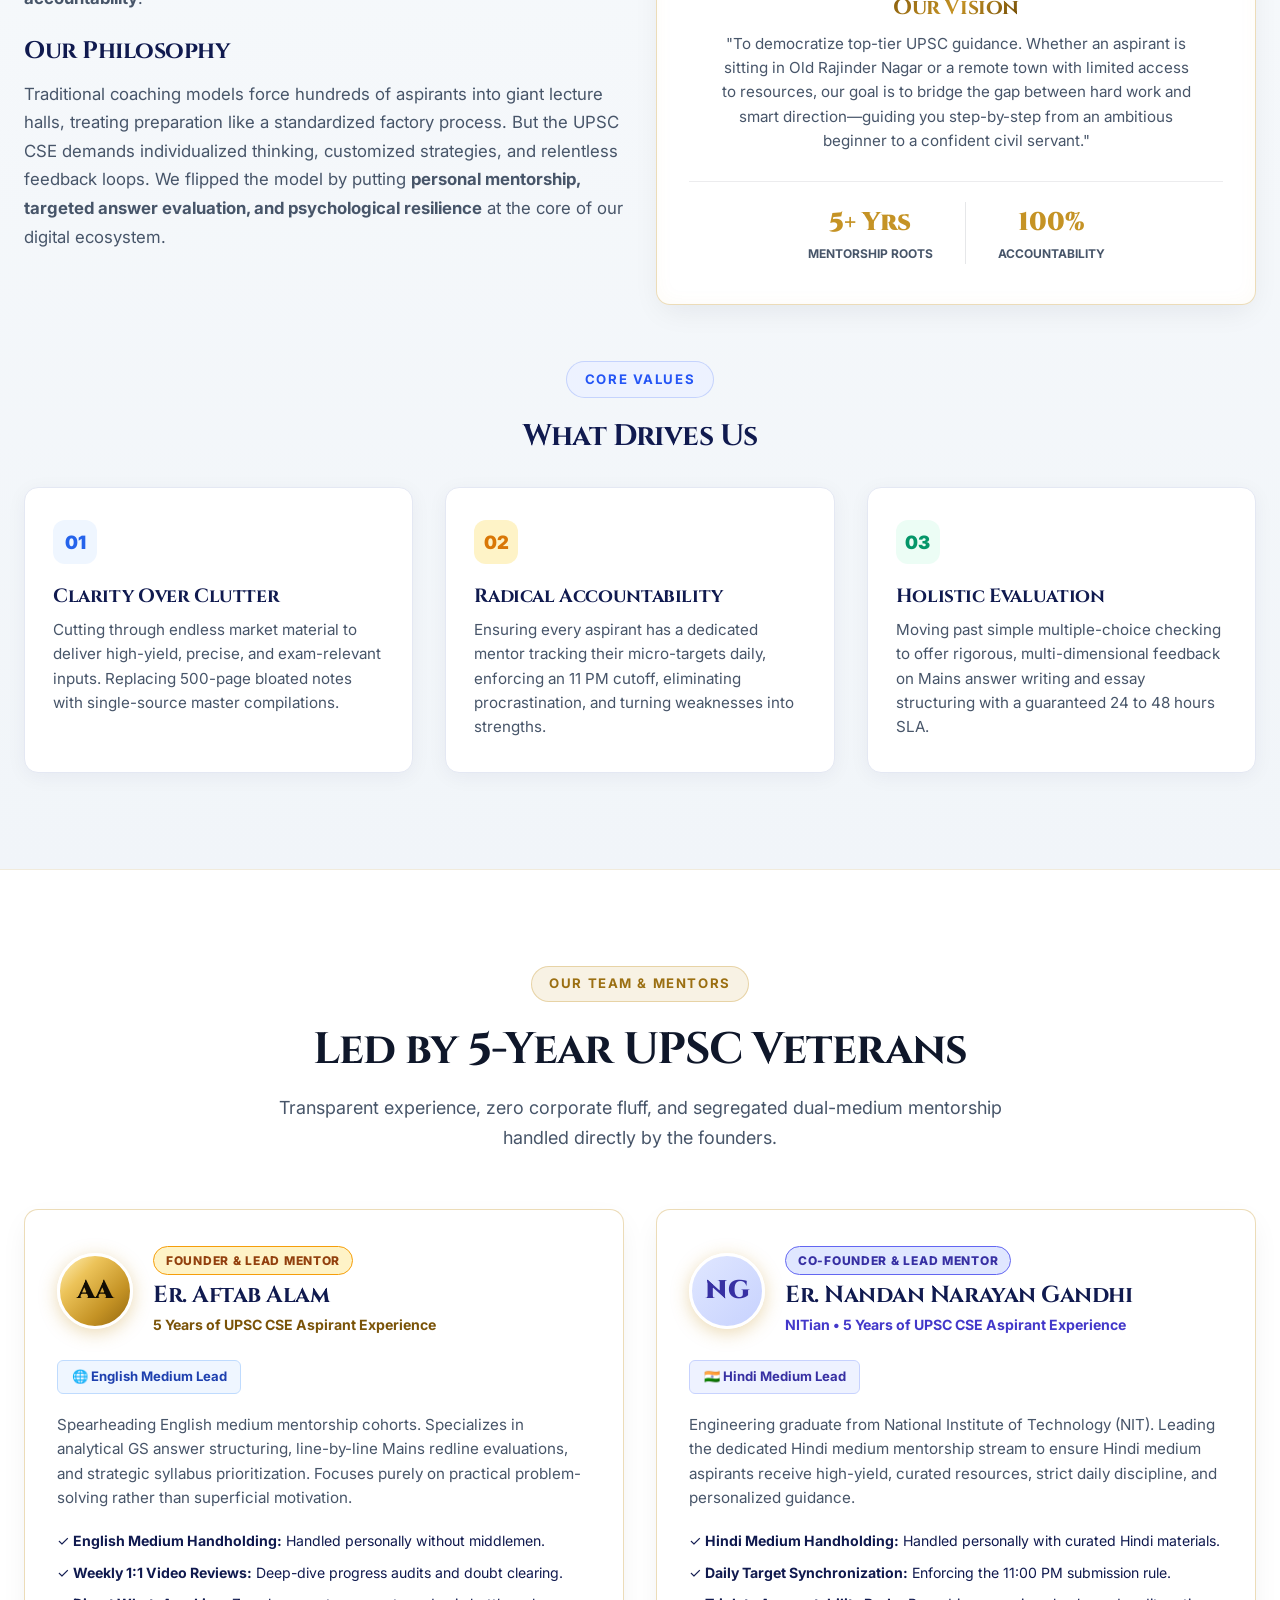
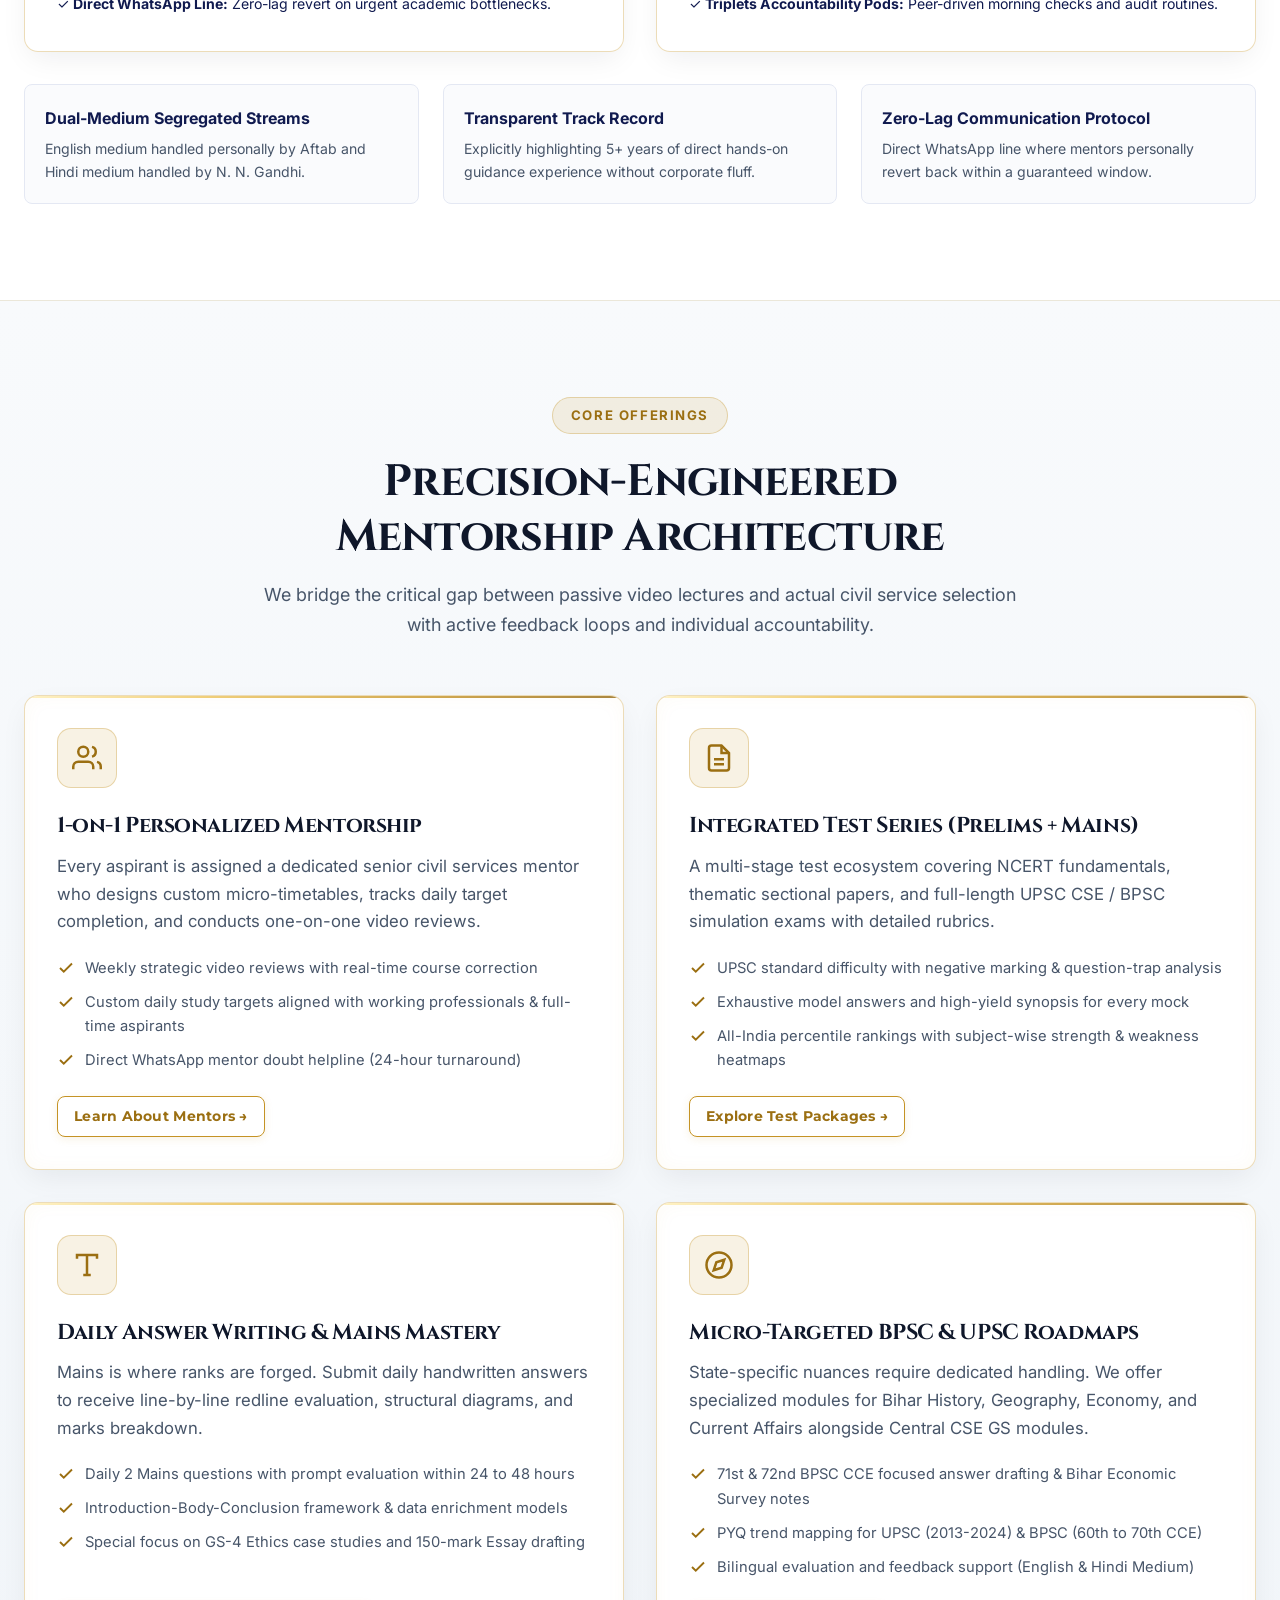
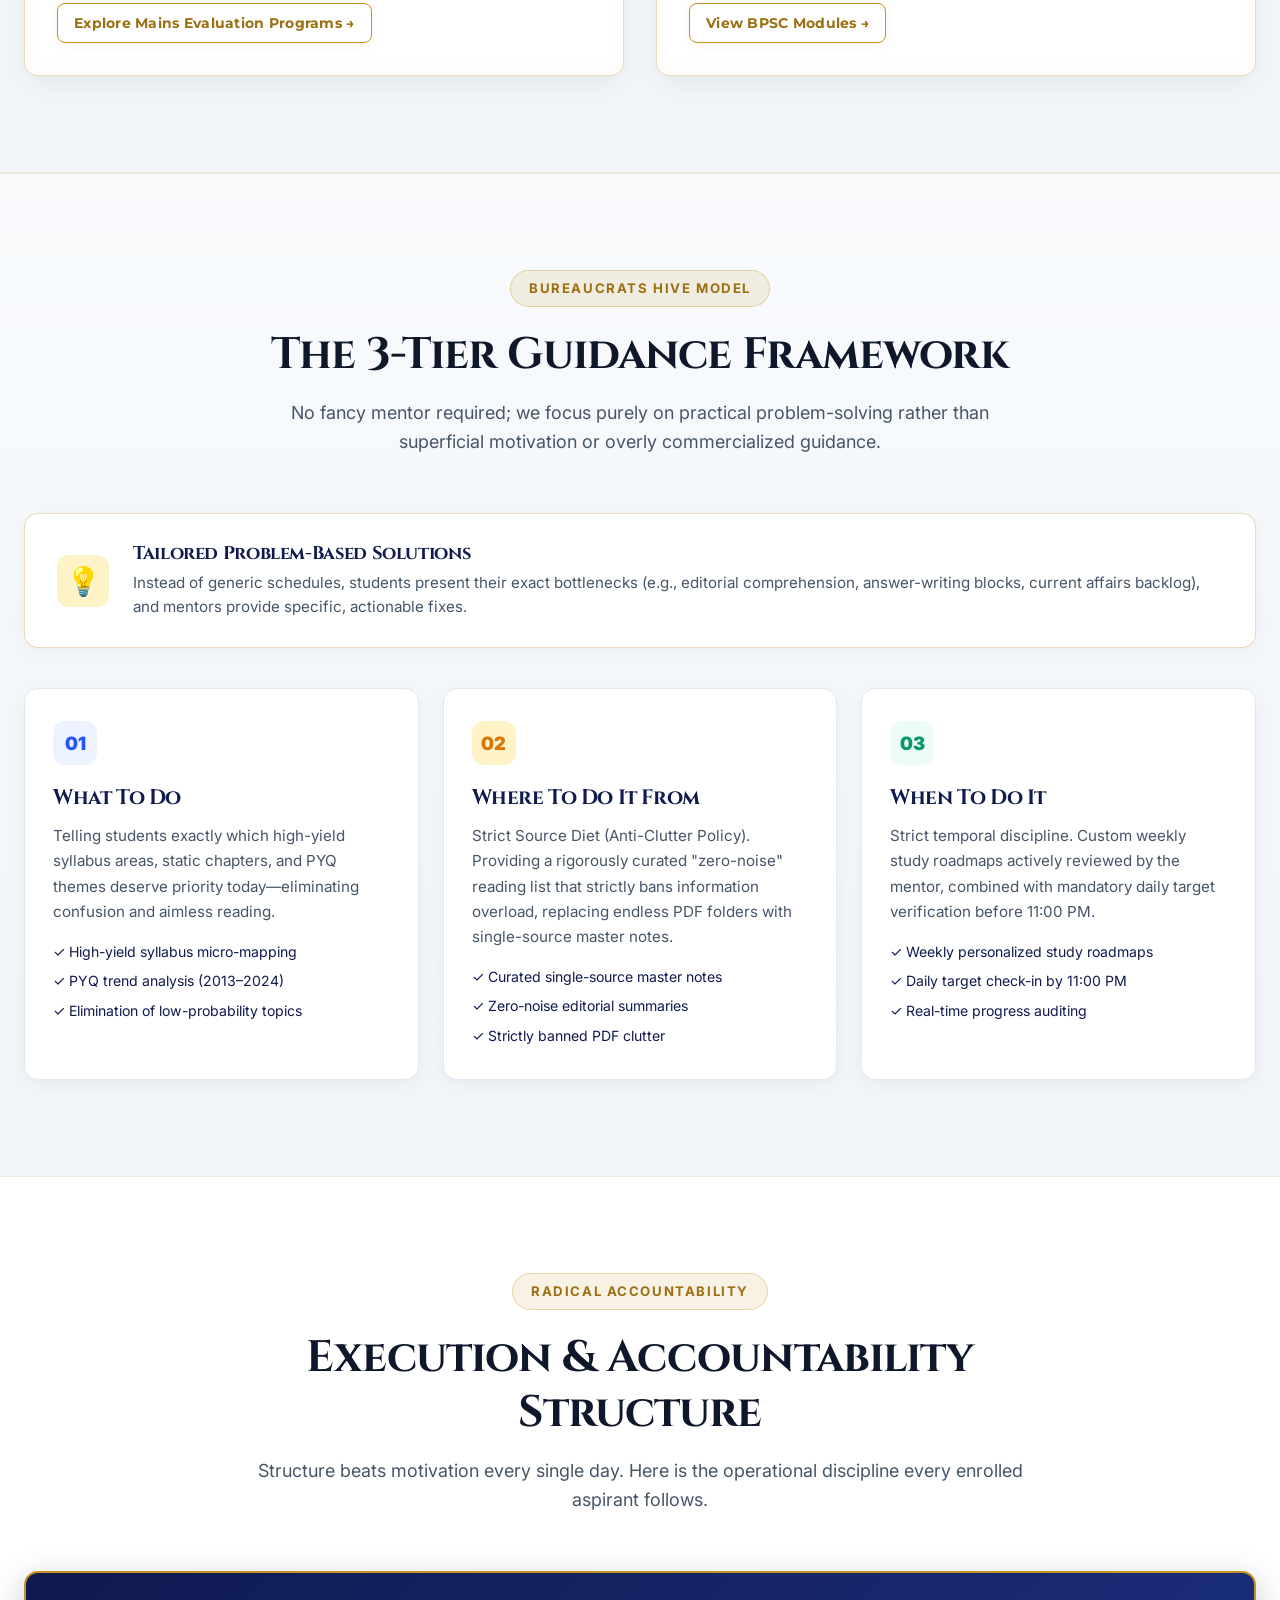
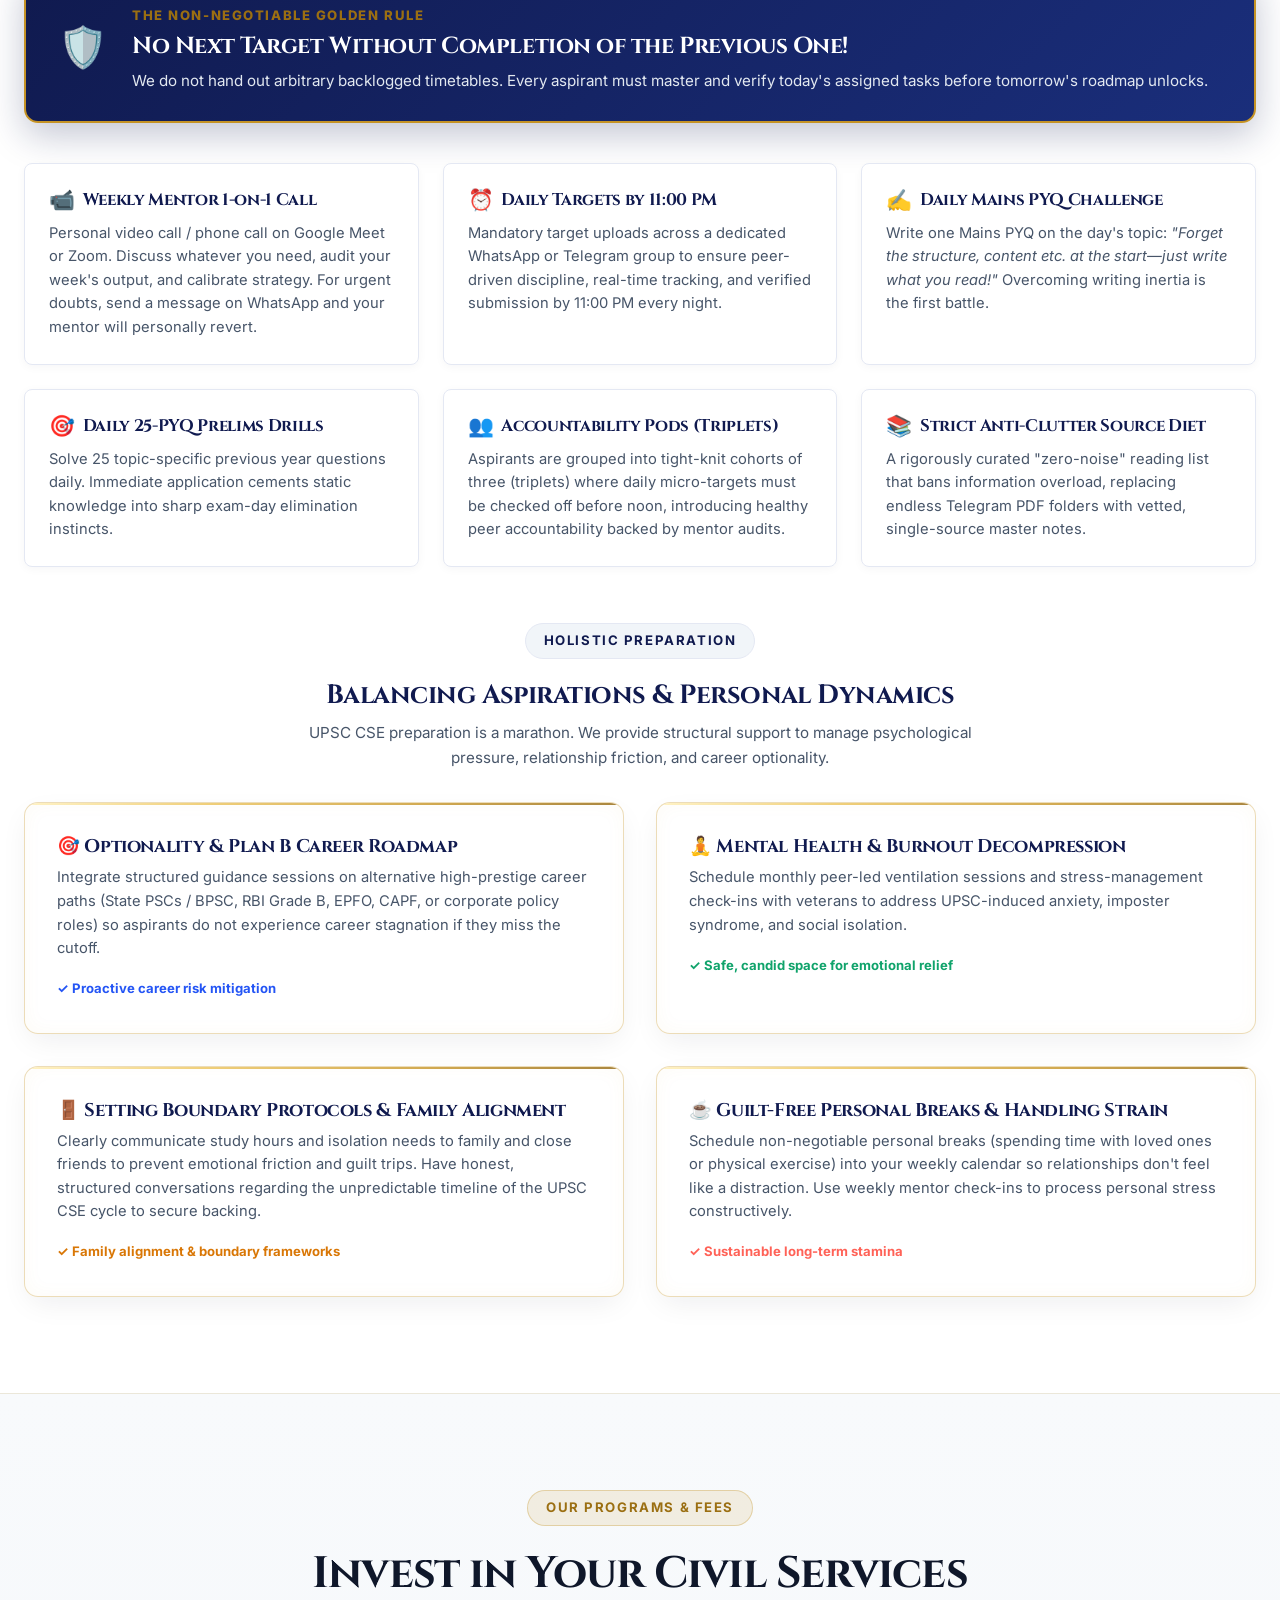
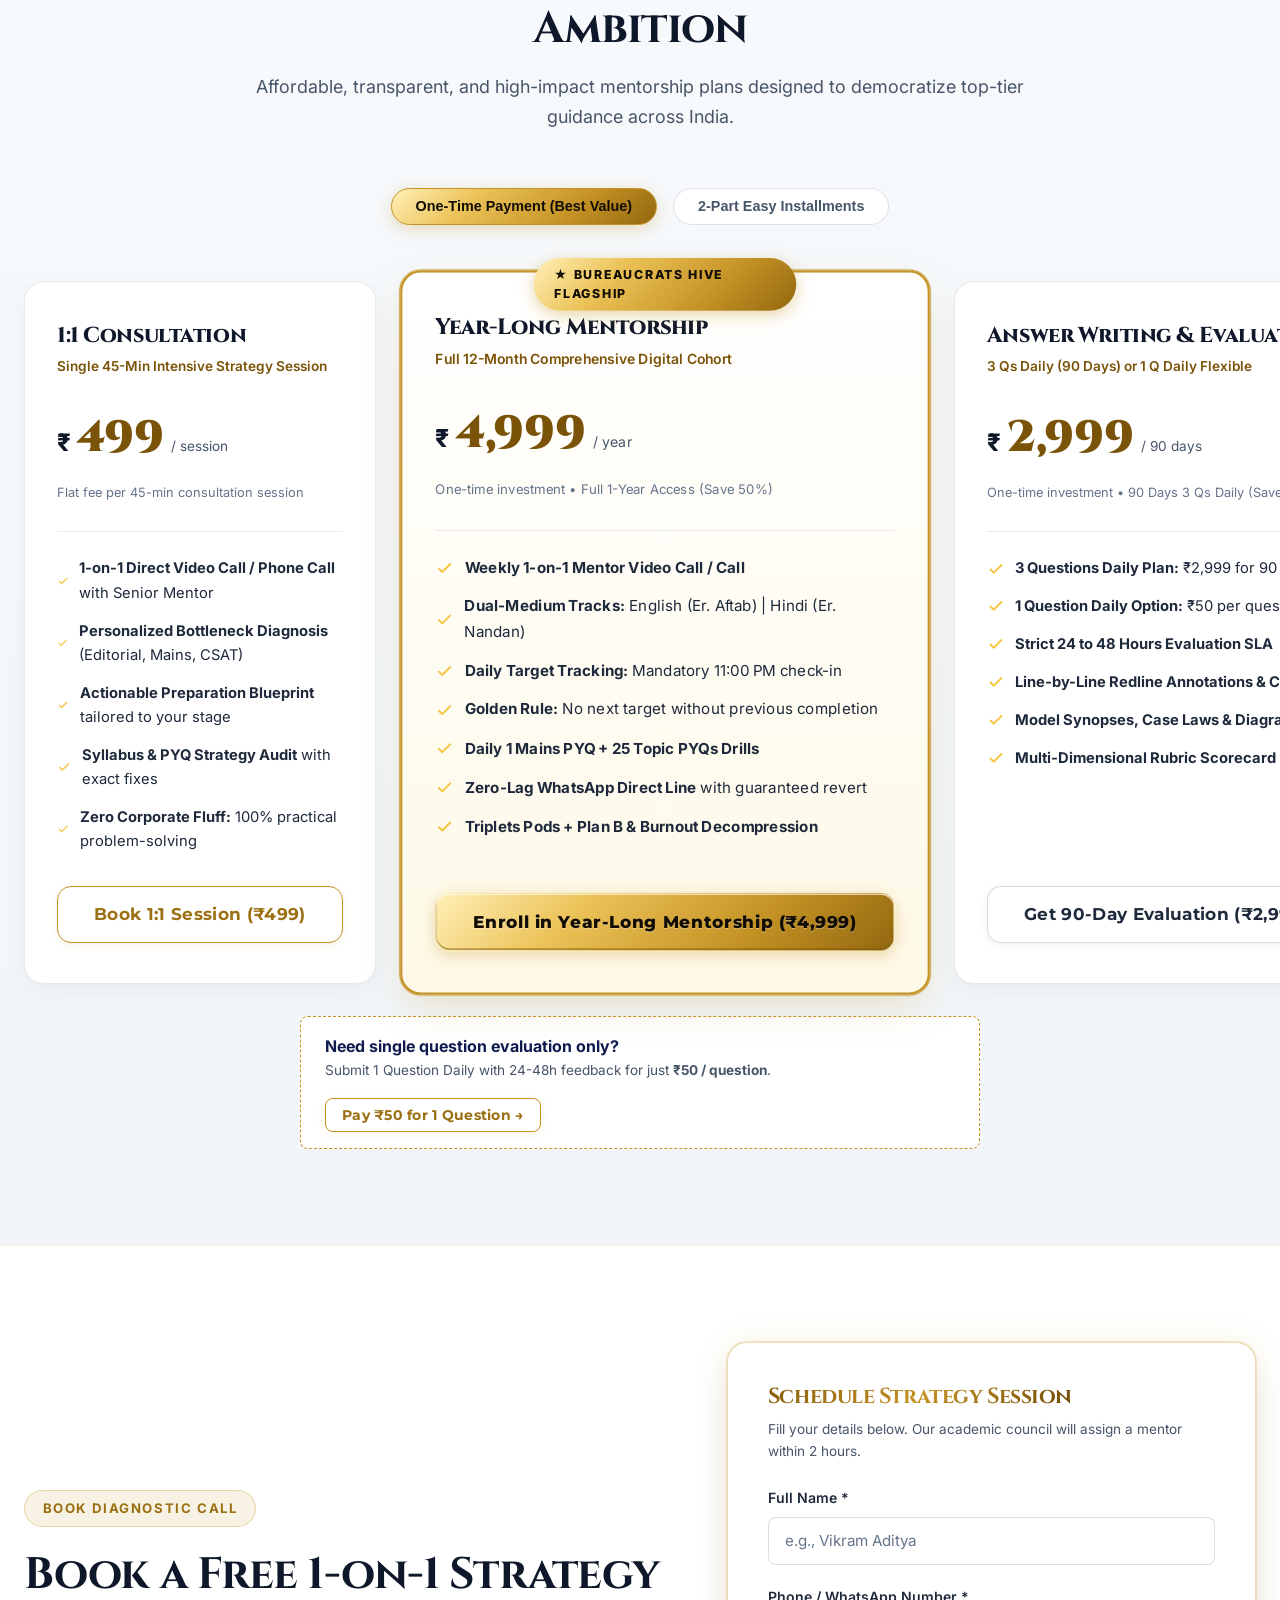
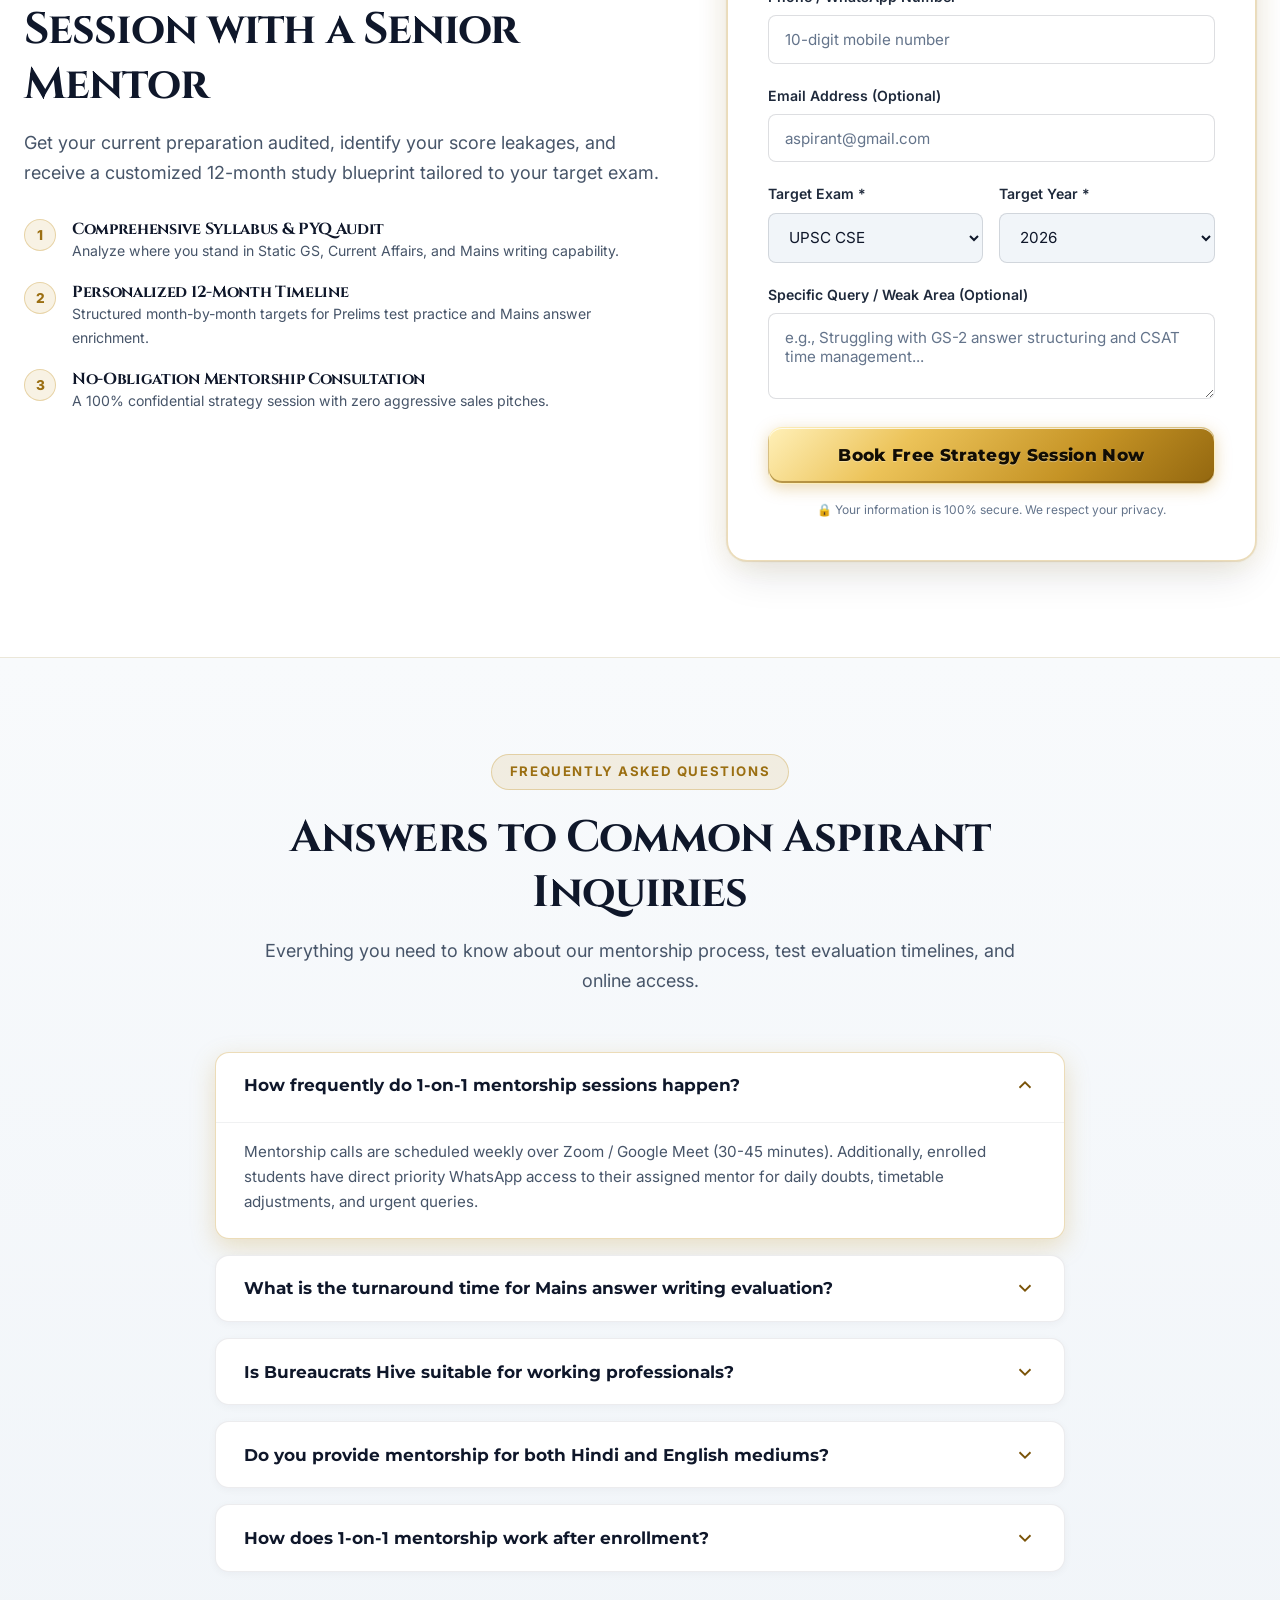
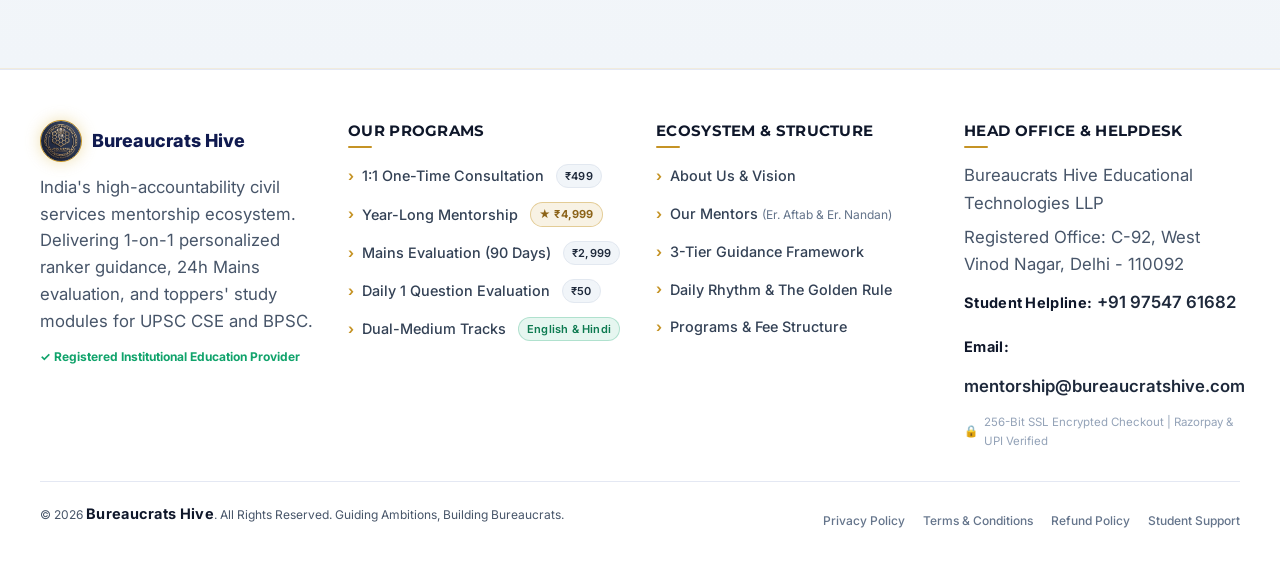
==== commit 460b33b4: "Style footer links with modern palette, golden chevrons, and micro-badges" ====
--- a/index.html
+++ b/index.html
@@ -28,7 +28,7 @@
 
   <!-- Stylesheets -->
   <link rel="stylesheet" href="css/main.css?v=11" />
-  <link rel="stylesheet" href="css/components.css?v=11" />
+  <link rel="stylesheet" href="css/components.css?v=12" />
 </head>
 <body>
 
@@ -1116,33 +1116,92 @@
 
       <!-- Col 2: Mentorship Programs -->
       <div>
-        <strong>Our Programs</strong>
-        <p><a href="#pricing">1:1 One-Time Consultation (₹499)</a></p>
-        <p><a href="#pricing">Year-Long Mentorship (₹4,999)</a></p>
-        <p><a href="#pricing">Mains Evaluation (90 Days - ₹2,999)</a></p>
-        <p><a href="#pricing">Daily 1 Question Evaluation (₹50)</a></p>
-        <p><a href="#team">Dual-Medium Tracks (English &amp; Hindi)</a></p>
+        <h4 class="footer-col-title">Our Programs</h4>
+        <ul class="footer-link-list">
+          <li>
+            <a href="#pricing" class="footer-nav-link">
+              <span class="footer-chevron">›</span>
+              <span class="footer-link-text">1:1 One-Time Consultation</span>
+              <span class="footer-badge">₹499</span>
+            </a>
+          </li>
+          <li>
+            <a href="#pricing" class="footer-nav-link">
+              <span class="footer-chevron">›</span>
+              <span class="footer-link-text">Year-Long Mentorship</span>
+              <span class="footer-badge badge-flagship">★ ₹4,999</span>
+            </a>
+          </li>
+          <li>
+            <a href="#pricing" class="footer-nav-link">
+              <span class="footer-chevron">›</span>
+              <span class="footer-link-text">Mains Evaluation (90 Days)</span>
+              <span class="footer-badge">₹2,999</span>
+            </a>
+          </li>
+          <li>
+            <a href="#pricing" class="footer-nav-link">
+              <span class="footer-chevron">›</span>
+              <span class="footer-link-text">Daily 1 Question Evaluation</span>
+              <span class="footer-badge">₹50</span>
+            </a>
+          </li>
+          <li>
+            <a href="#team" class="footer-nav-link">
+              <span class="footer-chevron">›</span>
+              <span class="footer-link-text">Dual-Medium Tracks</span>
+              <span class="footer-badge badge-lang">English &amp; Hindi</span>
+            </a>
+          </li>
+        </ul>
       </div>
 
       <!-- Col 3: Student Ecosystem & Portal -->
       <div>
-        <strong>Ecosystem &amp; Structure</strong>
-        <p><a href="#about">About Us &amp; Vision</a></p>
-        <p><a href="#team">Our Mentors (Er. Aftab &amp; Er. Nandan)</a></p>
-        <p><a href="#methodology">3-Tier Guidance Framework</a></p>
-        <p><a href="#accountability">Daily Rhythm &amp; The Golden Rule</a></p>
-        <p><a href="#pricing">Programs &amp; Fee Structure</a></p>
+        <h4 class="footer-col-title">Ecosystem &amp; Structure</h4>
+        <ul class="footer-link-list">
+          <li>
+            <a href="#about" class="footer-nav-link">
+              <span class="footer-chevron">›</span>
+              <span class="footer-link-text">About Us &amp; Vision</span>
+            </a>
+          </li>
+          <li>
+            <a href="#team" class="footer-nav-link">
+              <span class="footer-chevron">›</span>
+              <span class="footer-link-text">Our Mentors <span class="footer-subtext">(Er. Aftab &amp; Er. Nandan)</span></span>
+            </a>
+          </li>
+          <li>
+            <a href="#methodology" class="footer-nav-link">
+              <span class="footer-chevron">›</span>
+              <span class="footer-link-text">3-Tier Guidance Framework</span>
+            </a>
+          </li>
+          <li>
+            <a href="#accountability" class="footer-nav-link">
+              <span class="footer-chevron">›</span>
+              <span class="footer-link-text">Daily Rhythm &amp; The Golden Rule</span>
+            </a>
+          </li>
+          <li>
+            <a href="#pricing" class="footer-nav-link">
+              <span class="footer-chevron">›</span>
+              <span class="footer-link-text">Programs &amp; Fee Structure</span>
+            </a>
+          </li>
+        </ul>
       </div>
 
       <!-- Col 4: Registered Office & Helpdesk -->
       <div>
-        <strong>Head Office &amp; Helpdesk</strong>
-        <p>Bureaucrats Hive Educational Technologies LLP</p>
-        <p>Registered Office: C-92, West Vinod Nagar, Delhi - 110092</p>
-        <p style="margin-top: 8px;"><strong>Student Helpline:</strong> +91 97547 61682</p>
-        <p><strong>Email:</strong> <a href="mailto:mentorship@bureaucratshive.com">mentorship@bureaucratshive.com</a></p>
-        <p style="margin-top: 10px; font-size: 11px; color: #94A3B8;">
-          🔒 256-Bit SSL Encrypted Checkout | Razorpay &amp; UPI Verified
+        <h4 class="footer-col-title">Head Office &amp; Helpdesk</h4>
+        <p style="margin-bottom: 6px;">Bureaucrats Hive Educational Technologies LLP</p>
+        <p style="margin-bottom: 8px;">Registered Office: C-92, West Vinod Nagar, Delhi - 110092</p>
+        <p style="margin-top: 10px; margin-bottom: 4px;"><strong>Student Helpline:</strong> <a href="tel:+919754761682" class="footer-contact-link">+91 97547 61682</a></p>
+        <p><strong>Email:</strong> <a href="mailto:mentorship@bureaucratshive.com" class="footer-contact-link">mentorship@bureaucratshive.com</a></p>
+        <p style="margin-top: 12px; font-size: 11.5px; color: #94A3B8; display: flex; align-items: center; gap: 6px;">
+          <span>🔒</span> <span>256-Bit SSL Encrypted Checkout | Razorpay &amp; UPI Verified</span>
         </p>
       </div>
     </div>
@@ -1152,11 +1211,11 @@
       <div>
         &copy; 2026 <strong>Bureaucrats Hive</strong>. All Rights Reserved. Guiding Ambitions, Building Bureaucrats.
       </div>
-      <div style="display: flex; gap: 18px;">
-        <a href="#about" style="color: var(--ed-muted);">Privacy Policy</a>
-        <a href="#about" style="color: var(--ed-muted);">Terms &amp; Conditions</a>
-        <a href="#about" style="color: var(--ed-muted);">Refund Policy</a>
-        <a href="#about" style="color: var(--ed-muted);">Student Support</a>
+      <div style="display: flex; gap: 18px;" class="footer-bottom-links">
+        <a href="#about">Privacy Policy</a>
+        <a href="#about">Terms &amp; Conditions</a>
+        <a href="#about">Refund Policy</a>
+        <a href="#about">Student Support</a>
       </div>
     </div>
   </footer>
--- a/css/components.css
+++ b/css/components.css
@@ -2264,11 +2264,11 @@
 
 /* 9. EdTech Footer Grid */
 .edtech-footer {
-  background: #fff;
+  background: #FFFFFF;
   border-top: 1px solid var(--ed-line);
-  padding: 45px 20px 30px;
-  color: var(--ed-muted);
-  font-size: 13px;
+  padding: 50px 20px 32px;
+  color: #475569;
+  font-size: 13.5px;
 }
 
 .edtech-footer-container {
@@ -2276,24 +2276,156 @@
   margin: 0 auto;
   display: grid;
   grid-template-columns: repeat(auto-fit, minmax(240px, 1fr));
-  gap: 32px;
-}
-
+  gap: 36px 32px;
+}
+
+.footer-col-title,
 .edtech-footer strong {
-  color: var(--ink);
-  font-size: 15px;
+  color: #0F172A;
+  font-size: 14.5px;
+  font-weight: 700;
+  display: inline-block;
+  margin-bottom: 14px;
+  position: relative;
+  letter-spacing: 0.3px;
+}
+
+.footer-col-title::after {
+  content: '';
   display: block;
-  margin-bottom: 8px;
-}
-
+  width: 24px;
+  height: 2.5px;
+  background: var(--gold-primary);
+  border-radius: 2px;
+  margin-top: 6px;
+}
+
+.footer-link-list {
+  list-style: none;
+  margin: 0;
+  padding: 0;
+  display: flex;
+  flex-direction: column;
+  gap: 10px;
+}
+
+.footer-link-list li {
+  margin: 0;
+  padding: 0;
+}
+
+.footer-nav-link {
+  display: inline-flex;
+  align-items: center;
+  gap: 8px;
+  color: #334155 !important;
+  font-size: 13.5px;
+  font-weight: 500;
+  text-decoration: none;
+  transition: all 0.22s ease-in-out;
+  padding: 2px 0;
+}
+
+.footer-chevron {
+  color: var(--gold-primary);
+  font-size: 14px;
+  font-weight: 700;
+  line-height: 1;
+  transition: transform 0.2s ease, color 0.2s ease;
+}
+
+.footer-link-text {
+  transition: color 0.2s ease;
+}
+
+.footer-nav-link:hover {
+  color: var(--gold-primary) !important;
+  transform: translateX(4px);
+  text-decoration: none !important;
+}
+
+.footer-nav-link:hover .footer-chevron {
+  transform: translateX(2px);
+  color: #93670F;
+}
+
+.footer-badge {
+  display: inline-flex;
+  align-items: center;
+  font-size: 11px;
+  font-weight: 600;
+  padding: 2px 8px;
+  border-radius: 999px;
+  background: #F1F5F9;
+  color: #1E293B;
+  border: 1px solid #E2E8F0;
+  margin-left: 4px;
+  white-space: nowrap;
+  letter-spacing: 0.2px;
+  transition: all 0.2s ease;
+}
+
+.footer-badge.badge-flagship {
+  background: rgba(197, 147, 37, 0.12);
+  color: #8C6318;
+  border-color: rgba(197, 147, 37, 0.4);
+  font-weight: 700;
+}
+
+.footer-badge.badge-lang {
+  background: rgba(16, 163, 107, 0.1);
+  color: #0D7A50;
+  border-color: rgba(16, 163, 107, 0.25);
+  font-weight: 600;
+}
+
+.footer-nav-link:hover .footer-badge {
+  border-color: var(--gold-primary);
+  background: #FFF9E6;
+  color: #7A5308;
+}
+
+.footer-subtext {
+  font-size: 12px;
+  color: #64748B;
+  font-weight: 400;
+}
+
+.footer-contact-link {
+  color: #1E293B !important;
+  text-decoration: none !important;
+  font-weight: 600 !important;
+  transition: color 0.2s ease;
+}
+
+.footer-contact-link:hover {
+  color: var(--gold-primary) !important;
+  text-decoration: underline !important;
+}
+
+.footer-bottom-links a {
+  color: #64748B !important;
+  text-decoration: none !important;
+  font-size: 12px;
+  transition: color 0.2s ease;
+}
+
+.footer-bottom-links a:hover {
+  color: var(--gold-primary) !important;
+  text-decoration: underline !important;
+}
+
+/* Fallback for generic footer links so raw blue is eliminated */
 .edtech-footer a {
-  color: var(--blue);
+  color: #334155;
   text-decoration: none;
-  font-weight: 600;
+  font-weight: 500;
+  transition: color 0.2s ease, transform 0.2s ease;
 }
 
 .edtech-footer a:hover {
-  text-decoration: underline;
+  color: var(--gold-primary);
+  text-decoration: none;
 }
 
 /* 11. Bureaucrats Hive - Team, Framework & Accountability Enhancements */
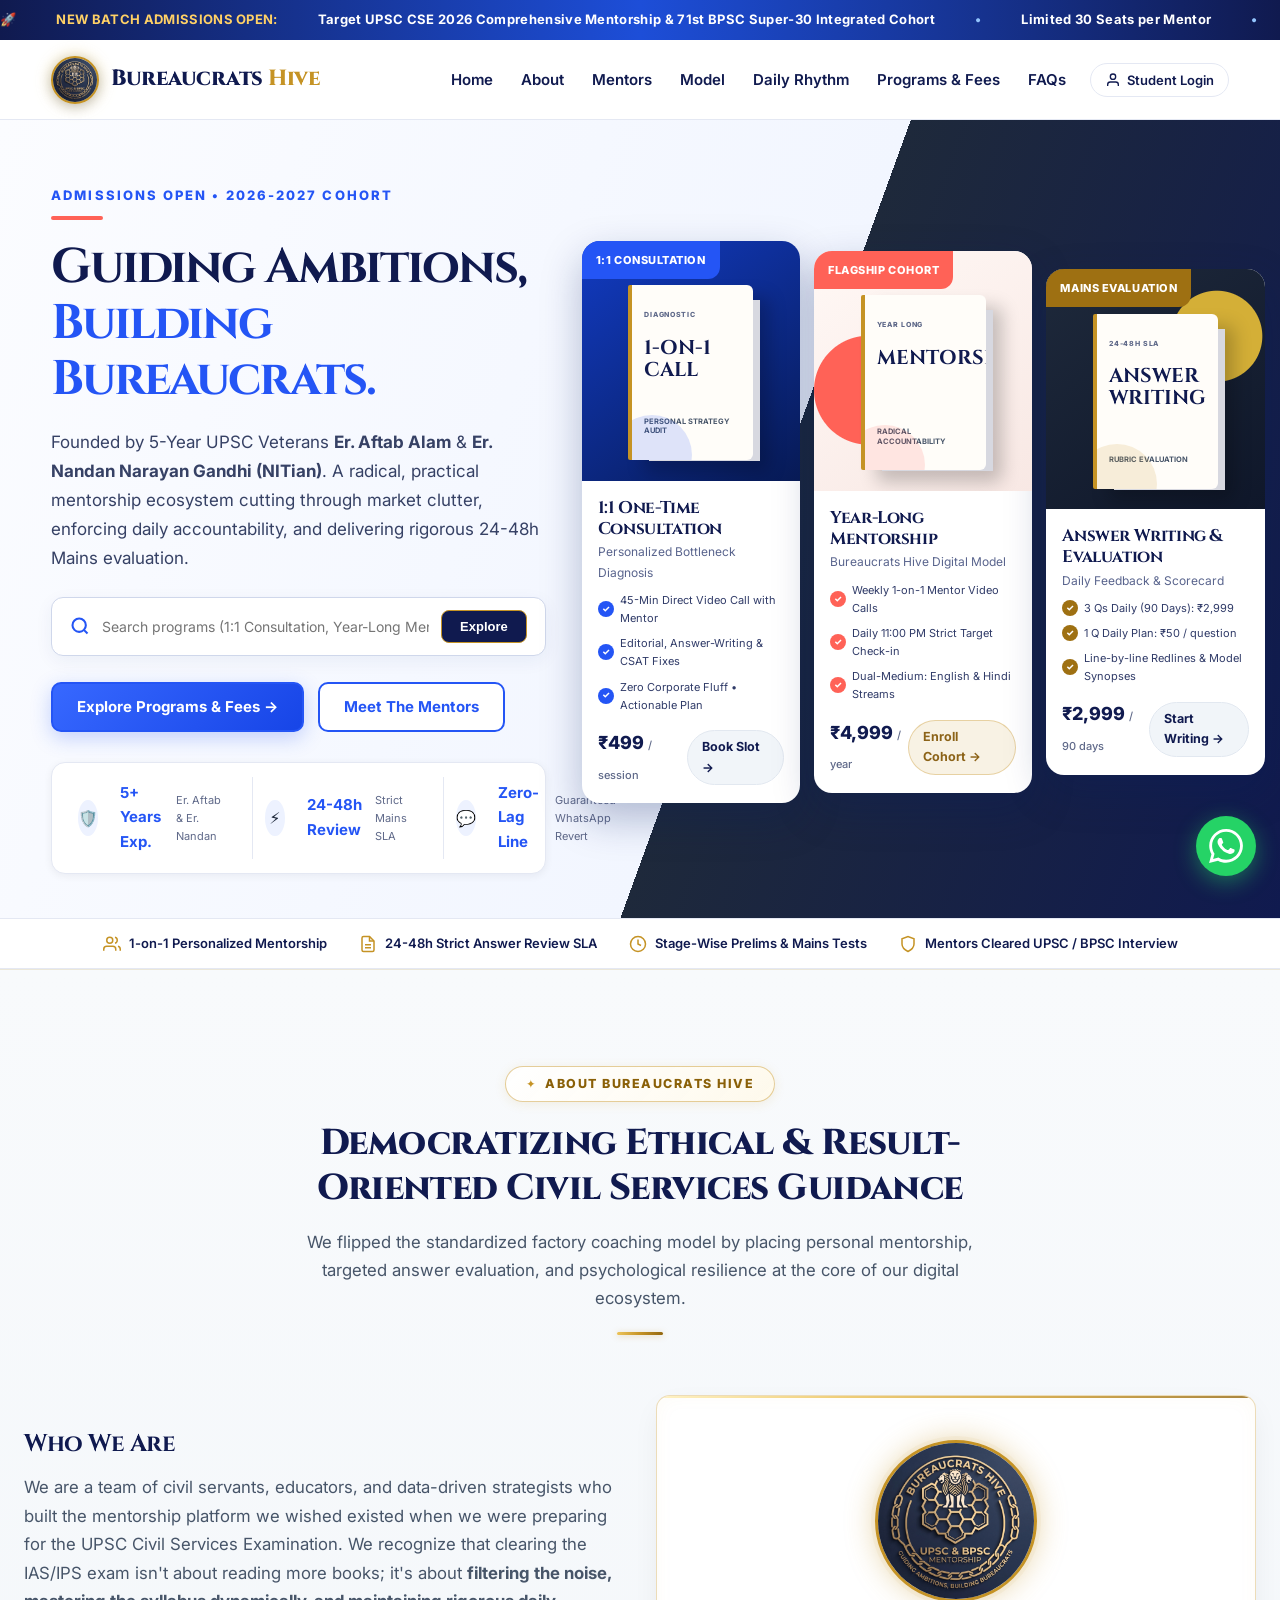
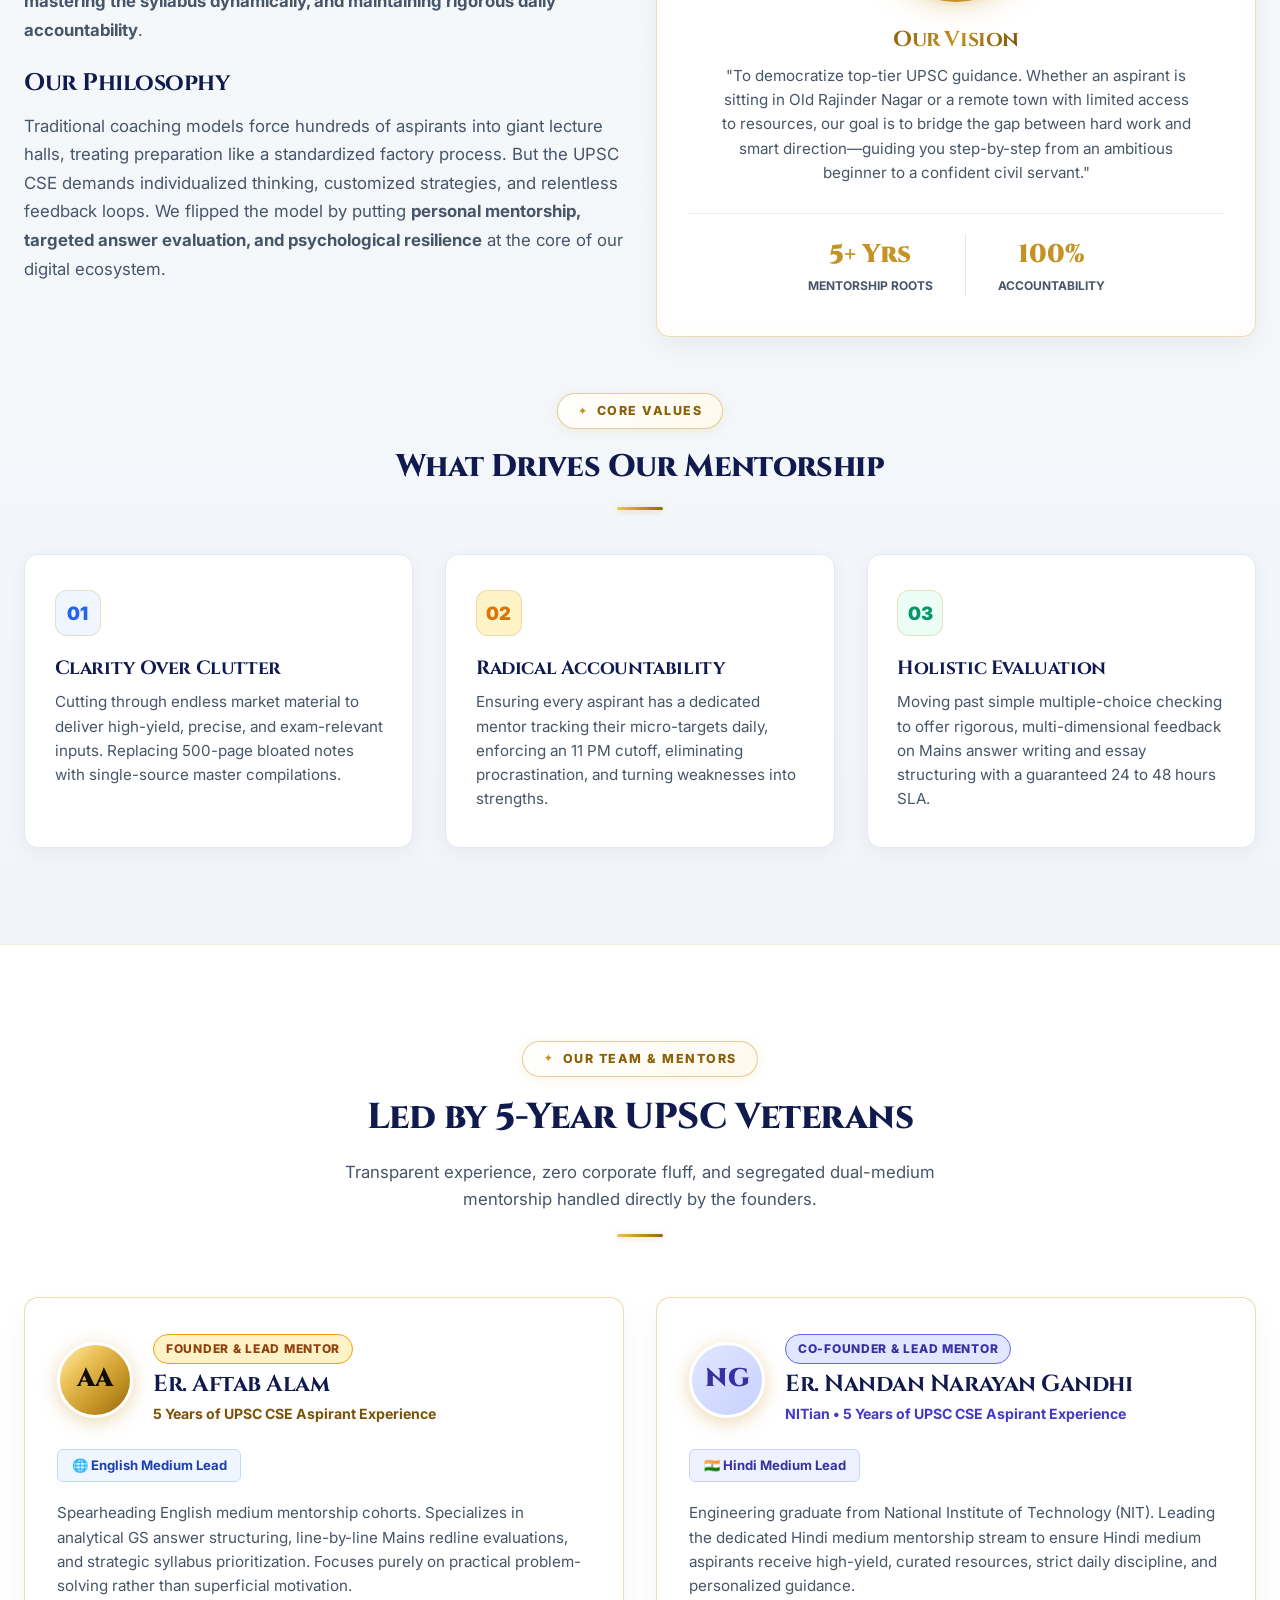
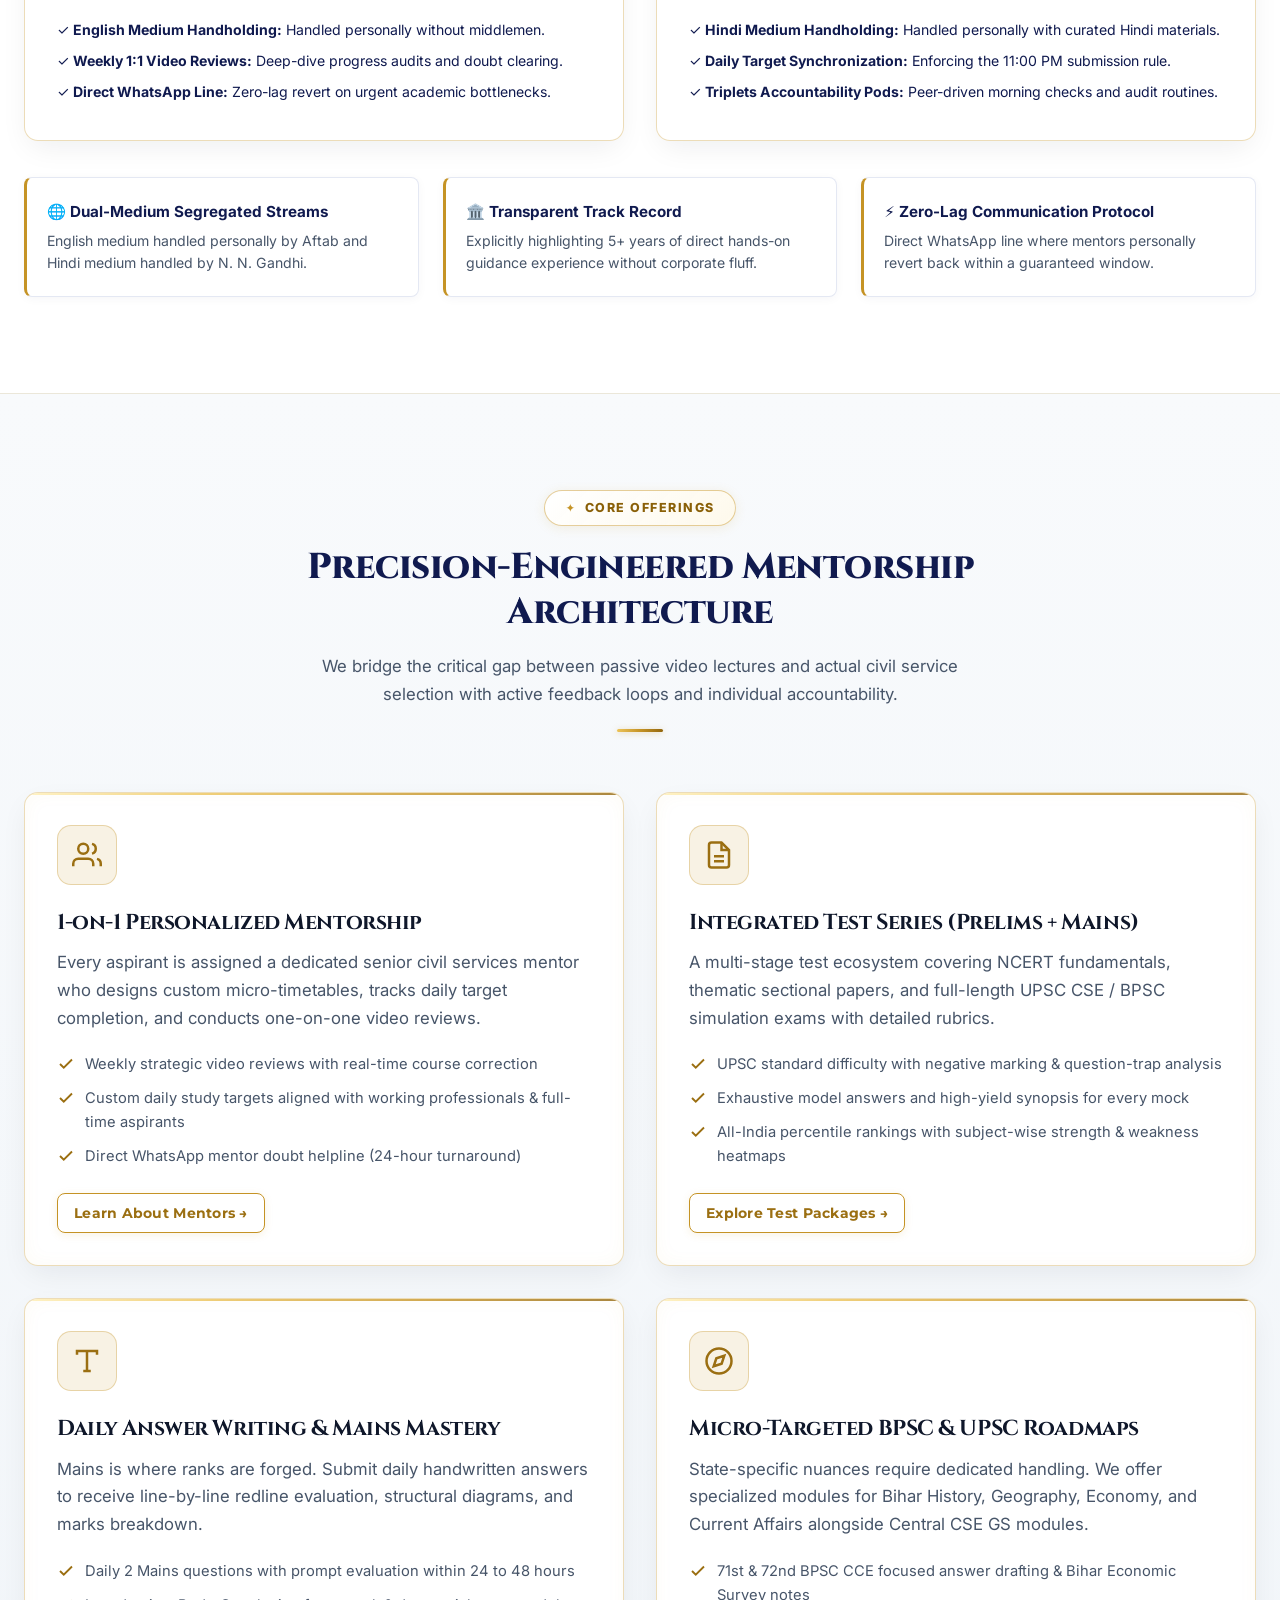
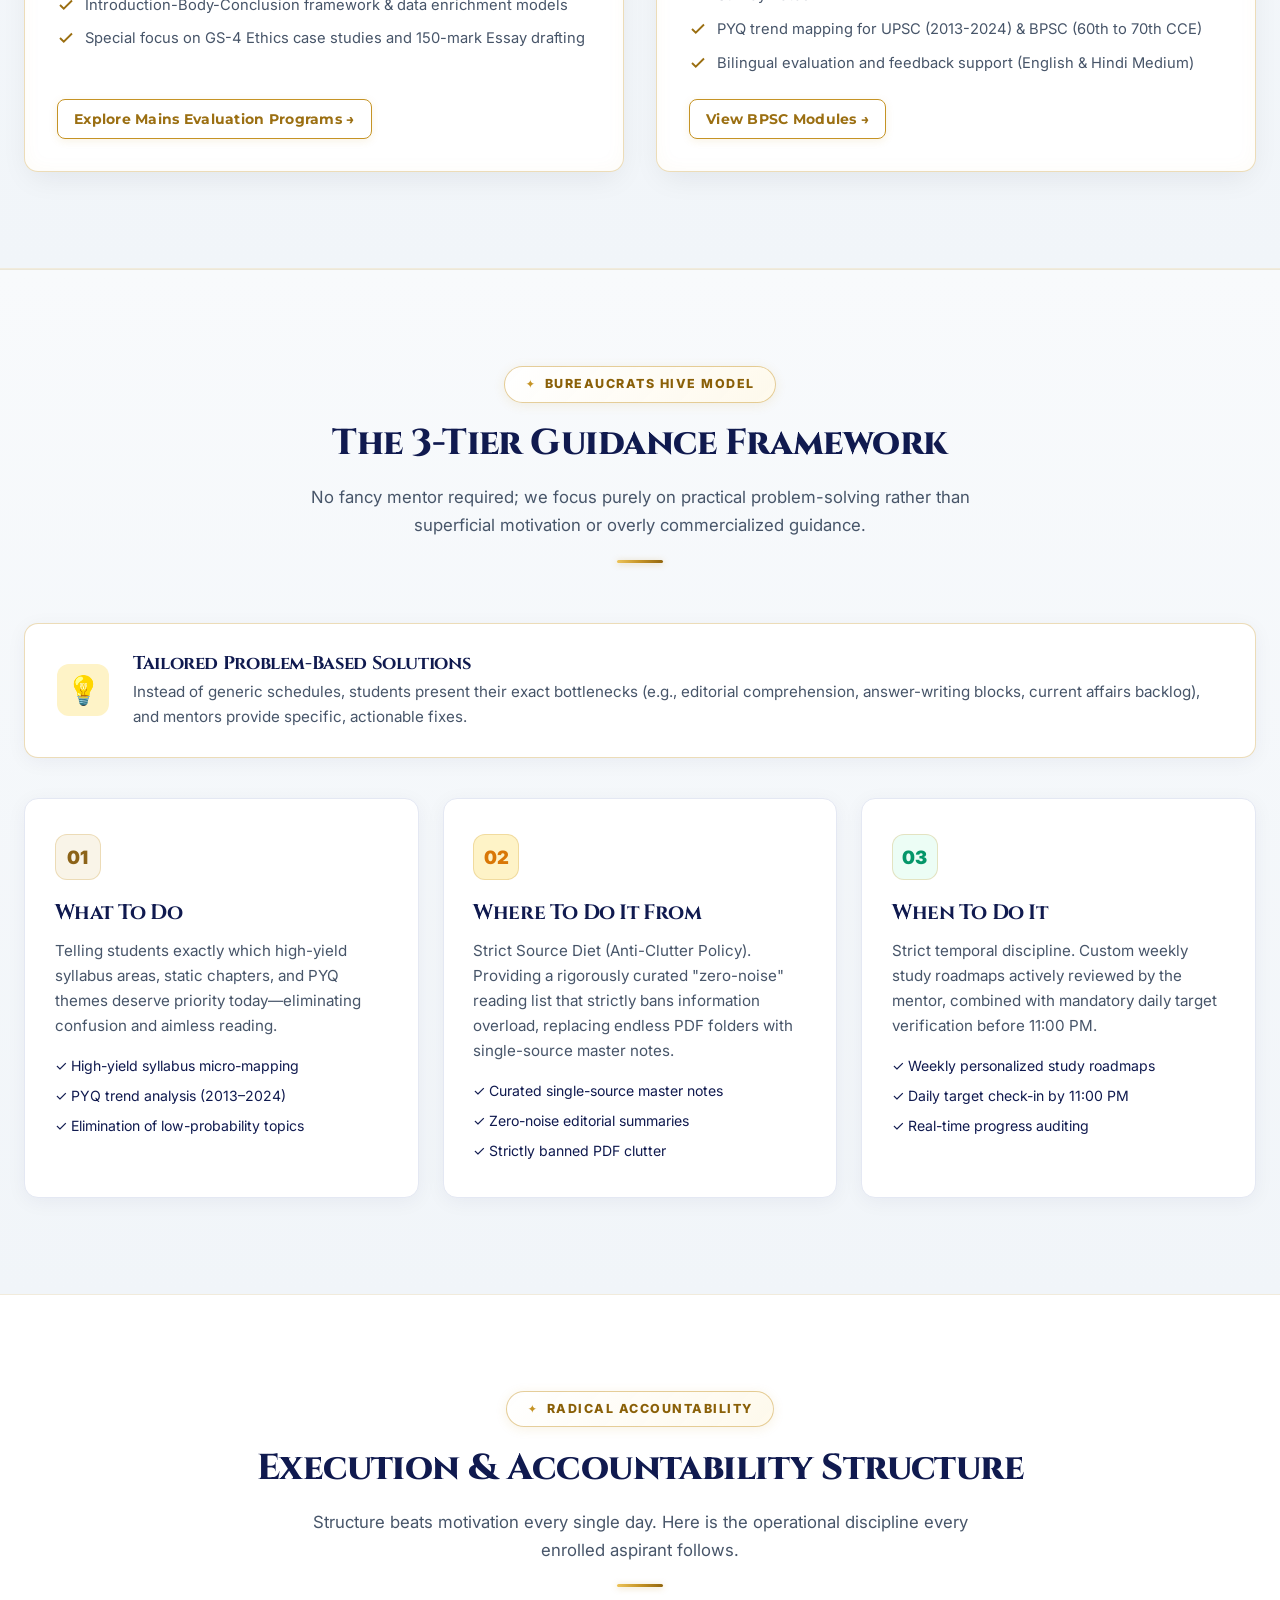
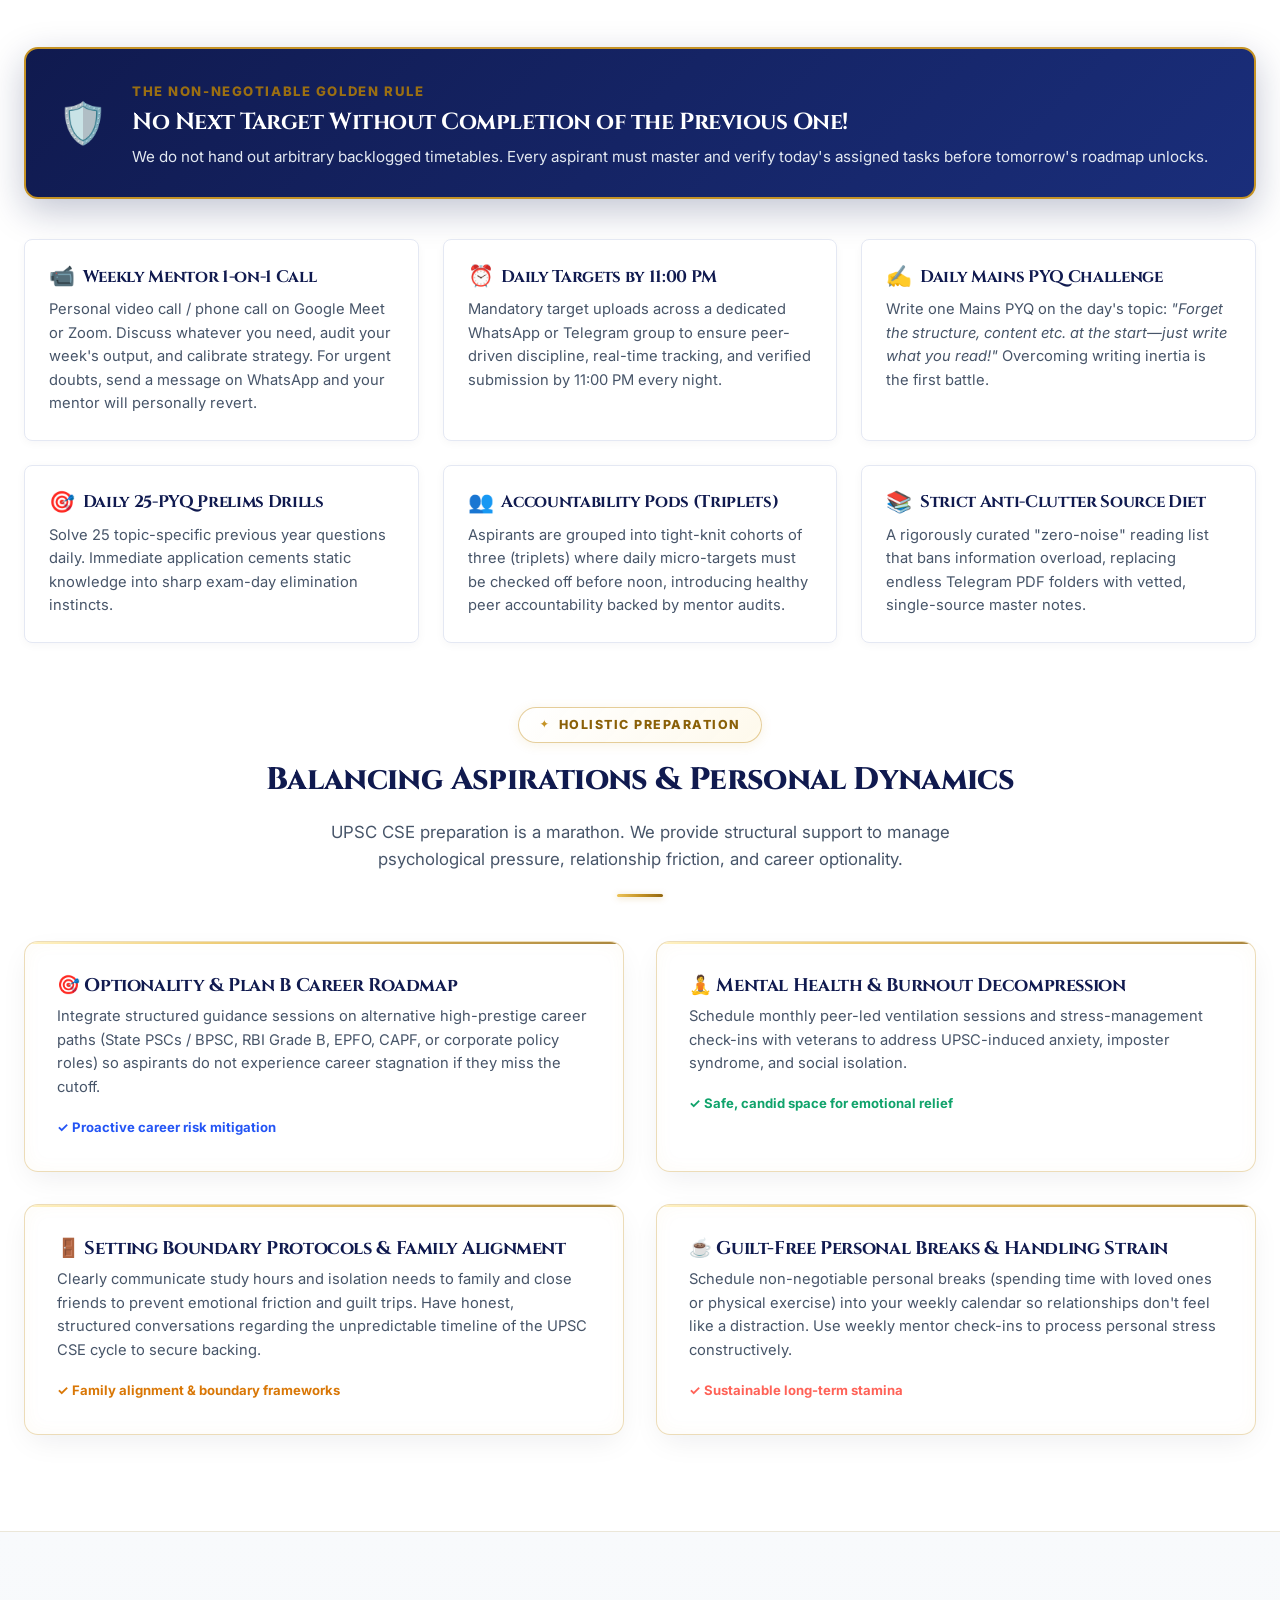
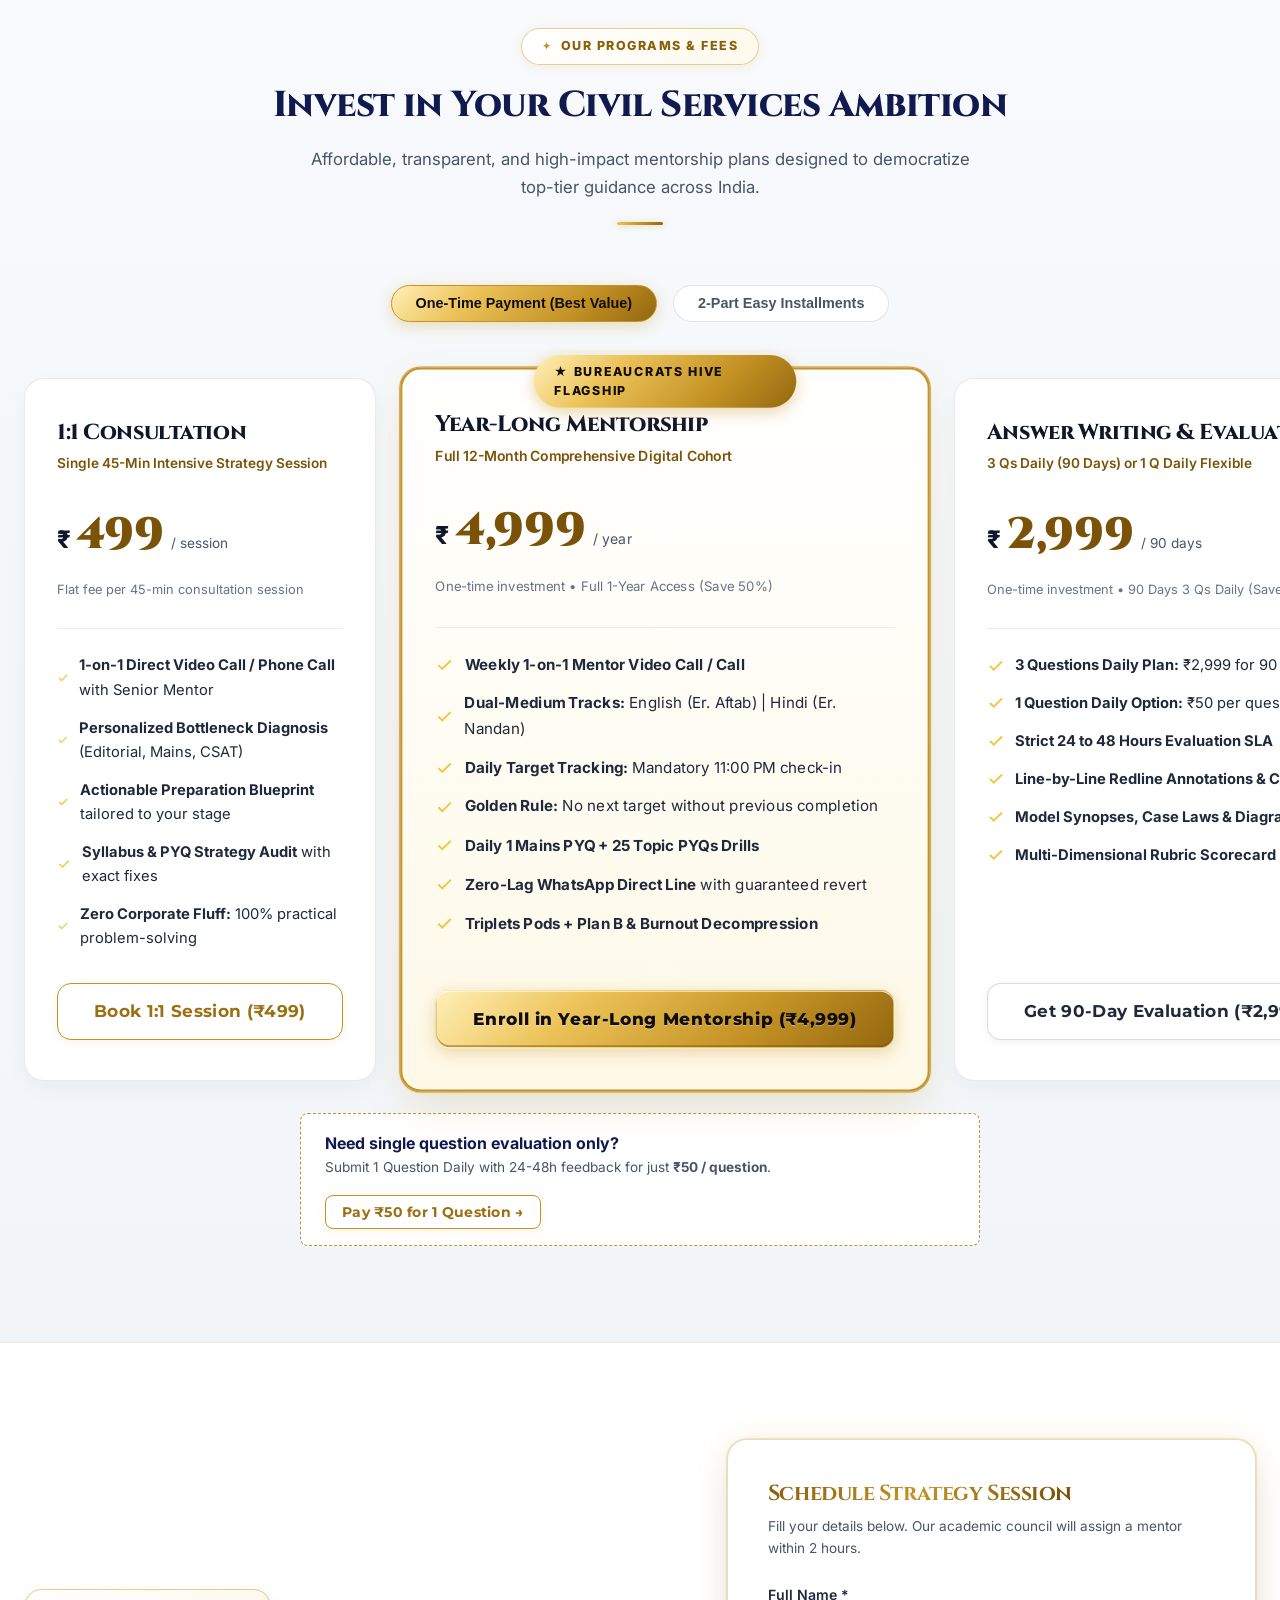
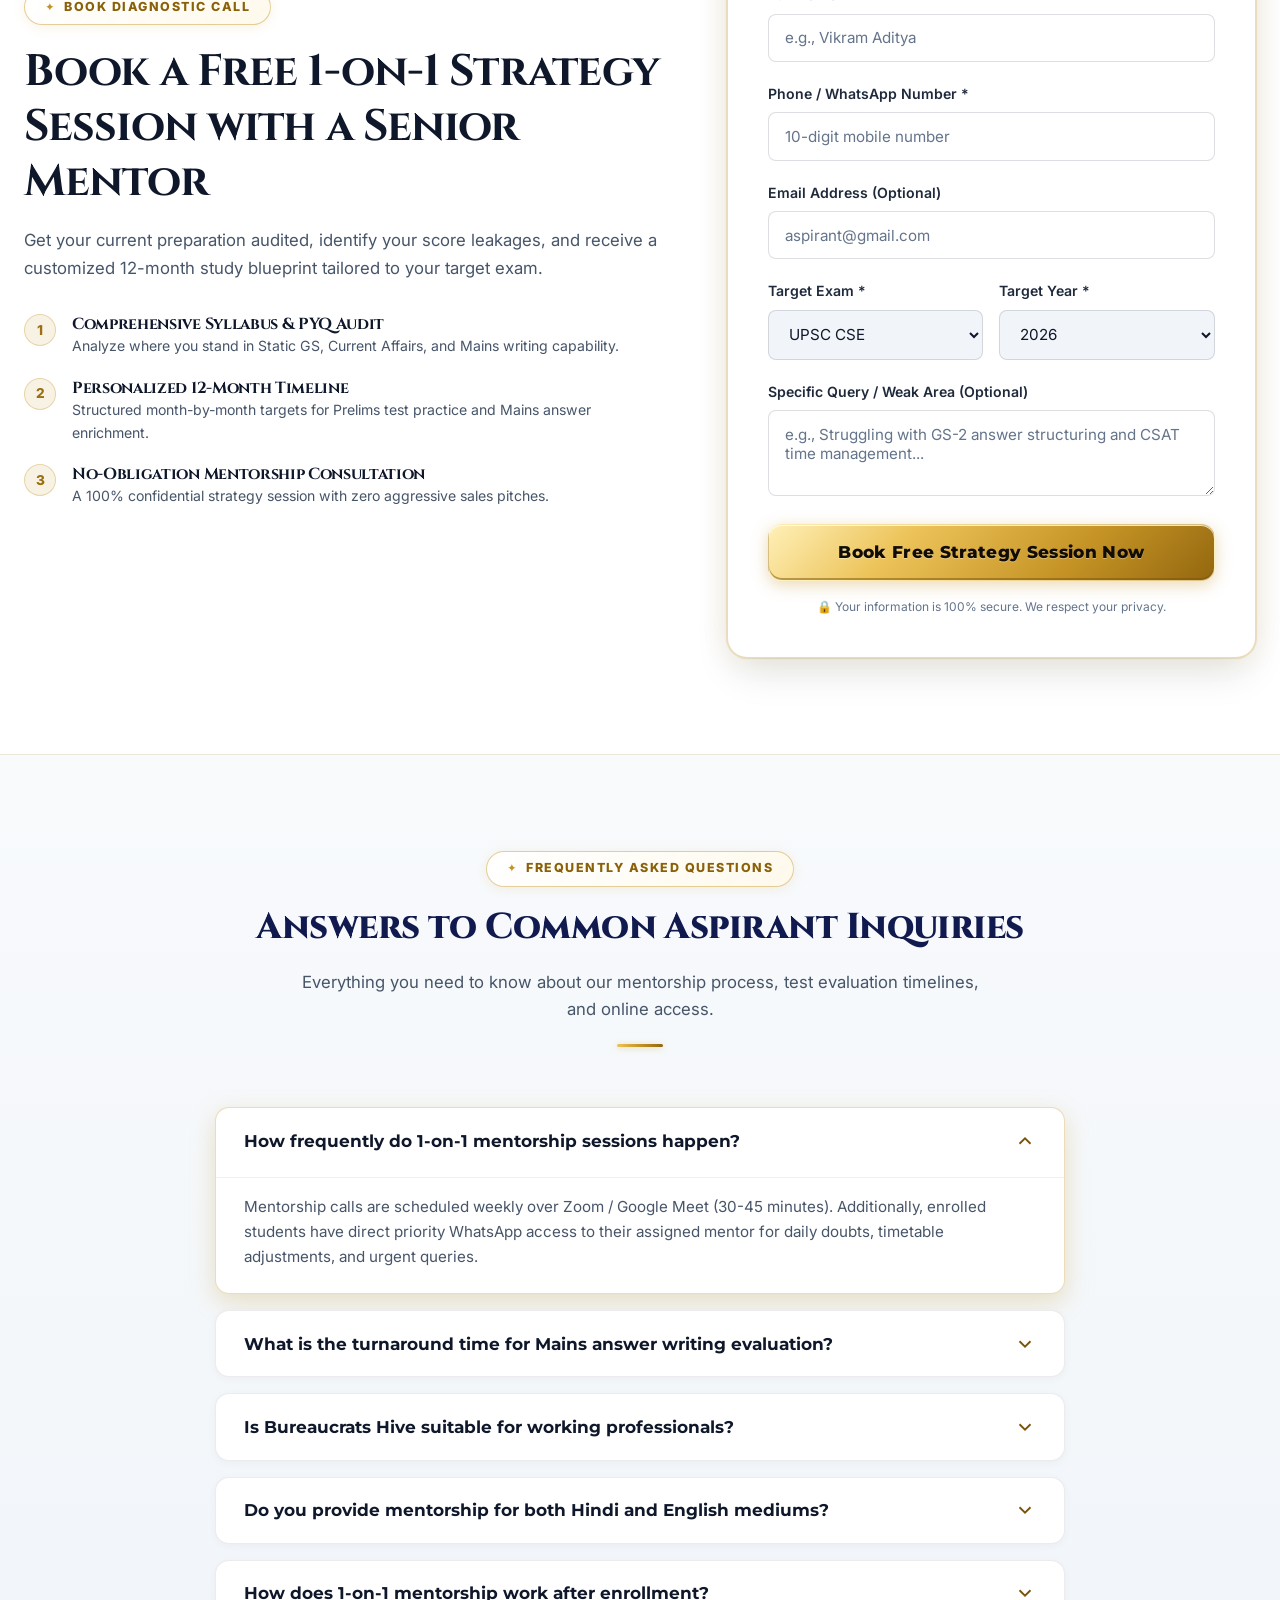
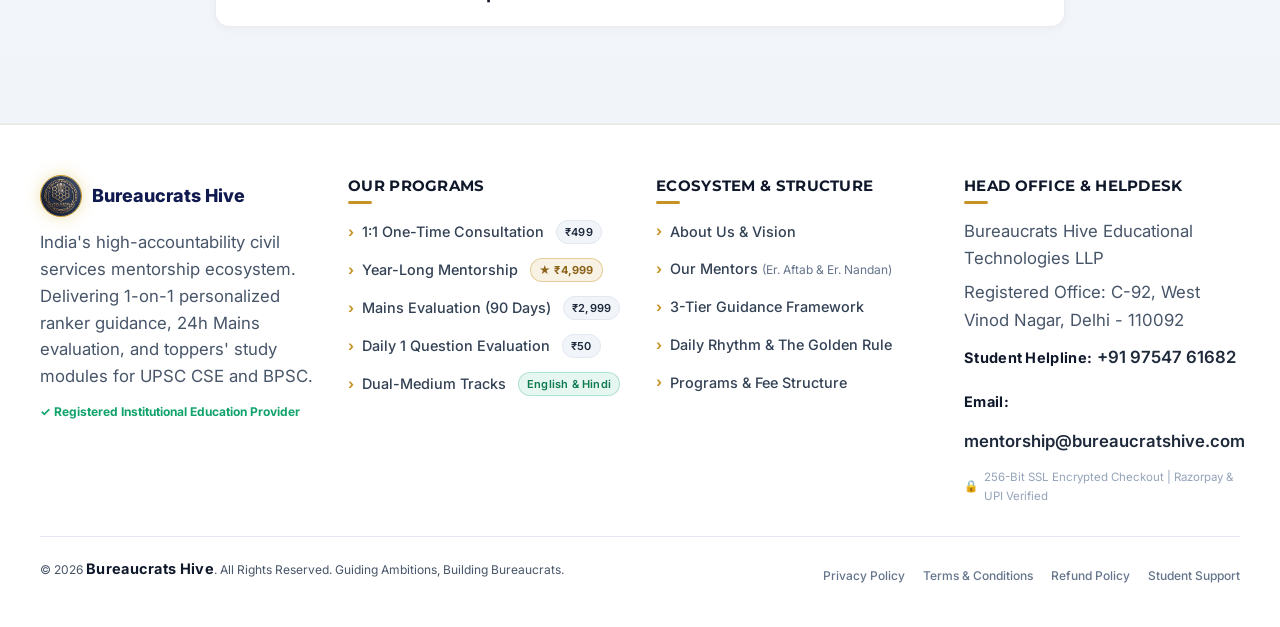
==== commit 63850c3b: "Elevate section title boxes with luxury gold badges, divider bars, and refine cards format" ====
--- a/index.html
+++ b/index.html
@@ -27,8 +27,8 @@
   <link href="https://fonts.googleapis.com/css2?family=Cinzel:wght@600;700;800;900&family=Inter:wght@300;400;500;600;700&family=Montserrat:wght@400;500;600;700;800;900&display=swap" rel="stylesheet" />
 
   <!-- Stylesheets -->
-  <link rel="stylesheet" href="css/main.css?v=11" />
-  <link rel="stylesheet" href="css/components.css?v=12" />
+  <link rel="stylesheet" href="css/main.css?v=12" />
+  <link rel="stylesheet" href="css/components.css?v=13" />
 </head>
 <body>
 
@@ -105,7 +105,7 @@
         <div class="search-bar">
           <svg xmlns="http://www.w3.org/2000/svg" width="20" height="20" viewBox="0 0 24 24" fill="none" stroke="currentColor" stroke-width="2.5"><circle cx="11" cy="11" r="8"></circle><line x1="21" y1="21" x2="16.65" y2="16.65"></line></svg>
           <input type="text" id="catalog-search-input" placeholder="Search programs (1:1 Consultation, Year-Long Mentorship, Mains Eval)..." onkeydown="if(event.key==='Enter') document.getElementById('pricing').scrollIntoView({behavior:'smooth'})" />
-          <button class="btn btn-blue" style="padding: 8px 16px; font-size: 13px; border-radius: 8px;" onclick="document.getElementById('pricing').scrollIntoView({behavior:'smooth'})">Explore</button>
+          <button class="btn-search-hero" onclick="document.getElementById('pricing').scrollIntoView({behavior:'smooth'})">Explore</button>
         </div>
 
         <!-- Action CTAs -->
@@ -167,7 +167,7 @@
             </ul>
             <div style="margin-top: 14px; display: flex; align-items: center; justify-content: space-between;">
               <span style="font-size: 18px; font-weight: 800; color: var(--ink);">₹499 <small style="font-size: 11px; color: var(--ed-muted); font-weight: 500;">/ session</small></span>
-              <span style="font-size: 13px; color: var(--blue); font-weight: 700;">Book Slot &rarr;</span>
+              <span class="promo-btn-cta">Book Slot &rarr;</span>
             </div>
           </div>
         </a>
@@ -192,7 +192,7 @@
             </ul>
             <div style="margin-top: 14px; display: flex; align-items: center; justify-content: space-between;">
               <span style="font-size: 18px; font-weight: 800; color: var(--ink);">₹4,999 <small style="font-size: 11px; color: var(--ed-muted); font-weight: 500;">/ year</small></span>
-              <span style="font-size: 13px; color: var(--coral); font-weight: 700;">Enroll Cohort &rarr;</span>
+              <span class="promo-btn-cta" style="background: rgba(197, 147, 37, 0.12); color: #8C6318; border-color: rgba(197, 147, 37, 0.35);">Enroll Cohort &rarr;</span>
             </div>
           </div>
         </a>
@@ -217,7 +217,7 @@
             </ul>
             <div style="margin-top: 14px; display: flex; align-items: center; justify-content: space-between;">
               <span style="font-size: 18px; font-weight: 800; color: var(--ink);">₹2,999 <small style="font-size: 11px; color: var(--ed-muted); font-weight: 500;">/ 90 days</small></span>
-              <span style="font-size: 13px; color: #9E7012; font-weight: 700;">Start Writing &rarr;</span>
+              <span class="promo-btn-cta">Start Writing &rarr;</span>
             </div>
           </div>
         </a>
@@ -229,19 +229,19 @@
   <!-- Horizontal Trust Pill Strip -->
   <div class="trust-bar-edtech">
     <div class="trust-pill-edtech">
-      <svg xmlns="http://www.w3.org/2000/svg" width="18" height="18" viewBox="0 0 24 24" fill="none" stroke="currentColor" stroke-width="2" style="color:var(--blue);"><path d="M17 21v-2a4 4 0 0 0-4-4H5a4 4 0 0 0-4 4v2"></path><circle cx="9" cy="7" r="4"></circle><path d="M23 21v-2a4 4 0 0 0-3-3.87"></path><path d="M16 3.13a4 4 0 0 1 0 7.75"></path></svg>
+      <svg xmlns="http://www.w3.org/2000/svg" width="18" height="18" viewBox="0 0 24 24" fill="none" stroke="currentColor" stroke-width="2" style="color:var(--gold-primary);"><path d="M17 21v-2a4 4 0 0 0-4-4H5a4 4 0 0 0-4 4v2"></path><circle cx="9" cy="7" r="4"></circle><path d="M23 21v-2a4 4 0 0 0-3-3.87"></path><path d="M16 3.13a4 4 0 0 1 0 7.75"></path></svg>
       <span>1-on-1 Personalized Mentorship</span>
     </div>
     <div class="trust-pill-edtech">
-      <svg xmlns="http://www.w3.org/2000/svg" width="18" height="18" viewBox="0 0 24 24" fill="none" stroke="currentColor" stroke-width="2" style="color:var(--blue);"><path d="M14 2H6a2 2 0 0 0-2 2v16a2 2 0 0 0 2 2h12a2 2 0 0 0 2-2V8z"></path><polyline points="14 2 14 8 20 8"></polyline><line x1="16" y1="13" x2="8" y2="13"></line><line x1="16" y1="17" x2="8" y2="17"></line></svg>
+      <svg xmlns="http://www.w3.org/2000/svg" width="18" height="18" viewBox="0 0 24 24" fill="none" stroke="currentColor" stroke-width="2" style="color:var(--gold-primary);"><path d="M14 2H6a2 2 0 0 0-2 2v16a2 2 0 0 0 2 2h12a2 2 0 0 0 2-2V8z"></path><polyline points="14 2 14 8 20 8"></polyline><line x1="16" y1="13" x2="8" y2="13"></line><line x1="16" y1="17" x2="8" y2="17"></line></svg>
       <span>24-48h Strict Answer Review SLA</span>
     </div>
     <div class="trust-pill-edtech">
-      <svg xmlns="http://www.w3.org/2000/svg" width="18" height="18" viewBox="0 0 24 24" fill="none" stroke="currentColor" stroke-width="2" style="color:var(--blue);"><circle cx="12" cy="12" r="10"></circle><polyline points="12 6 12 12 16 14"></polyline></svg>
+      <svg xmlns="http://www.w3.org/2000/svg" width="18" height="18" viewBox="0 0 24 24" fill="none" stroke="currentColor" stroke-width="2" style="color:var(--gold-primary);"><circle cx="12" cy="12" r="10"></circle><polyline points="12 6 12 12 16 14"></polyline></svg>
       <span>Stage-Wise Prelims &amp; Mains Tests</span>
     </div>
     <div class="trust-pill-edtech">
-      <svg xmlns="http://www.w3.org/2000/svg" width="18" height="18" viewBox="0 0 24 24" fill="none" stroke="currentColor" stroke-width="2" style="color:var(--blue);"><path d="M12 22s8-4 8-10V5l-8-3-8 3v7c0 6 8 10 8 10z"></path></svg>
+      <svg xmlns="http://www.w3.org/2000/svg" width="18" height="18" viewBox="0 0 24 24" fill="none" stroke="currentColor" stroke-width="2" style="color:var(--gold-primary);"><path d="M12 22s8-4 8-10V5l-8-3-8 3v7c0 6 8 10 8 10z"></path></svg>
       <span>Mentors Cleared UPSC / BPSC Interview</span>
     </div>
   </div>
@@ -293,9 +293,9 @@
       </div>
 
       <!-- What Drives Us (3 Visual Pillars) -->
-      <div style="text-align: center; margin-bottom: 2rem;">
-        <span class="section-tag" style="background: var(--blue-pale); border-color: rgba(36,85,245,0.2); color: var(--blue);">Core Values</span>
-        <h3 style="font-size: 1.85rem; color: var(--ink);">What Drives Us</h3>
+      <div class="section-header" style="margin-bottom: 2.75rem;">
+        <span class="section-tag">Core Values</span>
+        <h3 style="font-size: 1.95rem; color: var(--ink); font-weight: 800; font-family: var(--font-heading);">What Drives Our Mentorship</h3>
       </div>
 
       <div class="grid-3">
@@ -388,18 +388,18 @@
       </div>
 
       <!-- Trust Pillars Row -->
-      <div style="display: grid; grid-template-columns: repeat(3, 1fr); gap: 1.5rem; margin-top: 2rem;">
-        <div style="background: #FAFBFD; border: 1px solid var(--ed-line); border-radius: var(--radius-sm); padding: 1.25rem;">
-          <strong style="color: var(--ink); display: block; margin-bottom: 0.35rem;">Dual-Medium Segregated Streams</strong>
-          <p style="font-size: 0.88rem; color: var(--text-slate); margin: 0;">English medium handled personally by Aftab and Hindi medium handled by N. N. Gandhi.</p>
-        </div>
-        <div style="background: #FAFBFD; border: 1px solid var(--ed-line); border-radius: var(--radius-sm); padding: 1.25rem;">
-          <strong style="color: var(--ink); display: block; margin-bottom: 0.35rem;">Transparent Track Record</strong>
-          <p style="font-size: 0.88rem; color: var(--text-slate); margin: 0;">Explicitly highlighting 5+ years of direct hands-on guidance experience without corporate fluff.</p>
-        </div>
-        <div style="background: #FAFBFD; border: 1px solid var(--ed-line); border-radius: var(--radius-sm); padding: 1.25rem;">
-          <strong style="color: var(--ink); display: block; margin-bottom: 0.35rem;">Zero-Lag Communication Protocol</strong>
-          <p style="font-size: 0.88rem; color: var(--text-slate); margin: 0;">Direct WhatsApp line where mentors personally revert back within a guaranteed window.</p>
+      <div style="display: grid; grid-template-columns: repeat(3, 1fr); gap: 1.5rem; margin-top: 2.25rem;">
+        <div class="trust-feature-card">
+          <strong style="color: var(--ink); display: block; margin-bottom: 0.35rem; font-size: 0.95rem;">🌐 Dual-Medium Segregated Streams</strong>
+          <p style="font-size: 0.88rem; color: var(--text-slate); margin: 0; line-height: 1.6;">English medium handled personally by Aftab and Hindi medium handled by N. N. Gandhi.</p>
+        </div>
+        <div class="trust-feature-card">
+          <strong style="color: var(--ink); display: block; margin-bottom: 0.35rem; font-size: 0.95rem;">🏛️ Transparent Track Record</strong>
+          <p style="font-size: 0.88rem; color: var(--text-slate); margin: 0; line-height: 1.6;">Explicitly highlighting 5+ years of direct hands-on guidance experience without corporate fluff.</p>
+        </div>
+        <div class="trust-feature-card">
+          <strong style="color: var(--ink); display: block; margin-bottom: 0.35rem; font-size: 0.95rem;">⚡ Zero-Lag Communication Protocol</strong>
+          <p style="font-size: 0.88rem; color: var(--text-slate); margin: 0; line-height: 1.6;">Direct WhatsApp line where mentors personally revert back within a guaranteed window.</p>
         </div>
       </div>
     </div>
@@ -690,11 +690,11 @@
       </div>
 
       <!-- Strategic Backups & Personal Dynamics Section -->
-      <div style="margin-top: 3.5rem;">
-        <div style="text-align: center; margin-bottom: 2rem;">
-          <span class="section-tag" style="background: #F1F5F9; color: var(--ink); border-color: var(--ed-line);">Holistic Preparation</span>
-          <h3 style="font-size: 1.65rem; color: var(--ink);">Balancing Aspirations &amp; Personal Dynamics</h3>
-          <p style="font-size: 0.95rem; color: var(--text-slate); max-width: 680px; margin: 0.5rem auto 0 auto;">
+      <div style="margin-top: 4rem;">
+        <div class="section-header" style="margin-bottom: 2.75rem;">
+          <span class="section-tag">Holistic Preparation</span>
+          <h3 style="font-size: 1.95rem; color: var(--ink); font-weight: 800; font-family: var(--font-heading);">Balancing Aspirations &amp; Personal Dynamics</h3>
+          <p class="section-subtitle">
             UPSC CSE preparation is a marathon. We provide structural support to manage psychological pressure, relationship friction, and career optionality.
           </p>
         </div>
--- a/css/main.css
+++ b/css/main.css
@@ -207,30 +207,68 @@
 
 .section-header {
   text-align: center;
-  max-width: 780px;
-  margin: 0 auto 3.5rem auto;
+  max-width: 820px;
+  margin: 0 auto 3.75rem auto;
+  position: relative;
 }
 
 .section-tag {
   display: inline-flex;
   align-items: center;
   gap: 0.5rem;
-  background: var(--gold-muted);
-  border: 1px solid var(--gold-border);
-  color: var(--gold-light);
-  padding: 0.4rem 1.1rem;
-  border-radius: var(--radius-full);
-  font-size: 0.825rem;
-  font-weight: 700;
+  background: linear-gradient(135deg, rgba(255, 255, 255, 0.98) 0%, rgba(254, 249, 235, 0.95) 100%);
+  border: 1.5px solid rgba(197, 147, 37, 0.45);
+  color: #8A6008;
+  padding: 0.42rem 1.25rem;
+  border-radius: 999px;
+  font-size: 0.78rem;
+  font-weight: 800;
   letter-spacing: 0.12em;
   text-transform: uppercase;
-  margin-bottom: 1.25rem;
+  margin-bottom: 1.15rem;
+  box-shadow: 0 2px 12px rgba(197, 147, 37, 0.12);
+  transition: all 0.25s ease;
+}
+
+.section-tag::before {
+  content: '✦';
+  font-size: 0.72rem;
+  color: var(--gold-primary);
+}
+
+.section-tag:hover {
+  transform: translateY(-1px);
+  border-color: var(--gold-primary);
+  box-shadow: 0 4px 16px rgba(197, 147, 37, 0.22);
+}
+
+.section-header h2 {
+  font-size: 2.25rem;
+  font-weight: 800;
+  color: var(--ink);
+  letter-spacing: -0.015em;
+  line-height: 1.25;
+}
+
+.section-header::after {
+  content: '';
+  display: block;
+  width: 46px;
+  height: 3px;
+  background: linear-gradient(90deg, #ECC359 0%, #C59325 50%, #93670F 100%);
+  border-radius: 3px;
+  margin: 1.25rem auto 0 auto;
+  box-shadow: 0 1px 6px rgba(197, 147, 37, 0.35);
 }
 
 .section-subtitle {
-  margin-top: 1rem;
-  font-size: 1.125rem;
-  color: var(--text-slate);
+  margin-top: 1.15rem;
+  font-size: 1.05rem;
+  color: #475569;
+  line-height: 1.65;
+  max-width: 680px;
+  margin-left: auto;
+  margin-right: auto;
 }
 
 /* Glassmorphism Card Base - 3D Beveled Gold Trim */
--- a/css/components.css
+++ b/css/components.css
@@ -2523,32 +2523,94 @@
 
 .tier-pillar-card {
   background: #fff;
-  border: 1px solid var(--ed-line);
+  border: 1.5px solid var(--ed-line);
   border-radius: var(--radius-md);
-  padding: 2rem 1.75rem;
+  padding: 2.2rem 1.85rem;
   position: relative;
   transition: all var(--transition-normal);
   box-shadow: 0 4px 20px rgba(16, 26, 79, 0.05);
 }
 
 .tier-pillar-card:hover {
-  transform: translateY(-4px);
-  border-color: var(--blue);
-  box-shadow: 0 12px 30px rgba(36, 85, 245, 0.12);
+  transform: translateY(-5px);
+  border-color: var(--gold-primary);
+  box-shadow: 0 14px 32px rgba(197, 147, 37, 0.16);
 }
 
 .tier-pillar-number {
-  width: 44px;
-  height: 44px;
+  width: 46px;
+  height: 46px;
   border-radius: 12px;
-  background: var(--blue-pale);
-  color: var(--blue);
+  background: rgba(197, 147, 37, 0.1);
+  color: #8C6318;
   display: flex;
   align-items: center;
   justify-content: center;
   font-weight: 900;
   font-size: 1.15rem;
   margin-bottom: 1.25rem;
+  border: 1px solid rgba(197, 147, 37, 0.25);
+}
+
+/* Promo Card CTA Button */
+.promo-btn-cta {
+  display: inline-flex;
+  align-items: center;
+  gap: 6px;
+  padding: 6px 14px;
+  border-radius: 999px;
+  background: #F1F5F9;
+  color: var(--ink);
+  font-size: 12.5px;
+  font-weight: 700;
+  border: 1px solid #E2E8F0;
+  transition: all 0.22s ease;
+}
+
+.promo-card:hover .promo-btn-cta {
+  background: var(--gold-gradient);
+  color: #4E3403;
+  border-color: var(--gold-primary);
+  box-shadow: 0 4px 12px rgba(197, 147, 37, 0.3);
+  transform: translateX(3px);
+}
+
+/* Hero Search Button */
+.btn-search-hero {
+  background: var(--ink) !important;
+  color: #FFFFFF !important;
+  border: 1.5px solid var(--gold-primary) !important;
+  padding: 8px 18px !important;
+  font-size: 13px !important;
+  font-weight: 700 !important;
+  border-radius: 8px !important;
+  cursor: pointer;
+  transition: all 0.2s ease;
+}
+
+.btn-search-hero:hover {
+  background: #172774 !important;
+  border-color: #E2B755 !important;
+  box-shadow: 0 2px 10px rgba(16, 26, 79, 0.25);
+  transform: translateY(-1px);
+}
+
+/* Trust Feature Cards (Team section) */
+.trust-feature-card {
+  background: #FFFFFF;
+  border: 1px solid var(--ed-line);
+  border-left: 3px solid var(--gold-primary);
+  border-radius: var(--radius-sm);
+  padding: 1.35rem 1.25rem;
+  box-shadow: 0 2px 10px rgba(16, 26, 79, 0.04);
+  transition: all 0.22s ease;
+}
+
+.trust-feature-card:hover {
+  transform: translateY(-3px);
+  border-color: rgba(197, 147, 37, 0.5);
+  border-left: 3px solid var(--gold-primary);
+  box-shadow: 0 8px 24px rgba(197, 147, 37, 0.12);
 }
 
 /* Non-Negotiable Golden Rule Banner */
@@ -2610,6 +2672,8 @@
     flex-direction: column;
     text-align: center;
   }
+}
+
 @media (max-width: 1100px) {
   .desktop-links-edtech { display: none; }
   .hero-edtech { background: linear-gradient(#FBFCFF, #EDF3FF); }
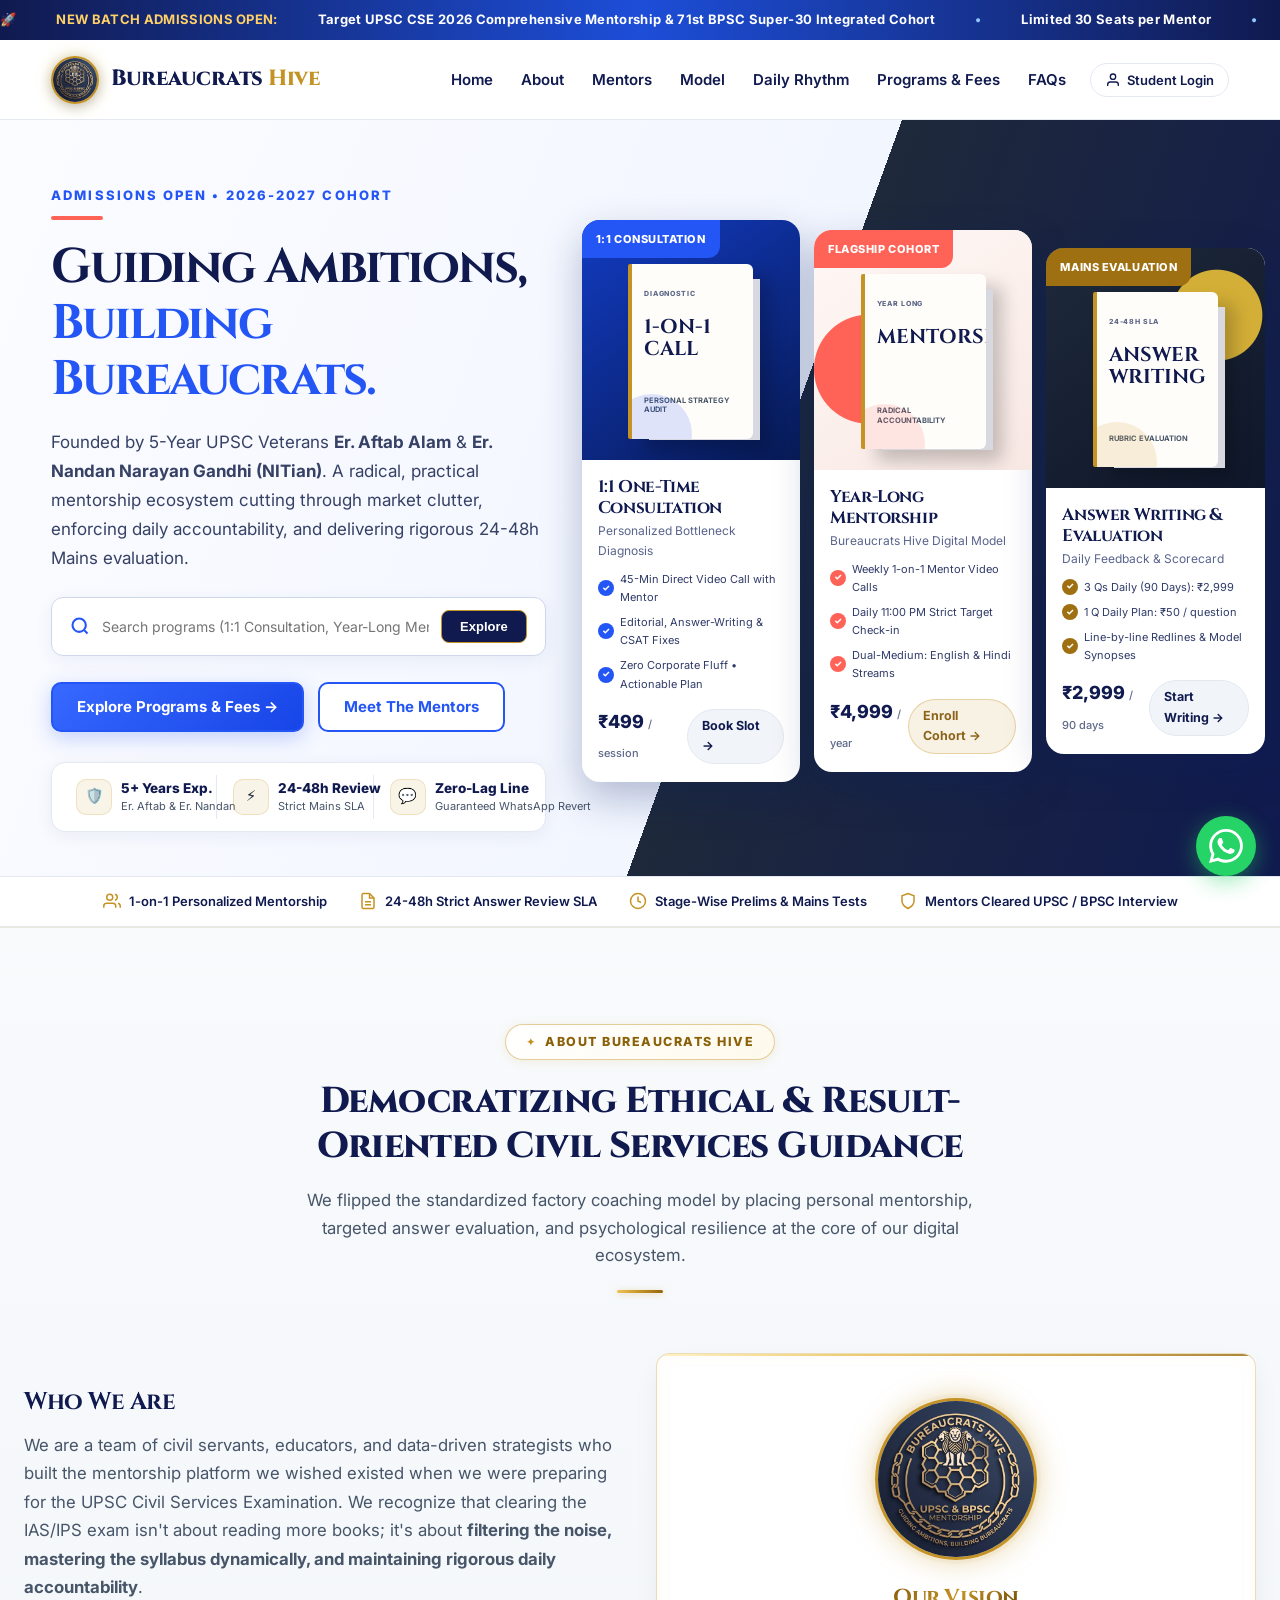
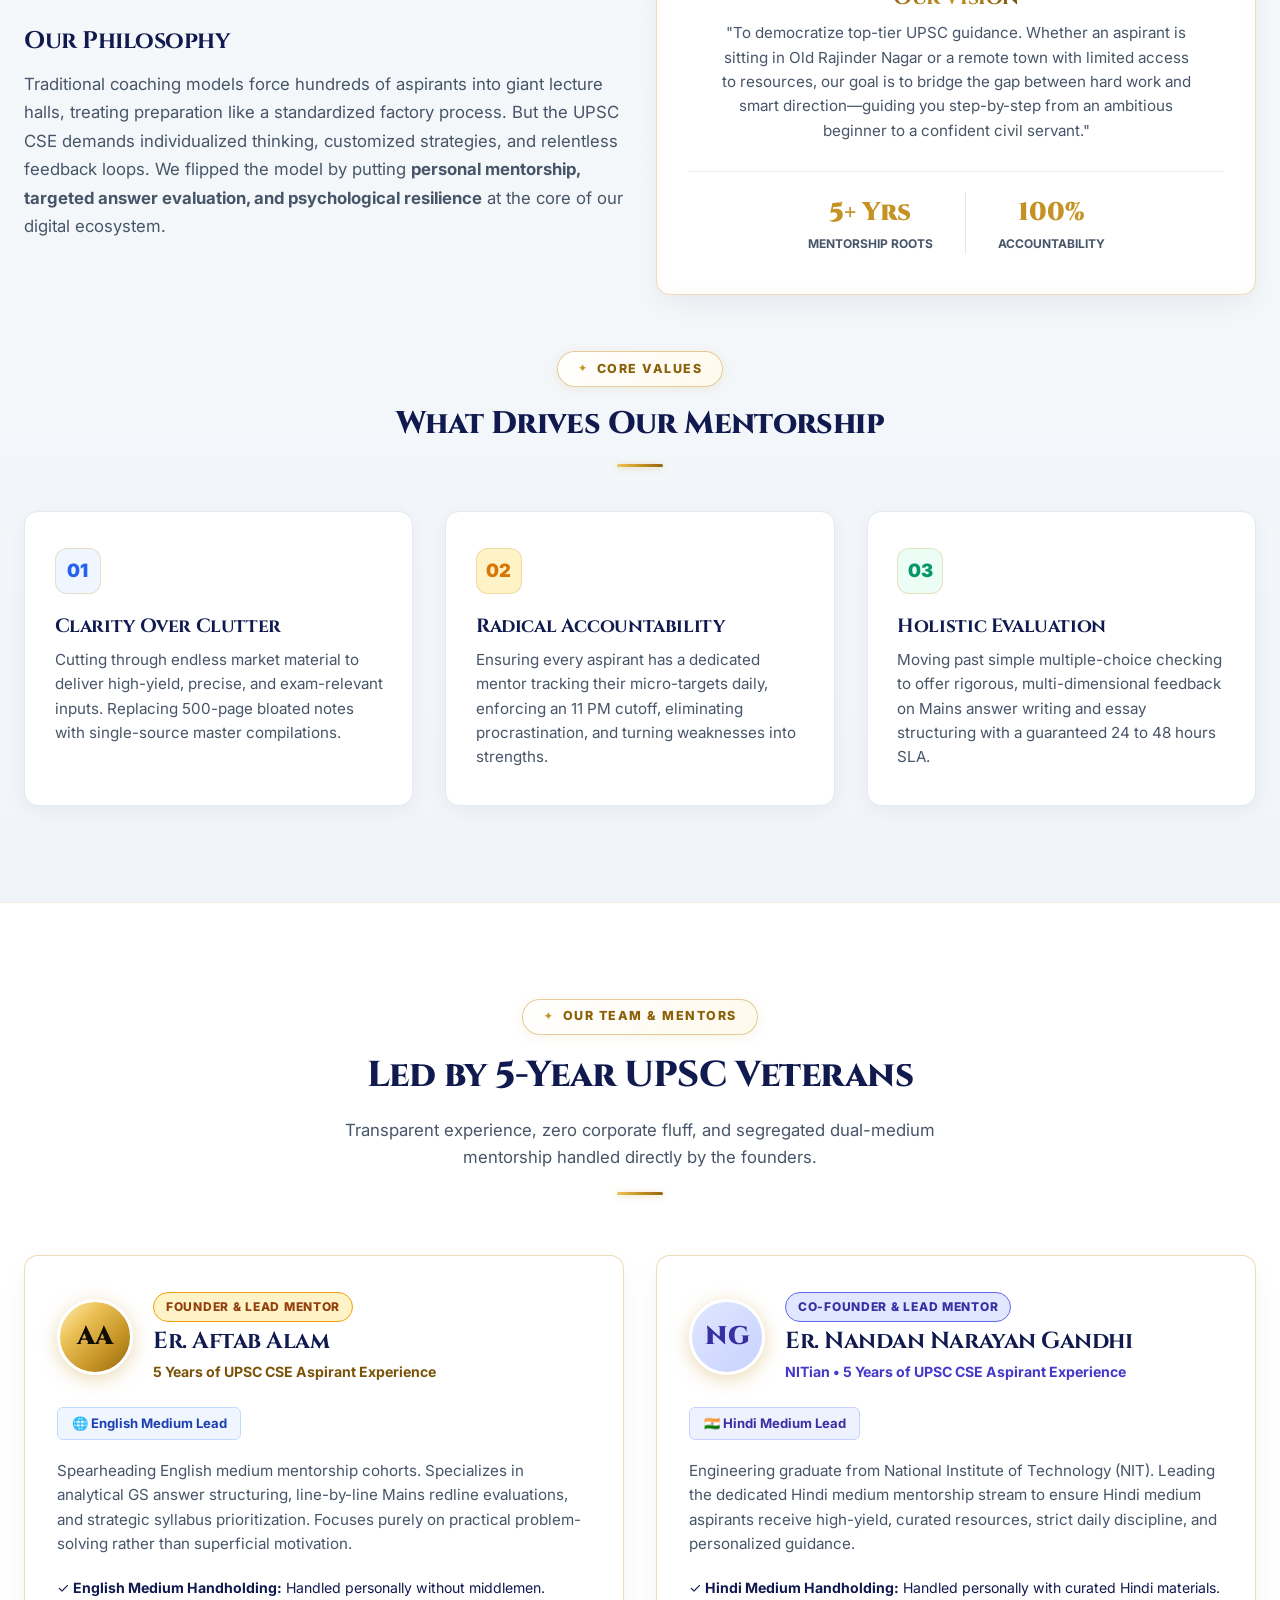
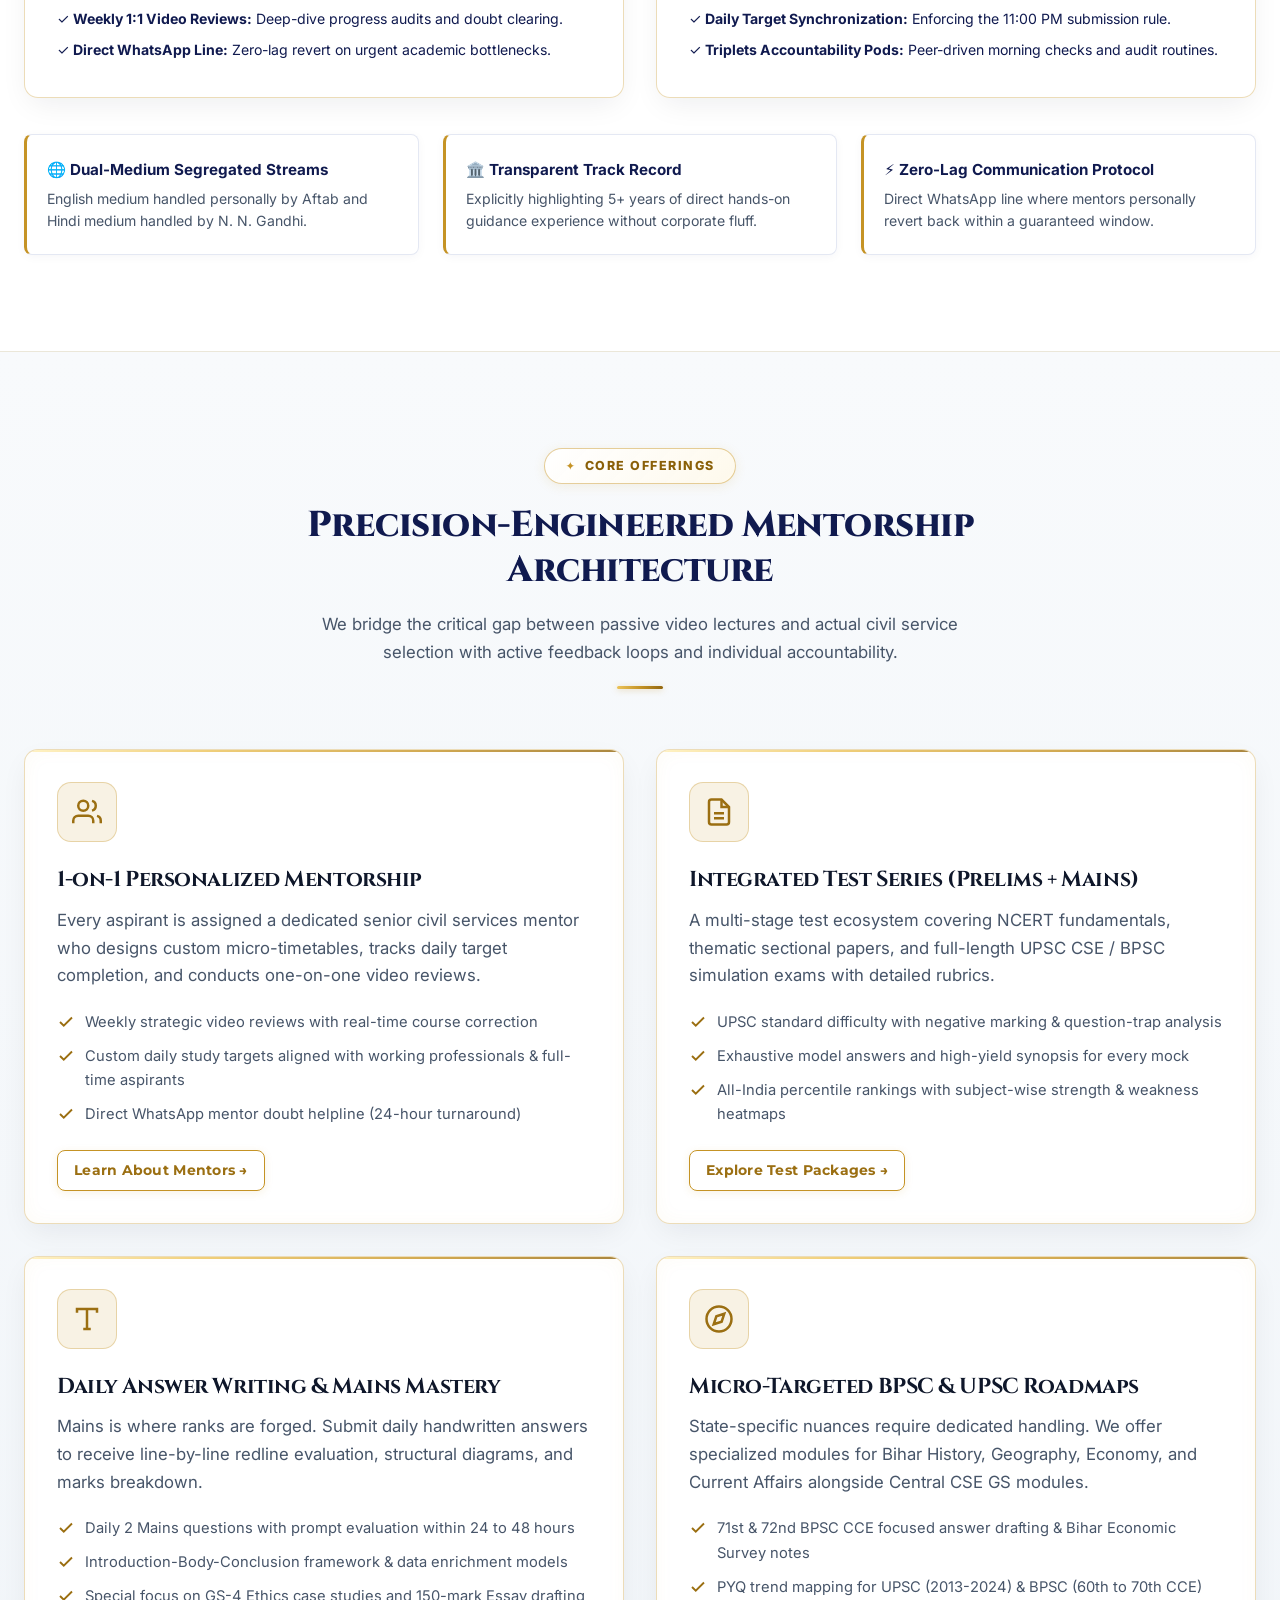
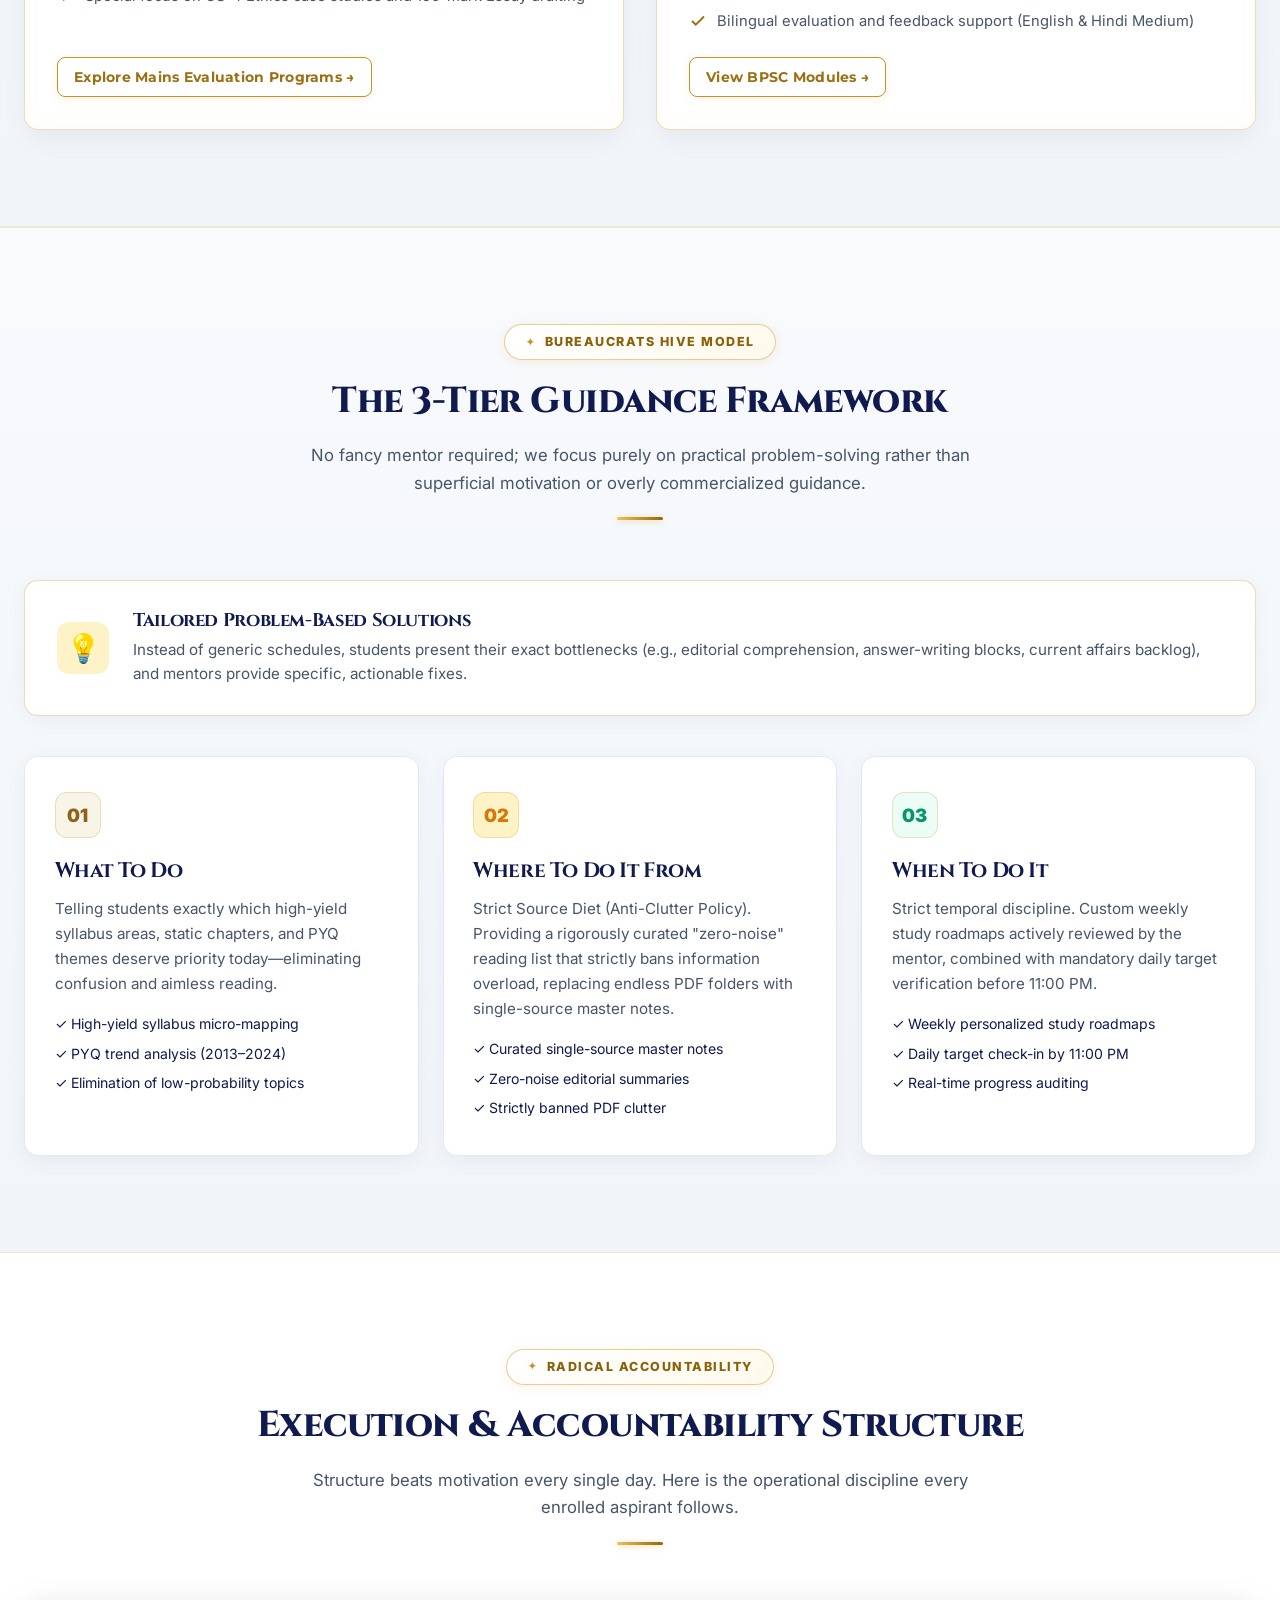
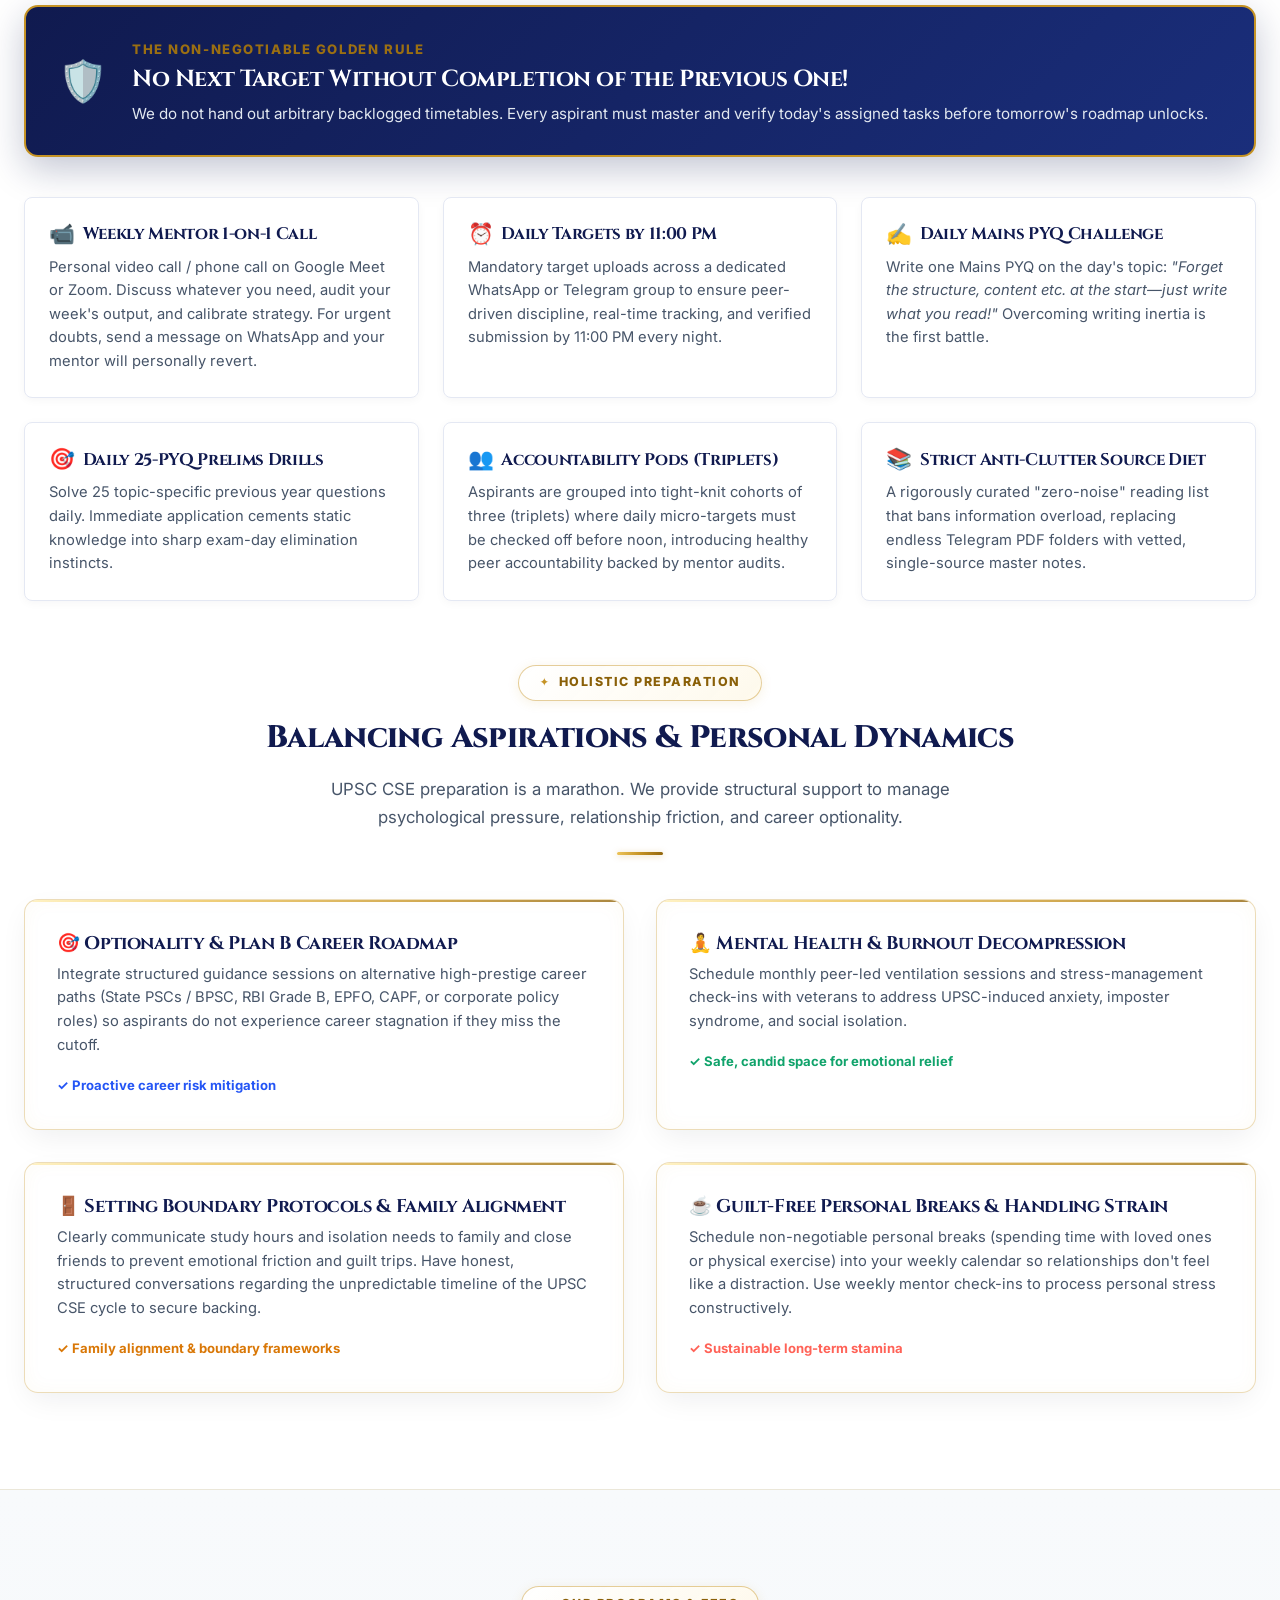
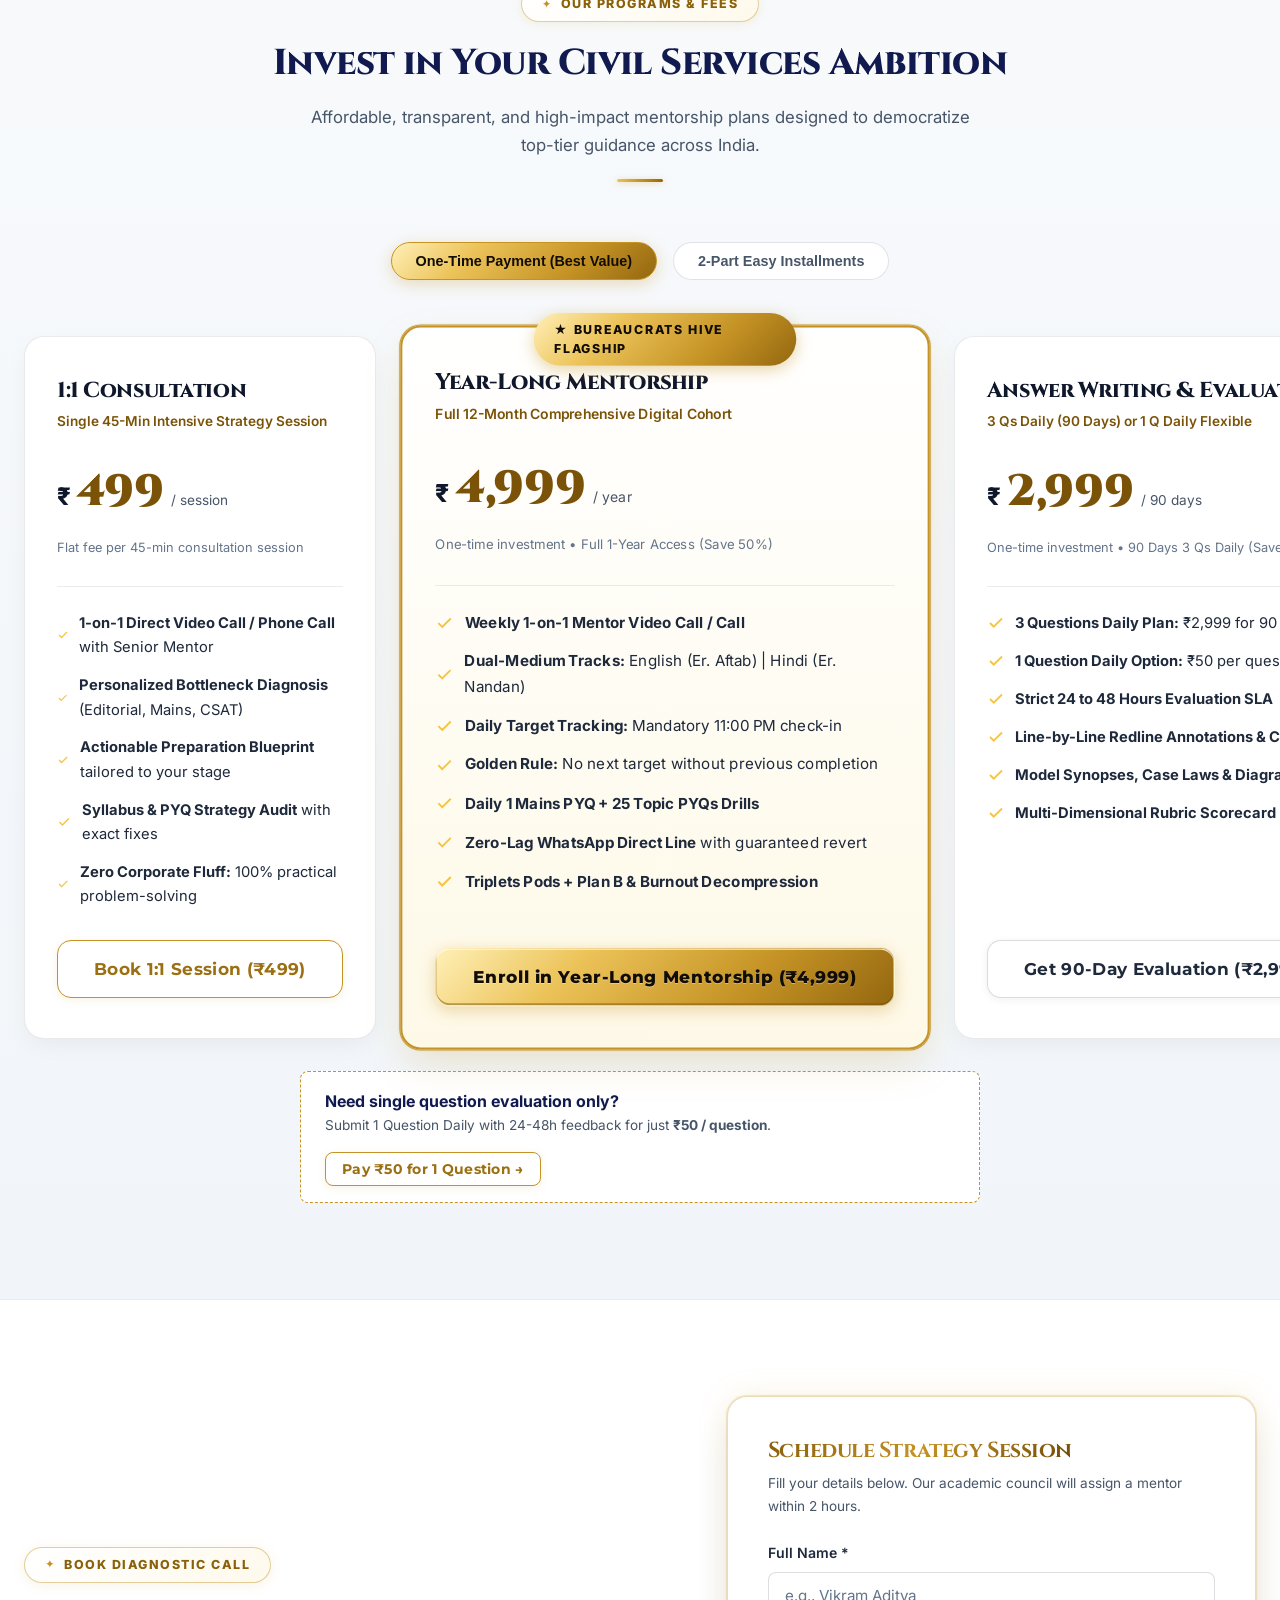
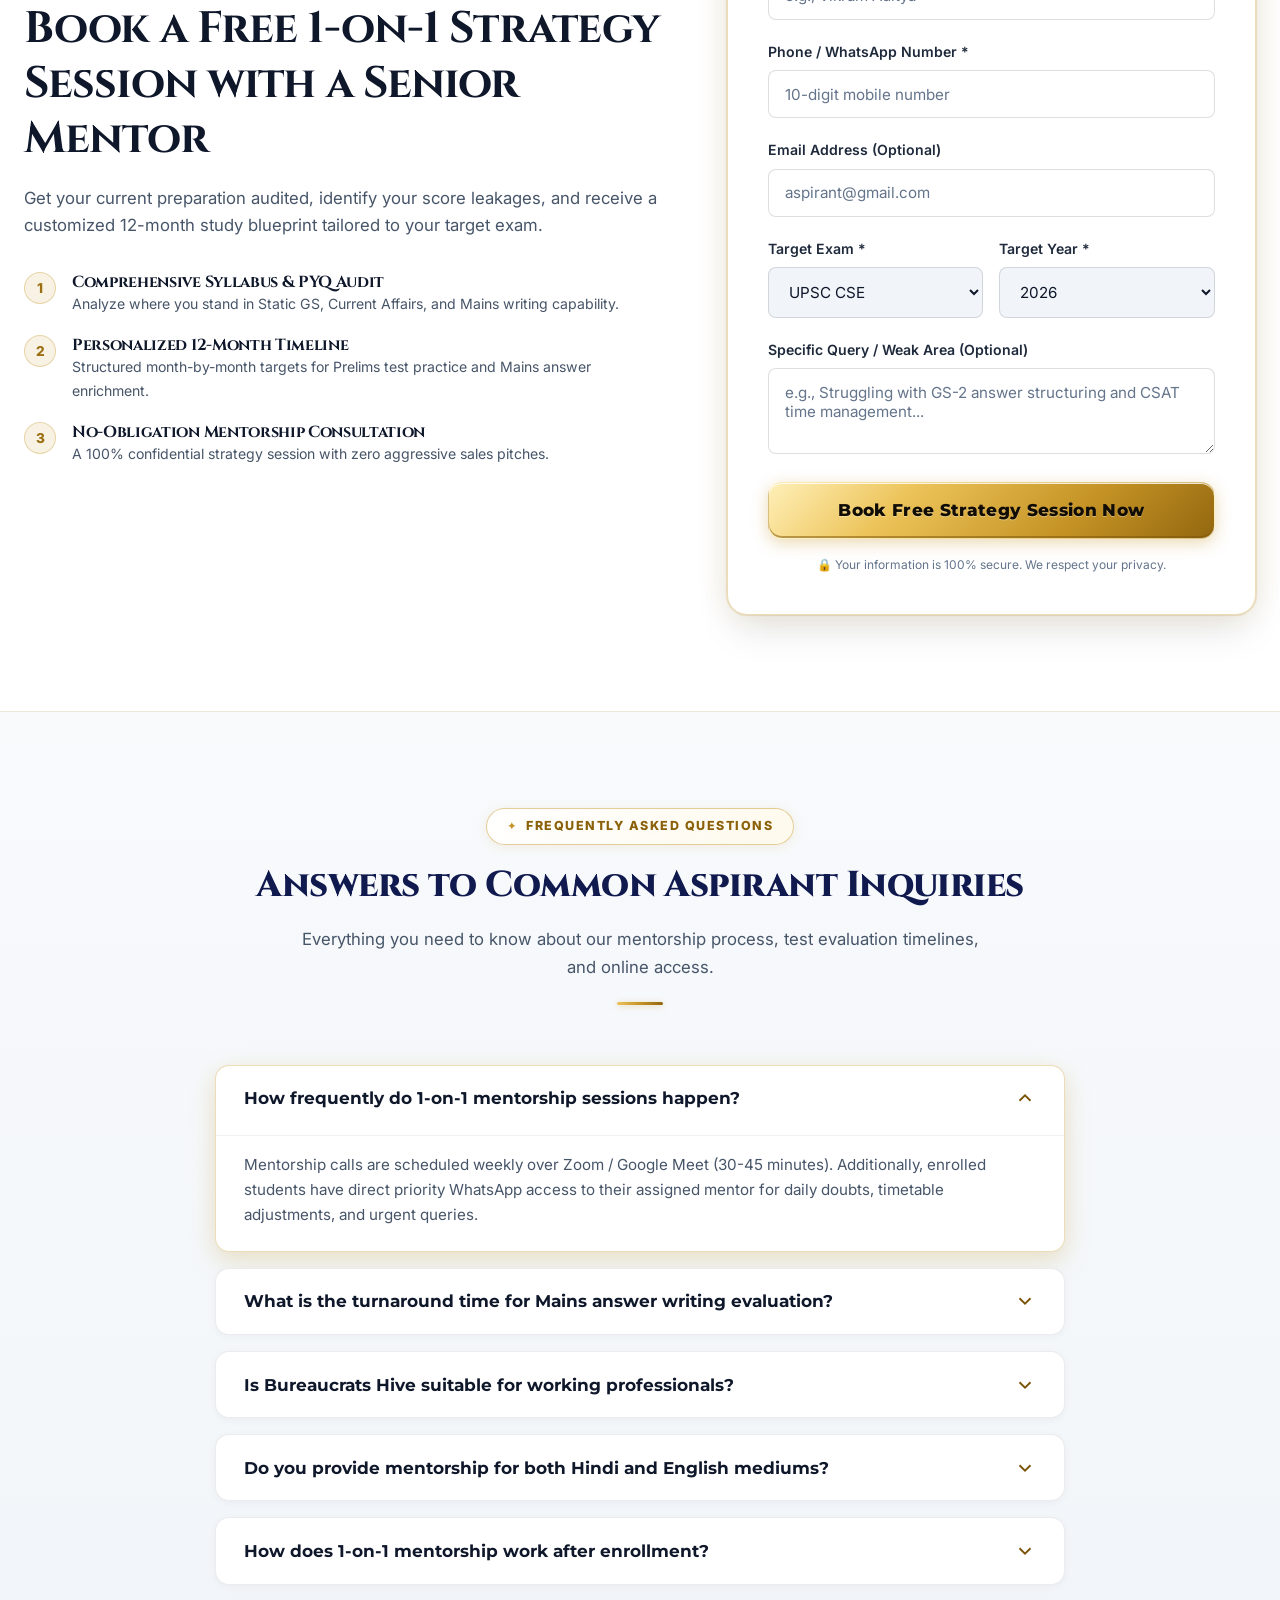
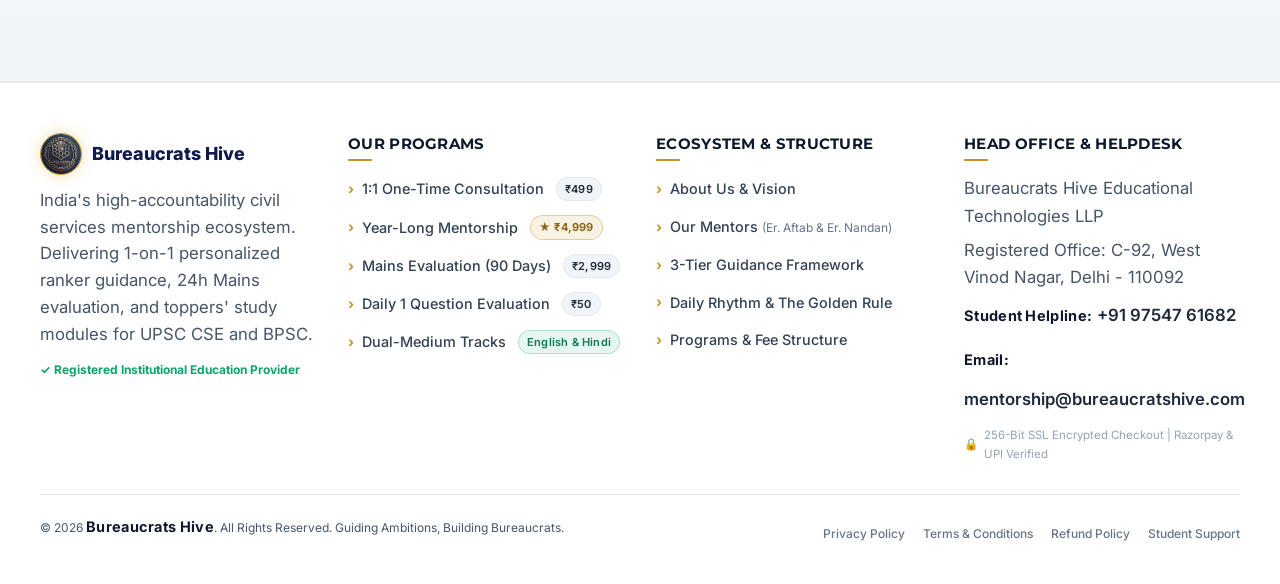
==== commit d8a89508: "Fix hero trust box overflow and stack title and subtitle vertically" ====
--- a/index.html
+++ b/index.html
@@ -28,7 +28,7 @@
 
   <!-- Stylesheets -->
   <link rel="stylesheet" href="css/main.css?v=12" />
-  <link rel="stylesheet" href="css/components.css?v=13" />
+  <link rel="stylesheet" href="css/components.css?v=14" />
 </head>
 <body>
 
--- a/css/components.css
+++ b/css/components.css
@@ -1529,48 +1529,72 @@
 
 .hero-trust {
   margin-top: 30px;
-  max-width: 560px;
-  background: #fff;
+  max-width: 580px;
+  width: 100%;
+  background: #FFFFFF;
   border: 1px solid var(--ed-line);
-  box-shadow: var(--shadow-sm);
+  box-shadow: 0 4px 18px rgba(16, 26, 79, 0.06);
   border-radius: 14px;
-  padding: 14px;
+  padding: 12px 14px;
   display: grid;
   grid-template-columns: repeat(3, 1fr);
-}
-
-.hero-trust div {
-  display: flex;
-  align-items: center;
-  gap: 10px;
-  padding: 2px 12px;
+  gap: 6px;
+  box-sizing: border-box;
+}
+
+.hero-trust > div {
+  display: flex;
+  align-items: center;
+  gap: 9px;
+  padding: 4px 10px;
   border-right: 1px solid var(--ed-line);
-}
-
-.hero-trust div:last-child {
+  min-width: 0;
+  box-sizing: border-box;
+}
+
+.hero-trust > div:last-child {
+  border-right: 0;
+}
+
+.hero-trust > div > div {
+  display: flex;
+  flex-direction: column;
+  justify-content: center;
+  gap: 2px;
+  min-width: 0;
+  padding: 0;
   border: 0;
 }
 
 .hero-trust i {
   width: 36px;
   height: 36px;
-  border-radius: 50%;
-  background: var(--blue-pale);
-  display: grid;
-  place-items: center;
+  border-radius: 10px;
+  background: rgba(197, 147, 37, 0.1);
+  display: flex;
+  align-items: center;
+  justify-content: center;
   font-style: normal;
-  font-size: 16px;
+  font-size: 15px;
+  flex-shrink: 0;
+  border: 1px solid rgba(197, 147, 37, 0.2);
 }
 
 .hero-trust strong {
   display: block;
-  color: var(--blue);
-  font-size: 15px;
+  color: var(--ink);
+  font-size: 13.5px;
+  font-weight: 800;
+  line-height: 1.25;
+  white-space: nowrap;
 }
 
 .hero-trust span {
+  display: block;
   font-size: 11px;
-  color: var(--ed-muted);
+  color: var(--text-slate);
+  line-height: 1.35;
+  white-space: nowrap;
 }
 
 /* 4. Hero 3D Promotional Cards */
@@ -2691,7 +2715,8 @@
   .hero-shell { padding: 35px 16px; }
   .hero-edtech h1 { font-size: 34px; letter-spacing: -1.2px; }
   .hero-trust { grid-template-columns: 1fr; gap: 8px; }
-  .hero-trust div { border-right: 0; border-bottom: 1px solid var(--ed-line); padding: 8px 0; }
+  .hero-trust > div { border-right: 0; border-bottom: 1px solid var(--ed-line); padding: 8px 0; }
+  .hero-trust > div:last-child { border-bottom: 0; }
   .hero-products { grid-template-columns: 1fr; }
   .promo-visual { height: 260px; }
   .trust-bar-edtech { gap: 14px; font-size: 12px; }
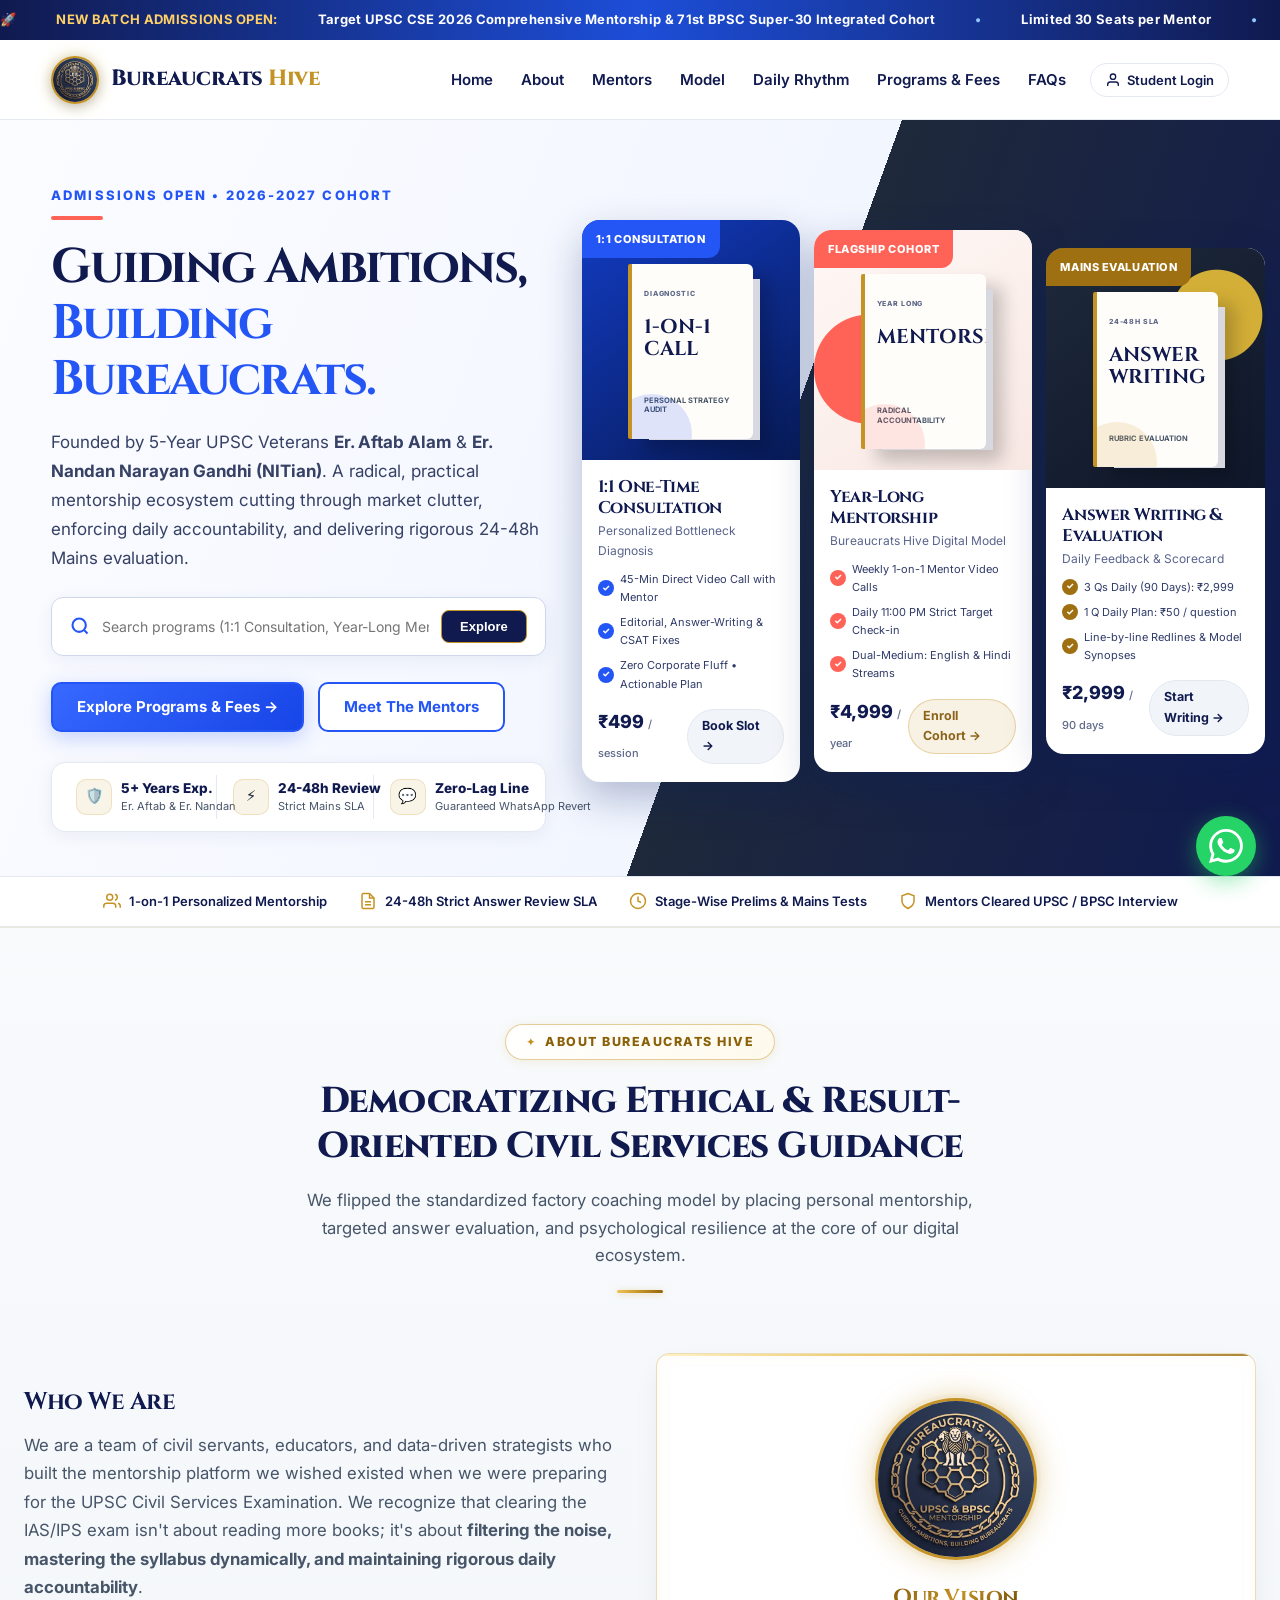
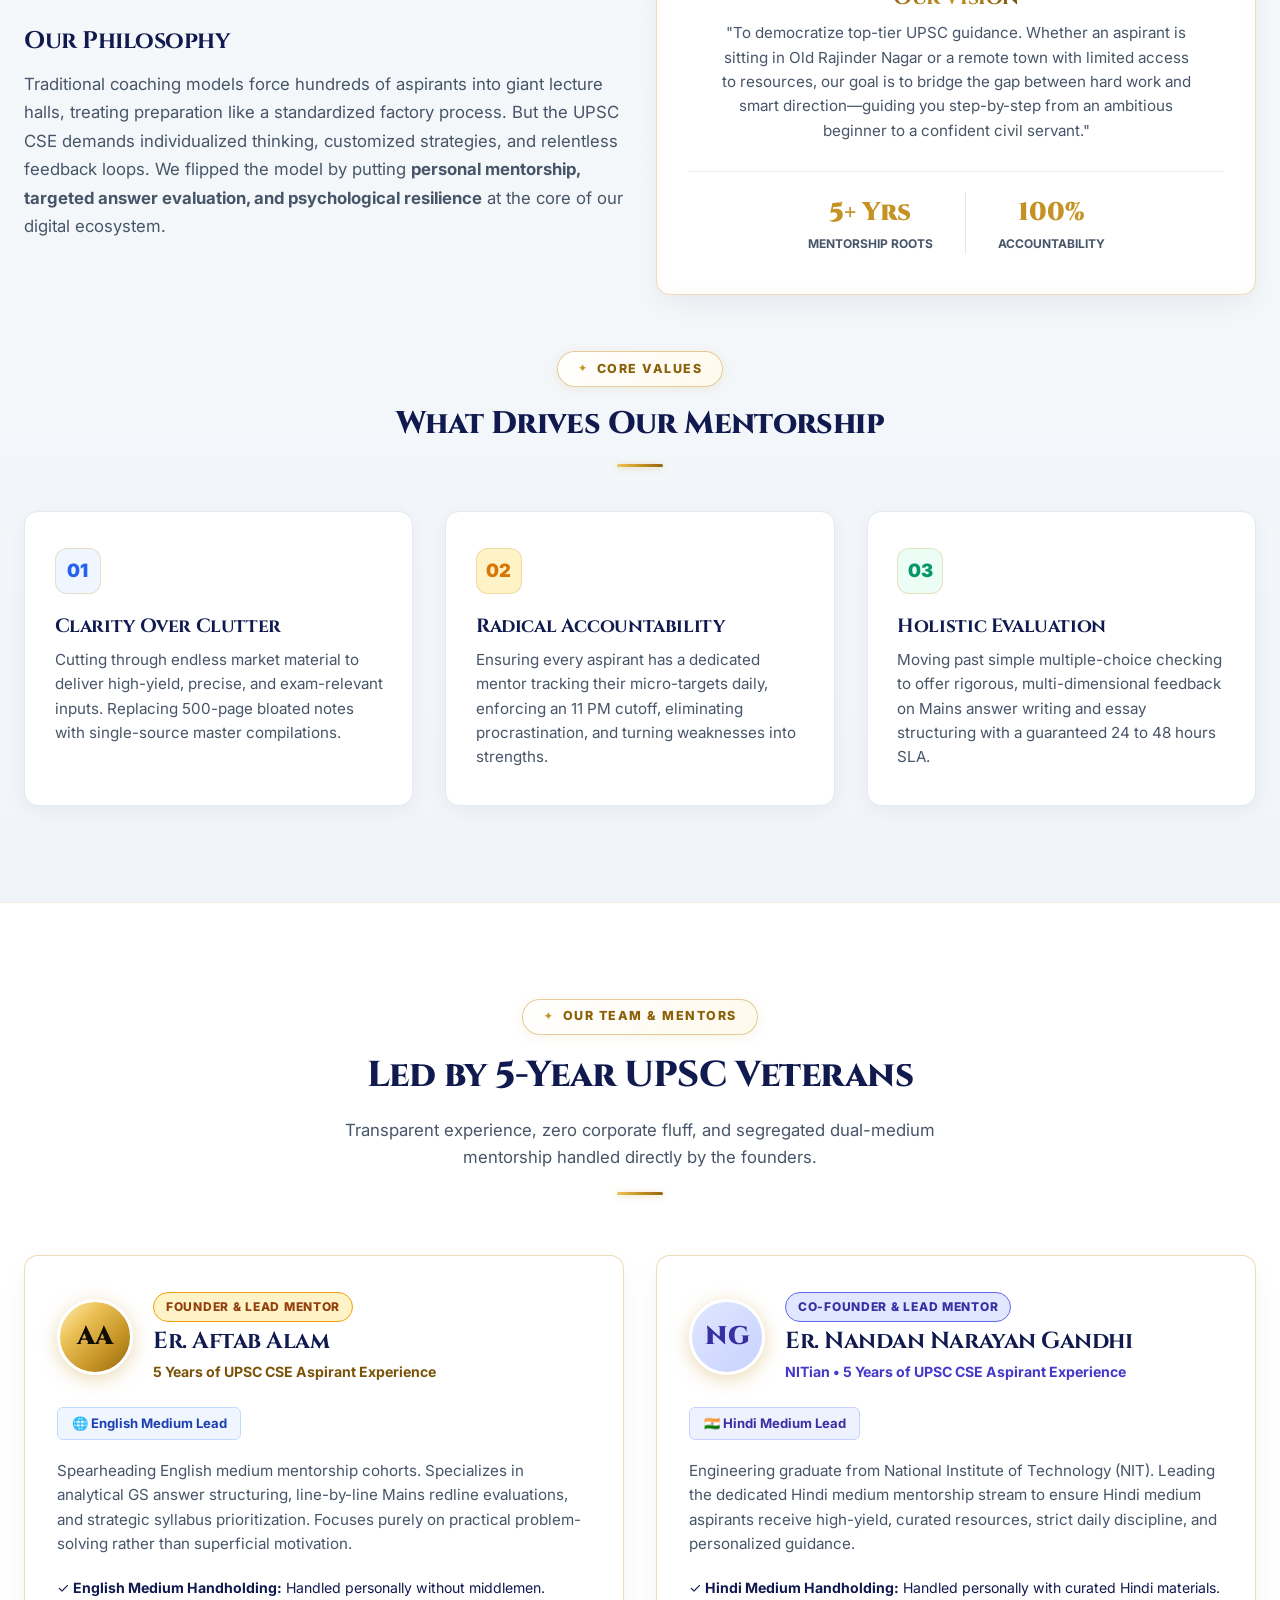
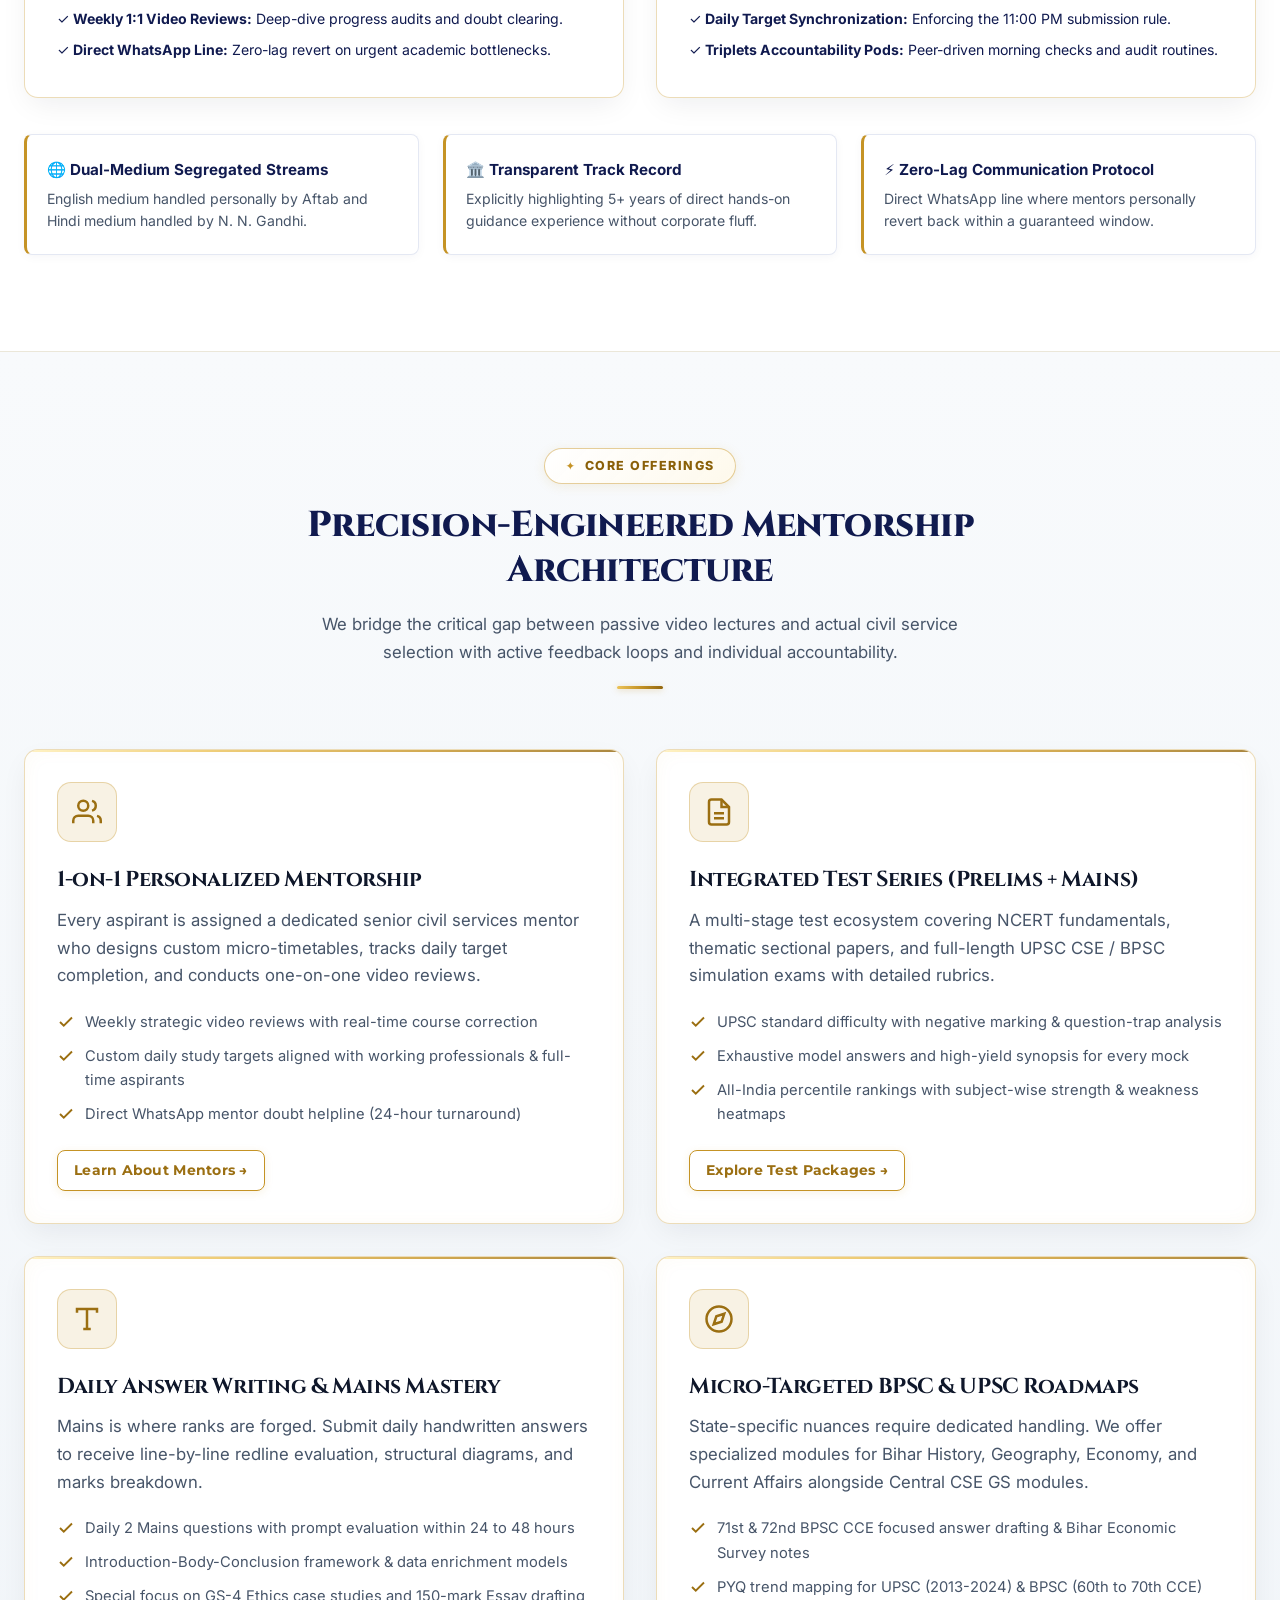
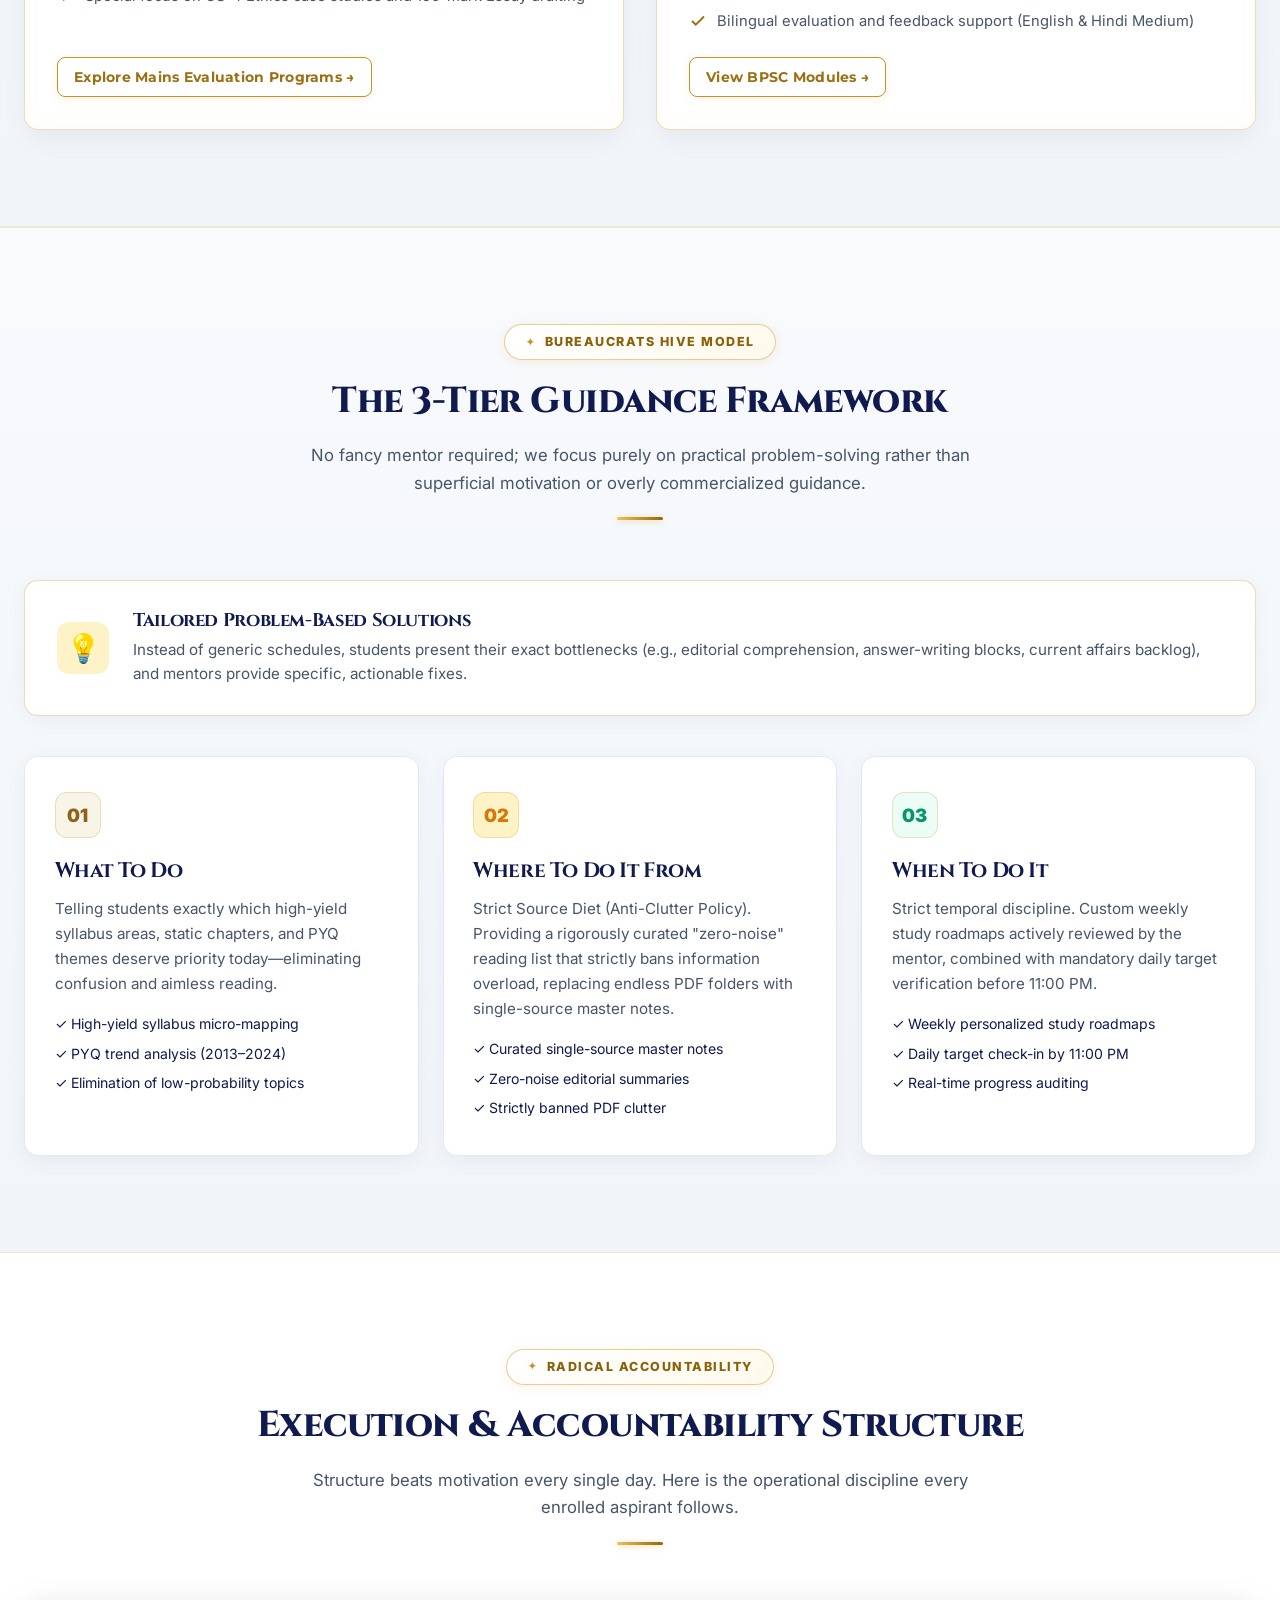
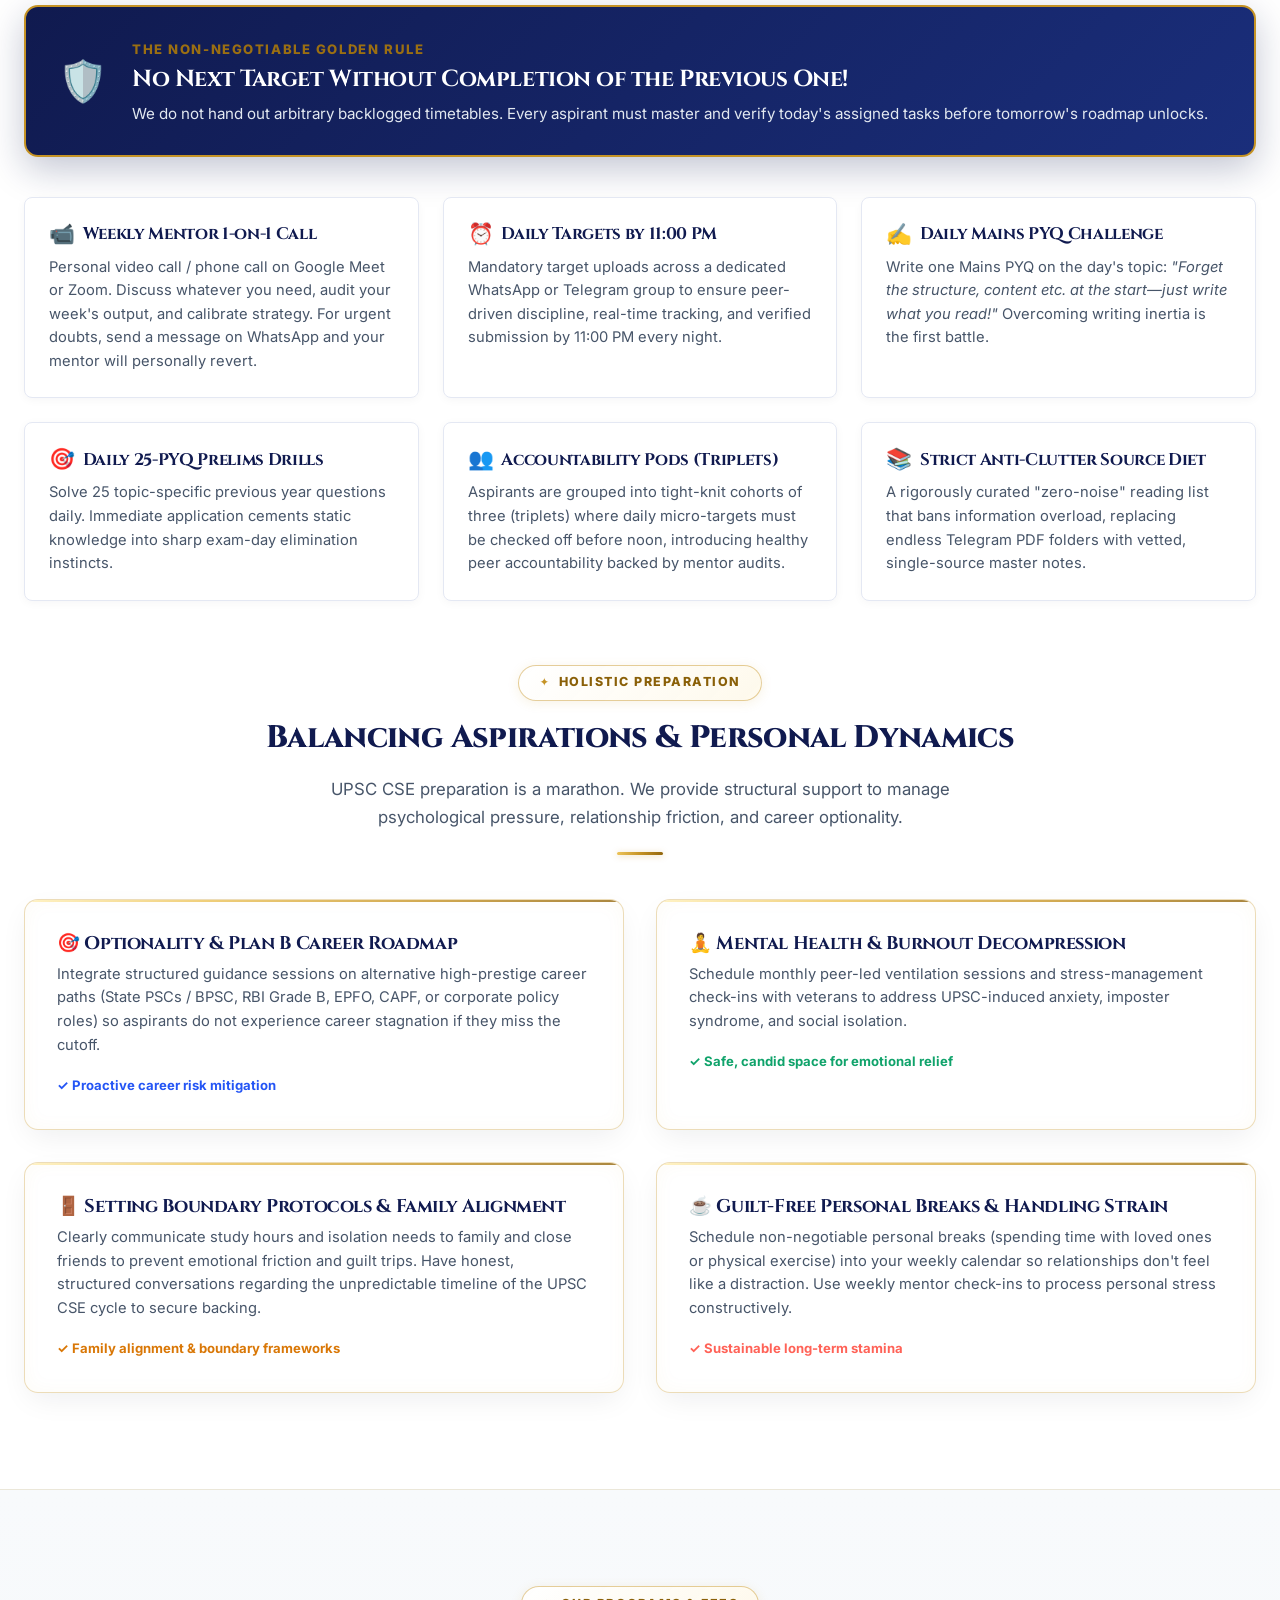
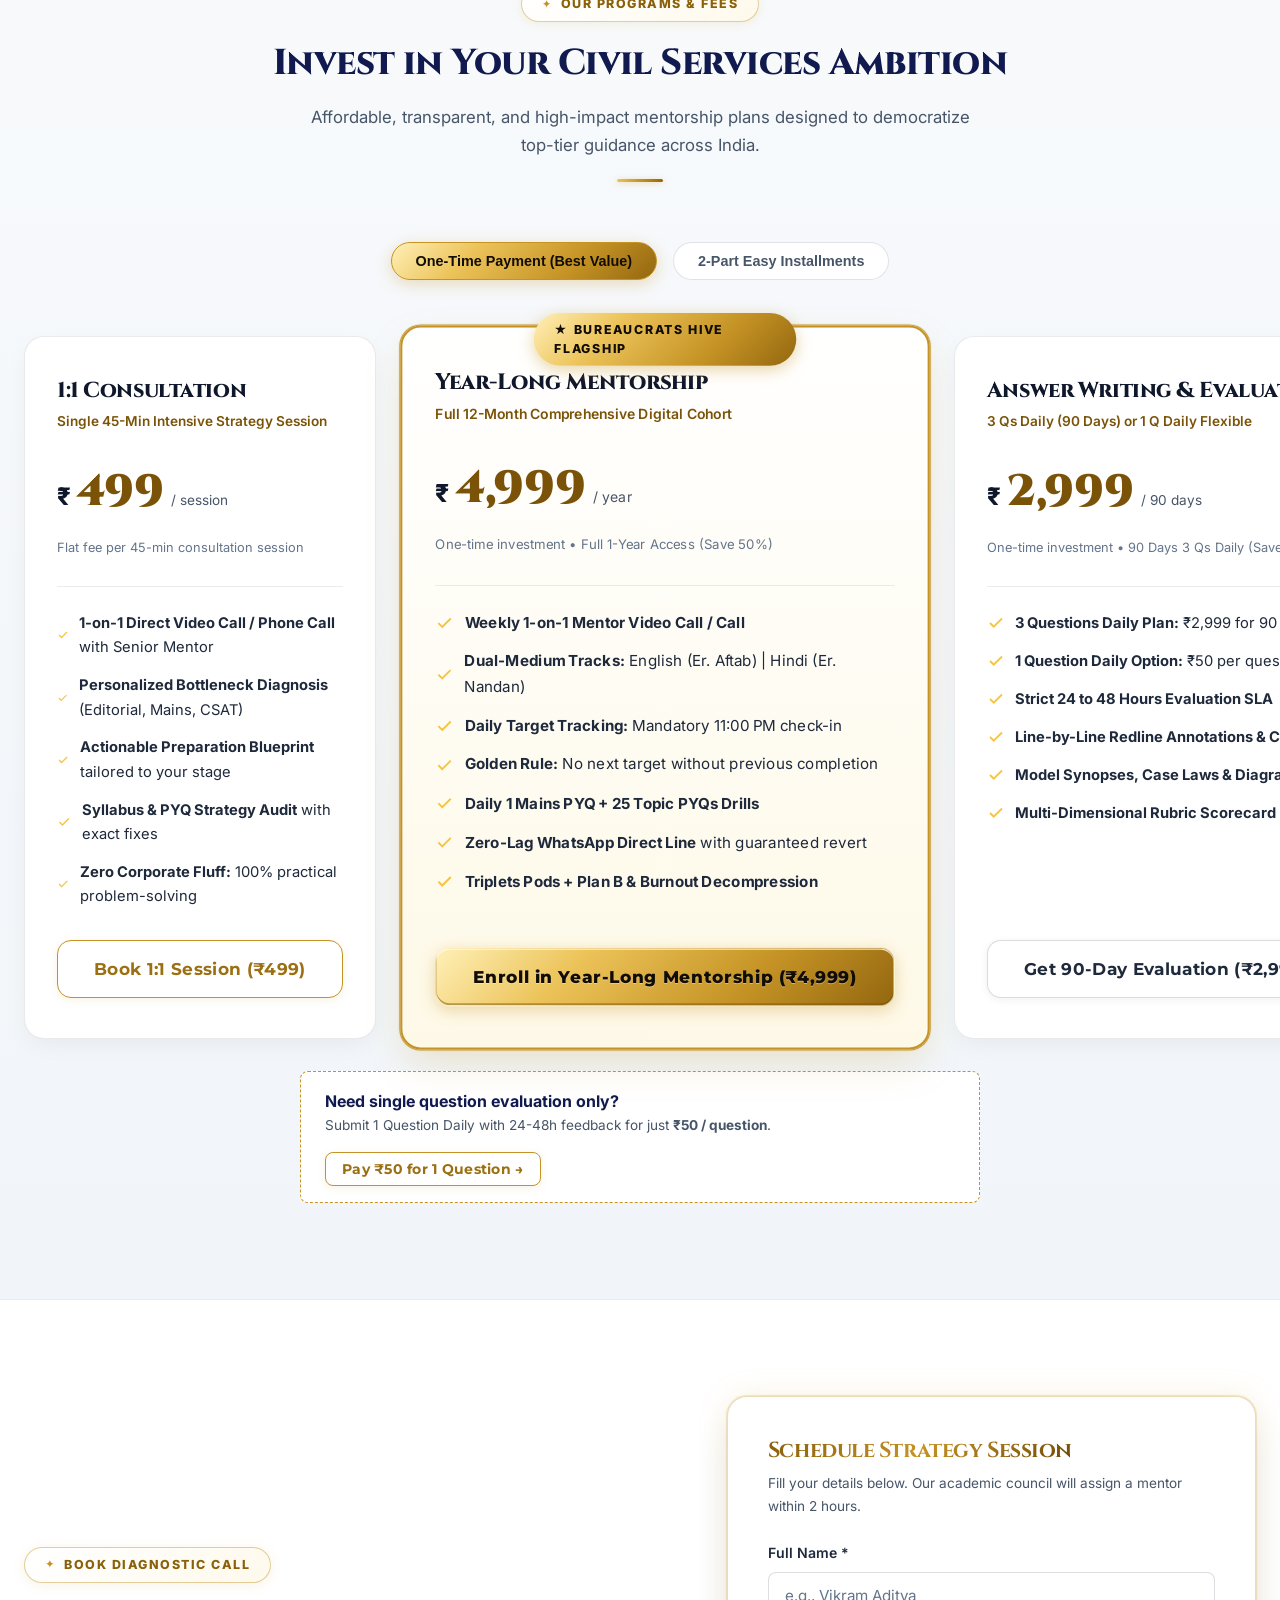
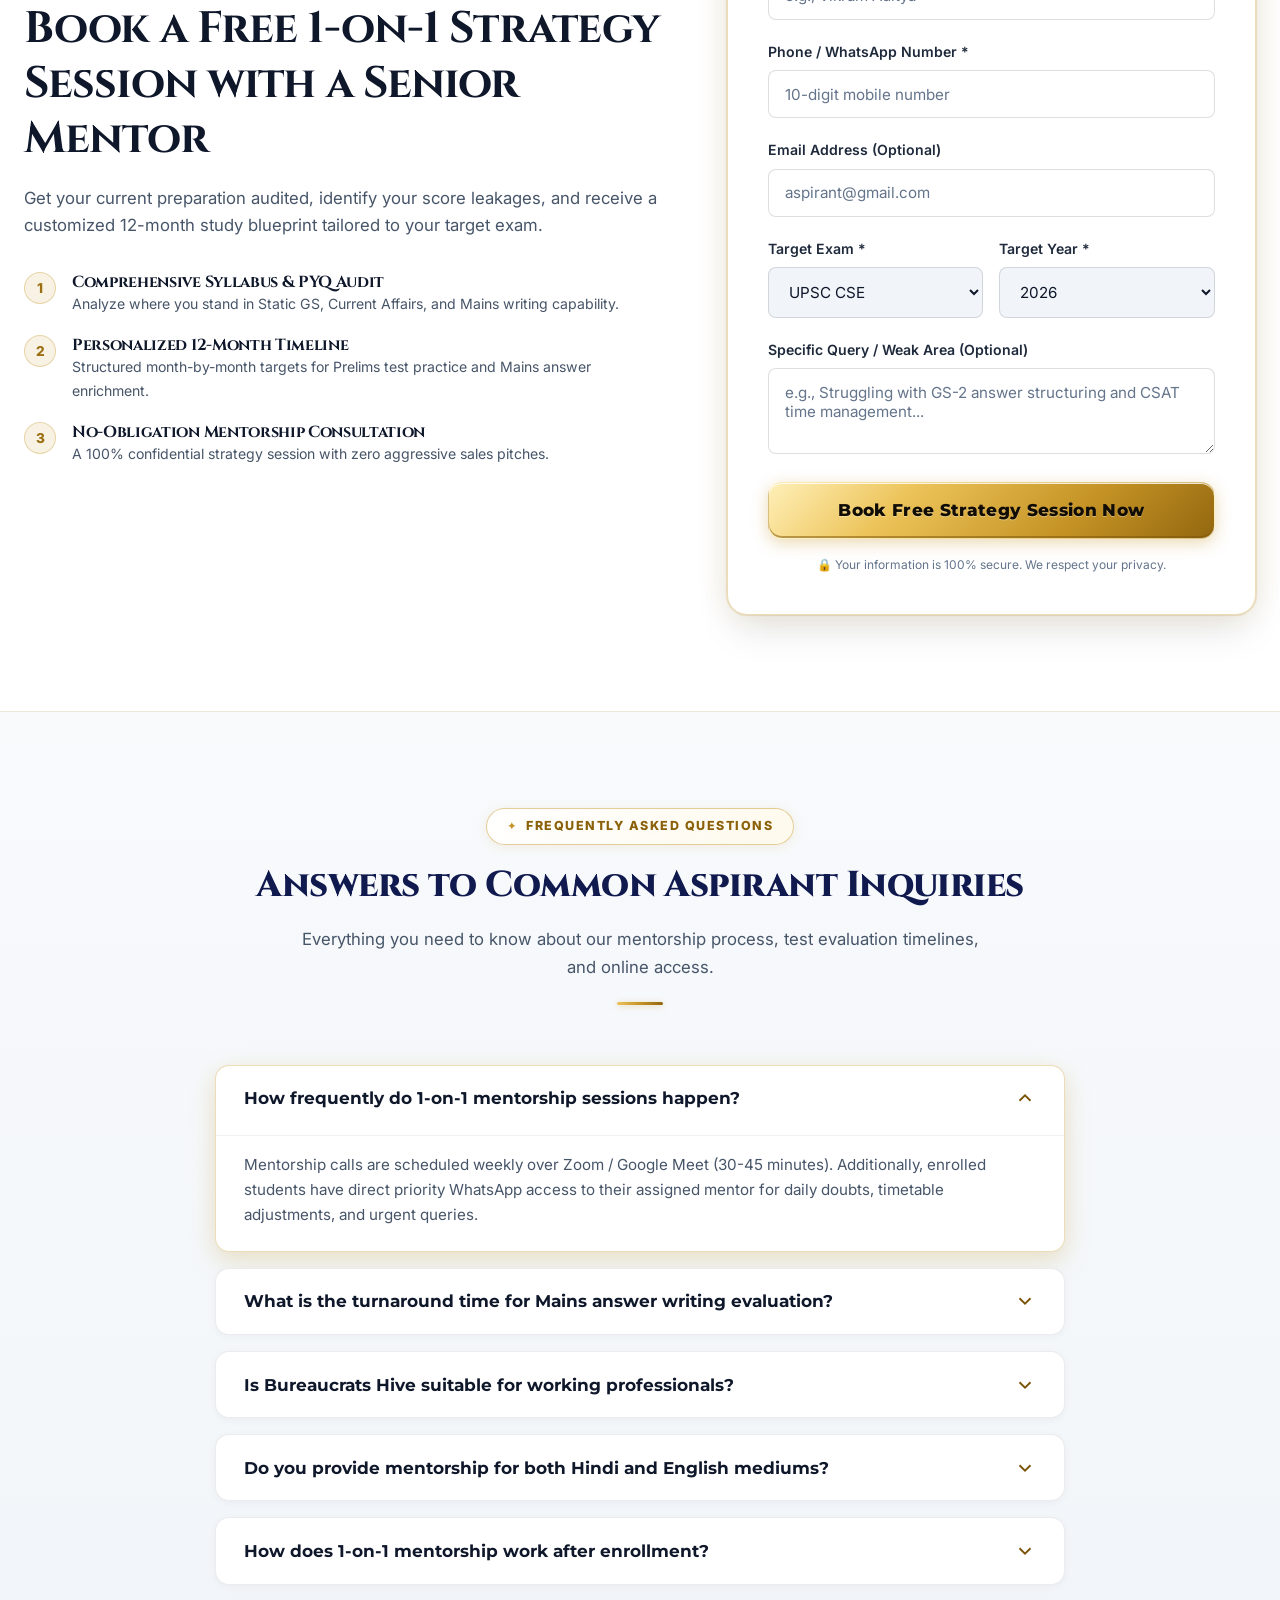
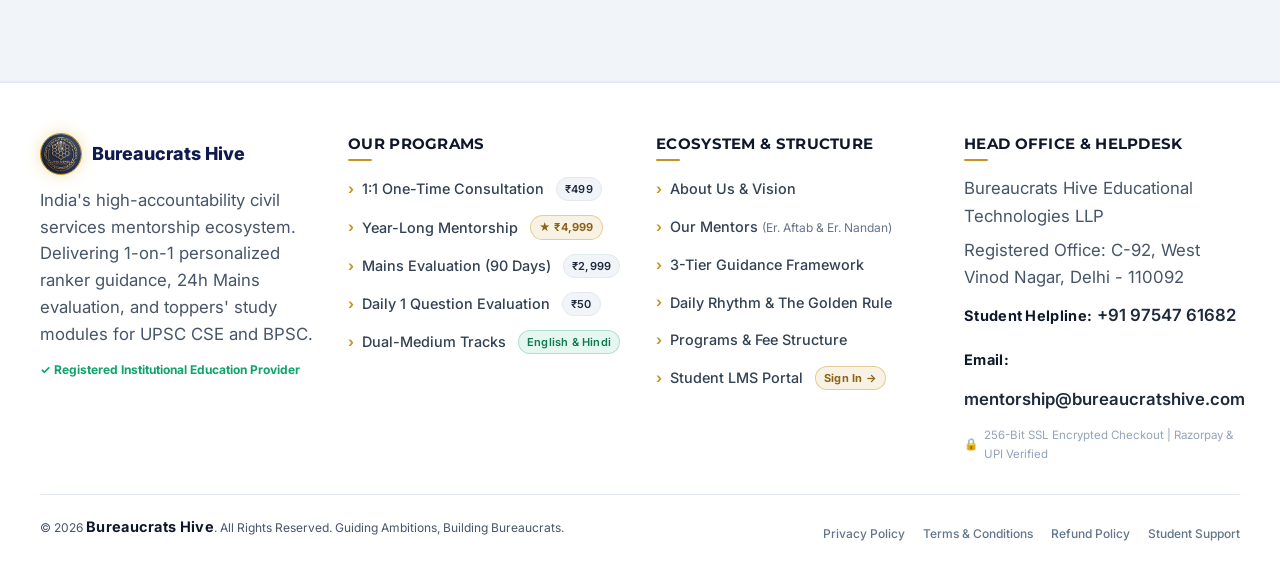
==== commit 27e68ace: "Add Student Login page, homepage auth modal, and interactive Student Portal LMS dashboard" ====
--- a/index.html
+++ b/index.html
@@ -28,7 +28,7 @@
 
   <!-- Stylesheets -->
   <link rel="stylesheet" href="css/main.css?v=12" />
-  <link rel="stylesheet" href="css/components.css?v=14" />
+  <link rel="stylesheet" href="css/components.css?v=15" />
 </head>
 <body>
 
@@ -1190,6 +1190,13 @@
               <span class="footer-link-text">Programs &amp; Fee Structure</span>
             </a>
           </li>
+          <li>
+            <a href="login.html" class="footer-nav-link">
+              <span class="footer-chevron">›</span>
+              <span class="footer-link-text">Student LMS Portal</span>
+              <span class="footer-badge badge-flagship">Sign In &rarr;</span>
+            </a>
+          </li>
         </ul>
       </div>
 
@@ -1230,8 +1237,122 @@
     <span class="wa-float-tooltip">Chat with Mentor on WhatsApp 💬</span>
   </a>
 
+  <!-- Student LMS Authentication Modal -->
+  <div class="auth-modal-overlay" id="authModal" onclick="if(event.target === this) closeAuthModal();" aria-modal="true" role="dialog" aria-label="Student Portal Login">
+    <div class="auth-modal-card">
+      <button class="auth-modal-close" onclick="closeAuthModal()" aria-label="Close login modal">
+        <svg xmlns="http://www.w3.org/2000/svg" width="18" height="18" viewBox="0 0 24 24" fill="none" stroke="currentColor" stroke-width="2.5"><line x1="18" y1="6" x2="6" y2="18"></line><line x1="6" y1="6" x2="18" y2="18"></line></svg>
+      </button>
+
+      <div class="auth-header-brand">
+        <img src="assets/images/emblem.png?v=7" alt="Bureaucrats Hive Emblem" class="auth-brand-emblem" />
+        <span class="auth-brand-badge">⚡ Bureaucrats Hive LMS</span>
+        <h3 class="auth-modal-title">Student Portal Login</h3>
+        <p class="auth-modal-desc">Access your personalized study roadmaps, 24h answer evaluations, and 1-on-1 mentor calls.</p>
+      </div>
+
+      <!-- Auth Method Switcher Tabs -->
+      <div class="auth-tabs-nav" role="tablist">
+        <button class="auth-tab-btn active" id="authTabPwd" onclick="switchAuthTab('pwd')" type="button" role="tab">
+          <svg xmlns="http://www.w3.org/2000/svg" width="15" height="15" viewBox="0 0 24 24" fill="none" stroke="currentColor" stroke-width="2"><rect x="3" y="11" width="18" height="11" rx="2" ry="2"></rect><path d="M7 11V7a5 5 0 0 1 10 0v4"></path></svg>
+          <span>Password</span>
+        </button>
+        <button class="auth-tab-btn" id="authTabOtp" onclick="switchAuthTab('otp')" type="button" role="tab">
+          <svg xmlns="http://www.w3.org/2000/svg" width="15" height="15" viewBox="0 0 24 24" fill="none" stroke="currentColor" stroke-width="2"><path d="M22 16.92v3a2 2 0 0 1-2.18 2 19.79 19.79 0 0 1-8.63-3.07 19.5 19.5 0 0 1-6-6 19.79 19.79 0 0 1-3.07-8.67A2 2 0 0 1 4.11 2h3a2 2 0 0 1 2 1.72 12.84 12.84 0 0 0 .7 2.81 2 2 0 0 1-.45 2.11L8.09 9.91a16 16 0 0 0 6 6l1.27-1.27a2 2 0 0 1 2.11-.45 12.84 12.84 0 0 0 2.81.7A2 2 0 0 1 22 16.92z"></path></svg>
+          <span>Mobile OTP</span>
+        </button>
+      </div>
+
+      <!-- Option A: Password Login Form -->
+      <form id="authFormPwd" onsubmit="return handleAuthPasswordSubmit(event)">
+        <div class="auth-form-group">
+          <label class="auth-form-label" for="authStudentId">Student ID or Registered Email</label>
+          <div class="auth-input-wrap">
+            <span class="auth-input-icon">
+              <svg xmlns="http://www.w3.org/2000/svg" width="16" height="16" viewBox="0 0 24 24" fill="none" stroke="currentColor" stroke-width="2"><path d="M20 21v-2a4 4 0 0 0-4-4H8a4 4 0 0 0-4 4v2"></path><circle cx="12" cy="7" r="4"></circle></svg>
+            </span>
+            <input type="text" id="authStudentId" class="auth-input" placeholder="e.g. BH-2026-0842 or your email" required autocomplete="username" />
+          </div>
+        </div>
+
+        <div class="auth-form-group">
+          <label class="auth-form-label" for="authPassword">Secret Password</label>
+          <div class="auth-input-wrap">
+            <span class="auth-input-icon">
+              <svg xmlns="http://www.w3.org/2000/svg" width="16" height="16" viewBox="0 0 24 24" fill="none" stroke="currentColor" stroke-width="2"><rect x="3" y="11" width="18" height="11" rx="2" ry="2"></rect><path d="M7 11V7a5 5 0 0 1 10 0v4"></path></svg>
+            </span>
+            <input type="password" id="authPassword" class="auth-input" placeholder="••••••••" required autocomplete="current-password" />
+            <button type="button" class="auth-toggle-pwd" onclick="toggleAuthPassword('authPassword', this)" aria-label="Toggle password visibility">
+              <svg xmlns="http://www.w3.org/2000/svg" width="16" height="16" viewBox="0 0 24 24" fill="none" stroke="currentColor" stroke-width="2"><path d="M1 12s4-8 11-8 11 8 11 8-4 8-11 8-11-8-11-8z"></path><circle cx="12" cy="12" r="3"></circle></svg>
+            </button>
+          </div>
+        </div>
+
+        <div class="auth-extra-row">
+          <label class="auth-remember-label">
+            <input type="checkbox" checked style="accent-color: var(--gold-primary);" />
+            <span>Remember me</span>
+          </label>
+          <a href="javascript:void(0)" onclick="alert('Password reset link sent to your registered WhatsApp & Email. Contact +91 97547 61682 if you need immediate assistance.');" class="auth-forgot-link">Forgot password?</a>
+        </div>
+
+        <button type="submit" class="auth-btn-submit" id="authSubmitBtn">
+          <span>Sign In to Student Portal</span>
+          <svg xmlns="http://www.w3.org/2000/svg" width="16" height="16" viewBox="0 0 24 24" fill="none" stroke="currentColor" stroke-width="2.5"><line x1="5" y1="12" x2="19" y2="12"></line><polyline points="12 5 19 12 12 19"></polyline></svg>
+        </button>
+      </form>
+
+      <!-- Option B: Mobile OTP Form -->
+      <form id="authFormOtp" onsubmit="return handleAuthOtpSubmit(event)" style="display: none;">
+        <div class="auth-form-group">
+          <label class="auth-form-label" for="authOtpPhone">Registered Mobile Number</label>
+          <div style="display: flex; gap: 8px;">
+            <div class="auth-input-wrap" style="flex: 1;">
+              <span class="auth-input-icon">
+                <svg xmlns="http://www.w3.org/2000/svg" width="16" height="16" viewBox="0 0 24 24" fill="none" stroke="currentColor" stroke-width="2"><path d="M22 16.92v3a2 2 0 0 1-2.18 2 19.79 19.79 0 0 1-8.63-3.07 19.5 19.5 0 0 1-6-6 19.79 19.79 0 0 1-3.07-8.67A2 2 0 0 1 4.11 2h3a2 2 0 0 1 2 1.72 12.84 12.84 0 0 0 .7 2.81 2 2 0 0 1-.45 2.11L8.09 9.91a16 16 0 0 0 6 6l1.27-1.27a2 2 0 0 1 2.11-.45 12.84 12.84 0 0 0 2.81.7A2 2 0 0 1 22 16.92z"></path></svg>
+              </span>
+              <input type="tel" id="authOtpPhone" class="auth-input" placeholder="10-digit mobile number" maxlength="10" />
+            </div>
+            <button type="button" class="btn btn-outline-gold" style="white-space: nowrap; padding: 0.75rem 1rem; font-size: 0.85rem;" onclick="sendAuthOtp()">Send OTP</button>
+          </div>
+        </div>
+
+        <div class="auth-form-group" id="authOtpCodeGroup" style="display: none;">
+          <label class="auth-form-label" for="authOtpCode">Enter 4-Digit OTP (Hint: 7429)</label>
+          <div class="auth-input-wrap">
+            <span class="auth-input-icon">
+              <svg xmlns="http://www.w3.org/2000/svg" width="16" height="16" viewBox="0 0 24 24" fill="none" stroke="currentColor" stroke-width="2"><rect x="3" y="11" width="18" height="11" rx="2" ry="2"></rect><path d="M7 11V7a5 5 0 0 1 10 0v4"></path></svg>
+            </span>
+            <input type="text" id="authOtpCode" class="auth-input" placeholder="7429" maxlength="6" style="letter-spacing: 4px; font-weight: 700;" />
+          </div>
+        </div>
+
+        <button type="submit" class="auth-btn-submit" style="margin-top: 1rem;">
+          <span>Verify OTP &amp; Enter Portal</span>
+          <svg xmlns="http://www.w3.org/2000/svg" width="16" height="16" viewBox="0 0 24 24" fill="none" stroke="currentColor" stroke-width="2.5"><polyline points="20 6 9 17 4 12"></polyline></svg>
+        </button>
+      </form>
+
+      <!-- Instant 1-Click Demo Login -->
+      <div class="auth-divider-line">
+        <span>Instant Preview Access</span>
+      </div>
+
+      <button type="button" class="auth-demo-btn" onclick="quickDemoLogin()">
+        <span>⚡ 1-Click Demo Student Access (Explore Dashboard)</span>
+      </button>
+
+      <div class="auth-footer-notes">
+        Not yet enrolled? <a href="#pricing" onclick="closeAuthModal()">Explore Batches &amp; Admissions</a> &bull; <a href="login.html">Open Fullscreen Page &rarr;</a>
+        <div class="auth-security-tag">
+          <span>🔒 256-Bit SSL Encrypted &amp; Protected LMS Session</span>
+        </div>
+      </div>
+    </div>
+  </div>
+
   <!-- Scripts -->
-  <script src="js/app.js?v=11"></script>
+  <script src="js/app.js?v=12"></script>
   <script src="js/leadCapture.js?v=11"></script>
   <script src="js/checkout.js?v=11"></script>
 </body>
--- a/css/components.css
+++ b/css/components.css
@@ -2722,4 +2722,340 @@
   .trust-bar-edtech { gap: 14px; font-size: 12px; }
 }
 
-
+/* ==========================================================================
+   BUREAUCRATS HIVE - STUDENT AUTH MODAL & LOGIN STYLES
+   ========================================================================== */
+
+.auth-modal-overlay {
+  position: fixed;
+  inset: 0;
+  background: rgba(14, 22, 36, 0.78);
+  backdrop-filter: blur(8px);
+  -webkit-backdrop-filter: blur(8px);
+  z-index: 2500;
+  display: flex;
+  align-items: center;
+  justify-content: center;
+  padding: 1.25rem;
+  opacity: 0;
+  pointer-events: none;
+  transition: opacity 0.3s cubic-bezier(0.16, 1, 0.3, 1);
+}
+
+.auth-modal-overlay.open {
+  opacity: 1;
+  pointer-events: auto;
+}
+
+.auth-modal-card {
+  background: #FFFFFF;
+  border: 1.5px solid var(--gold-border);
+  border-radius: var(--radius-lg);
+  max-width: 480px;
+  width: 100%;
+  padding: 2.25rem 2rem;
+  box-shadow: 0 25px 60px -12px rgba(15, 23, 42, 0.28), 0 0 35px rgba(197, 147, 37, 0.2);
+  position: relative;
+  max-height: 92vh;
+  overflow-y: auto;
+  transform: translateY(24px) scale(0.97);
+  transition: all 0.3s cubic-bezier(0.16, 1, 0.3, 1);
+}
+
+.auth-modal-overlay.open .auth-modal-card {
+  transform: translateY(0) scale(1);
+}
+
+.auth-modal-close {
+  position: absolute;
+  top: 1.25rem;
+  right: 1.25rem;
+  background: rgba(15, 23, 42, 0.05);
+  border: 1px solid rgba(15, 23, 42, 0.1);
+  color: var(--text-slate);
+  width: 34px;
+  height: 34px;
+  border-radius: 50%;
+  display: flex;
+  align-items: center;
+  justify-content: center;
+  cursor: pointer;
+  transition: all var(--transition-fast);
+}
+
+.auth-modal-close:hover {
+  background: var(--gold-muted);
+  color: var(--gold-dark);
+  border-color: var(--gold-primary);
+  transform: rotate(90deg);
+}
+
+.auth-header-brand {
+  text-align: center;
+  margin-bottom: 1.5rem;
+}
+
+.auth-brand-emblem {
+  width: 58px;
+  height: 58px;
+  border-radius: 50%;
+  border: 2px solid var(--gold-primary);
+  box-shadow: 0 4px 16px rgba(197, 147, 37, 0.25);
+  margin: 0 auto 0.75rem;
+  display: block;
+  object-fit: cover;
+}
+
+.auth-brand-badge {
+  display: inline-flex;
+  align-items: center;
+  gap: 0.4rem;
+  font-size: 0.72rem;
+  font-weight: 700;
+  letter-spacing: 0.8px;
+  text-transform: uppercase;
+  color: var(--gold-dark);
+  background: rgba(197, 147, 37, 0.12);
+  border: 1px solid rgba(197, 147, 37, 0.3);
+  padding: 0.25rem 0.75rem;
+  border-radius: var(--radius-full);
+  margin-bottom: 0.5rem;
+}
+
+.auth-modal-title {
+  font-family: var(--font-heading);
+  font-size: 1.45rem;
+  font-weight: 800;
+  color: var(--ink);
+  margin-bottom: 0.35rem;
+}
+
+.auth-modal-desc {
+  font-size: 0.88rem;
+  color: var(--text-slate);
+  line-height: 1.45;
+}
+
+.auth-tabs-nav {
+  display: flex;
+  background: #F1F5F9;
+  border-radius: var(--radius-sm);
+  padding: 4px;
+  gap: 4px;
+  margin-bottom: 1.25rem;
+}
+
+.auth-tab-btn {
+  flex: 1;
+  border: none;
+  background: transparent;
+  padding: 0.6rem 0.75rem;
+  font-size: 0.84rem;
+  font-weight: 600;
+  color: var(--text-slate);
+  border-radius: 6px;
+  cursor: pointer;
+  display: flex;
+  align-items: center;
+  justify-content: center;
+  gap: 0.45rem;
+  transition: all var(--transition-fast);
+}
+
+.auth-tab-btn.active {
+  background: #FFFFFF;
+  color: var(--ink);
+  font-weight: 700;
+  box-shadow: 0 2px 6px rgba(15, 23, 42, 0.08);
+}
+
+.auth-form-group {
+  margin-bottom: 1.15rem;
+  text-align: left;
+}
+
+.auth-form-label {
+  display: block;
+  font-size: 0.82rem;
+  font-weight: 600;
+  color: var(--text-ivory);
+  margin-bottom: 0.4rem;
+}
+
+.auth-input-wrap {
+  position: relative;
+  display: flex;
+  align-items: center;
+}
+
+.auth-input-icon {
+  position: absolute;
+  left: 0.85rem;
+  color: var(--text-muted);
+  display: flex;
+  align-items: center;
+  pointer-events: none;
+}
+
+.auth-input {
+  width: 100%;
+  padding: 0.75rem 0.9rem 0.75rem 2.5rem;
+  background: #F8FAFC;
+  border: 1.5px solid #E2E8F0;
+  border-radius: var(--radius-sm);
+  font-size: 0.92rem;
+  color: var(--text-white);
+  outline: none;
+  transition: all var(--transition-fast);
+}
+
+.auth-input:focus {
+  background: #FFFFFF;
+  border-color: var(--gold-primary);
+  box-shadow: 0 0 0 3px rgba(197, 147, 37, 0.15);
+}
+
+.auth-toggle-pwd {
+  position: absolute;
+  right: 0.75rem;
+  background: none;
+  border: none;
+  color: var(--text-slate);
+  cursor: pointer;
+  padding: 0.35rem;
+  display: flex;
+  align-items: center;
+}
+
+.auth-toggle-pwd:hover {
+  color: var(--gold-dark);
+}
+
+.auth-extra-row {
+  display: flex;
+  align-items: center;
+  justify-content: space-between;
+  font-size: 0.82rem;
+  margin-bottom: 1.25rem;
+}
+
+.auth-remember-label {
+  display: flex;
+  align-items: center;
+  gap: 0.45rem;
+  color: var(--text-slate);
+  cursor: pointer;
+}
+
+.auth-forgot-link {
+  color: var(--gold-dark);
+  font-weight: 600;
+  text-decoration: none;
+}
+
+.auth-forgot-link:hover {
+  text-decoration: underline;
+}
+
+.auth-btn-submit {
+  width: 100%;
+  padding: 0.85rem 1.25rem;
+  background: var(--gold-gradient);
+  border: 1px solid var(--gold-dark);
+  border-radius: var(--radius-sm);
+  color: #1A1002;
+  font-size: 0.95rem;
+  font-weight: 700;
+  letter-spacing: 0.2px;
+  cursor: pointer;
+  box-shadow: var(--shadow-btn-gold);
+  display: flex;
+  align-items: center;
+  justify-content: center;
+  gap: 0.5rem;
+  transition: all var(--transition-fast);
+}
+
+.auth-btn-submit:hover {
+  background: var(--gold-gradient-hover);
+  transform: translateY(-1px);
+  box-shadow: var(--shadow-gold-lg);
+}
+
+.auth-divider-line {
+  display: flex;
+  align-items: center;
+  text-align: center;
+  margin: 1.35rem 0;
+  color: var(--text-muted);
+  font-size: 0.75rem;
+  font-weight: 600;
+  text-transform: uppercase;
+  letter-spacing: 0.8px;
+}
+
+.auth-divider-line::before,
+.auth-divider-line::after {
+  content: '';
+  flex: 1;
+  border-bottom: 1px solid #E2E8F0;
+}
+
+.auth-divider-line span {
+  padding: 0 0.75rem;
+}
+
+.auth-demo-btn {
+  width: 100%;
+  padding: 0.75rem 1rem;
+  background: rgba(197, 147, 37, 0.08);
+  border: 1.5px dashed var(--gold-primary);
+  border-radius: var(--radius-sm);
+  color: var(--gold-dark);
+  font-size: 0.88rem;
+  font-weight: 700;
+  cursor: pointer;
+  display: flex;
+  align-items: center;
+  justify-content: center;
+  gap: 0.5rem;
+  transition: all var(--transition-fast);
+}
+
+.auth-demo-btn:hover {
+  background: rgba(197, 147, 37, 0.16);
+  border-style: solid;
+  transform: translateY(-1px);
+}
+
+.auth-footer-notes {
+  margin-top: 1.25rem;
+  padding-top: 1rem;
+  border-top: 1px solid #F1F5F9;
+  text-align: center;
+  font-size: 0.82rem;
+  color: var(--text-slate);
+}
+
+.auth-footer-notes a {
+  color: var(--gold-dark);
+  font-weight: 600;
+  text-decoration: none;
+}
+
+.auth-footer-notes a:hover {
+  text-decoration: underline;
+}
+
+.auth-security-tag {
+  display: flex;
+  align-items: center;
+  justify-content: center;
+  gap: 0.35rem;
+  font-size: 0.74rem;
+  color: #94A3B8;
+  margin-top: 0.85rem;
+}
+
+
+
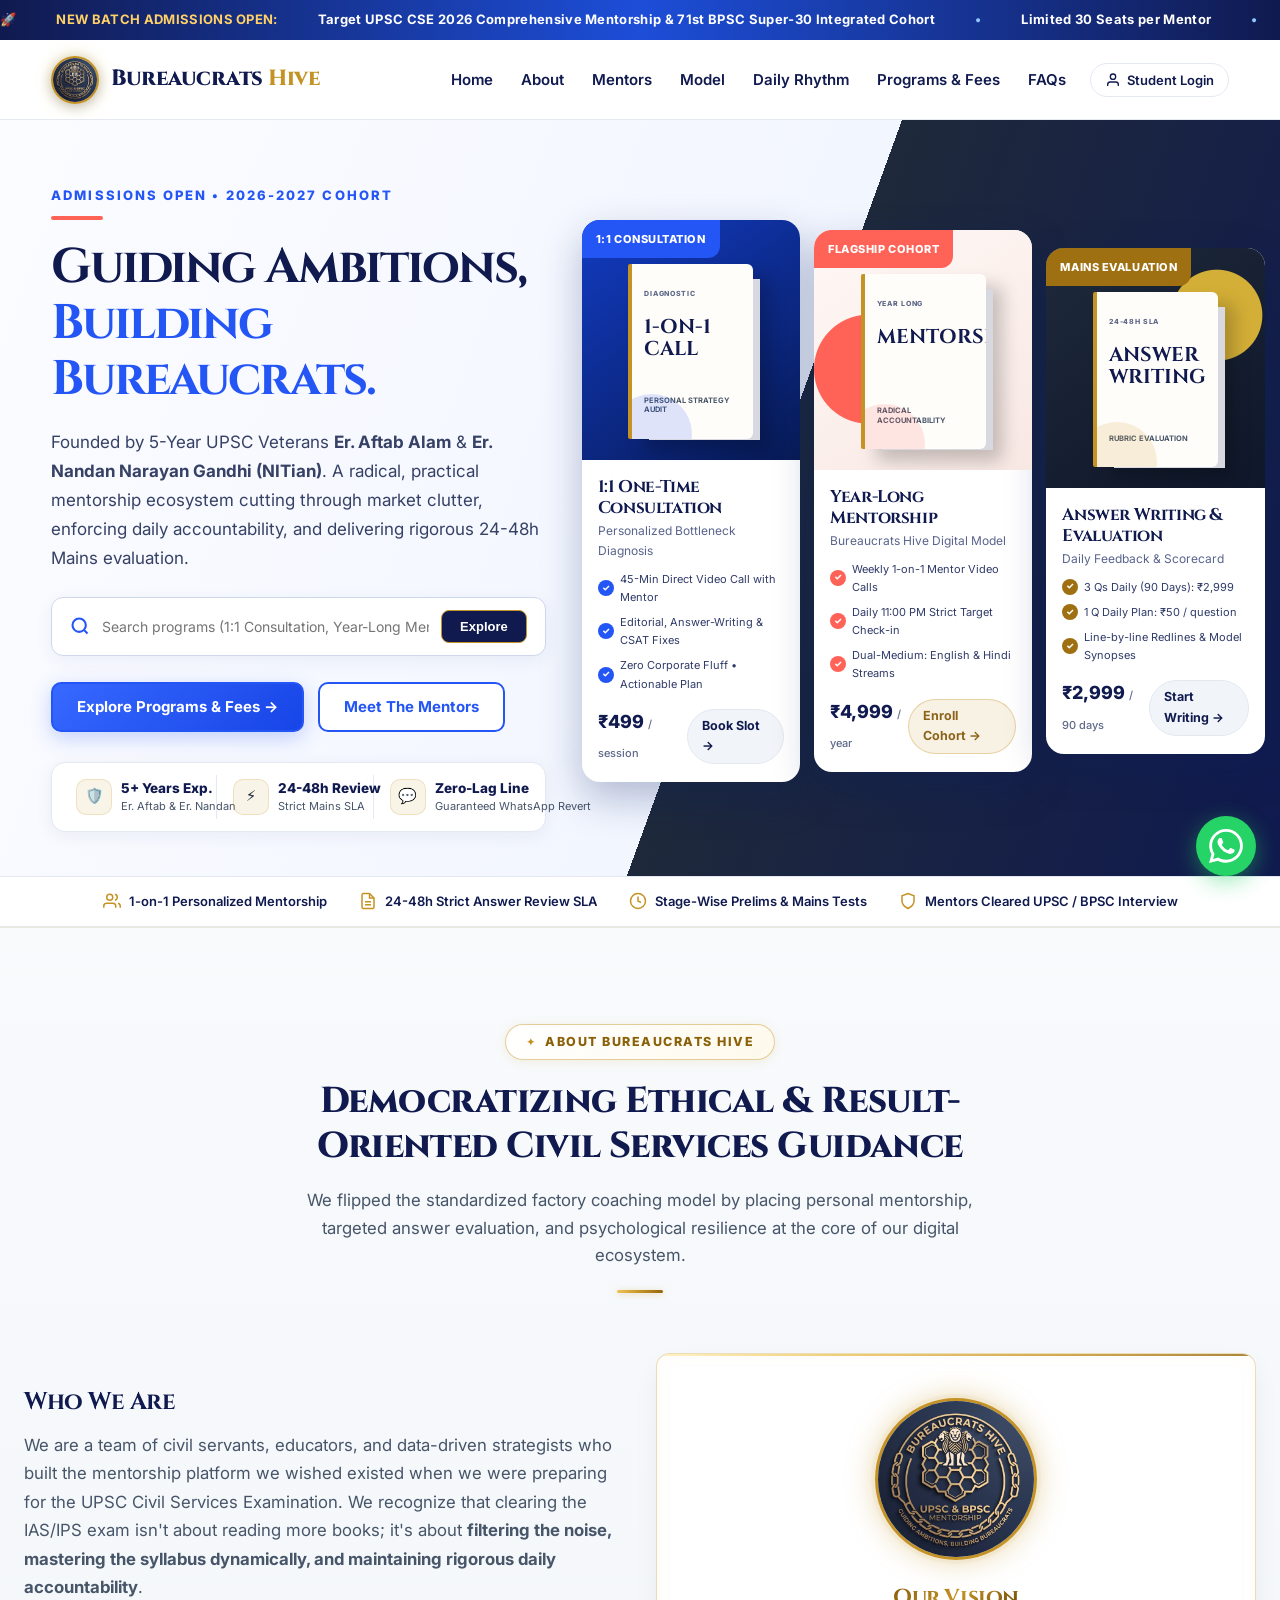
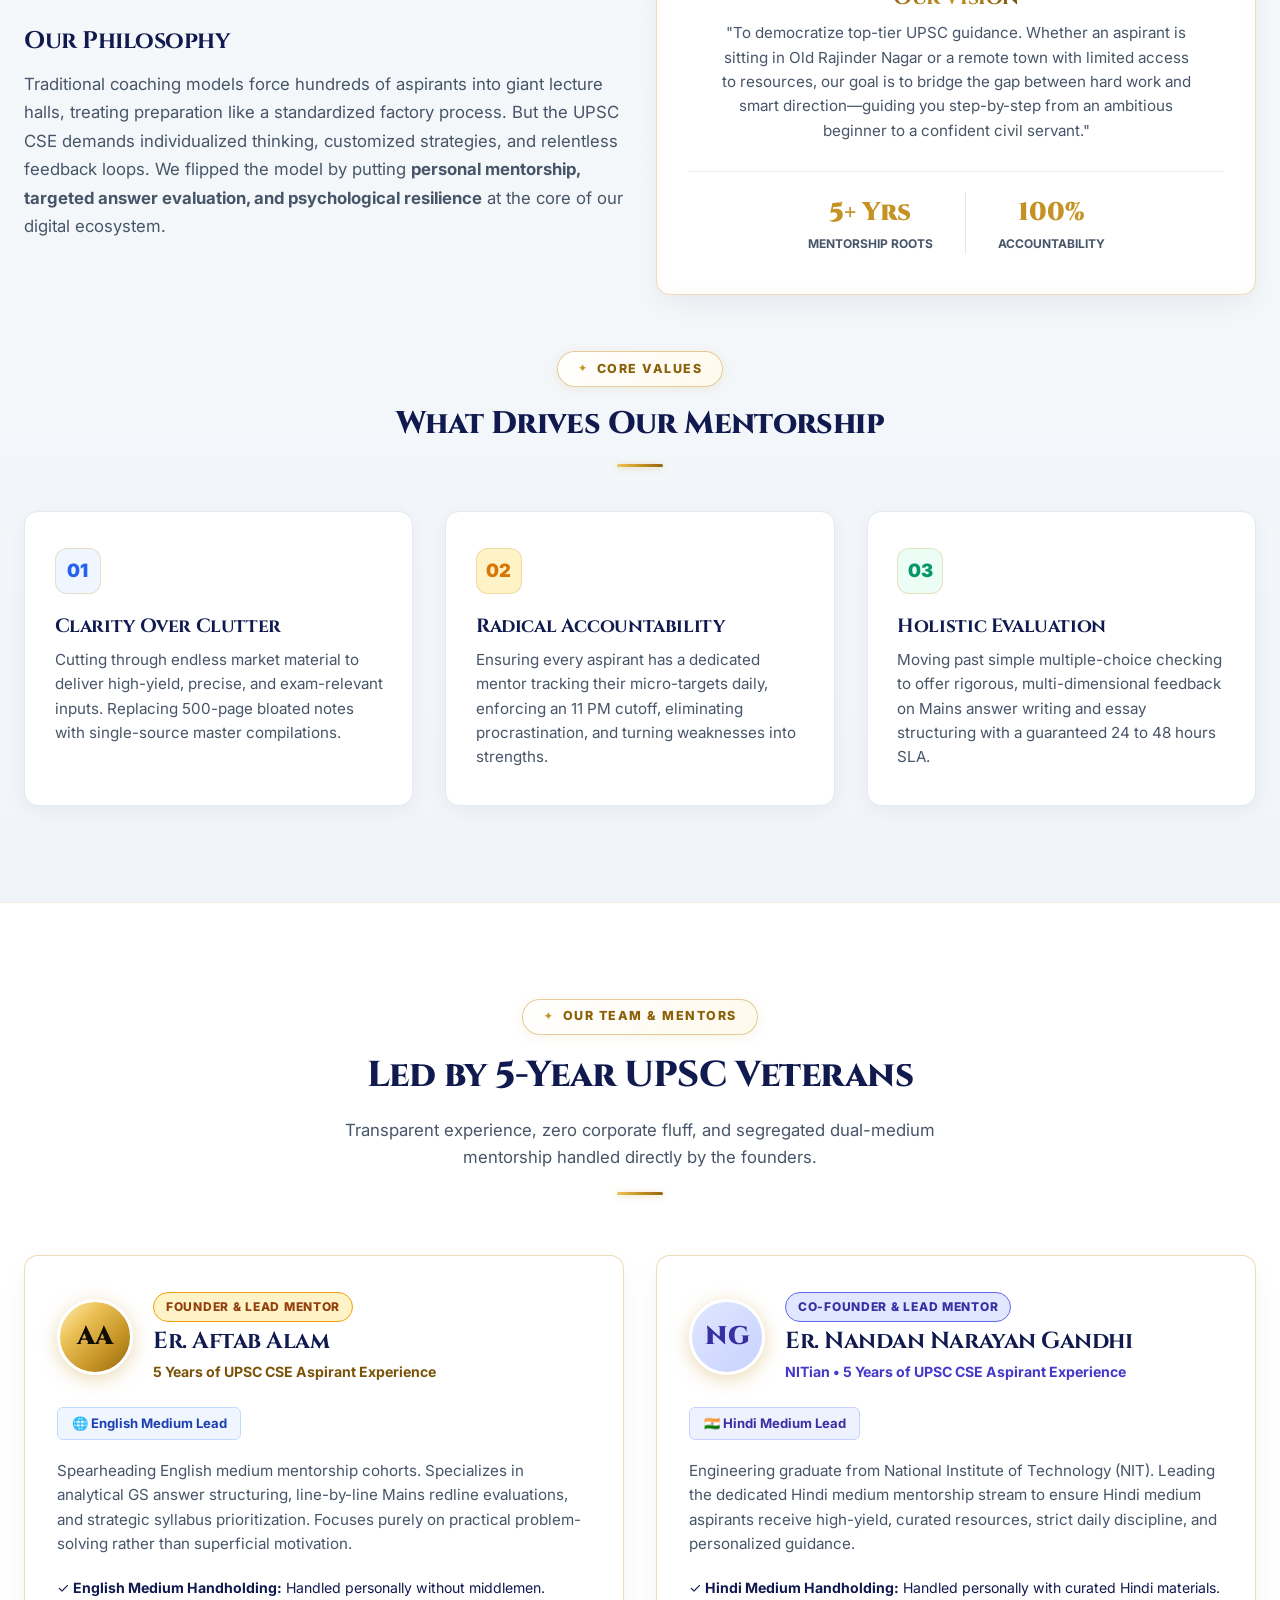
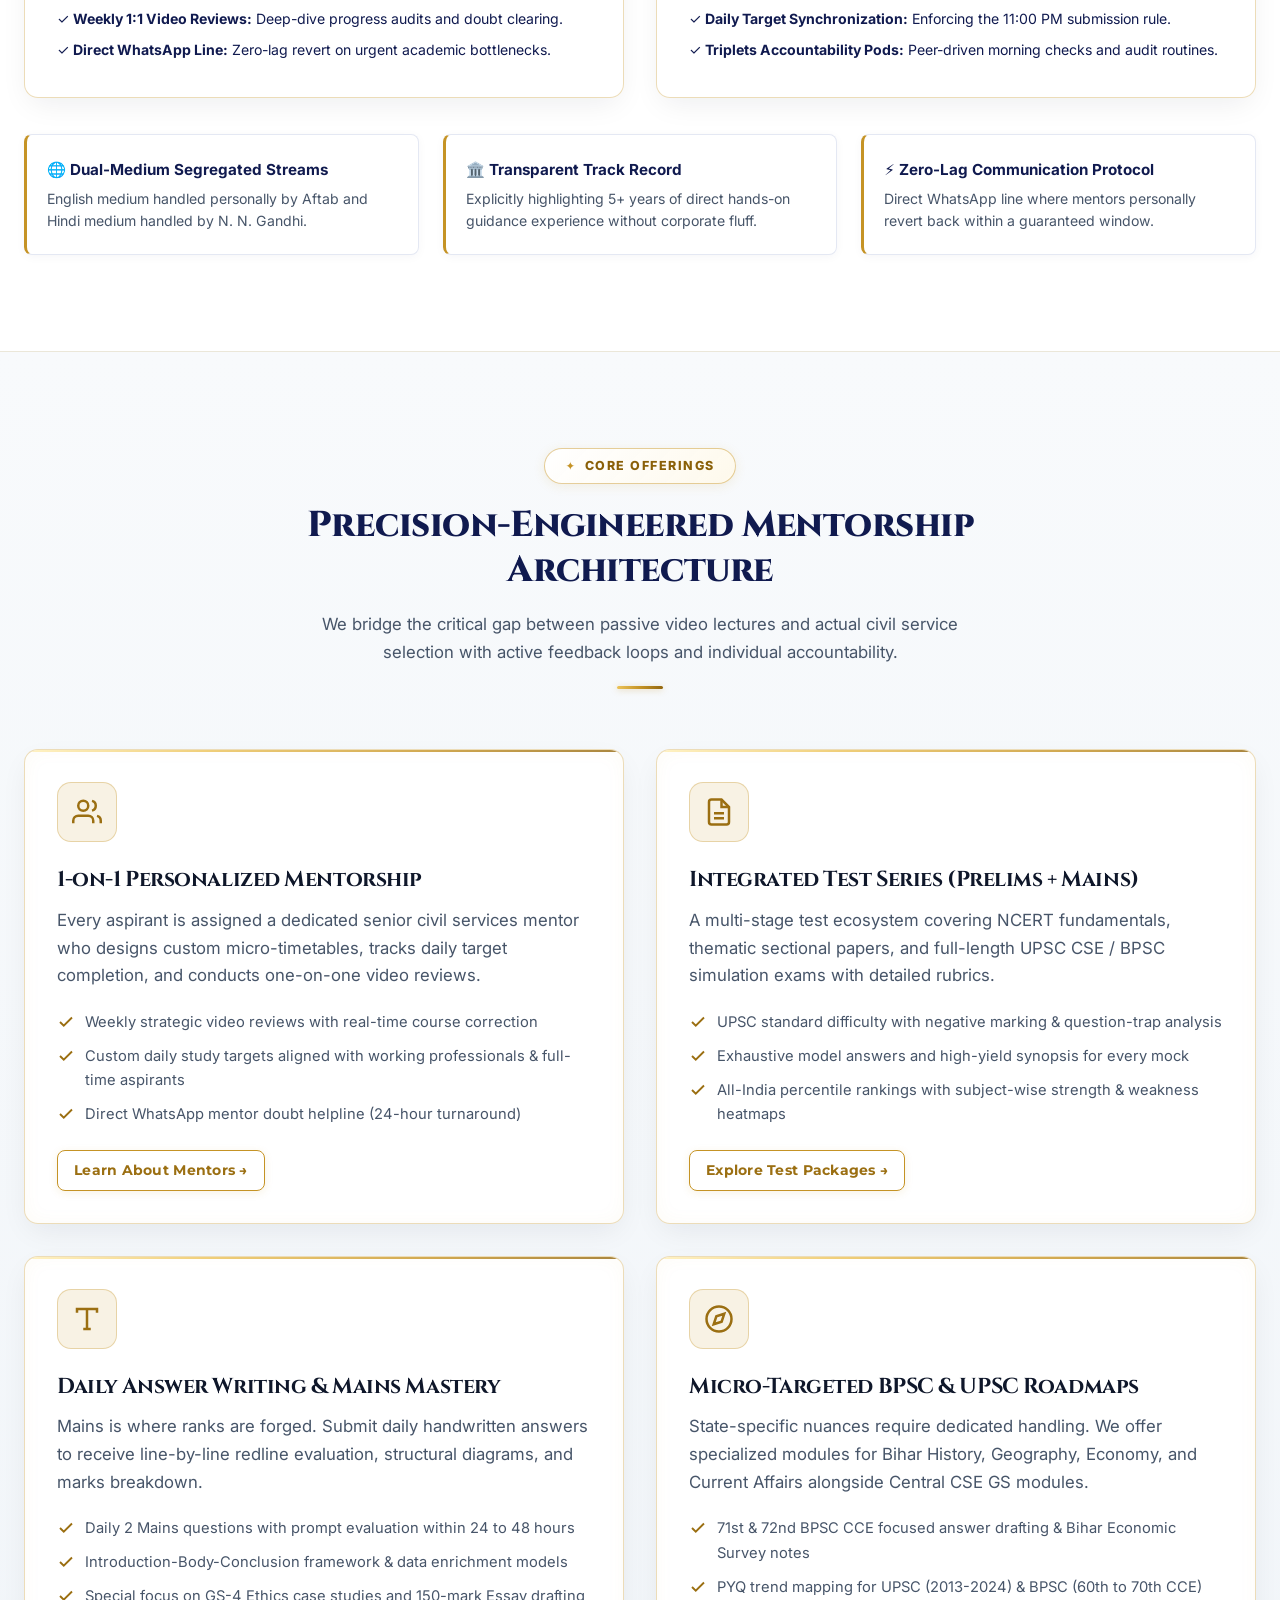
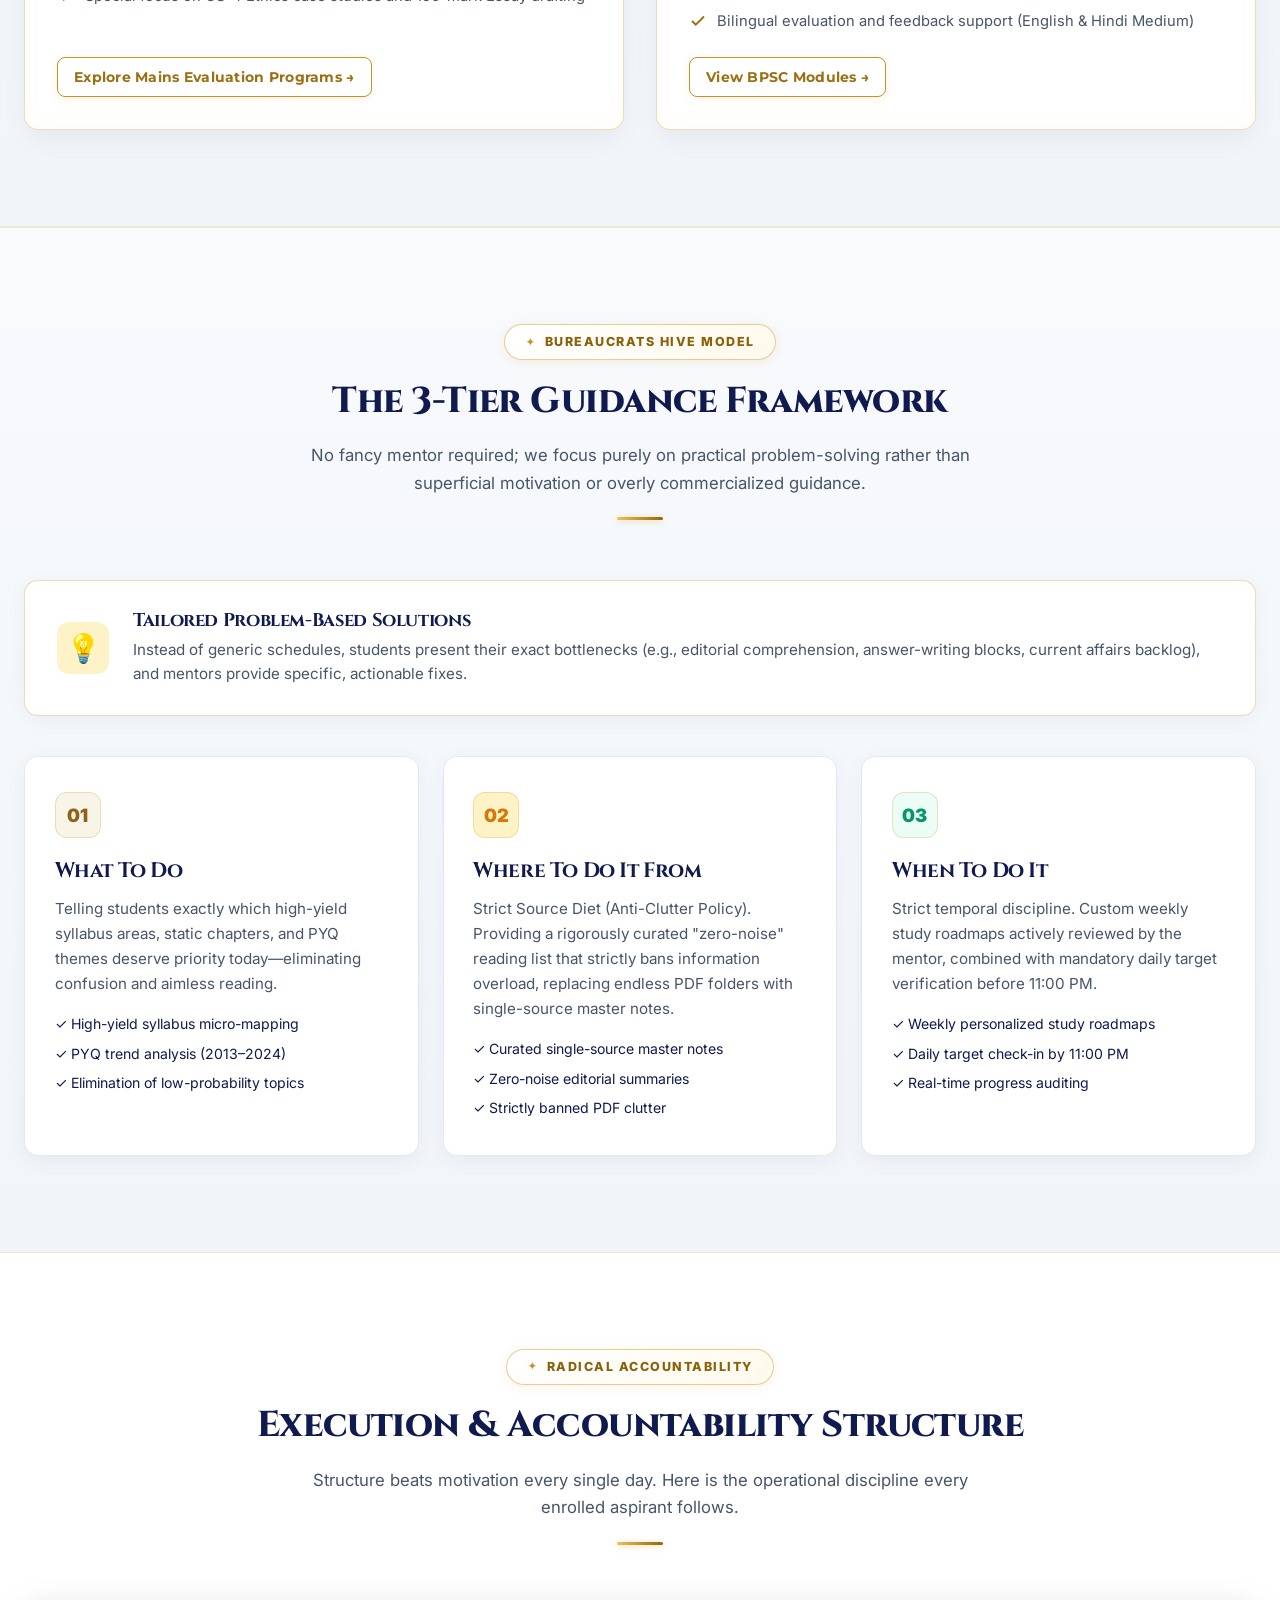
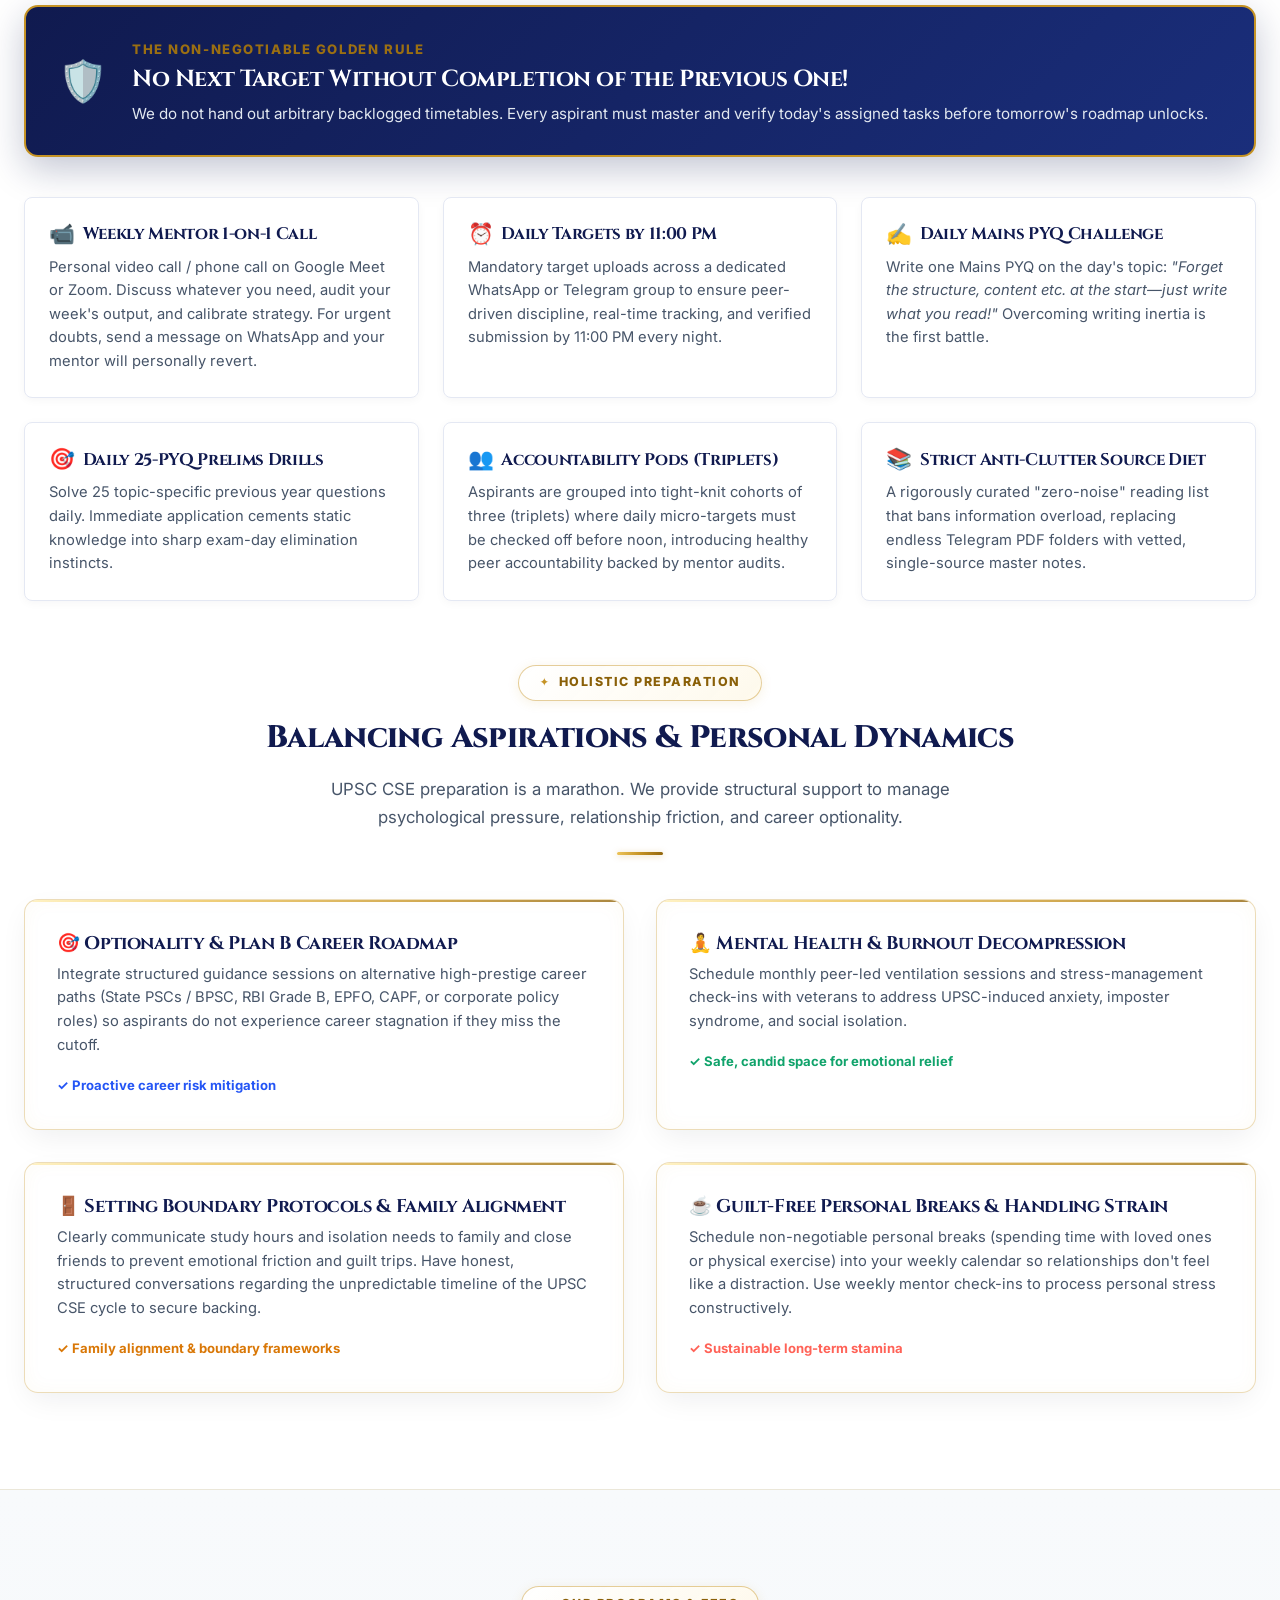
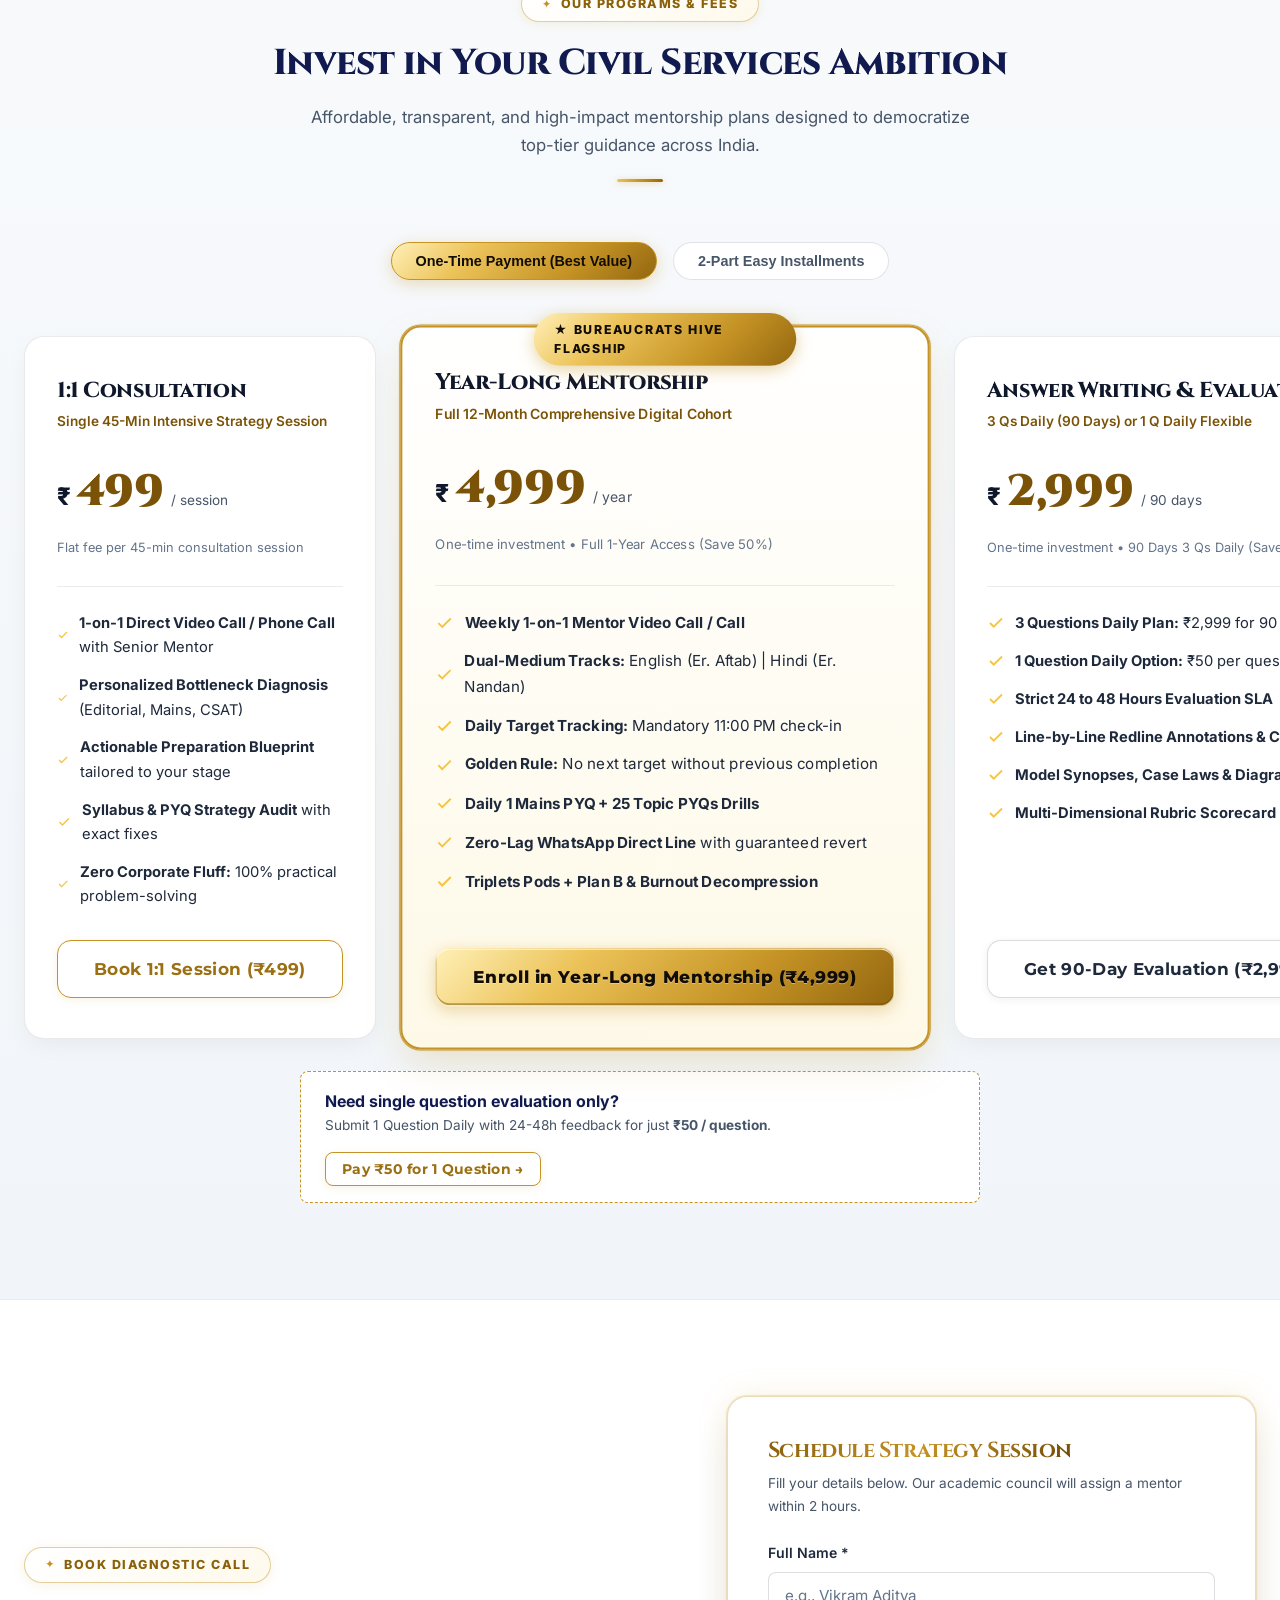
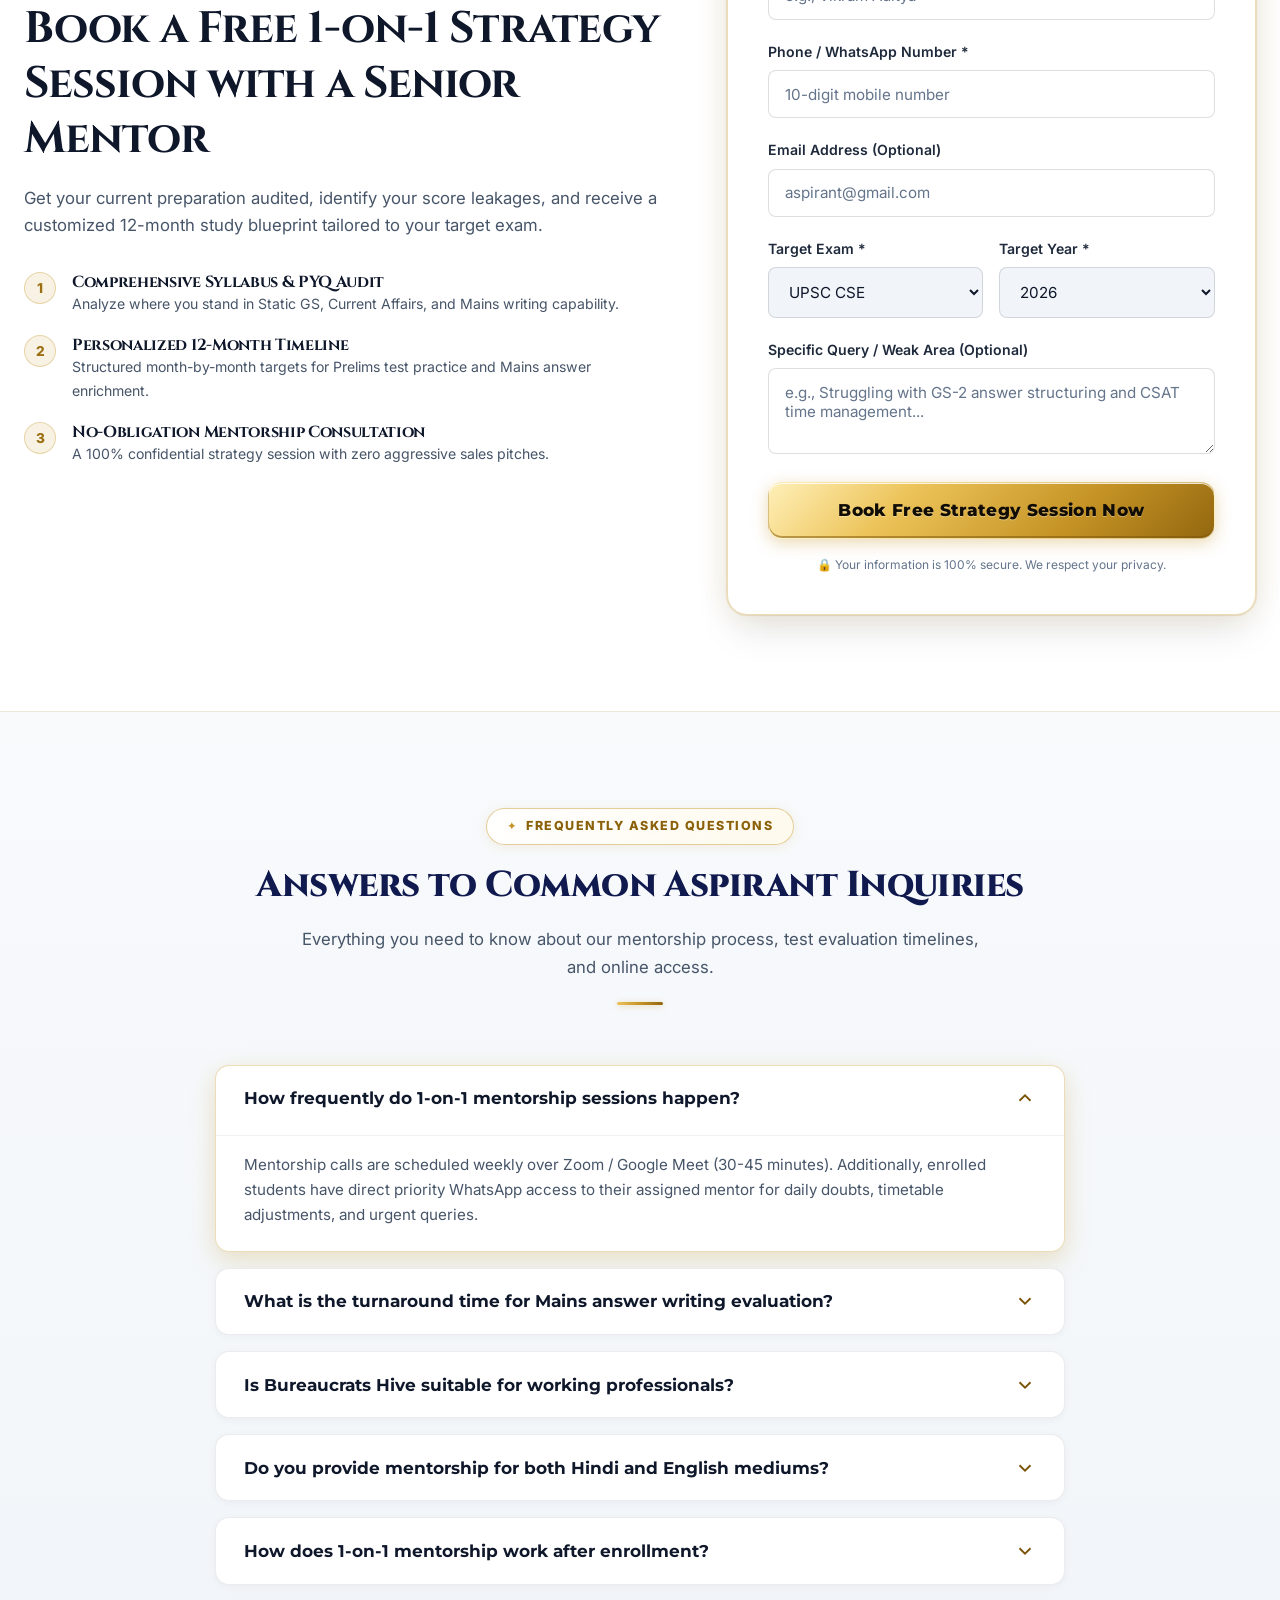
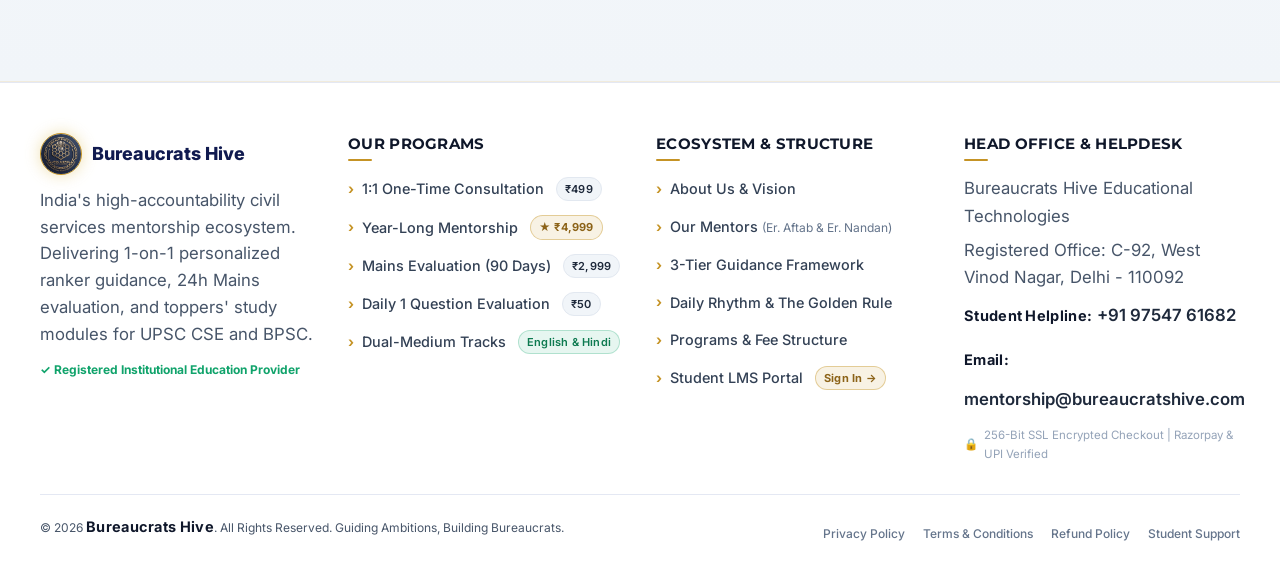
==== commit f37c1e69: "Remove LLP from footer company name" ====
--- a/index.html
+++ b/index.html
@@ -1203,7 +1203,7 @@
       <!-- Col 4: Registered Office & Helpdesk -->
       <div>
         <h4 class="footer-col-title">Head Office &amp; Helpdesk</h4>
-        <p style="margin-bottom: 6px;">Bureaucrats Hive Educational Technologies LLP</p>
+        <p style="margin-bottom: 6px;">Bureaucrats Hive Educational Technologies</p>
         <p style="margin-bottom: 8px;">Registered Office: C-92, West Vinod Nagar, Delhi - 110092</p>
         <p style="margin-top: 10px; margin-bottom: 4px;"><strong>Student Helpline:</strong> <a href="tel:+919754761682" class="footer-contact-link">+91 97547 61682</a></p>
         <p><strong>Email:</strong> <a href="mailto:mentorship@bureaucratshive.com" class="footer-contact-link">mentorship@bureaucratshive.com</a></p>
